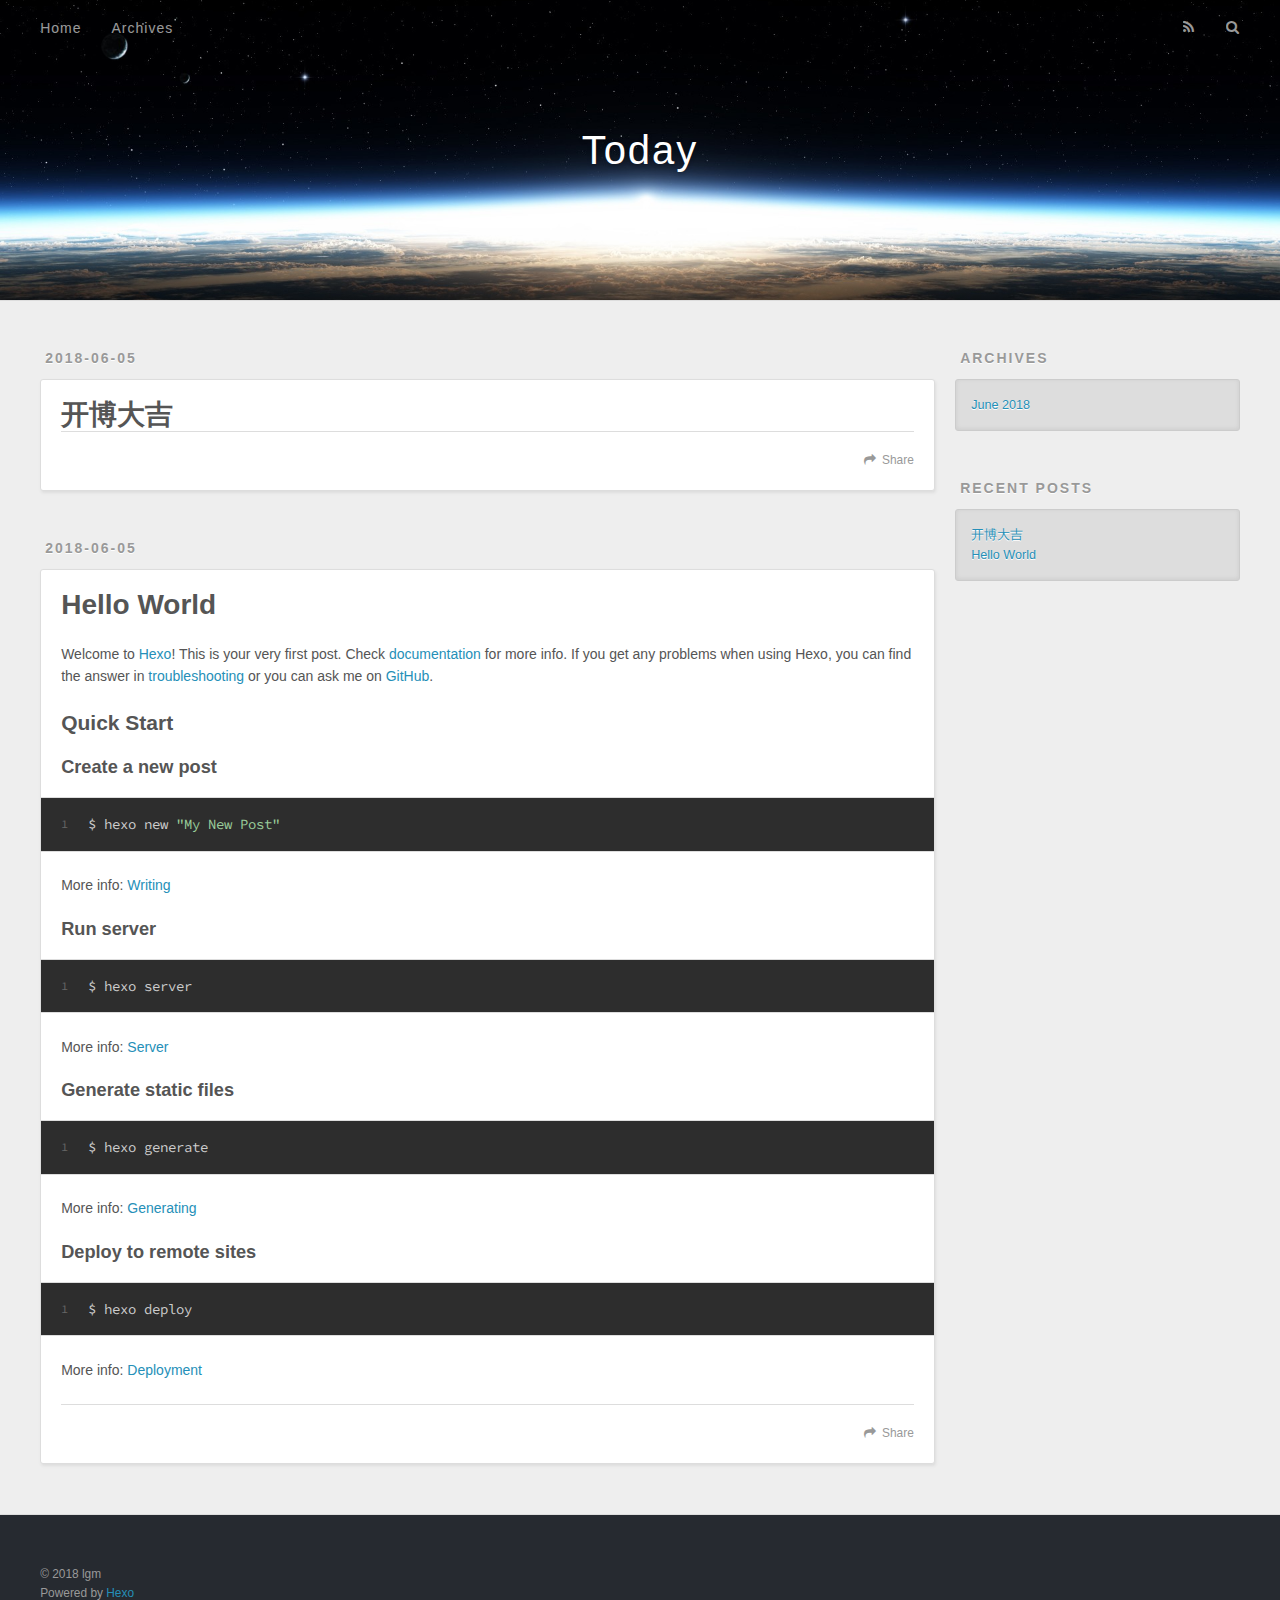
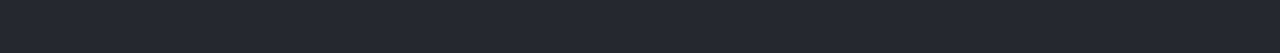
==== index.html @ ba2c7bdc "Site updated: 2018-06-05 23:21:56" ====
<!DOCTYPE html>
<html>
<head>
  <meta charset="utf-8">
  

  
  <title>Today</title>
  <meta name="viewport" content="width=device-width, initial-scale=1, maximum-scale=1">
  <meta property="og:type" content="website">
<meta property="og:title" content="Today">
<meta property="og:url" content="http://yoursite.com/index.html">
<meta property="og:site_name" content="Today">
<meta property="og:locale" content="default">
<meta name="twitter:card" content="summary">
<meta name="twitter:title" content="Today">
  
    <link rel="alternate" href="/atom.xml" title="Today" type="application/atom+xml">
  
  
    <link rel="icon" href="/favicon.png">
  
  
    <link href="//fonts.googleapis.com/css?family=Source+Code+Pro" rel="stylesheet" type="text/css">
  
  <link rel="stylesheet" href="/css/style.css">
</head>

<body>
  <div id="container">
    <div id="wrap">
      <header id="header">
  <div id="banner"></div>
  <div id="header-outer" class="outer">
    <div id="header-title" class="inner">
      <h1 id="logo-wrap">
        <a href="/" id="logo">Today</a>
      </h1>
      
    </div>
    <div id="header-inner" class="inner">
      <nav id="main-nav">
        <a id="main-nav-toggle" class="nav-icon"></a>
        
          <a class="main-nav-link" href="/">Home</a>
        
          <a class="main-nav-link" href="/archives">Archives</a>
        
      </nav>
      <nav id="sub-nav">
        
          <a id="nav-rss-link" class="nav-icon" href="/atom.xml" title="RSS Feed"></a>
        
        <a id="nav-search-btn" class="nav-icon" title="Search"></a>
      </nav>
      <div id="search-form-wrap">
        <form action="//google.com/search" method="get" accept-charset="UTF-8" class="search-form"><input type="search" name="q" class="search-form-input" placeholder="Search"><button type="submit" class="search-form-submit">&#xF002;</button><input type="hidden" name="sitesearch" value="http://yoursite.com"></form>
      </div>
    </div>
  </div>
</header>
      <div class="outer">
        <section id="main">
  
    <article id="post-开博大吉" class="article article-type-post" itemscope itemprop="blogPost">
  <div class="article-meta">
    <a href="/2018/06/05/开博大吉/" class="article-date">
  <time datetime="2018-06-05T15:09:59.000Z" itemprop="datePublished">2018-06-05</time>
</a>
    
  </div>
  <div class="article-inner">
    
    
      <header class="article-header">
        
  
    <h1 itemprop="name">
      <a class="article-title" href="/2018/06/05/开博大吉/">开博大吉</a>
    </h1>
  

      </header>
    
    <div class="article-entry" itemprop="articleBody">
      
        
      
    </div>
    <footer class="article-footer">
      <a data-url="http://yoursite.com/2018/06/05/开博大吉/" data-id="cji1u1bgz000101phk2rmtwyj" class="article-share-link">Share</a>
      
      
    </footer>
  </div>
  
</article>


  
    <article id="post-hello-world" class="article article-type-post" itemscope itemprop="blogPost">
  <div class="article-meta">
    <a href="/2018/06/05/hello-world/" class="article-date">
  <time datetime="2018-06-05T15:08:17.290Z" itemprop="datePublished">2018-06-05</time>
</a>
    
  </div>
  <div class="article-inner">
    
    
      <header class="article-header">
        
  
    <h1 itemprop="name">
      <a class="article-title" href="/2018/06/05/hello-world/">Hello World</a>
    </h1>
  

      </header>
    
    <div class="article-entry" itemprop="articleBody">
      
        <p>Welcome to <a href="https://hexo.io/" target="_blank" rel="noopener">Hexo</a>! This is your very first post. Check <a href="https://hexo.io/docs/" target="_blank" rel="noopener">documentation</a> for more info. If you get any problems when using Hexo, you can find the answer in <a href="https://hexo.io/docs/troubleshooting.html" target="_blank" rel="noopener">troubleshooting</a> or you can ask me on <a href="https://github.com/hexojs/hexo/issues" target="_blank" rel="noopener">GitHub</a>.</p>
<h2 id="Quick-Start"><a href="#Quick-Start" class="headerlink" title="Quick Start"></a>Quick Start</h2><h3 id="Create-a-new-post"><a href="#Create-a-new-post" class="headerlink" title="Create a new post"></a>Create a new post</h3><figure class="highlight bash"><table><tr><td class="gutter"><pre><span class="line">1</span><br></pre></td><td class="code"><pre><span class="line">$ hexo new <span class="string">"My New Post"</span></span><br></pre></td></tr></table></figure>
<p>More info: <a href="https://hexo.io/docs/writing.html" target="_blank" rel="noopener">Writing</a></p>
<h3 id="Run-server"><a href="#Run-server" class="headerlink" title="Run server"></a>Run server</h3><figure class="highlight bash"><table><tr><td class="gutter"><pre><span class="line">1</span><br></pre></td><td class="code"><pre><span class="line">$ hexo server</span><br></pre></td></tr></table></figure>
<p>More info: <a href="https://hexo.io/docs/server.html" target="_blank" rel="noopener">Server</a></p>
<h3 id="Generate-static-files"><a href="#Generate-static-files" class="headerlink" title="Generate static files"></a>Generate static files</h3><figure class="highlight bash"><table><tr><td class="gutter"><pre><span class="line">1</span><br></pre></td><td class="code"><pre><span class="line">$ hexo generate</span><br></pre></td></tr></table></figure>
<p>More info: <a href="https://hexo.io/docs/generating.html" target="_blank" rel="noopener">Generating</a></p>
<h3 id="Deploy-to-remote-sites"><a href="#Deploy-to-remote-sites" class="headerlink" title="Deploy to remote sites"></a>Deploy to remote sites</h3><figure class="highlight bash"><table><tr><td class="gutter"><pre><span class="line">1</span><br></pre></td><td class="code"><pre><span class="line">$ hexo deploy</span><br></pre></td></tr></table></figure>
<p>More info: <a href="https://hexo.io/docs/deployment.html" target="_blank" rel="noopener">Deployment</a></p>

      
    </div>
    <footer class="article-footer">
      <a data-url="http://yoursite.com/2018/06/05/hello-world/" data-id="cji1u1bgw000001phtycb3fxf" class="article-share-link">Share</a>
      
      
    </footer>
  </div>
  
</article>


  


</section>
        
          <aside id="sidebar">
  
    

  
    

  
    
  
    
  <div class="widget-wrap">
    <h3 class="widget-title">Archives</h3>
    <div class="widget">
      <ul class="archive-list"><li class="archive-list-item"><a class="archive-list-link" href="/archives/2018/06/">June 2018</a></li></ul>
    </div>
  </div>


  
    
  <div class="widget-wrap">
    <h3 class="widget-title">Recent Posts</h3>
    <div class="widget">
      <ul>
        
          <li>
            <a href="/2018/06/05/开博大吉/">开博大吉</a>
          </li>
        
          <li>
            <a href="/2018/06/05/hello-world/">Hello World</a>
          </li>
        
      </ul>
    </div>
  </div>

  
</aside>
        
      </div>
      <footer id="footer">
  
  <div class="outer">
    <div id="footer-info" class="inner">
      &copy; 2018 lgm<br>
      Powered by <a href="http://hexo.io/" target="_blank">Hexo</a>
    </div>
  </div>
</footer>
    </div>
    <nav id="mobile-nav">
  
    <a href="/" class="mobile-nav-link">Home</a>
  
    <a href="/archives" class="mobile-nav-link">Archives</a>
  
</nav>
    

<script src="//ajax.googleapis.com/ajax/libs/jquery/2.0.3/jquery.min.js"></script>


  <link rel="stylesheet" href="/fancybox/jquery.fancybox.css">
  <script src="/fancybox/jquery.fancybox.pack.js"></script>


<script src="/js/script.js"></script>



  </div>
</body>
</html>
---- css/style.css ----
body {
  width: 100%;
}
body:before,
body:after {
  content: "";
  display: table;
}
body:after {
  clear: both;
}
html,
body,
div,
span,
applet,
object,
iframe,
h1,
h2,
h3,
h4,
h5,
h6,
p,
blockquote,
pre,
a,
abbr,
acronym,
address,
big,
cite,
code,
del,
dfn,
em,
img,
ins,
kbd,
q,
s,
samp,
small,
strike,
strong,
sub,
sup,
tt,
var,
dl,
dt,
dd,
ol,
ul,
li,
fieldset,
form,
label,
legend,
table,
caption,
tbody,
tfoot,
thead,
tr,
th,
td {
  margin: 0;
  padding: 0;
  border: 0;
  outline: 0;
  font-weight: inherit;
  font-style: inherit;
  font-family: inherit;
  font-size: 100%;
  vertical-align: baseline;
}
body {
  line-height: 1;
  color: #000;
  background: #fff;
}
ol,
ul {
  list-style: none;
}
table {
  border-collapse: separate;
  border-spacing: 0;
  vertical-align: middle;
}
caption,
th,
td {
  text-align: left;
  font-weight: normal;
  vertical-align: middle;
}
a img {
  border: none;
}
input,
button {
  margin: 0;
  padding: 0;
}
input::-moz-focus-inner,
button::-moz-focus-inner {
  border: 0;
  padding: 0;
}
@font-face {
  font-family: FontAwesome;
  font-style: normal;
  font-weight: normal;
  src: url("fonts/fontawesome-webfont.eot?v=#4.0.3");
  src: url("fonts/fontawesome-webfont.eot?#iefix&v=#4.0.3") format("embedded-opentype"), url("fonts/fontawesome-webfont.woff?v=#4.0.3") format("woff"), url("fonts/fontawesome-webfont.ttf?v=#4.0.3") format("truetype"), url("fonts/fontawesome-webfont.svg#fontawesomeregular?v=#4.0.3") format("svg");
}
html,
body,
#container {
  height: 100%;
}
body {
  background: #eee;
  font: 14px -apple-system, BlinkMacSystemFont, "Segoe UI", "Roboto", "Oxygen", "Ubuntu", "Cantarell", "Fira Sans", "Droid Sans", "Helvetica Neue", sans-serif;
  -webkit-text-size-adjust: 100%;
}
.outer {
  max-width: 1220px;
  margin: 0 auto;
  padding: 0 20px;
}
.outer:before,
.outer:after {
  content: "";
  display: table;
}
.outer:after {
  clear: both;
}
.inner {
  display: inline;
  float: left;
  width: 98.33333333333333%;
  margin: 0 0.833333333333333%;
}
.left,
.alignleft {
  float: left;
}
.right,
.alignright {
  float: right;
}
.clear {
  clear: both;
}
#container {
  position: relative;
}
.mobile-nav-on {
  overflow: hidden;
}
#wrap {
  height: 100%;
  width: 100%;
  position: absolute;
  top: 0;
  left: 0;
  -webkit-transition: 0.2s ease-out;
  -moz-transition: 0.2s ease-out;
  -ms-transition: 0.2s ease-out;
  transition: 0.2s ease-out;
  z-index: 1;
  background: #eee;
}
.mobile-nav-on #wrap {
  left: 280px;
}
@media screen and (min-width: 768px) {
  #main {
    display: inline;
    float: left;
    width: 73.33333333333333%;
    margin: 0 0.833333333333333%;
  }
}
.article-date,
.article-category-link,
.archive-year,
.widget-title {
  text-decoration: none;
  text-transform: uppercase;
  letter-spacing: 2px;
  color: #999;
  margin-bottom: 1em;
  margin-left: 5px;
  line-height: 1em;
  text-shadow: 0 1px #fff;
  font-weight: bold;
}
.article-inner,
.archive-article-inner {
  background: #fff;
  -webkit-box-shadow: 1px 2px 3px #ddd;
  box-shadow: 1px 2px 3px #ddd;
  border: 1px solid #ddd;
  border-radius: 3px;
}
.article-entry h1,
.widget h1 {
  font-size: 2em;
}
.article-entry h2,
.widget h2 {
  font-size: 1.5em;
}
.article-entry h3,
.widget h3 {
  font-size: 1.3em;
}
.article-entry h4,
.widget h4 {
  font-size: 1.2em;
}
.article-entry h5,
.widget h5 {
  font-size: 1em;
}
.article-entry h6,
.widget h6 {
  font-size: 1em;
  color: #999;
}
.article-entry hr,
.widget hr {
  border: 1px dashed #ddd;
}
.article-entry strong,
.widget strong {
  font-weight: bold;
}
.article-entry em,
.widget em,
.article-entry cite,
.widget cite {
  font-style: italic;
}
.article-entry sup,
.widget sup,
.article-entry sub,
.widget sub {
  font-size: 0.75em;
  line-height: 0;
  position: relative;
  vertical-align: baseline;
}
.article-entry sup,
.widget sup {
  top: -0.5em;
}
.article-entry sub,
.widget sub {
  bottom: -0.2em;
}
.article-entry small,
.widget small {
  font-size: 0.85em;
}
.article-entry acronym,
.widget acronym,
.article-entry abbr,
.widget abbr {
  border-bottom: 1px dotted;
}
.article-entry ul,
.widget ul,
.article-entry ol,
.widget ol,
.article-entry dl,
.widget dl {
  margin: 0 20px;
  line-height: 1.6em;
}
.article-entry ul ul,
.widget ul ul,
.article-entry ol ul,
.widget ol ul,
.article-entry ul ol,
.widget ul ol,
.article-entry ol ol,
.widget ol ol {
  margin-top: 0;
  margin-bottom: 0;
}
.article-entry ul,
.widget ul {
  list-style: disc;
}
.article-entry ol,
.widget ol {
  list-style: decimal;
}
.article-entry dt,
.widget dt {
  font-weight: bold;
}
#header {
  height: 300px;
  position: relative;
  border-bottom: 1px solid #ddd;
}
#header:before,
#header:after {
  content: "";
  position: absolute;
  left: 0;
  right: 0;
  height: 40px;
}
#header:before {
  top: 0;
  background: -webkit-linear-gradient(rgba(0,0,0,0.2), transparent);
  background: -moz-linear-gradient(rgba(0,0,0,0.2), transparent);
  background: -ms-linear-gradient(rgba(0,0,0,0.2), transparent);
  background: linear-gradient(rgba(0,0,0,0.2), transparent);
}
#header:after {
  bottom: 0;
  background: -webkit-linear-gradient(transparent, rgba(0,0,0,0.2));
  background: -moz-linear-gradient(transparent, rgba(0,0,0,0.2));
  background: -ms-linear-gradient(transparent, rgba(0,0,0,0.2));
  background: linear-gradient(transparent, rgba(0,0,0,0.2));
}
#header-outer {
  height: 100%;
  position: relative;
}
#header-inner {
  position: relative;
  overflow: hidden;
}
#banner {
  position: absolute;
  top: 0;
  left: 0;
  width: 100%;
  height: 100%;
  background: url("images/banner.jpg") center #000;
  -webkit-background-size: cover;
  -moz-background-size: cover;
  background-size: cover;
  z-index: -1;
}
#header-title {
  text-align: center;
  height: 40px;
  position: absolute;
  top: 50%;
  left: 0;
  margin-top: -20px;
}
#logo,
#subtitle {
  text-decoration: none;
  color: #fff;
  font-weight: 300;
  text-shadow: 0 1px 4px rgba(0,0,0,0.3);
}
#logo {
  font-size: 40px;
  line-height: 40px;
  letter-spacing: 2px;
}
#subtitle {
  font-size: 16px;
  line-height: 16px;
  letter-spacing: 1px;
}
#subtitle-wrap {
  margin-top: 16px;
}
#main-nav {
  float: left;
  margin-left: -15px;
}
.nav-icon,
.main-nav-link {
  float: left;
  color: #fff;
  opacity: 0.6;
  text-decoration: none;
  text-shadow: 0 1px rgba(0,0,0,0.2);
  -webkit-transition: opacity 0.2s;
  -moz-transition: opacity 0.2s;
  -ms-transition: opacity 0.2s;
  transition: opacity 0.2s;
  display: block;
  padding: 20px 15px;
}
.nav-icon:hover,
.main-nav-link:hover {
  opacity: 1;
}
.nav-icon {
  font-family: FontAwesome;
  text-align: center;
  font-size: 14px;
  width: 14px;
  height: 14px;
  padding: 20px 15px;
  position: relative;
  cursor: pointer;
}
.main-nav-link {
  font-weight: 300;
  letter-spacing: 1px;
}
@media screen and (max-width: 479px) {
  .main-nav-link {
    display: none;
  }
}
#main-nav-toggle {
  display: none;
}
#main-nav-toggle:before {
  content: "\f0c9";
}
@media screen and (max-width: 479px) {
  #main-nav-toggle {
    display: block;
  }
}
#sub-nav {
  float: right;
  margin-right: -15px;
}
#nav-rss-link:before {
  content: "\f09e";
}
#nav-search-btn:before {
  content: "\f002";
}
#search-form-wrap {
  position: absolute;
  top: 15px;
  width: 150px;
  height: 30px;
  right: -150px;
  opacity: 0;
  -webkit-transition: 0.2s ease-out;
  -moz-transition: 0.2s ease-out;
  -ms-transition: 0.2s ease-out;
  transition: 0.2s ease-out;
}
#search-form-wrap.on {
  opacity: 1;
  right: 0;
}
@media screen and (max-width: 479px) {
  #search-form-wrap {
    width: 100%;
    right: -100%;
  }
}
.search-form {
  position: absolute;
  top: 0;
  left: 0;
  right: 0;
  background: #fff;
  padding: 5px 15px;
  border-radius: 15px;
  -webkit-box-shadow: 0 0 10px rgba(0,0,0,0.3);
  box-shadow: 0 0 10px rgba(0,0,0,0.3);
}
.search-form-input {
  border: none;
  background: none;
  color: #555;
  width: 100%;
  font: 13px -apple-system, BlinkMacSystemFont, "Segoe UI", "Roboto", "Oxygen", "Ubuntu", "Cantarell", "Fira Sans", "Droid Sans", "Helvetica Neue", sans-serif;
  outline: none;
}
.search-form-input::-webkit-search-results-decoration,
.search-form-input::-webkit-search-cancel-button {
  -webkit-appearance: none;
}
.search-form-submit {
  position: absolute;
  top: 50%;
  right: 10px;
  margin-top: -7px;
  font: 13px FontAwesome;
  border: none;
  background: none;
  color: #bbb;
  cursor: pointer;
}
.search-form-submit:hover,
.search-form-submit:focus {
  color: #777;
}
.article {
  margin: 50px 0;
}
.article-inner {
  overflow: hidden;
}
.article-meta:before,
.article-meta:after {
  content: "";
  display: table;
}
.article-meta:after {
  clear: both;
}
.article-date {
  float: left;
}
.article-category {
  float: left;
  line-height: 1em;
  color: #ccc;
  text-shadow: 0 1px #fff;
  margin-left: 8px;
}
.article-category:before {
  content: "\2022";
}
.article-category-link {
  margin: 0 12px 1em;
}
.article-header {
  padding: 20px 20px 0;
}
.article-title {
  text-decoration: none;
  font-size: 2em;
  font-weight: bold;
  color: #555;
  line-height: 1.1em;
  -webkit-transition: color 0.2s;
  -moz-transition: color 0.2s;
  -ms-transition: color 0.2s;
  transition: color 0.2s;
}
a.article-title:hover {
  color: #258fb8;
}
.article-entry {
  color: #555;
  padding: 0 20px;
}
.article-entry:before,
.article-entry:after {
  content: "";
  display: table;
}
.article-entry:after {
  clear: both;
}
.article-entry p,
.article-entry table {
  line-height: 1.6em;
  margin: 1.6em 0;
}
.article-entry h1,
.article-entry h2,
.article-entry h3,
.article-entry h4,
.article-entry h5,
.article-entry h6 {
  font-weight: bold;
}
.article-entry h1,
.article-entry h2,
.article-entry h3,
.article-entry h4,
.article-entry h5,
.article-entry h6 {
  line-height: 1.1em;
  margin: 1.1em 0;
}
.article-entry a {
  color: #258fb8;
  text-decoration: none;
}
.article-entry a:hover {
  text-decoration: underline;
}
.article-entry ul,
.article-entry ol,
.article-entry dl {
  margin-top: 1.6em;
  margin-bottom: 1.6em;
}
.article-entry img,
.article-entry video {
  max-width: 100%;
  height: auto;
  display: block;
  margin: auto;
}
.article-entry iframe {
  border: none;
}
.article-entry table {
  width: 100%;
  border-collapse: collapse;
  border-spacing: 0;
}
.article-entry th {
  font-weight: bold;
  border-bottom: 3px solid #ddd;
  padding-bottom: 0.5em;
}
.article-entry td {
  border-bottom: 1px solid #ddd;
  padding: 10px 0;
}
.article-entry blockquote {
  font-family: Georgia, "Times New Roman", serif;
  font-size: 1.4em;
  margin: 1.6em 20px;
  text-align: center;
}
.article-entry blockquote footer {
  font-size: 14px;
  margin: 1.6em 0;
  font-family: -apple-system, BlinkMacSystemFont, "Segoe UI", "Roboto", "Oxygen", "Ubuntu", "Cantarell", "Fira Sans", "Droid Sans", "Helvetica Neue", sans-serif;
}
.article-entry blockquote footer cite:before {
  content: "—";
  padding: 0 0.5em;
}
.article-entry .pullquote {
  text-align: left;
  width: 45%;
  margin: 0;
}
.article-entry .pullquote.left {
  margin-left: 0.5em;
  margin-right: 1em;
}
.article-entry .pullquote.right {
  margin-right: 0.5em;
  margin-left: 1em;
}
.article-entry .caption {
  color: #999;
  display: block;
  font-size: 0.9em;
  margin-top: 0.5em;
  position: relative;
  text-align: center;
}
.article-entry .video-container {
  position: relative;
  padding-top: 56.25%;
  height: 0;
  overflow: hidden;
}
.article-entry .video-container iframe,
.article-entry .video-container object,
.article-entry .video-container embed {
  position: absolute;
  top: 0;
  left: 0;
  width: 100%;
  height: 100%;
  margin-top: 0;
}
.article-more-link a {
  display: inline-block;
  line-height: 1em;
  padding: 6px 15px;
  border-radius: 15px;
  background: #eee;
  color: #999;
  text-shadow: 0 1px #fff;
  text-decoration: none;
}
.article-more-link a:hover {
  background: #258fb8;
  color: #fff;
  text-decoration: none;
  text-shadow: 0 1px #1e7293;
}
.article-footer {
  font-size: 0.85em;
  line-height: 1.6em;
  border-top: 1px solid #ddd;
  padding-top: 1.6em;
  margin: 0 20px 20px;
}
.article-footer:before,
.article-footer:after {
  content: "";
  display: table;
}
.article-footer:after {
  clear: both;
}
.article-footer a {
  color: #999;
  text-decoration: none;
}
.article-footer a:hover {
  color: #555;
}
.article-tag-list-item {
  float: left;
  margin-right: 10px;
}
.article-tag-list-link:before {
  content: "#";
}
.article-comment-link {
  float: right;
}
.article-comment-link:before {
  content: "\f075";
  font-family: FontAwesome;
  padding-right: 8px;
}
.article-share-link {
  cursor: pointer;
  float: right;
  margin-left: 20px;
}
.article-share-link:before {
  content: "\f064";
  font-family: FontAwesome;
  padding-right: 6px;
}
#article-nav {
  position: relative;
}
#article-nav:before,
#article-nav:after {
  content: "";
  display: table;
}
#article-nav:after {
  clear: both;
}
@media screen and (min-width: 768px) {
  #article-nav {
    margin: 50px 0;
  }
  #article-nav:before {
    width: 8px;
    height: 8px;
    position: absolute;
    top: 50%;
    left: 50%;
    margin-top: -4px;
    margin-left: -4px;
    content: "";
    border-radius: 50%;
    background: #ddd;
    -webkit-box-shadow: 0 1px 2px #fff;
    box-shadow: 0 1px 2px #fff;
  }
}
.article-nav-link-wrap {
  text-decoration: none;
  text-shadow: 0 1px #fff;
  color: #999;
  -webkit-box-sizing: border-box;
  -moz-box-sizing: border-box;
  box-sizing: border-box;
  margin-top: 50px;
  text-align: center;
  display: block;
}
.article-nav-link-wrap:hover {
  color: #555;
}
@media screen and (min-width: 768px) {
  .article-nav-link-wrap {
    width: 50%;
    margin-top: 0;
  }
}
@media screen and (min-width: 768px) {
  #article-nav-newer {
    float: left;
    text-align: right;
    padding-right: 20px;
  }
}
@media screen and (min-width: 768px) {
  #article-nav-older {
    float: right;
    text-align: left;
    padding-left: 20px;
  }
}
.article-nav-caption {
  text-transform: uppercase;
  letter-spacing: 2px;
  color: #ddd;
  line-height: 1em;
  font-weight: bold;
}
#article-nav-newer .article-nav-caption {
  margin-right: -2px;
}
.article-nav-title {
  font-size: 0.85em;
  line-height: 1.6em;
  margin-top: 0.5em;
}
.article-share-box {
  position: absolute;
  display: none;
  background: #fff;
  -webkit-box-shadow: 1px 2px 10px rgba(0,0,0,0.2);
  box-shadow: 1px 2px 10px rgba(0,0,0,0.2);
  border-radius: 3px;
  margin-left: -145px;
  overflow: hidden;
  z-index: 1;
}
.article-share-box.on {
  display: block;
}
.article-share-input {
  width: 100%;
  background: none;
  -webkit-box-sizing: border-box;
  -moz-box-sizing: border-box;
  box-sizing: border-box;
  font: 14px -apple-system, BlinkMacSystemFont, "Segoe UI", "Roboto", "Oxygen", "Ubuntu", "Cantarell", "Fira Sans", "Droid Sans", "Helvetica Neue", sans-serif;
  padding: 0 15px;
  color: #555;
  outline: none;
  border: 1px solid #ddd;
  border-radius: 3px 3px 0 0;
  height: 36px;
  line-height: 36px;
}
.article-share-links {
  background: #eee;
}
.article-share-links:before,
.article-share-links:after {
  content: "";
  display: table;
}
.article-share-links:after {
  clear: both;
}
.article-share-twitter,
.article-share-facebook,
.article-share-pinterest,
.article-share-google {
  width: 50px;
  height: 36px;
  display: block;
  float: left;
  position: relative;
  color: #999;
  text-shadow: 0 1px #fff;
}
.article-share-twitter:before,
.article-share-facebook:before,
.article-share-pinterest:before,
.article-share-google:before {
  font-size: 20px;
  font-family: FontAwesome;
  width: 20px;
  height: 20px;
  position: absolute;
  top: 50%;
  left: 50%;
  margin-top: -10px;
  margin-left: -10px;
  text-align: center;
}
.article-share-twitter:hover,
.article-share-facebook:hover,
.article-share-pinterest:hover,
.article-share-google:hover {
  color: #fff;
}
.article-share-twitter:before {
  content: "\f099";
}
.article-share-twitter:hover {
  background: #00aced;
  text-shadow: 0 1px #008abe;
}
.article-share-facebook:before {
  content: "\f09a";
}
.article-share-facebook:hover {
  background: #3b5998;
  text-shadow: 0 1px #2f477a;
}
.article-share-pinterest:before {
  content: "\f0d2";
}
.article-share-pinterest:hover {
  background: #cb2027;
  text-shadow: 0 1px #a21a1f;
}
.article-share-google:before {
  content: "\f0d5";
}
.article-share-google:hover {
  background: #dd4b39;
  text-shadow: 0 1px #be3221;
}
.article-gallery {
  background: #000;
  position: relative;
}
.article-gallery-photos {
  position: relative;
  overflow: hidden;
}
.article-gallery-img {
  display: none;
  max-width: 100%;
}
.article-gallery-img:first-child {
  display: block;
}
.article-gallery-img.loaded {
  position: absolute;
  display: block;
}
.article-gallery-img img {
  display: block;
  max-width: 100%;
  margin: 0 auto;
}
#comments {
  background: #fff;
  -webkit-box-shadow: 1px 2px 3px #ddd;
  box-shadow: 1px 2px 3px #ddd;
  padding: 20px;
  border: 1px solid #ddd;
  border-radius: 3px;
  margin: 50px 0;
}
#comments a {
  color: #258fb8;
}
.archives-wrap {
  margin: 50px 0;
}
.archives:before,
.archives:after {
  content: "";
  display: table;
}
.archives:after {
  clear: both;
}
.archive-year-wrap {
  margin-bottom: 1em;
}
.archives {
  -webkit-column-gap: 10px;
  -moz-column-gap: 10px;
  column-gap: 10px;
}
@media screen and (min-width: 480px) and (max-width: 767px) {
  .archives {
    -webkit-column-count: 2;
    -moz-column-count: 2;
    column-count: 2;
  }
}
@media screen and (min-width: 768px) {
  .archives {
    -webkit-column-count: 3;
    -moz-column-count: 3;
    column-count: 3;
  }
}
.archive-article {
  -webkit-column-break-inside: avoid;
  page-break-inside: avoid;
  overflow: hidden;
  break-inside: avoid-column;
}
.archive-article-inner {
  padding: 10px;
  margin-bottom: 15px;
}
.archive-article-title {
  text-decoration: none;
  font-weight: bold;
  color: #555;
  -webkit-transition: color 0.2s;
  -moz-transition: color 0.2s;
  -ms-transition: color 0.2s;
  transition: color 0.2s;
  line-height: 1.6em;
}
.archive-article-title:hover {
  color: #258fb8;
}
.archive-article-footer {
  margin-top: 1em;
}
.archive-article-date {
  color: #999;
  text-decoration: none;
  font-size: 0.85em;
  line-height: 1em;
  margin-bottom: 0.5em;
  display: block;
}
#page-nav {
  margin: 50px auto;
  background: #fff;
  -webkit-box-shadow: 1px 2px 3px #ddd;
  box-shadow: 1px 2px 3px #ddd;
  border: 1px solid #ddd;
  border-radius: 3px;
  text-align: center;
  color: #999;
  overflow: hidden;
}
#page-nav:before,
#page-nav:after {
  content: "";
  display: table;
}
#page-nav:after {
  clear: both;
}
#page-nav a,
#page-nav span {
  padding: 10px 20px;
  line-height: 1;
  height: 2ex;
}
#page-nav a {
  color: #999;
  text-decoration: none;
}
#page-nav a:hover {
  background: #999;
  color: #fff;
}
#page-nav .prev {
  float: left;
}
#page-nav .next {
  float: right;
}
#page-nav .page-number {
  display: inline-block;
}
@media screen and (max-width: 479px) {
  #page-nav .page-number {
    display: none;
  }
}
#page-nav .current {
  color: #555;
  font-weight: bold;
}
#page-nav .space {
  color: #ddd;
}
#footer {
  background: #262a30;
  padding: 50px 0;
  border-top: 1px solid #ddd;
  color: #999;
}
#footer a {
  color: #258fb8;
  text-decoration: none;
}
#footer a:hover {
  text-decoration: underline;
}
#footer-info {
  line-height: 1.6em;
  font-size: 0.85em;
}
.article-entry pre,
.article-entry .highlight {
  background: #2d2d2d;
  margin: 0 -20px;
  padding: 15px 20px;
  border-style: solid;
  border-color: #ddd;
  border-width: 1px 0;
  overflow: auto;
  color: #ccc;
  line-height: 22.400000000000002px;
}
.article-entry .highlight .gutter pre,
.article-entry .gist .gist-file .gist-data .line-numbers {
  color: #666;
  font-size: 0.85em;
}
.article-entry pre,
.article-entry code {
  font-family: "Source Code Pro", Consolas, Monaco, Menlo, Consolas, monospace;
}
.article-entry code {
  background: #eee;
  text-shadow: 0 1px #fff;
  padding: 0 0.3em;
}
.article-entry pre code {
  background: none;
  text-shadow: none;
  padding: 0;
}
.article-entry .highlight pre {
  border: none;
  margin: 0;
  padding: 0;
}
.article-entry .highlight table {
  margin: 0;
  width: auto;
}
.article-entry .highlight td {
  border: none;
  padding: 0;
}
.article-entry .highlight figcaption {
  font-size: 0.85em;
  color: #999;
  line-height: 1em;
  margin-bottom: 1em;
}
.article-entry .highlight figcaption:before,
.article-entry .highlight figcaption:after {
  content: "";
  display: table;
}
.article-entry .highlight figcaption:after {
  clear: both;
}
.article-entry .highlight figcaption a {
  float: right;
}
.article-entry .highlight .gutter pre {
  text-align: right;
  padding-right: 20px;
}
.article-entry .highlight .line {
  height: 22.400000000000002px;
}
.article-entry .highlight .line.marked {
  background: #515151;
}
.article-entry .gist {
  margin: 0 -20px;
  border-style: solid;
  border-color: #ddd;
  border-width: 1px 0;
  background: #2d2d2d;
  padding: 15px 20px 15px 0;
}
.article-entry .gist .gist-file {
  border: none;
  font-family: "Source Code Pro", Consolas, Monaco, Menlo, Consolas, monospace;
  margin: 0;
}
.article-entry .gist .gist-file .gist-data {
  background: none;
  border: none;
}
.article-entry .gist .gist-file .gist-data .line-numbers {
  background: none;
  border: none;
  padding: 0 20px 0 0;
}
.article-entry .gist .gist-file .gist-data .line-data {
  padding: 0 !important;
}
.article-entry .gist .gist-file .highlight {
  margin: 0;
  padding: 0;
  border: none;
}
.article-entry .gist .gist-file .gist-meta {
  background: #2d2d2d;
  color: #999;
  font: 0.85em -apple-system, BlinkMacSystemFont, "Segoe UI", "Roboto", "Oxygen", "Ubuntu", "Cantarell", "Fira Sans", "Droid Sans", "Helvetica Neue", sans-serif;
  text-shadow: 0 0;
  padding: 0;
  margin-top: 1em;
  margin-left: 20px;
}
.article-entry .gist .gist-file .gist-meta a {
  color: #258fb8;
  font-weight: normal;
}
.article-entry .gist .gist-file .gist-meta a:hover {
  text-decoration: underline;
}
pre .comment,
pre .title {
  color: #999;
}
pre .variable,
pre .attribute,
pre .tag,
pre .regexp,
pre .ruby .constant,
pre .xml .tag .title,
pre .xml .pi,
pre .xml .doctype,
pre .html .doctype,
pre .css .id,
pre .css .class,
pre .css .pseudo {
  color: #f2777a;
}
pre .number,
pre .preprocessor,
pre .built_in,
pre .literal,
pre .params,
pre .constant {
  color: #f99157;
}
pre .class,
pre .ruby .class .title,
pre .css .rules .attribute {
  color: #9c9;
}
pre .string,
pre .value,
pre .inheritance,
pre .header,
pre .ruby .symbol,
pre .xml .cdata {
  color: #9c9;
}
pre .css .hexcolor {
  color: #6cc;
}
pre .function,
pre .python .decorator,
pre .python .title,
pre .ruby .function .title,
pre .ruby .title .keyword,
pre .perl .sub,
pre .javascript .title,
pre .coffeescript .title {
  color: #69c;
}
pre .keyword,
pre .javascript .function {
  color: #c9c;
}
@media screen and (max-width: 479px) {
  #mobile-nav {
    position: absolute;
    top: 0;
    left: 0;
    width: 280px;
    height: 100%;
    background: #191919;
    border-right: 1px solid #fff;
  }
}
@media screen and (max-width: 479px) {
  .mobile-nav-link {
    display: block;
    color: #999;
    text-decoration: none;
    padding: 15px 20px;
    font-weight: bold;
  }
  .mobile-nav-link:hover {
    color: #fff;
  }
}
@media screen and (min-width: 768px) {
  #sidebar {
    display: inline;
    float: left;
    width: 23.333333333333332%;
    margin: 0 0.833333333333333%;
  }
}
.widget-wrap {
  margin: 50px 0;
}
.widget {
  color: #777;
  text-shadow: 0 1px #fff;
  background: #ddd;
  -webkit-box-shadow: 0 -1px 4px #ccc inset;
  box-shadow: 0 -1px 4px #ccc inset;
  border: 1px solid #ccc;
  padding: 15px;
  border-radius: 3px;
}
.widget a {
  color: #258fb8;
  text-decoration: none;
}
.widget a:hover {
  text-decoration: underline;
}
.widget ul ul,
.widget ol ul,
.widget dl ul,
.widget ul ol,
.widget ol ol,
.widget dl ol,
.widget ul dl,
.widget ol dl,
.widget dl dl {
  margin-left: 15px;
  list-style: disc;
}
.widget {
  line-height: 1.6em;
  word-wrap: break-word;
  font-size: 0.9em;
}
.widget ul,
.widget ol {
  list-style: none;
  margin: 0;
}
.widget ul ul,
.widget ol ul,
.widget ul ol,
.widget ol ol {
  margin: 0 20px;
}
.widget ul ul,
.widget ol ul {
  list-style: disc;
}
.widget ul ol,
.widget ol ol {
  list-style: decimal;
}
.category-list-count,
.tag-list-count,
.archive-list-count {
  padding-left: 5px;
  color: #999;
  font-size: 0.85em;
}
.category-list-count:before,
.tag-list-count:before,
.archive-list-count:before {
  content: "(";
}
.category-list-count:after,
.tag-list-count:after,
.archive-list-count:after {
  content: ")";
}
.tagcloud a {
  margin-right: 5px;
  display: inline-block;
}
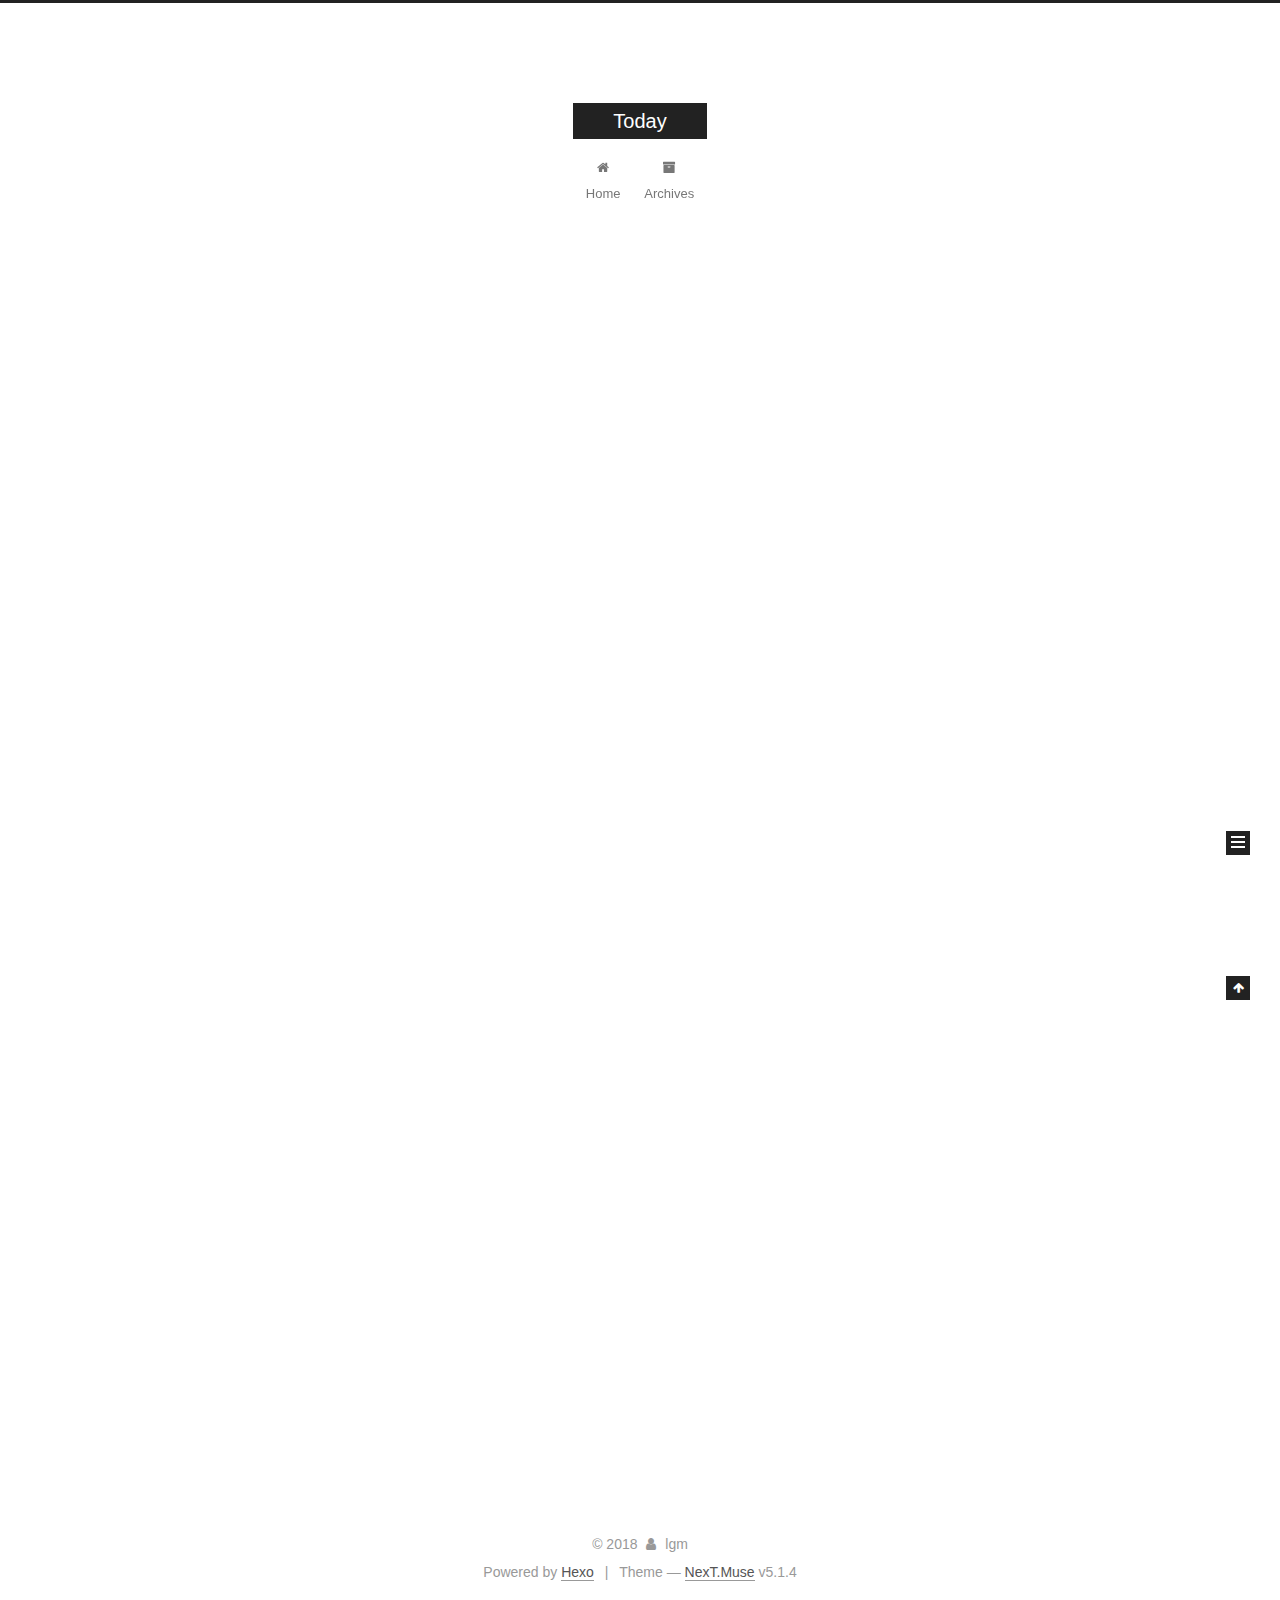
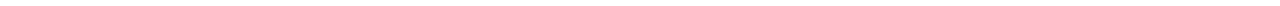
==== commit 97853a2d: "Site updated: 2018-06-05 23:30:31" ====
--- a/index.html
+++ b/index.html
@@ -1,126 +1,425 @@
 <!DOCTYPE html>
-<html>
+
+
+
+  
+
+
+<html class="theme-next muse use-motion" lang="">
 <head>
-  <meta charset="utf-8">
-  
-
-  
-  <title>Today</title>
-  <meta name="viewport" content="width=device-width, initial-scale=1, maximum-scale=1">
-  <meta property="og:type" content="website">
+  <meta charset="UTF-8"/>
+<meta http-equiv="X-UA-Compatible" content="IE=edge" />
+<meta name="viewport" content="width=device-width, initial-scale=1, maximum-scale=1"/>
+<meta name="theme-color" content="#222">
+
+
+
+
+
+
+
+
+
+<meta http-equiv="Cache-Control" content="no-transform" />
+<meta http-equiv="Cache-Control" content="no-siteapp" />
+
+
+
+
+
+
+
+
+
+
+
+
+
+
+
+
+  
+  
+  <link href="/lib/fancybox/source/jquery.fancybox.css?v=2.1.5" rel="stylesheet" type="text/css" />
+
+
+
+
+
+
+
+<link href="/lib/font-awesome/css/font-awesome.min.css?v=4.6.2" rel="stylesheet" type="text/css" />
+
+<link href="/css/main.css?v=5.1.4" rel="stylesheet" type="text/css" />
+
+
+  <link rel="apple-touch-icon" sizes="180x180" href="/images/apple-touch-icon-next.png?v=5.1.4">
+
+
+  <link rel="icon" type="image/png" sizes="32x32" href="/images/favicon-32x32-next.png?v=5.1.4">
+
+
+  <link rel="icon" type="image/png" sizes="16x16" href="/images/favicon-16x16-next.png?v=5.1.4">
+
+
+  <link rel="mask-icon" href="/images/logo.svg?v=5.1.4" color="#222">
+
+
+
+
+
+  <meta name="keywords" content="Hexo, NexT" />
+
+
+
+
+
+
+
+
+
+
+<meta property="og:type" content="website">
 <meta property="og:title" content="Today">
 <meta property="og:url" content="http://yoursite.com/index.html">
 <meta property="og:site_name" content="Today">
 <meta property="og:locale" content="default">
 <meta name="twitter:card" content="summary">
 <meta name="twitter:title" content="Today">
-  
-    <link rel="alternate" href="/atom.xml" title="Today" type="application/atom+xml">
-  
-  
-    <link rel="icon" href="/favicon.png">
-  
-  
-    <link href="//fonts.googleapis.com/css?family=Source+Code+Pro" rel="stylesheet" type="text/css">
-  
-  <link rel="stylesheet" href="/css/style.css">
+
+
+
+<script type="text/javascript" id="hexo.configurations">
+  var NexT = window.NexT || {};
+  var CONFIG = {
+    root: '/',
+    scheme: 'Muse',
+    version: '5.1.4',
+    sidebar: {"position":"left","display":"post","offset":12,"b2t":false,"scrollpercent":false,"onmobile":false},
+    fancybox: true,
+    tabs: true,
+    motion: {"enable":true,"async":false,"transition":{"post_block":"fadeIn","post_header":"slideDownIn","post_body":"slideDownIn","coll_header":"slideLeftIn","sidebar":"slideUpIn"}},
+    duoshuo: {
+      userId: '0',
+      author: 'Author'
+    },
+    algolia: {
+      applicationID: '',
+      apiKey: '',
+      indexName: '',
+      hits: {"per_page":10},
+      labels: {"input_placeholder":"Search for Posts","hits_empty":"We didn't find any results for the search: ${query}","hits_stats":"${hits} results found in ${time} ms"}
+    }
+  };
+</script>
+
+
+
+  <link rel="canonical" href="http://yoursite.com/"/>
+
+
+
+
+
+  <title>Today</title>
+  
+
+
+
+
+
+
+
+
 </head>
 
-<body>
-  <div id="container">
-    <div id="wrap">
-      <header id="header">
-  <div id="banner"></div>
-  <div id="header-outer" class="outer">
-    <div id="header-title" class="inner">
-      <h1 id="logo-wrap">
-        <a href="/" id="logo">Today</a>
-      </h1>
-      
+<body itemscope itemtype="http://schema.org/WebPage" lang="default">
+
+  
+  
+    
+  
+
+  <div class="container sidebar-position-left 
+  page-home">
+    <div class="headband"></div>
+
+    <header id="header" class="header" itemscope itemtype="http://schema.org/WPHeader">
+      <div class="header-inner"><div class="site-brand-wrapper">
+  <div class="site-meta ">
+    
+
+    <div class="custom-logo-site-title">
+      <a href="/"  class="brand" rel="start">
+        <span class="logo-line-before"><i></i></span>
+        <span class="site-title">Today</span>
+        <span class="logo-line-after"><i></i></span>
+      </a>
     </div>
-    <div id="header-inner" class="inner">
-      <nav id="main-nav">
-        <a id="main-nav-toggle" class="nav-icon"></a>
-        
-          <a class="main-nav-link" href="/">Home</a>
-        
-          <a class="main-nav-link" href="/archives">Archives</a>
-        
-      </nav>
-      <nav id="sub-nav">
-        
-          <a id="nav-rss-link" class="nav-icon" href="/atom.xml" title="RSS Feed"></a>
-        
-        <a id="nav-search-btn" class="nav-icon" title="Search"></a>
-      </nav>
-      <div id="search-form-wrap">
-        <form action="//google.com/search" method="get" accept-charset="UTF-8" class="search-form"><input type="search" name="q" class="search-form-input" placeholder="Search"><button type="submit" class="search-form-submit">&#xF002;</button><input type="hidden" name="sitesearch" value="http://yoursite.com"></form>
-      </div>
+      
+        <p class="site-subtitle"></p>
+      
+  </div>
+
+  <div class="site-nav-toggle">
+    <button>
+      <span class="btn-bar"></span>
+      <span class="btn-bar"></span>
+      <span class="btn-bar"></span>
+    </button>
+  </div>
+</div>
+
+<nav class="site-nav">
+  
+
+  
+    <ul id="menu" class="menu">
+      
+        
+        <li class="menu-item menu-item-home">
+          <a href="/" rel="section">
+            
+              <i class="menu-item-icon fa fa-fw fa-home"></i> <br />
+            
+            Home
+          </a>
+        </li>
+      
+        
+        <li class="menu-item menu-item-archives">
+          <a href="/archives/" rel="section">
+            
+              <i class="menu-item-icon fa fa-fw fa-archive"></i> <br />
+            
+            Archives
+          </a>
+        </li>
+      
+
+      
+    </ul>
+  
+
+  
+</nav>
+
+
+
+ </div>
+    </header>
+
+    <main id="main" class="main">
+      <div class="main-inner">
+        <div class="content-wrap">
+          <div id="content" class="content">
+            
+  <section id="posts" class="posts-expand">
+    
+      
+
+  
+
+  
+  
+  
+
+  <article class="post post-type-normal" itemscope itemtype="http://schema.org/Article">
+  
+  
+  
+  <div class="post-block">
+    <link itemprop="mainEntityOfPage" href="http://yoursite.com/2018/06/05/开博大吉/">
+
+    <span hidden itemprop="author" itemscope itemtype="http://schema.org/Person">
+      <meta itemprop="name" content="lgm">
+      <meta itemprop="description" content="">
+      <meta itemprop="image" content="/images/avatar.gif">
+    </span>
+
+    <span hidden itemprop="publisher" itemscope itemtype="http://schema.org/Organization">
+      <meta itemprop="name" content="Today">
+    </span>
+
+    
+      <header class="post-header">
+
+        
+        
+          <h1 class="post-title" itemprop="name headline">
+                
+                <a class="post-title-link" href="/2018/06/05/开博大吉/" itemprop="url">开博大吉</a></h1>
+        
+
+        <div class="post-meta">
+          <span class="post-time">
+            
+              <span class="post-meta-item-icon">
+                <i class="fa fa-calendar-o"></i>
+              </span>
+              
+                <span class="post-meta-item-text">Posted on</span>
+              
+              <time title="Post created" itemprop="dateCreated datePublished" datetime="2018-06-05T23:09:59+08:00">
+                2018-06-05
+              </time>
+            
+
+            
+
+            
+          </span>
+
+          
+
+          
+            
+          
+
+          
+          
+
+          
+
+          
+
+          
+
+        </div>
+      </header>
+    
+
+    
+    
+    
+    <div class="post-body" itemprop="articleBody">
+
+      
+      
+
+      
+        
+          
+            
+          
+        
+      
     </div>
-  </div>
-</header>
-      <div class="outer">
-        <section id="main">
-  
-    <article id="post-开博大吉" class="article article-type-post" itemscope itemprop="blogPost">
-  <div class="article-meta">
-    <a href="/2018/06/05/开博大吉/" class="article-date">
-  <time datetime="2018-06-05T15:09:59.000Z" itemprop="datePublished">2018-06-05</time>
-</a>
-    
-  </div>
-  <div class="article-inner">
-    
-    
-      <header class="article-header">
-        
-  
-    <h1 itemprop="name">
-      <a class="article-title" href="/2018/06/05/开博大吉/">开博大吉</a>
-    </h1>
-  
-
-      </header>
-    
-    <div class="article-entry" itemprop="articleBody">
-      
-        
-      
-    </div>
-    <footer class="article-footer">
-      <a data-url="http://yoursite.com/2018/06/05/开博大吉/" data-id="cji1u1bgz000101phk2rmtwyj" class="article-share-link">Share</a>
-      
+    
+    
+    
+
+    
+
+    
+
+    
+
+    <footer class="post-footer">
+      
+
+      
+
+      
+
+      
+      
+        <div class="post-eof"></div>
       
     </footer>
   </div>
   
-</article>
-
-
-  
-    <article id="post-hello-world" class="article article-type-post" itemscope itemprop="blogPost">
-  <div class="article-meta">
-    <a href="/2018/06/05/hello-world/" class="article-date">
-  <time datetime="2018-06-05T15:08:17.290Z" itemprop="datePublished">2018-06-05</time>
-</a>
-    
-  </div>
-  <div class="article-inner">
-    
-    
-      <header class="article-header">
-        
-  
-    <h1 itemprop="name">
-      <a class="article-title" href="/2018/06/05/hello-world/">Hello World</a>
-    </h1>
-  
-
+  
+  
+  </article>
+
+
+    
+      
+
+  
+
+  
+  
+  
+
+  <article class="post post-type-normal" itemscope itemtype="http://schema.org/Article">
+  
+  
+  
+  <div class="post-block">
+    <link itemprop="mainEntityOfPage" href="http://yoursite.com/2018/06/05/hello-world/">
+
+    <span hidden itemprop="author" itemscope itemtype="http://schema.org/Person">
+      <meta itemprop="name" content="lgm">
+      <meta itemprop="description" content="">
+      <meta itemprop="image" content="/images/avatar.gif">
+    </span>
+
+    <span hidden itemprop="publisher" itemscope itemtype="http://schema.org/Organization">
+      <meta itemprop="name" content="Today">
+    </span>
+
+    
+      <header class="post-header">
+
+        
+        
+          <h1 class="post-title" itemprop="name headline">
+                
+                <a class="post-title-link" href="/2018/06/05/hello-world/" itemprop="url">Hello World</a></h1>
+        
+
+        <div class="post-meta">
+          <span class="post-time">
+            
+              <span class="post-meta-item-icon">
+                <i class="fa fa-calendar-o"></i>
+              </span>
+              
+                <span class="post-meta-item-text">Posted on</span>
+              
+              <time title="Post created" itemprop="dateCreated datePublished" datetime="2018-06-05T23:08:17+08:00">
+                2018-06-05
+              </time>
+            
+
+            
+
+            
+          </span>
+
+          
+
+          
+            
+          
+
+          
+          
+
+          
+
+          
+
+          
+
+        </div>
       </header>
     
-    <div class="article-entry" itemprop="articleBody">
-      
-        <p>Welcome to <a href="https://hexo.io/" target="_blank" rel="noopener">Hexo</a>! This is your very first post. Check <a href="https://hexo.io/docs/" target="_blank" rel="noopener">documentation</a> for more info. If you get any problems when using Hexo, you can find the answer in <a href="https://hexo.io/docs/troubleshooting.html" target="_blank" rel="noopener">troubleshooting</a> or you can ask me on <a href="https://github.com/hexojs/hexo/issues" target="_blank" rel="noopener">GitHub</a>.</p>
+
+    
+    
+    
+    <div class="post-body" itemprop="articleBody">
+
+      
+      
+
+      
+        
+          
+            <p>Welcome to <a href="https://hexo.io/" target="_blank" rel="noopener">Hexo</a>! This is your very first post. Check <a href="https://hexo.io/docs/" target="_blank" rel="noopener">documentation</a> for more info. If you get any problems when using Hexo, you can find the answer in <a href="https://hexo.io/docs/troubleshooting.html" target="_blank" rel="noopener">troubleshooting</a> or you can ask me on <a href="https://github.com/hexojs/hexo/issues" target="_blank" rel="noopener">GitHub</a>.</p>
 <h2 id="Quick-Start"><a href="#Quick-Start" class="headerlink" title="Quick Start"></a>Quick Start</h2><h3 id="Create-a-new-post"><a href="#Create-a-new-post" class="headerlink" title="Create a new post"></a>Create a new post</h3><figure class="highlight bash"><table><tr><td class="gutter"><pre><span class="line">1</span><br></pre></td><td class="code"><pre><span class="line">$ hexo new <span class="string">"My New Post"</span></span><br></pre></td></tr></table></figure>
 <p>More info: <a href="https://hexo.io/docs/writing.html" target="_blank" rel="noopener">Writing</a></p>
 <h3 id="Run-server"><a href="#Run-server" class="headerlink" title="Run server"></a>Run server</h3><figure class="highlight bash"><table><tr><td class="gutter"><pre><span class="line">1</span><br></pre></td><td class="code"><pre><span class="line">$ hexo server</span><br></pre></td></tr></table></figure>
@@ -130,95 +429,307 @@
 <h3 id="Deploy-to-remote-sites"><a href="#Deploy-to-remote-sites" class="headerlink" title="Deploy to remote sites"></a>Deploy to remote sites</h3><figure class="highlight bash"><table><tr><td class="gutter"><pre><span class="line">1</span><br></pre></td><td class="code"><pre><span class="line">$ hexo deploy</span><br></pre></td></tr></table></figure>
 <p>More info: <a href="https://hexo.io/docs/deployment.html" target="_blank" rel="noopener">Deployment</a></p>
 
+          
+        
       
     </div>
-    <footer class="article-footer">
-      <a data-url="http://yoursite.com/2018/06/05/hello-world/" data-id="cji1u1bgw000001phtycb3fxf" class="article-share-link">Share</a>
-      
+    
+    
+    
+
+    
+
+    
+
+    
+
+    <footer class="post-footer">
+      
+
+      
+
+      
+
+      
+      
+        <div class="post-eof"></div>
       
     </footer>
   </div>
   
-</article>
-
-
-  
-
-
-</section>
-        
-          <aside id="sidebar">
-  
-    
-
-  
-    
-
-  
-    
-  
-    
-  <div class="widget-wrap">
-    <h3 class="widget-title">Archives</h3>
-    <div class="widget">
-      <ul class="archive-list"><li class="archive-list-item"><a class="archive-list-link" href="/archives/2018/06/">June 2018</a></li></ul>
+  
+  
+  </article>
+
+
+    
+  </section>
+
+  
+
+
+          </div>
+          
+
+
+          
+
+        </div>
+        
+          
+  
+  <div class="sidebar-toggle">
+    <div class="sidebar-toggle-line-wrap">
+      <span class="sidebar-toggle-line sidebar-toggle-line-first"></span>
+      <span class="sidebar-toggle-line sidebar-toggle-line-middle"></span>
+      <span class="sidebar-toggle-line sidebar-toggle-line-last"></span>
     </div>
   </div>
 
-
-  
-    
-  <div class="widget-wrap">
-    <h3 class="widget-title">Recent Posts</h3>
-    <div class="widget">
-      <ul>
-        
-          <li>
-            <a href="/2018/06/05/开博大吉/">开博大吉</a>
-          </li>
-        
-          <li>
-            <a href="/2018/06/05/hello-world/">Hello World</a>
-          </li>
-        
-      </ul>
+  <aside id="sidebar" class="sidebar">
+    
+    <div class="sidebar-inner">
+
+      
+
+      
+
+      <section class="site-overview-wrap sidebar-panel sidebar-panel-active">
+        <div class="site-overview">
+          <div class="site-author motion-element" itemprop="author" itemscope itemtype="http://schema.org/Person">
+            
+              <p class="site-author-name" itemprop="name">lgm</p>
+              <p class="site-description motion-element" itemprop="description"></p>
+          </div>
+
+          <nav class="site-state motion-element">
+
+            
+              <div class="site-state-item site-state-posts">
+              
+                <a href="/archives/">
+              
+                  <span class="site-state-item-count">2</span>
+                  <span class="site-state-item-name">posts</span>
+                </a>
+              </div>
+            
+
+            
+
+            
+
+          </nav>
+
+          
+
+          
+
+          
+          
+
+          
+          
+
+          
+
+        </div>
+      </section>
+
+      
+
+      
+
     </div>
+  </aside>
+
+
+        
+      </div>
+    </main>
+
+    <footer id="footer" class="footer">
+      <div class="footer-inner">
+        <div class="copyright">&copy; <span itemprop="copyrightYear">2018</span>
+  <span class="with-love">
+    <i class="fa fa-user"></i>
+  </span>
+  <span class="author" itemprop="copyrightHolder">lgm</span>
+
+  
+</div>
+
+
+  <div class="powered-by">Powered by <a class="theme-link" target="_blank" href="https://hexo.io">Hexo</a></div>
+
+
+
+  <span class="post-meta-divider">|</span>
+
+
+
+  <div class="theme-info">Theme &mdash; <a class="theme-link" target="_blank" href="https://github.com/iissnan/hexo-theme-next">NexT.Muse</a> v5.1.4</div>
+
+
+
+
+        
+
+
+
+
+
+
+
+        
+      </div>
+    </footer>
+
+    
+      <div class="back-to-top">
+        <i class="fa fa-arrow-up"></i>
+        
+      </div>
+    
+
+    
+
   </div>
 
   
-</aside>
-        
-      </div>
-      <footer id="footer">
-  
-  <div class="outer">
-    <div id="footer-info" class="inner">
-      &copy; 2018 lgm<br>
-      Powered by <a href="http://hexo.io/" target="_blank">Hexo</a>
-    </div>
-  </div>
-</footer>
-    </div>
-    <nav id="mobile-nav">
-  
-    <a href="/" class="mobile-nav-link">Home</a>
-  
-    <a href="/archives" class="mobile-nav-link">Archives</a>
-  
-</nav>
-    
-
-<script src="//ajax.googleapis.com/ajax/libs/jquery/2.0.3/jquery.min.js"></script>
-
-
-  <link rel="stylesheet" href="/fancybox/jquery.fancybox.css">
-  <script src="/fancybox/jquery.fancybox.pack.js"></script>
-
-
-<script src="/js/script.js"></script>
-
-
-
-  </div>
+
+<script type="text/javascript">
+  if (Object.prototype.toString.call(window.Promise) !== '[object Function]') {
+    window.Promise = null;
+  }
+</script>
+
+
+
+
+
+
+
+
+
+  
+
+
+
+
+
+
+
+
+
+
+
+
+  
+  
+    <script type="text/javascript" src="/lib/jquery/index.js?v=2.1.3"></script>
+  
+
+  
+  
+    <script type="text/javascript" src="/lib/fastclick/lib/fastclick.min.js?v=1.0.6"></script>
+  
+
+  
+  
+    <script type="text/javascript" src="/lib/jquery_lazyload/jquery.lazyload.js?v=1.9.7"></script>
+  
+
+  
+  
+    <script type="text/javascript" src="/lib/velocity/velocity.min.js?v=1.2.1"></script>
+  
+
+  
+  
+    <script type="text/javascript" src="/lib/velocity/velocity.ui.min.js?v=1.2.1"></script>
+  
+
+  
+  
+    <script type="text/javascript" src="/lib/fancybox/source/jquery.fancybox.pack.js?v=2.1.5"></script>
+  
+
+
+  
+
+
+  <script type="text/javascript" src="/js/src/utils.js?v=5.1.4"></script>
+
+  <script type="text/javascript" src="/js/src/motion.js?v=5.1.4"></script>
+
+
+
+  
+  
+
+  
+
+  
+
+
+  <script type="text/javascript" src="/js/src/bootstrap.js?v=5.1.4"></script>
+
+
+
+  
+
+
+  
+
+
+
+
+	
+
+
+
+
+
+  
+
+
+
+
+
+  
+
+
+
+
+
+
+
+
+
+
+
+
+  
+
+
+
+
+
+  
+
+  
+
+  
+
+  
+  
+
+  
+
+  
+
+  
+
 </body>
-</html>+</html>
--- a/css/main.css
+++ b/css/main.css
@@ -0,0 +1,2662 @@
+/* normalize.css v3.0.2 | MIT License | git.io/normalize */
+html {
+  font-family: sans-serif; /* 1 */
+  -ms-text-size-adjust: 100%; /* 2 */
+  -webkit-text-size-adjust: 100%; /* 2 */
+}
+body {
+  margin: 0;
+}
+article,
+aside,
+details,
+figcaption,
+figure,
+footer,
+header,
+hgroup,
+main,
+menu,
+nav,
+section,
+summary {
+  display: block;
+}
+audio,
+canvas,
+progress,
+video {
+  display: inline-block; /* 1 */
+  vertical-align: baseline; /* 2 */
+}
+audio:not([controls]) {
+  display: none;
+  height: 0;
+}
+[hidden],
+template {
+  display: none;
+}
+a {
+  background-color: transparent;
+}
+a:active,
+a:hover {
+  outline: 0;
+}
+abbr[title] {
+  border-bottom: 1px dotted;
+}
+b,
+strong {
+  font-weight: bold;
+}
+dfn {
+  font-style: italic;
+}
+h1 {
+  font-size: 2em;
+  margin: 0.67em 0;
+}
+mark {
+  background: #ff0;
+  color: #000;
+}
+small {
+  font-size: 80%;
+}
+sub,
+sup {
+  font-size: 75%;
+  line-height: 0;
+  position: relative;
+  vertical-align: baseline;
+}
+sup {
+  top: -0.5em;
+}
+sub {
+  bottom: -0.25em;
+}
+img {
+  border: 0;
+}
+svg:not(:root) {
+  overflow: hidden;
+}
+figure {
+  margin: 1em 40px;
+}
+hr {
+  -moz-box-sizing: content-box;
+  box-sizing: content-box;
+  height: 0;
+}
+pre {
+  overflow: auto;
+}
+code,
+kbd,
+pre,
+samp {
+  font-family: monospace, monospace;
+  font-size: 1em;
+}
+button,
+input,
+optgroup,
+select,
+textarea {
+  color: inherit; /* 1 */
+  font: inherit; /* 2 */
+  margin: 0; /* 3 */
+}
+button {
+  overflow: visible;
+}
+button,
+select {
+  text-transform: none;
+}
+button,
+html input[type="button"],
+input[type="reset"],
+input[type="submit"] {
+  -webkit-appearance: button; /* 2 */
+  cursor: pointer; /* 3 */
+}
+button[disabled],
+html input[disabled] {
+  cursor: default;
+}
+button::-moz-focus-inner,
+input::-moz-focus-inner {
+  border: 0;
+  padding: 0;
+}
+input {
+  line-height: normal;
+}
+input[type="checkbox"],
+input[type="radio"] {
+  box-sizing: border-box; /* 1 */
+  padding: 0; /* 2 */
+}
+input[type="number"]::-webkit-inner-spin-button,
+input[type="number"]::-webkit-outer-spin-button {
+  height: auto;
+}
+input[type="search"] {
+  -webkit-appearance: textfield; /* 1 */
+  -moz-box-sizing: content-box;
+  -webkit-box-sizing: content-box; /* 2 */
+  box-sizing: content-box;
+}
+input[type="search"]::-webkit-search-cancel-button,
+input[type="search"]::-webkit-search-decoration {
+  -webkit-appearance: none;
+}
+fieldset {
+  border: 1px solid #c0c0c0;
+  margin: 0 2px;
+  padding: 0.35em 0.625em 0.75em;
+}
+legend {
+  border: 0; /* 1 */
+  padding: 0; /* 2 */
+}
+textarea {
+  overflow: auto;
+}
+optgroup {
+  font-weight: bold;
+}
+table {
+  border-collapse: collapse;
+  border-spacing: 0;
+}
+td,
+th {
+  padding: 0;
+}
+::selection {
+  background: #262a30;
+  color: #fff;
+}
+body {
+  position: relative;
+  font-family: 'Lato', "PingFang SC", "Microsoft YaHei", sans-serif;
+  font-size: 14px;
+  line-height: 2;
+  color: #555;
+  background: #fff;
+}
+@media (max-width: 767px) {
+  body {
+    padding-right: 0 !important;
+  }
+}
+@media (min-width: 768px) and (max-width: 991px) {
+  body {
+    padding-right: 0 !important;
+  }
+}
+@media (min-width: 1600px) {
+  body {
+    font-size: 16px;
+  }
+}
+h1,
+h2,
+h3,
+h4,
+h5,
+h6 {
+  margin: 0;
+  padding: 0;
+  font-weight: bold;
+  line-height: 1.5;
+  font-family: 'Lato', "PingFang SC", "Microsoft YaHei", sans-serif;
+}
+h2,
+h3,
+h4,
+h5,
+h6 {
+  margin: 20px 0 15px;
+}
+h1 {
+  font-size: 22px;
+}
+@media (max-width: 767px) {
+  h1 {
+    font-size: 18px;
+  }
+}
+h2 {
+  font-size: 20px;
+}
+@media (max-width: 767px) {
+  h2 {
+    font-size: 16px;
+  }
+}
+h3 {
+  font-size: 18px;
+}
+@media (max-width: 767px) {
+  h3 {
+    font-size: 14px;
+  }
+}
+h4 {
+  font-size: 16px;
+}
+@media (max-width: 767px) {
+  h4 {
+    font-size: 12px;
+  }
+}
+h5 {
+  font-size: 14px;
+}
+@media (max-width: 767px) {
+  h5 {
+    font-size: 10px;
+  }
+}
+h6 {
+  font-size: 12px;
+}
+@media (max-width: 767px) {
+  h6 {
+    font-size: 8px;
+  }
+}
+p {
+  margin: 0 0 20px 0;
+}
+a {
+  color: #555;
+  text-decoration: none;
+  outline: none;
+  border-bottom: 1px solid #999;
+  word-wrap: break-word;
+}
+a:hover {
+  color: #222;
+  border-bottom-color: #222;
+}
+blockquote {
+  margin: 0;
+  padding: 0;
+}
+img {
+  display: block;
+  margin: auto;
+  max-width: 100%;
+  height: auto;
+}
+hr {
+  margin: 40px 0;
+  height: 3px;
+  border: none;
+  background-color: #ddd;
+  background-image: repeating-linear-gradient(-45deg, #fff, #fff 4px, transparent 4px, transparent 8px);
+}
+blockquote {
+  padding: 0 15px;
+  color: #666;
+  border-left: 4px solid #ddd;
+}
+blockquote cite::before {
+  content: "-";
+  padding: 0 5px;
+}
+dt {
+  font-weight: 700;
+}
+dd {
+  margin: 0;
+  padding: 0;
+}
+kbd {
+  border: 1px solid #ccc;
+  border-radius: 0.2em;
+  box-shadow: 0.1em 0.1em 0.2em rgba(0,0,0,0.1);
+  background-color: #f9f9f9;
+  font-family: inherit;
+  background-image: -webkit-linear-gradient(top, #eee, #fff, #eee);
+  padding: 0.1em 0.3em;
+  white-space: nowrap;
+}
+.text-left {
+  text-align: left;
+}
+.text-center {
+  text-align: center;
+}
+.text-right {
+  text-align: right;
+}
+.text-justify {
+  text-align: justify;
+}
+.text-nowrap {
+  white-space: nowrap;
+}
+.text-lowercase {
+  text-transform: lowercase;
+}
+.text-uppercase {
+  text-transform: uppercase;
+}
+.text-capitalize {
+  text-transform: capitalize;
+}
+.center-block {
+  display: block;
+  margin-left: auto;
+  margin-right: auto;
+}
+.clearfix:before,
+.clearfix:after {
+  content: " ";
+  display: table;
+}
+.clearfix:after {
+  clear: both;
+}
+.pullquote {
+  width: 45%;
+}
+.pullquote.left {
+  float: left;
+  margin-left: 5px;
+  margin-right: 10px;
+}
+.pullquote.right {
+  float: right;
+  margin-left: 10px;
+  margin-right: 5px;
+}
+.affix.affix.affix {
+  position: fixed;
+}
+.translation {
+  margin-top: -20px;
+  font-size: 14px;
+  color: #999;
+}
+.scrollbar-measure {
+  width: 100px;
+  height: 100px;
+  overflow: scroll;
+  position: absolute;
+  top: -9999px;
+}
+.use-motion .motion-element {
+  opacity: 0;
+}
+table {
+  margin: 20px 0;
+  width: 100%;
+  border-collapse: collapse;
+  border-spacing: 0;
+  border: 1px solid #ddd;
+  font-size: 14px;
+  table-layout: fixed;
+  word-wrap: break-all;
+}
+table>tbody>tr:nth-of-type(odd) {
+  background-color: #f9f9f9;
+}
+table>tbody>tr:hover {
+  background-color: #f5f5f5;
+}
+caption,
+th,
+td {
+  padding: 8px;
+  text-align: left;
+  vertical-align: middle;
+  font-weight: normal;
+}
+th,
+td {
+  border-bottom: 3px solid #ddd;
+  border-right: 1px solid #eee;
+}
+th {
+  padding-bottom: 10px;
+  font-weight: 700;
+}
+td {
+  border-bottom-width: 1px;
+}
+html,
+body {
+  height: 100%;
+}
+.container {
+  position: relative;
+  min-height: 100%;
+}
+.header-inner {
+  margin: 0 auto;
+  padding: 100px 0 70px;
+  width: 700px;
+}
+@media (min-width: 1600px) {
+  .container .header-inner {
+    width: 900px;
+  }
+}
+.main {
+  padding-bottom: 150px;
+}
+.main-inner {
+  margin: 0 auto;
+  width: 700px;
+}
+@media (min-width: 1600px) {
+  .container .main-inner {
+    width: 900px;
+  }
+}
+.footer {
+  position: absolute;
+  left: 0;
+  bottom: 0;
+  width: 100%;
+  min-height: 50px;
+}
+.footer-inner {
+  box-sizing: border-box;
+  margin: 20px auto;
+  width: 700px;
+}
+@media (min-width: 1600px) {
+  .container .footer-inner {
+    width: 900px;
+  }
+}
+pre,
+.highlight {
+  overflow: auto;
+  margin: 20px 0;
+  padding: 0;
+  font-size: 13px;
+  color: #4d4d4c;
+  background: #f7f7f7;
+  line-height: 1.6;
+}
+pre,
+code {
+  font-family: consolas, Menlo, "PingFang SC", "Microsoft YaHei", monospace;
+}
+code {
+  padding: 2px 4px;
+  word-wrap: break-word;
+  color: #555;
+  background: #eee;
+  border-radius: 3px;
+  font-size: 13px;
+}
+pre {
+  padding: 10px;
+}
+pre code {
+  padding: 0;
+  color: #4d4d4c;
+  background: none;
+  text-shadow: none;
+}
+.highlight {
+  border-radius: 1px;
+}
+.highlight pre {
+  border: none;
+  margin: 0;
+  padding: 10px 0;
+}
+.highlight table {
+  margin: 0;
+  width: auto;
+  border: none;
+}
+.highlight td {
+  border: none;
+  padding: 0;
+}
+.highlight figcaption {
+  font-size: 1em;
+  color: #4d4d4c;
+  line-height: 1em;
+  margin-bottom: 1em;
+}
+.highlight figcaption:before,
+.highlight figcaption:after {
+  content: " ";
+  display: table;
+}
+.highlight figcaption:after {
+  clear: both;
+}
+.highlight figcaption a {
+  float: right;
+  color: #4d4d4c;
+}
+.highlight figcaption a:hover {
+  border-bottom-color: #4d4d4c;
+}
+.highlight .gutter pre {
+  padding-left: 10px;
+  padding-right: 10px;
+  color: #869194;
+  text-align: right;
+  background-color: #eff2f3;
+}
+.highlight .code pre {
+  width: 100%;
+  padding-left: 10px;
+  padding-right: 10px;
+  background-color: #f7f7f7;
+}
+.highlight .line {
+  height: 20px;
+}
+.gutter {
+  -webkit-user-select: none;
+  -moz-user-select: none;
+  -ms-user-select: none;
+  user-select: none;
+}
+.gist table {
+  width: auto;
+}
+.gist table td {
+  border: none;
+}
+pre .deletion {
+  background: #fdd;
+}
+pre .addition {
+  background: #dfd;
+}
+pre .meta {
+  color: #8959a8;
+}
+pre .comment {
+  color: #8e908c;
+}
+pre .variable,
+pre .attribute,
+pre .tag,
+pre .regexp,
+pre .ruby .constant,
+pre .xml .tag .title,
+pre .xml .pi,
+pre .xml .doctype,
+pre .html .doctype,
+pre .css .id,
+pre .css .class,
+pre .css .pseudo {
+  color: #c82829;
+}
+pre .number,
+pre .preprocessor,
+pre .built_in,
+pre .literal,
+pre .params,
+pre .constant,
+pre .command {
+  color: #f5871f;
+}
+pre .ruby .class .title,
+pre .css .rules .attribute,
+pre .string,
+pre .value,
+pre .inheritance,
+pre .header,
+pre .ruby .symbol,
+pre .xml .cdata,
+pre .special,
+pre .number,
+pre .formula {
+  color: #718c00;
+}
+pre .title,
+pre .css .hexcolor {
+  color: #3e999f;
+}
+pre .function,
+pre .python .decorator,
+pre .python .title,
+pre .ruby .function .title,
+pre .ruby .title .keyword,
+pre .perl .sub,
+pre .javascript .title,
+pre .coffeescript .title {
+  color: #4271ae;
+}
+pre .keyword,
+pre .javascript .function {
+  color: #8959a8;
+}
+.full-image.full-image.full-image.full-image {
+  border: none;
+  max-width: 100%;
+  width: auto;
+  margin: 20px auto 25px;
+}
+@media (min-width: 992px) {
+  .full-image.full-image.full-image.full-image {
+    max-width: none;
+    width: 110%;
+    margin: 25px -5%;
+  }
+}
+.blockquote-center,
+.page-home .post-type-quote blockquote,
+.page-post-detail .post-type-quote blockquote {
+  position: relative;
+  margin: 40px 0;
+  padding: 0;
+  border-left: none;
+  text-align: center;
+}
+.blockquote-center::before,
+.page-home .post-type-quote blockquote::before,
+.page-post-detail .post-type-quote blockquote::before,
+.blockquote-center::after,
+.page-home .post-type-quote blockquote::after,
+.page-post-detail .post-type-quote blockquote::after {
+  position: absolute;
+  content: ' ';
+  display: block;
+  width: 100%;
+  height: 24px;
+  opacity: 0.2;
+  background-repeat: no-repeat;
+  background-position: 0 -6px;
+  background-size: 22px 22px;
+}
+.blockquote-center::before,
+.page-home .post-type-quote blockquote::before,
+.page-post-detail .post-type-quote blockquote::before {
+  top: -20px;
+  background-image: url("../images/quote-l.svg");
+  border-top: 1px solid #ccc;
+}
+.blockquote-center::after,
+.page-home .post-type-quote blockquote::after,
+.page-post-detail .post-type-quote blockquote::after {
+  bottom: -20px;
+  background-image: url("../images/quote-r.svg");
+  border-bottom: 1px solid #ccc;
+  background-position: 100% 8px;
+}
+.blockquote-center p,
+.page-home .post-type-quote blockquote p,
+.page-post-detail .post-type-quote blockquote p,
+.blockquote-center div,
+.page-home .post-type-quote blockquote div,
+.page-post-detail .post-type-quote blockquote div {
+  text-align: center;
+}
+.post .post-body .group-picture img {
+  box-sizing: border-box;
+  padding: 0 3px;
+  border: none;
+}
+.post .group-picture-row {
+  overflow: hidden;
+  margin-top: 6px;
+}
+.post .group-picture-row:first-child {
+  margin-top: 0;
+}
+.post .group-picture-column {
+  float: left;
+}
+.page-post-detail .post-body .group-picture-column {
+  float: none;
+  margin-top: 10px;
+  width: auto !important;
+}
+.page-post-detail .post-body .group-picture-column img {
+  margin: 0 auto;
+}
+.page-archive .group-picture-container {
+  overflow: hidden;
+}
+.page-archive .group-picture-row {
+  float: left;
+}
+.page-archive .group-picture-row:first-child {
+  margin-top: 6px;
+}
+.page-archive .group-picture-column {
+  max-width: 150px;
+  max-height: 150px;
+}
+.post-body .note {
+  position: relative;
+  padding: 15px;
+  margin-bottom: 20px;
+  border: 1px solid #eee;
+  border-left-width: 5px;
+  border-radius: 3px;
+}
+.post-body .note h2,
+.post-body .note h3,
+.post-body .note h4,
+.post-body .note h5,
+.post-body .note h6 {
+  margin-top: 0;
+  margin-bottom: 0;
+  border-bottom: initial;
+  padding-top: 0 !important;
+}
+.post-body .note p:first-child,
+.post-body .note ul:first-child,
+.post-body .note ol:first-child,
+.post-body .note table:first-child,
+.post-body .note pre:first-child,
+.post-body .note blockquote:first-child {
+  margin-top: 0;
+}
+.post-body .note p:last-child,
+.post-body .note ul:last-child,
+.post-body .note ol:last-child,
+.post-body .note table:last-child,
+.post-body .note pre:last-child,
+.post-body .note blockquote:last-child {
+  margin-bottom: 0;
+}
+.post-body .note.default {
+  border-left-color: #777;
+}
+.post-body .note.default h2,
+.post-body .note.default h3,
+.post-body .note.default h4,
+.post-body .note.default h5,
+.post-body .note.default h6 {
+  color: #777;
+}
+.post-body .note.primary {
+  border-left-color: #6f42c1;
+}
+.post-body .note.primary h2,
+.post-body .note.primary h3,
+.post-body .note.primary h4,
+.post-body .note.primary h5,
+.post-body .note.primary h6 {
+  color: #6f42c1;
+}
+.post-body .note.info {
+  border-left-color: #428bca;
+}
+.post-body .note.info h2,
+.post-body .note.info h3,
+.post-body .note.info h4,
+.post-body .note.info h5,
+.post-body .note.info h6 {
+  color: #428bca;
+}
+.post-body .note.success {
+  border-left-color: #5cb85c;
+}
+.post-body .note.success h2,
+.post-body .note.success h3,
+.post-body .note.success h4,
+.post-body .note.success h5,
+.post-body .note.success h6 {
+  color: #5cb85c;
+}
+.post-body .note.warning {
+  border-left-color: #f0ad4e;
+}
+.post-body .note.warning h2,
+.post-body .note.warning h3,
+.post-body .note.warning h4,
+.post-body .note.warning h5,
+.post-body .note.warning h6 {
+  color: #f0ad4e;
+}
+.post-body .note.danger {
+  border-left-color: #d9534f;
+}
+.post-body .note.danger h2,
+.post-body .note.danger h3,
+.post-body .note.danger h4,
+.post-body .note.danger h5,
+.post-body .note.danger h6 {
+  color: #d9534f;
+}
+.post-body .label {
+  display: inline;
+  padding: 0 2px;
+  white-space: nowrap;
+}
+.post-body .label.default {
+  background-color: #f0f0f0;
+}
+.post-body .label.primary {
+  background-color: #efe6f7;
+}
+.post-body .label.info {
+  background-color: #e5f2f8;
+}
+.post-body .label.success {
+  background-color: #e7f4e9;
+}
+.post-body .label.warning {
+  background-color: #fcf6e1;
+}
+.post-body .label.danger {
+  background-color: #fae8eb;
+}
+.post-body .tabs {
+  position: relative;
+  display: block;
+  margin-bottom: 20px;
+  padding-top: 10px;
+}
+.post-body .tabs ul.nav-tabs {
+  margin: 0;
+  padding: 0;
+  display: flex;
+  margin-bottom: -1px;
+}
+@media (max-width: 413px) {
+  .post-body .tabs ul.nav-tabs {
+    display: block;
+    margin-bottom: 5px;
+  }
+}
+.post-body .tabs ul.nav-tabs li.tab {
+  list-style-type: none !important;
+  margin: 0 0.25em 0 0;
+  border-top: 3px solid transparent;
+  border-left: 1px solid transparent;
+  border-right: 1px solid transparent;
+}
+@media (max-width: 413px) {
+  .post-body .tabs ul.nav-tabs li.tab {
+    margin: initial;
+    border-top: 1px solid transparent;
+    border-left: 3px solid transparent;
+    border-right: 1px solid transparent;
+    border-bottom: 1px solid transparent;
+  }
+}
+.post-body .tabs ul.nav-tabs li.tab a {
+  outline: 0;
+  border-bottom: initial;
+  display: block;
+  line-height: 1.8em;
+  padding: 0.25em 0.75em;
+  transition-duration: 0.2s;
+  transition-timing-function: ease-out;
+  transition-delay: 0s;
+}
+.post-body .tabs ul.nav-tabs li.tab a i {
+  width: 1.285714285714286em;
+}
+.post-body .tabs ul.nav-tabs li.tab.active {
+  border-top: 3px solid #fc6423;
+  border-left: 1px solid #ddd;
+  border-right: 1px solid #ddd;
+  background-color: #fff;
+}
+@media (max-width: 413px) {
+  .post-body .tabs ul.nav-tabs li.tab.active {
+    border-top: 1px solid #ddd;
+    border-left: 3px solid #fc6423;
+    border-right: 1px solid #ddd;
+    border-bottom: 1px solid #ddd;
+  }
+}
+.post-body .tabs ul.nav-tabs li.tab.active a {
+  cursor: default;
+  color: #555;
+}
+.post-body .tabs .tab-content {
+  background-color: #fff;
+}
+.post-body .tabs .tab-content .tab-pane {
+  border: 1px solid #ddd;
+  padding: 20px 20px 0 20px;
+}
+.post-body .tabs .tab-content .tab-pane:not(.active) {
+  display: none !important;
+}
+.post-body .tabs .tab-content .tab-pane.active {
+  display: block !important;
+}
+.btn {
+  display: inline-block;
+  padding: 0 20px;
+  font-size: 14px;
+  color: #fff;
+  background: #222;
+  border: 2px solid #222;
+  text-decoration: none;
+  border-radius: 0;
+  transition-property: background-color;
+  transition-duration: 0.2s;
+  transition-timing-function: ease-in-out;
+  transition-delay: 0s;
+  line-height: 2;
+}
+.btn:hover {
+  border-color: #222;
+  color: #222;
+  background: #fff;
+}
+.btn +.btn {
+  margin: 0 0 8px 8px;
+}
+.btn .fa-fw {
+  width: 1.285714285714286em;
+  text-align: left;
+}
+.btn-bar {
+  display: block;
+  width: 22px;
+  height: 2px;
+  background: #555;
+  border-radius: 1px;
+}
+.btn-bar+.btn-bar {
+  margin-top: 4px;
+}
+.pagination {
+  margin: 120px 0 40px;
+  text-align: center;
+  border-top: 1px solid #eee;
+}
+.page-number-basic,
+.pagination .prev,
+.pagination .next,
+.pagination .page-number,
+.pagination .space {
+  display: inline-block;
+  position: relative;
+  top: -1px;
+  margin: 0 10px;
+  padding: 0 11px;
+}
+@media (max-width: 767px) {
+  .page-number-basic,
+  .pagination .prev,
+  .pagination .next,
+  .pagination .page-number,
+  .pagination .space {
+    margin: 0 5px;
+  }
+}
+.pagination .prev,
+.pagination .next,
+.pagination .page-number {
+  border-bottom: 0;
+  border-top: 1px solid #eee;
+  transition-property: border-color;
+  transition-duration: 0.2s;
+  transition-timing-function: ease-in-out;
+  transition-delay: 0s;
+}
+.pagination .prev:hover,
+.pagination .next:hover,
+.pagination .page-number:hover {
+  border-top-color: #222;
+}
+.pagination .space {
+  padding: 0;
+  margin: 0;
+}
+.pagination .prev {
+  margin-left: 0;
+}
+.pagination .next {
+  margin-right: 0;
+}
+.pagination .page-number.current {
+  color: #fff;
+  background: #ccc;
+  border-top-color: #ccc;
+}
+@media (max-width: 767px) {
+  .pagination {
+    border-top: none;
+  }
+  .pagination .prev,
+  .pagination .next,
+  .pagination .page-number {
+    margin-bottom: 10px;
+    border-top: 0;
+    border-bottom: 1px solid #eee;
+    padding: 0 10px;
+  }
+  .pagination .prev:hover,
+  .pagination .next:hover,
+  .pagination .page-number:hover {
+    border-bottom-color: #222;
+  }
+}
+.comments {
+  margin: 60px 20px 0;
+}
+.tag-cloud {
+  text-align: center;
+}
+.tag-cloud a {
+  display: inline-block;
+  margin: 10px;
+}
+.back-to-top {
+  box-sizing: border-box;
+  position: fixed;
+  bottom: -100px;
+  right: 30px;
+  z-index: 1050;
+  padding: 0 6px;
+  width: 24px;
+  background: #222;
+  font-size: 12px;
+  opacity: 1;
+  color: #fff;
+  cursor: pointer;
+  text-align: center;
+  -webkit-transform: translateZ(0);
+  transition-property: bottom;
+  transition-duration: 0.2s;
+  transition-timing-function: ease-in-out;
+  transition-delay: 0s;
+}
+@media (min-width: 768px) and (max-width: 991px) {
+  .back-to-top {
+    display: none !important;
+  }
+}
+@media (max-width: 767px) {
+  .back-to-top {
+    display: none !important;
+  }
+}
+.back-to-top.back-to-top-on {
+  bottom: 19px;
+}
+.header {
+  background: transparent;
+}
+.header-inner {
+  position: relative;
+}
+.headband {
+  height: 3px;
+  background: #222;
+}
+.site-meta {
+  margin: 0;
+  text-align: center;
+}
+@media (max-width: 767px) {
+  .site-meta {
+    text-align: center;
+  }
+}
+.brand {
+  position: relative;
+  display: inline-block;
+  padding: 0 40px;
+  color: #fff;
+  background: #222;
+  border-bottom: none;
+}
+.brand:hover {
+  color: #fff;
+}
+.logo {
+  display: inline-block;
+  margin-right: 5px;
+  line-height: 36px;
+  vertical-align: top;
+}
+.site-title {
+  display: inline-block;
+  vertical-align: top;
+  line-height: 36px;
+  font-size: 20px;
+  font-weight: normal;
+  font-family: 'Lato', "PingFang SC", "Microsoft YaHei", sans-serif;
+}
+.site-subtitle {
+  margin-top: 10px;
+  font-size: 13px;
+  color: #999;
+}
+.use-motion .brand {
+  opacity: 0;
+}
+.use-motion .logo,
+.use-motion .site-title,
+.use-motion .site-subtitle {
+  opacity: 0;
+  position: relative;
+  top: -10px;
+}
+.site-nav-toggle {
+  display: none;
+  position: absolute;
+  top: 10px;
+  left: 10px;
+}
+@media (max-width: 767px) {
+  .site-nav-toggle {
+    display: block;
+  }
+}
+.site-nav-toggle button {
+  margin-top: 2px;
+  padding: 9px 10px;
+  background: transparent;
+  border: none;
+}
+@media (max-width: 767px) {
+  .site-nav {
+    display: none;
+    margin: 0 -10px;
+    padding: 0 10px;
+    clear: both;
+    border-top: 1px solid #ddd;
+  }
+}
+@media (min-width: 768px) and (max-width: 991px) {
+  .site-nav {
+    display: block !important;
+  }
+}
+@media (min-width: 992px) {
+  .site-nav {
+    display: block !important;
+  }
+}
+.menu {
+  margin-top: 20px;
+  padding-left: 0;
+  text-align: center;
+}
+.menu .menu-item {
+  display: inline-block;
+  margin: 0 10px;
+  list-style: none;
+}
+@media screen and (max-width: 767px) {
+  .menu .menu-item {
+    margin-top: 10px;
+  }
+}
+.menu .menu-item a {
+  display: block;
+  font-size: 13px;
+  line-height: inherit;
+  border-bottom: 1px solid transparent;
+  transition-property: border-color;
+  transition-duration: 0.2s;
+  transition-timing-function: ease-in-out;
+  transition-delay: 0s;
+}
+.menu .menu-item a:hover {
+  border-bottom-color: #222;
+}
+.menu .menu-item .fa {
+  margin-right: 5px;
+}
+.use-motion .menu-item {
+  opacity: 0;
+}
+.post-body {
+  font-family: 'Lato', "PingFang SC", "Microsoft YaHei", sans-serif;
+}
+@media (max-width: 767px) {
+  .post-body {
+    word-break: break-word;
+  }
+}
+.post-body .fancybox img {
+  display: block !important;
+  margin: 0 auto;
+  cursor: pointer;
+  cursor: zoom-in;
+  cursor: -webkit-zoom-in;
+}
+.post-body .image-caption,
+.post-body .figure .caption {
+  margin: -20px auto 15px;
+  text-align: center;
+  font-size: 14px;
+  color: #999;
+  font-weight: bold;
+  line-height: 1;
+}
+.post-sticky-flag {
+  display: inline-block;
+  font-size: 16px;
+  -ms-transform: rotate(30deg);
+  -webkit-transform: rotate(30deg);
+  -moz-transform: rotate(30deg);
+  -ms-transform: rotate(30deg);
+  -o-transform: rotate(30deg);
+  transform: rotate(30deg);
+}
+.use-motion .post-block,
+.use-motion .pagination,
+.use-motion .comments {
+  opacity: 0;
+}
+.use-motion .post-header {
+  opacity: 0;
+}
+.use-motion .post-body {
+  opacity: 0;
+}
+.use-motion .collection-title {
+  opacity: 0;
+}
+.posts-expand {
+  padding-top: 40px;
+}
+@media (max-width: 767px) {
+  .posts-expand {
+    margin: 0 20px;
+  }
+  .post-body pre .gutter pre {
+    padding-right: 10px;
+  }
+  .post-body .highlight {
+    margin-left: 0px;
+    margin-right: 0px;
+    padding: 0;
+  }
+  .post-body .highlight .gutter pre {
+    padding-right: 10px;
+  }
+}
+@media (min-width: 992px) {
+  .posts-expand .post-body {
+    text-align: justify;
+  }
+}
+.posts-expand .post-body h2,
+.posts-expand .post-body h3,
+.posts-expand .post-body h4,
+.posts-expand .post-body h5,
+.posts-expand .post-body h6 {
+  padding-top: 10px;
+}
+.posts-expand .post-body h2 .header-anchor,
+.posts-expand .post-body h3 .header-anchor,
+.posts-expand .post-body h4 .header-anchor,
+.posts-expand .post-body h5 .header-anchor,
+.posts-expand .post-body h6 .header-anchor {
+  float: right;
+  margin-left: 10px;
+  color: #ccc;
+  border-bottom-style: none;
+  visibility: hidden;
+}
+.posts-expand .post-body h2 .header-anchor:hover,
+.posts-expand .post-body h3 .header-anchor:hover,
+.posts-expand .post-body h4 .header-anchor:hover,
+.posts-expand .post-body h5 .header-anchor:hover,
+.posts-expand .post-body h6 .header-anchor:hover {
+  color: inherit;
+}
+.posts-expand .post-body h2:hover .header-anchor,
+.posts-expand .post-body h3:hover .header-anchor,
+.posts-expand .post-body h4:hover .header-anchor,
+.posts-expand .post-body h5:hover .header-anchor,
+.posts-expand .post-body h6:hover .header-anchor {
+  visibility: visible;
+}
+.posts-expand .post-body ul li {
+  list-style: circle;
+}
+.posts-expand .post-body img {
+  box-sizing: border-box;
+  margin: auto;
+  padding: 3px;
+  border: 1px solid #ddd;
+}
+.posts-expand .post-body .fancybox img {
+  margin: 0 auto 25px;
+}
+@media (max-width: 767px) {
+  .posts-collapse {
+    margin: 0 20px;
+  }
+  .posts-collapse .post-title,
+  .posts-collapse .post-meta {
+    display: block;
+    width: auto;
+    text-align: left;
+  }
+}
+.posts-collapse {
+  position: relative;
+  z-index: 1010;
+  margin-left: 55px;
+}
+.posts-collapse::after {
+  content: " ";
+  position: absolute;
+  top: 20px;
+  left: 0;
+  margin-left: -2px;
+  width: 4px;
+  height: 100%;
+  background: #f5f5f5;
+  z-index: -1;
+}
+@media (max-width: 767px) {
+  .posts-collapse {
+    margin: 0 20px;
+  }
+}
+.posts-collapse .collection-title {
+  position: relative;
+  margin: 60px 0;
+}
+.posts-collapse .collection-title h1,
+.posts-collapse .collection-title h2 {
+  margin-left: 20px;
+}
+.posts-collapse .collection-title small {
+  color: #bbb;
+  margin-left: 5px;
+}
+.posts-collapse .collection-title::before {
+  content: " ";
+  position: absolute;
+  left: 0;
+  top: 50%;
+  margin-left: -4px;
+  margin-top: -4px;
+  width: 8px;
+  height: 8px;
+  background: #bbb;
+  border-radius: 50%;
+}
+.posts-collapse .post {
+  margin: 30px 0;
+}
+.posts-collapse .post-header {
+  position: relative;
+  transition-duration: 0.2s;
+  transition-timing-function: ease-in-out;
+  transition-delay: 0s;
+  transition-property: border;
+  border-bottom: 1px dashed #ccc;
+}
+.posts-collapse .post-header::before {
+  content: " ";
+  position: absolute;
+  left: 0;
+  top: 12px;
+  width: 6px;
+  height: 6px;
+  margin-left: -4px;
+  background: #bbb;
+  border-radius: 50%;
+  border: 1px solid #fff;
+  transition-duration: 0.2s;
+  transition-timing-function: ease-in-out;
+  transition-delay: 0s;
+  transition-property: background;
+}
+.posts-collapse .post-header:hover {
+  border-bottom-color: #666;
+}
+.posts-collapse .post-header:hover::before {
+  background: #222;
+}
+.posts-collapse .post-meta {
+  position: absolute;
+  font-size: 12px;
+  left: 20px;
+  top: 5px;
+}
+.posts-collapse .post-comments-count {
+  display: none;
+}
+.posts-collapse .post-title {
+  margin-left: 60px;
+  font-size: 16px;
+  font-weight: normal;
+  line-height: inherit;
+}
+.posts-collapse .post-title::after {
+  margin-left: 3px;
+  opacity: 0.6;
+}
+.posts-collapse .post-title a {
+  color: #666;
+  border-bottom: none;
+}
+.page-home .post-type-quote .post-header,
+.page-post-detail .post-type-quote .post-header,
+.page-home .post-type-quote .post-tags,
+.page-post-detail .post-type-quote .post-tags {
+  display: none;
+}
+.posts-expand .post-title {
+  text-align: center;
+  word-break: break-word;
+  font-weight: 400;
+}
+.posts-expand .post-title-link {
+  display: inline-block;
+  position: relative;
+  color: #555;
+  border-bottom: none;
+  line-height: 1.2;
+  vertical-align: top;
+}
+.posts-expand .post-title-link::before {
+  content: "";
+  position: absolute;
+  width: 100%;
+  height: 2px;
+  bottom: 0;
+  left: 0;
+  background-color: #000;
+  visibility: hidden;
+  -webkit-transform: scaleX(0);
+  -moz-transform: scaleX(0);
+  -ms-transform: scaleX(0);
+  -o-transform: scaleX(0);
+  transform: scaleX(0);
+  transition-duration: 0.2s;
+  transition-timing-function: ease-in-out;
+  transition-delay: 0s;
+}
+.posts-expand .post-title-link:hover::before {
+  visibility: visible;
+  -webkit-transform: scaleX(1);
+  -moz-transform: scaleX(1);
+  -ms-transform: scaleX(1);
+  -o-transform: scaleX(1);
+  transform: scaleX(1);
+}
+.posts-expand .post-title-link .fa {
+  font-size: 16px;
+}
+.posts-expand .post-meta {
+  margin: 3px 0 60px 0;
+  color: #999;
+  font-family: 'Lato', "PingFang SC", "Microsoft YaHei", sans-serif;
+  font-size: 12px;
+  text-align: center;
+}
+.posts-expand .post-meta .post-category-list {
+  display: inline-block;
+  margin: 0;
+  padding: 3px;
+}
+.posts-expand .post-meta .post-category-list-link {
+  color: #999;
+}
+.posts-expand .post-meta .post-description {
+  font-size: 14px;
+  margin-top: 2px;
+}
+.post-meta-divider {
+  margin: 0 0.5em;
+}
+.post-meta-item-icon {
+  margin-right: 3px;
+}
+@media (min-width: 768px) and (max-width: 991px) {
+  .post-meta-item-icon {
+    display: inline-block;
+  }
+}
+@media (max-width: 767px) {
+  .post-meta-item-icon {
+    display: inline-block;
+  }
+}
+@media (min-width: 768px) and (max-width: 991px) {
+  .post-meta-item-text {
+    display: none;
+  }
+}
+@media (max-width: 767px) {
+  .post-meta-item-text {
+    display: none;
+  }
+}
+@media (max-width: 767px) {
+  .posts-expand .post-comments-count {
+    display: none;
+  }
+}
+.post-button {
+  margin-top: 40px;
+}
+.posts-expand .post-tags {
+  margin-top: 40px;
+  text-align: center;
+}
+.posts-expand .post-tags a {
+  display: inline-block;
+  margin-right: 10px;
+  font-size: 13px;
+}
+.post-nav {
+  display: table;
+  margin-top: 15px;
+  width: 100%;
+  border-top: 1px solid #eee;
+}
+.post-nav-divider {
+  display: table-cell;
+  width: 10%;
+}
+.post-nav-item {
+  display: table-cell;
+  padding: 10px 0 0 0;
+  width: 45%;
+  vertical-align: top;
+}
+.post-nav-item a {
+  position: relative;
+  display: block;
+  line-height: 25px;
+  font-size: 14px;
+  color: #555;
+  border-bottom: none;
+}
+.post-nav-item a:hover {
+  color: #222;
+  border-bottom: none;
+}
+.post-nav-item a:active {
+  top: 2px;
+}
+.post-nav-item .fa {
+  position: absolute;
+  top: 8px;
+  left: 0;
+  font-size: 12px;
+}
+.post-nav-next a {
+  padding-left: 15px;
+}
+.post-nav-prev {
+  text-align: right;
+}
+.post-nav-prev a {
+  padding-right: 15px;
+}
+.post-nav-prev .fa {
+  right: 0;
+  left: auto;
+}
+.posts-expand .post-eof {
+  display: block;
+  margin: 80px auto 60px;
+  width: 8%;
+  height: 1px;
+  background: #ccc;
+  text-align: center;
+}
+.post:last-child .post-eof.post-eof.post-eof {
+  display: none;
+}
+.post-gallery {
+  display: table;
+  table-layout: fixed;
+  width: 100%;
+  border-collapse: separate;
+}
+.post-gallery-row {
+  display: table-row;
+}
+.post-gallery .post-gallery-img {
+  display: table-cell;
+  text-align: center;
+  vertical-align: middle;
+  border: none;
+}
+.post-gallery .post-gallery-img img {
+  max-width: 100%;
+  max-height: 100%;
+  border: none;
+}
+.fancybox-close,
+.fancybox-close:hover {
+  border: none;
+}
+.rtl.post-body p,
+.rtl.post-body a,
+.rtl.post-body h1,
+.rtl.post-body h2,
+.rtl.post-body h3,
+.rtl.post-body h4,
+.rtl.post-body h5,
+.rtl.post-body h6,
+.rtl.post-body li,
+.rtl.post-body ul,
+.rtl.post-body ol {
+  direction: rtl;
+  font-family: UKIJ Ekran;
+}
+.rtl.post-title {
+  font-family: UKIJ Ekran;
+}
+.sidebar {
+  position: fixed;
+  right: 0;
+  top: 0;
+  bottom: 0;
+  width: 0;
+  z-index: 1040;
+  box-shadow: inset 0 2px 6px #000;
+  background: #222;
+  -webkit-transform: translateZ(0);
+}
+.sidebar a {
+  color: #999;
+  border-bottom-color: #555;
+}
+.sidebar a:hover {
+  color: #eee;
+}
+@media (min-width: 768px) and (max-width: 991px) {
+  .sidebar {
+    display: none !important;
+  }
+}
+@media (max-width: 767px) {
+  .sidebar {
+    display: none !important;
+  }
+}
+.sidebar-inner {
+  position: relative;
+  padding: 20px 10px;
+  color: #999;
+  text-align: center;
+}
+.site-overview-wrap {
+  overflow: hidden;
+}
+.site-overview {
+  overflow-y: auto;
+  overflow-x: hidden;
+}
+.sidebar-toggle {
+  position: fixed;
+  right: 30px;
+  bottom: 45px;
+  width: 14px;
+  height: 14px;
+  padding: 5px;
+  background: #222;
+  line-height: 0;
+  z-index: 1050;
+  cursor: pointer;
+  -webkit-transform: translateZ(0);
+}
+@media (min-width: 768px) and (max-width: 991px) {
+  .sidebar-toggle {
+    display: none !important;
+  }
+}
+@media (max-width: 767px) {
+  .sidebar-toggle {
+    display: none !important;
+  }
+}
+.sidebar-toggle-line {
+  position: relative;
+  display: inline-block;
+  vertical-align: top;
+  height: 2px;
+  width: 100%;
+  background: #fff;
+  margin-top: 3px;
+}
+.sidebar-toggle-line:first-child {
+  margin-top: 0;
+}
+.site-author-image {
+  display: block;
+  margin: 0 auto;
+  padding: 2px;
+  max-width: 96px;
+  height: auto;
+  border: 2px solid #333;
+}
+.site-author-name {
+  margin: 5px 0 0;
+  text-align: center;
+  color: #f5f5f5;
+  font-weight: normal;
+}
+.site-description {
+  margin-top: 5px;
+  text-align: center;
+  font-size: 14px;
+  color: #999;
+}
+.site-state {
+  overflow: hidden;
+  line-height: 1.4;
+  white-space: nowrap;
+  text-align: center;
+}
+.site-state-item {
+  display: inline-block;
+  padding: 0 15px;
+  border-left: 1px solid #333;
+}
+.site-state-item:first-child {
+  border-left: none;
+}
+.site-state-item a {
+  border-bottom: none;
+}
+.site-state-item-count {
+  display: block;
+  text-align: center;
+  color: inherit;
+  font-weight: 600;
+  font-size: 18px;
+}
+.site-state-item-name {
+  font-size: 13px;
+  color: inherit;
+}
+.feed-link {
+  margin-top: 20px;
+}
+.feed-link a {
+  display: inline-block;
+  padding: 0 15px;
+  color: #fc6423;
+  border: 1px solid #fc6423;
+  border-radius: 4px;
+}
+.feed-link a i {
+  color: #fc6423;
+  font-size: 14px;
+}
+.feed-link a:hover {
+  color: #fff;
+  background: #fc6423;
+}
+.feed-link a:hover i {
+  color: #fff;
+}
+.links-of-author {
+  margin-top: 20px;
+}
+.links-of-author a {
+  display: inline-block;
+  vertical-align: middle;
+  margin-right: 10px;
+  margin-bottom: 10px;
+  border-bottom-color: #555;
+  font-size: 13px;
+}
+.links-of-author a:before {
+  display: inline-block;
+  vertical-align: middle;
+  margin-right: 3px;
+  content: " ";
+  width: 4px;
+  height: 4px;
+  border-radius: 50%;
+  background: #ffe7ec;
+}
+.links-of-blogroll {
+  font-size: 13px;
+}
+.links-of-blogroll-title {
+  margin-top: 20px;
+  font-size: 14px;
+  font-weight: 600;
+}
+.links-of-blogroll-list {
+  margin: 0;
+  padding: 0;
+  list-style: none;
+}
+.links-of-blogroll-item {
+  padding: 2px 10px;
+}
+.links-of-blogroll-item a {
+  max-width: 280px;
+  box-sizing: border-box;
+  display: inline-block;
+  overflow: hidden;
+  white-space: nowrap;
+  text-overflow: ellipsis;
+}
+.sidebar-nav {
+  margin: 0 0 20px;
+  padding-left: 0;
+}
+.sidebar-nav li {
+  display: inline-block;
+  cursor: pointer;
+  border-bottom: 1px solid transparent;
+  font-size: 14px;
+  color: #555;
+}
+.sidebar-nav li:hover {
+  color: #f5f5f5;
+}
+.page-post-detail .sidebar-nav-toc {
+  padding: 0 5px;
+}
+.page-post-detail .sidebar-nav-overview {
+  margin-left: 10px;
+}
+.sidebar-nav .sidebar-nav-active {
+  color: #87daff;
+  border-bottom-color: #87daff;
+}
+.sidebar-nav .sidebar-nav-active:hover {
+  color: #87daff;
+}
+.sidebar-panel {
+  display: none;
+}
+.sidebar-panel-active {
+  display: block;
+}
+.post-toc-empty {
+  font-size: 14px;
+  color: #666;
+}
+.post-toc-wrap {
+  overflow: hidden;
+}
+.post-toc {
+  overflow: auto;
+}
+.post-toc ol {
+  margin: 0;
+  padding: 0 2px 5px 10px;
+  text-align: left;
+  list-style: none;
+  font-size: 14px;
+}
+.post-toc ol > ol {
+  padding-left: 0;
+}
+.post-toc ol a {
+  transition-duration: 0.2s;
+  transition-timing-function: ease-in-out;
+  transition-delay: 0s;
+  transition-property: all;
+  color: #999;
+  border-bottom-color: #555;
+}
+.post-toc ol a:hover {
+  color: #ccc;
+  border-bottom-color: #ccc;
+}
+.post-toc .nav-item {
+  overflow: hidden;
+  text-overflow: ellipsis;
+  text-align: justify;
+  white-space: nowrap;
+  line-height: 1.8;
+}
+.post-toc .nav .nav-child {
+  display: none;
+}
+.post-toc .nav .active > .nav-child {
+  display: block;
+}
+.post-toc .nav .active-current > .nav-child {
+  display: block;
+}
+.post-toc .nav .active-current > .nav-child > .nav-item {
+  display: block;
+}
+.post-toc .nav .active > a {
+  color: #87daff;
+  border-bottom-color: #87daff;
+}
+.post-toc .nav .active-current > a {
+  color: #87daff;
+}
+.post-toc .nav .active-current > a:hover {
+  color: #87daff;
+}
+.footer {
+  font-size: 14px;
+  color: #999;
+}
+.footer img {
+  border: none;
+}
+.footer-inner {
+  text-align: center;
+}
+.with-love {
+  display: inline-block;
+  margin: 0 5px;
+}
+.powered-by,
+.theme-info {
+  display: inline-block;
+}
+.cc-license {
+  margin-top: 10px;
+  text-align: center;
+}
+.cc-license .cc-opacity {
+  opacity: 0.7;
+  border-bottom: none;
+}
+.cc-license .cc-opacity:hover {
+  opacity: 0.9;
+}
+.cc-license img {
+  display: inline-block;
+}
+.theme-next #ds-thread #ds-reset {
+  color: #555;
+}
+.theme-next #ds-thread #ds-reset .ds-replybox {
+  margin-bottom: 30px;
+}
+.theme-next #ds-thread #ds-reset .ds-replybox .ds-avatar,
+.theme-next #ds-reset .ds-avatar img {
+  box-shadow: none;
+}
+.theme-next #ds-thread #ds-reset .ds-textarea-wrapper {
+  border-color: #c7d4e1;
+  background: none;
+  border-top-right-radius: 3px;
+  border-top-left-radius: 3px;
+}
+.theme-next #ds-thread #ds-reset .ds-textarea-wrapper textarea {
+  height: 60px;
+}
+.theme-next #ds-reset .ds-rounded-top {
+  border-radius: 0;
+}
+.theme-next #ds-thread #ds-reset .ds-post-toolbar {
+  box-sizing: border-box;
+  border: 1px solid #c7d4e1;
+  background: #f6f8fa;
+}
+.theme-next #ds-thread #ds-reset .ds-post-options {
+  height: 40px;
+  border: none;
+  background: none;
+}
+.theme-next #ds-thread #ds-reset .ds-toolbar-buttons {
+  top: 11px;
+}
+.theme-next #ds-thread #ds-reset .ds-sync {
+  top: 5px;
+}
+.theme-next #ds-thread #ds-reset .ds-post-button {
+  top: 4px;
+  right: 5px;
+  width: 90px;
+  height: 30px;
+  border: 1px solid #c5ced7;
+  border-radius: 3px;
+  background-image: linear-gradient(#fbfbfc, #f5f7f9);
+  color: #60676d;
+}
+.theme-next #ds-thread #ds-reset .ds-post-button:hover {
+  background-position: 0 -30px;
+  color: #60676d;
+}
+.theme-next #ds-thread #ds-reset .ds-comments-info {
+  padding: 10px 0;
+}
+.theme-next #ds-thread #ds-reset .ds-sort {
+  display: none;
+}
+.theme-next #ds-thread #ds-reset li.ds-tab a.ds-current {
+  border: none;
+  background: #f6f8fa;
+  color: #60676d;
+}
+.theme-next #ds-thread #ds-reset li.ds-tab a.ds-current:hover {
+  background-color: #e9f0f7;
+  color: #60676d;
+}
+.theme-next #ds-thread #ds-reset li.ds-tab a {
+  border-radius: 2px;
+  padding: 5px;
+}
+.theme-next #ds-thread #ds-reset .ds-login-buttons p {
+  color: #999;
+  line-height: 36px;
+}
+.theme-next #ds-thread #ds-reset .ds-login-buttons .ds-service-list li {
+  height: 28px;
+}
+.theme-next #ds-thread #ds-reset .ds-service-list a {
+  background: none;
+  padding: 5px;
+  border: 1px solid;
+  border-radius: 3px;
+  text-align: center;
+}
+.theme-next #ds-thread #ds-reset .ds-service-list a:hover {
+  color: #fff;
+  background: #666;
+}
+.theme-next #ds-thread #ds-reset .ds-service-list .ds-weibo {
+  color: #fc9b00;
+  border-color: #fc9b00;
+}
+.theme-next #ds-thread #ds-reset .ds-service-list .ds-weibo:hover {
+  background: #fc9b00;
+}
+.theme-next #ds-thread #ds-reset .ds-service-list .ds-qq {
+  color: #60a3ec;
+  border-color: #60a3ec;
+}
+.theme-next #ds-thread #ds-reset .ds-service-list .ds-qq:hover {
+  background: #60a3ec;
+}
+.theme-next #ds-thread #ds-reset .ds-service-list .ds-renren {
+  color: #2e7ac4;
+  border-color: #2e7ac4;
+}
+.theme-next #ds-thread #ds-reset .ds-service-list .ds-renren:hover {
+  background: #2e7ac4;
+}
+.theme-next #ds-thread #ds-reset .ds-service-list .ds-douban {
+  color: #37994c;
+  border-color: #37994c;
+}
+.theme-next #ds-thread #ds-reset .ds-service-list .ds-douban:hover {
+  background: #37994c;
+}
+.theme-next #ds-thread #ds-reset .ds-service-list .ds-kaixin {
+  color: #fef20d;
+  border-color: #fef20d;
+}
+.theme-next #ds-thread #ds-reset .ds-service-list .ds-kaixin:hover {
+  background: #fef20d;
+}
+.theme-next #ds-thread #ds-reset .ds-service-list .ds-netease {
+  color: #f00;
+  border-color: #f00;
+}
+.theme-next #ds-thread #ds-reset .ds-service-list .ds-netease:hover {
+  background: #f00;
+}
+.theme-next #ds-thread #ds-reset .ds-service-list .ds-sohu {
+  color: #ffcb05;
+  border-color: #ffcb05;
+}
+.theme-next #ds-thread #ds-reset .ds-service-list .ds-sohu:hover {
+  background: #ffcb05;
+}
+.theme-next #ds-thread #ds-reset .ds-service-list .ds-baidu {
+  color: #2831e0;
+  border-color: #2831e0;
+}
+.theme-next #ds-thread #ds-reset .ds-service-list .ds-baidu:hover {
+  background: #2831e0;
+}
+.theme-next #ds-thread #ds-reset .ds-service-list .ds-google {
+  color: #166bec;
+  border-color: #166bec;
+}
+.theme-next #ds-thread #ds-reset .ds-service-list .ds-google:hover {
+  background: #166bec;
+}
+.theme-next #ds-thread #ds-reset .ds-service-list .ds-weixin {
+  color: #00ce0d;
+  border-color: #00ce0d;
+}
+.theme-next #ds-thread #ds-reset .ds-service-list .ds-weixin:hover {
+  background: #00ce0d;
+}
+.theme-next #ds-thread #ds-reset .ds-service-list .ds-more-services {
+  border: none;
+}
+.theme-next #ds-thread #ds-reset .ds-service-list .ds-more-services:hover {
+  background: none;
+}
+.theme-next #ds-reset .duoshuo-ua-admin {
+  display: inline-block;
+  color: #f00;
+}
+.theme-next #ds-reset .duoshuo-ua-platform,
+.theme-next #ds-reset .duoshuo-ua-browser {
+  color: #ccc;
+}
+.theme-next #ds-reset .duoshuo-ua-platform .fa,
+.theme-next #ds-reset .duoshuo-ua-browser .fa {
+  display: inline-block;
+  margin-right: 3px;
+}
+.theme-next #ds-reset .duoshuo-ua-separator {
+  display: inline-block;
+  margin-left: 5px;
+}
+.theme-next .this_ua {
+  background-color: #ccc !important;
+  border-radius: 4px;
+  padding: 0 5px !important;
+  margin: 1px 1px !important;
+  border: 1px solid #bbb !important;
+  color: #fff;
+  display: inline-block !important;
+}
+.theme-next .this_ua.admin {
+  background-color: #d9534f !important;
+  border-color: #d9534f !important;
+}
+.theme-next .this_ua.platform.iOS,
+.theme-next .this_ua.platform.Mac,
+.theme-next .this_ua.platform.Windows {
+  background-color: #39b3d7 !important;
+  border-color: #46b8da !important;
+}
+.theme-next .this_ua.platform.Linux {
+  background-color: #3a3a3a !important;
+  border-color: #1f1f1f !important;
+}
+.theme-next .this_ua.platform.Android {
+  background-color: #00c47d !important;
+  border-color: #01b171 !important;
+}
+.theme-next .this_ua.browser.Mobile,
+.theme-next .this_ua.browser.Chrome {
+  background-color: #5cb85c !important;
+  border-color: #4cae4c !important;
+}
+.theme-next .this_ua.browser.Firefox {
+  background-color: #f0ad4e !important;
+  border-color: #eea236 !important;
+}
+.theme-next .this_ua.browser.Maxthon,
+.theme-next .this_ua.browser.IE {
+  background-color: #428bca !important;
+  border-color: #357ebd !important;
+}
+.theme-next .this_ua.browser.baidu,
+.theme-next .this_ua.browser.UCBrowser,
+.theme-next .this_ua.browser.Opera {
+  background-color: #d9534f !important;
+  border-color: #d43f3a !important;
+}
+.theme-next .this_ua.browser.Android,
+.theme-next .this_ua.browser.QQBrowser {
+  background-color: #78ace9 !important;
+  border-color: #4cae4c !important;
+}
+.post-spread {
+  margin-top: 20px;
+  text-align: center;
+}
+.jiathis_style {
+  display: inline-block;
+}
+.jiathis_style a {
+  border: none;
+}
+.fa {
+  font-family: FontAwesome !important;
+}
+.post-spread {
+  margin-top: 20px;
+  text-align: center;
+}
+.bdshare-slide-button-box a {
+  border: none;
+}
+.bdsharebuttonbox {
+  display: inline-block;
+}
+.bdsharebuttonbox a {
+  border: none;
+}
+.local-search-pop-overlay {
+  position: fixed;
+  width: 100%;
+  height: 100%;
+  top: 0;
+  left: 0;
+  z-index: 2080;
+  background-color: rgba(0,0,0,0.3);
+}
+.local-search-popup {
+  display: none;
+  position: fixed;
+  top: 10%;
+  left: 50%;
+  margin-left: -350px;
+  width: 700px;
+  height: 80%;
+  padding: 0;
+  background: #fff;
+  color: #333;
+  z-index: 9999;
+  border-radius: 5px;
+}
+@media (max-width: 767px) {
+  .local-search-popup {
+    padding: 0;
+    top: 0;
+    left: 0;
+    margin: 0;
+    width: 100%;
+    height: 100%;
+    border-radius: 0;
+  }
+}
+.local-search-popup ul.search-result-list {
+  padding: 0;
+  margin: 0 5px;
+}
+.local-search-popup p.search-result {
+  border-bottom: 1px dashed #ccc;
+  padding: 5px 0;
+}
+.local-search-popup a.search-result-title {
+  font-weight: bold;
+  font-size: 16px;
+}
+.local-search-popup .search-keyword {
+  border-bottom: 1px dashed #f00;
+  font-weight: bold;
+  color: #f00;
+}
+.local-search-popup .local-search-header {
+  padding: 5px;
+  height: 36px;
+  background: #f5f5f5;
+  border-top-left-radius: 5px;
+  border-top-right-radius: 5px;
+}
+.local-search-popup #local-search-result {
+  overflow: auto;
+  position: relative;
+  padding: 5px 25px;
+  height: calc(100% - 55px);
+}
+.local-search-popup .local-search-input-wrapper {
+  display: inline-block;
+  width: calc(100% - 90px);
+  height: 36px;
+  line-height: 36px;
+  padding: 0 5px;
+}
+.local-search-popup .local-search-input-wrapper input {
+  padding: 8px 0;
+  height: 20px;
+  display: block;
+  width: 100%;
+  outline: none;
+  border: none;
+  background: transparent;
+  vertical-align: middle;
+}
+.local-search-popup .search-icon,
+.local-search-popup .popup-btn-close {
+  display: inline-block;
+  font-size: 18px;
+  color: #999;
+  height: 36px;
+  width: 18px;
+  padding-left: 10px;
+  padding-right: 10px;
+}
+.local-search-popup .search-icon {
+  float: left;
+}
+.local-search-popup .popup-btn-close {
+  border-left: 1px solid #eee;
+  float: right;
+  cursor: pointer;
+}
+.local-search-popup #no-result {
+  position: absolute;
+  left: 50%;
+  top: 50%;
+  -webkit-transform: translate(-50%, -50%);
+  -webkit-transform: translate(-50%, -50%);
+  -moz-transform: translate(-50%, -50%);
+  -ms-transform: translate(-50%, -50%);
+  -o-transform: translate(-50%, -50%);
+  transform: translate(-50%, -50%);
+  color: #ccc;
+}
+.site-uv,
+.site-pv,
+.page-pv {
+  display: inline-block;
+}
+.site-uv .busuanzi-value,
+.site-pv .busuanzi-value,
+.page-pv .busuanzi-value {
+  margin: 0 5px;
+}
+.site-uv {
+  margin-right: 10px;
+}
+.site-uv::after {
+  content: "|";
+  padding-left: 10px;
+}
+.page-archive .archive-page-counter {
+  position: relative;
+  top: 3px;
+  left: 20px;
+}
+@media (max-width: 767px) {
+  .page-archive .archive-page-counter {
+    top: 5px;
+  }
+}
+.page-archive .posts-collapse .archive-move-on {
+  position: absolute;
+  top: 11px;
+  left: 0;
+  margin-left: -6px;
+  width: 10px;
+  height: 10px;
+  opacity: 0.5;
+  background: #555;
+  border: 1px solid #fff;
+  border-radius: 50%;
+}
+.category-all-page .category-all-title {
+  text-align: center;
+}
+.category-all-page .category-all {
+  margin-top: 20px;
+}
+.category-all-page .category-list {
+  margin: 0;
+  padding: 0;
+  list-style: none;
+}
+.category-all-page .category-list-item {
+  margin: 5px 10px;
+}
+.category-all-page .category-list-count {
+  color: #bbb;
+}
+.category-all-page .category-list-count:before {
+  display: inline;
+  content: " (";
+}
+.category-all-page .category-list-count:after {
+  display: inline;
+  content: ") ";
+}
+.category-all-page .category-list-child {
+  padding-left: 10px;
+}
+#schedule ul#event-list {
+  padding-left: 30px;
+}
+#schedule ul#event-list hr {
+  margin: 20px 0 45px 0 !important;
+  background: #222;
+}
+#schedule ul#event-list hr:after {
+  display: inline-block;
+  content: 'NOW';
+  background: #222;
+  color: #fff;
+  font-weight: bold;
+  text-align: right;
+  padding: 0 5px;
+}
+#schedule ul#event-list li.event {
+  margin: 20px 0px;
+  background: #f9f9f9;
+  padding-left: 10px;
+  min-height: 40px;
+}
+#schedule ul#event-list li.event h2.event-summary {
+  margin: 0;
+  padding-bottom: 3px;
+}
+#schedule ul#event-list li.event h2.event-summary:before {
+  display: inline-block;
+  font-family: FontAwesome;
+  font-size: 8px;
+  content: '\f111';
+  vertical-align: middle;
+  margin-right: 25px;
+  color: #bbb;
+}
+#schedule ul#event-list li.event span.event-relative-time {
+  display: inline-block;
+  font-size: 12px;
+  font-weight: 400;
+  padding-left: 12px;
+  color: #bbb;
+}
+#schedule ul#event-list li.event span.event-details {
+  display: block;
+  color: #bbb;
+  margin-left: 56px;
+  padding-top: 3px;
+  padding-bottom: 6px;
+  text-indent: -24px;
+  line-height: 18px;
+}
+#schedule ul#event-list li.event span.event-details:before {
+  text-indent: 0;
+  display: inline-block;
+  width: 14px;
+  font-family: FontAwesome;
+  text-align: center;
+  margin-right: 9px;
+  color: #bbb;
+}
+#schedule ul#event-list li.event span.event-details.event-location:before {
+  content: '\f041';
+}
+#schedule ul#event-list li.event span.event-details.event-duration:before {
+  content: '\f017';
+}
+#schedule ul#event-list li.event-past {
+  background: #fcfcfc;
+}
+#schedule ul#event-list li.event-past > * {
+  opacity: 0.6;
+}
+#schedule ul#event-list li.event-past h2.event-summary {
+  color: #bbb;
+}
+#schedule ul#event-list li.event-past h2.event-summary:before {
+  color: #dfdfdf;
+}
+#schedule ul#event-list li.event-now {
+  background: #222;
+  color: #fff;
+  padding: 15px 0 15px 10px;
+}
+#schedule ul#event-list li.event-now h2.event-summary:before {
+  -webkit-transform: scale(1.2);
+  -moz-transform: scale(1.2);
+  -ms-transform: scale(1.2);
+  -o-transform: scale(1.2);
+  transform: scale(1.2);
+  color: #fff;
+  animation: dot-flash 1s alternate infinite ease-in-out;
+}
+#schedule ul#event-list li.event-now * {
+  color: #fff !important;
+}
+@-moz-keyframes dot-flash {
+  from {
+    opacity: 1;
+    -webkit-transform: scale(1.1);
+    -moz-transform: scale(1.1);
+    -ms-transform: scale(1.1);
+    -o-transform: scale(1.1);
+    transform: scale(1.1);
+  }
+  to {
+    opacity: 0;
+    -webkit-transform: scale(1);
+    -moz-transform: scale(1);
+    -ms-transform: scale(1);
+    -o-transform: scale(1);
+    transform: scale(1);
+  }
+}
+@-webkit-keyframes dot-flash {
+  from {
+    opacity: 1;
+    -webkit-transform: scale(1.1);
+    -moz-transform: scale(1.1);
+    -ms-transform: scale(1.1);
+    -o-transform: scale(1.1);
+    transform: scale(1.1);
+  }
+  to {
+    opacity: 0;
+    -webkit-transform: scale(1);
+    -moz-transform: scale(1);
+    -ms-transform: scale(1);
+    -o-transform: scale(1);
+    transform: scale(1);
+  }
+}
+@-o-keyframes dot-flash {
+  from {
+    opacity: 1;
+    -webkit-transform: scale(1.1);
+    -moz-transform: scale(1.1);
+    -ms-transform: scale(1.1);
+    -o-transform: scale(1.1);
+    transform: scale(1.1);
+  }
+  to {
+    opacity: 0;
+    -webkit-transform: scale(1);
+    -moz-transform: scale(1);
+    -ms-transform: scale(1);
+    -o-transform: scale(1);
+    transform: scale(1);
+  }
+}
+@keyframes dot-flash {
+  from {
+    opacity: 1;
+    -webkit-transform: scale(1.1);
+    -moz-transform: scale(1.1);
+    -ms-transform: scale(1.1);
+    -o-transform: scale(1.1);
+    transform: scale(1.1);
+  }
+  to {
+    opacity: 0;
+    -webkit-transform: scale(1);
+    -moz-transform: scale(1);
+    -ms-transform: scale(1);
+    -o-transform: scale(1);
+    transform: scale(1);
+  }
+}
+.page-post-detail .sidebar-toggle-line {
+  background: #87daff;
+}
+.page-post-detail .comments {
+  overflow: hidden;
+}
+@media (max-width: 767px) {
+  .header-inner,
+  .container .main-inner,
+  .footer-inner {
+    width: auto;
+  }
+}
+embed {
+  display: block;
+  margin: 0px auto 25px auto;
+}
+.custom-logo .site-meta-headline {
+  text-align: center;
+}
+.custom-logo .brand {
+  background: none;
+}
+.custom-logo .site-title {
+  margin: 10px auto 0;
+  font-size: 24px;
+  color: #222;
+}
+.custom-logo .site-title a {
+  border: none;
+}
+.custom-logo-image {
+  margin: 0 auto;
+  padding: 5px;
+  max-width: 150px;
+  background: #fff;
+}
+@media (max-width: 767px) {
+  .site-nav {
+    position: absolute;
+    left: 0;
+    top: 52px;
+    margin: 0;
+    width: 100%;
+    padding: 0;
+    background: #fff;
+    border-bottom: 1px solid #ddd;
+    z-index: 1030;
+  }
+}
+@media (max-width: 767px) {
+  .menu {
+    text-align: left;
+  }
+}
+@media (max-width: 767px) {
+  .menu .menu-item {
+    display: block;
+    margin: 0 10px;
+    vertical-align: top;
+  }
+}
+@media (max-width: 767px) {
+  .menu .menu-item br {
+    display: none;
+  }
+}
+@media (max-width: 767px) {
+  .menu .menu-item a {
+    padding: 5px 10px;
+  }
+}
+.menu .menu-item .fa {
+  margin-right: 0;
+}
+.site-search form {
+  display: none;
+}
+.links-of-blogroll-inline .links-of-blogroll-item {
+  display: inline-block;
+}
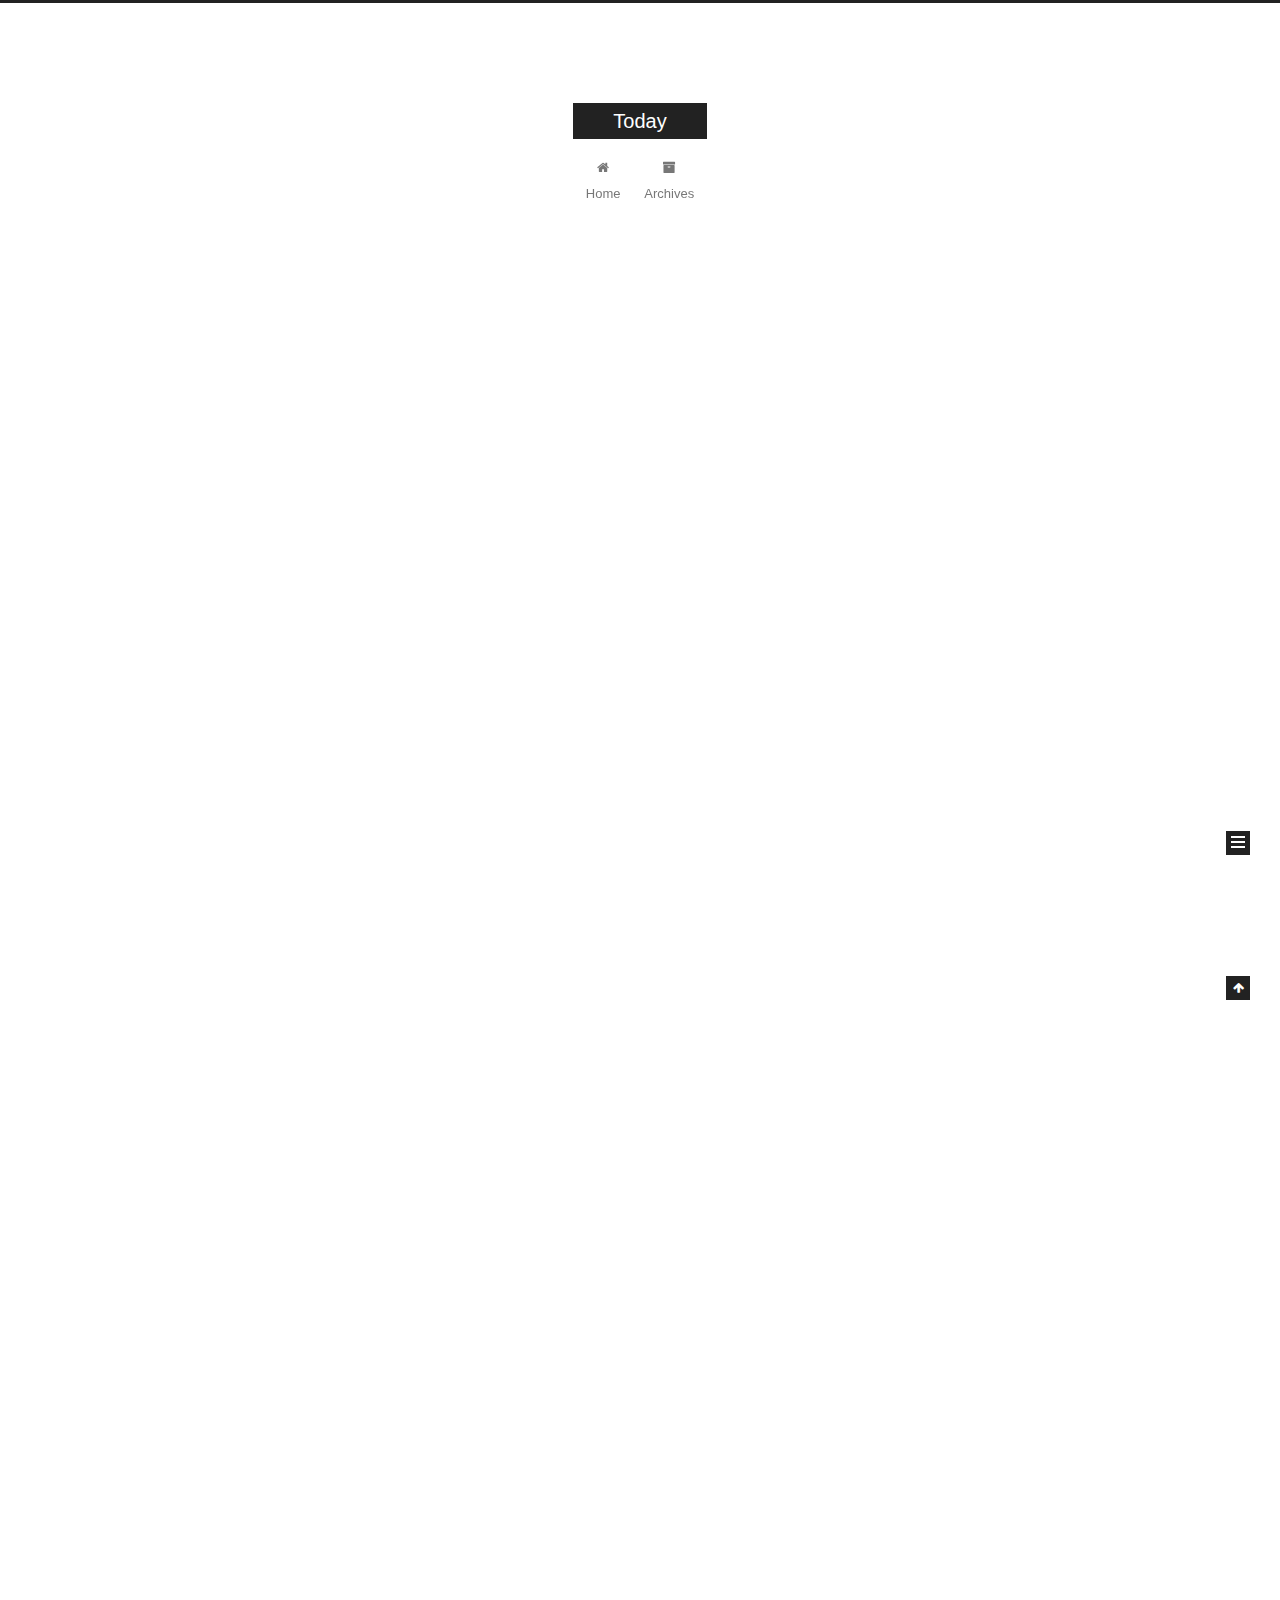
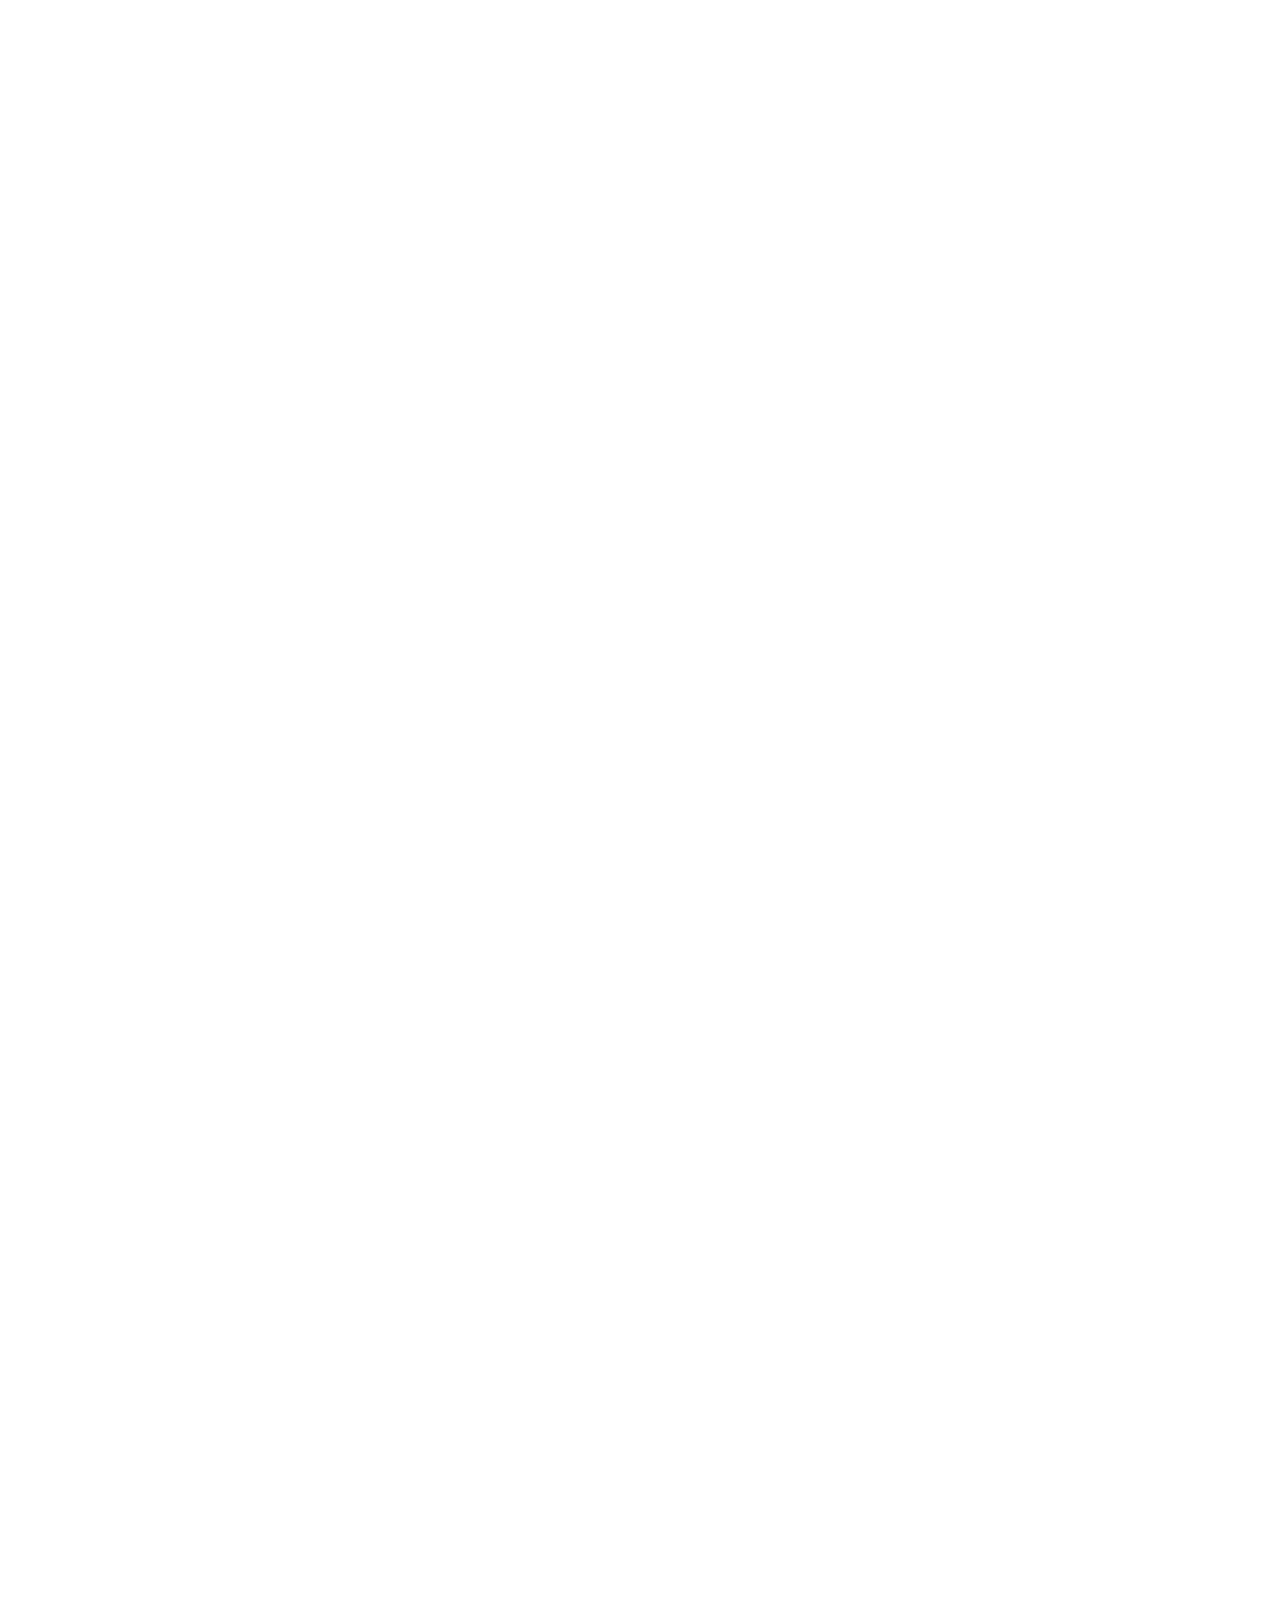
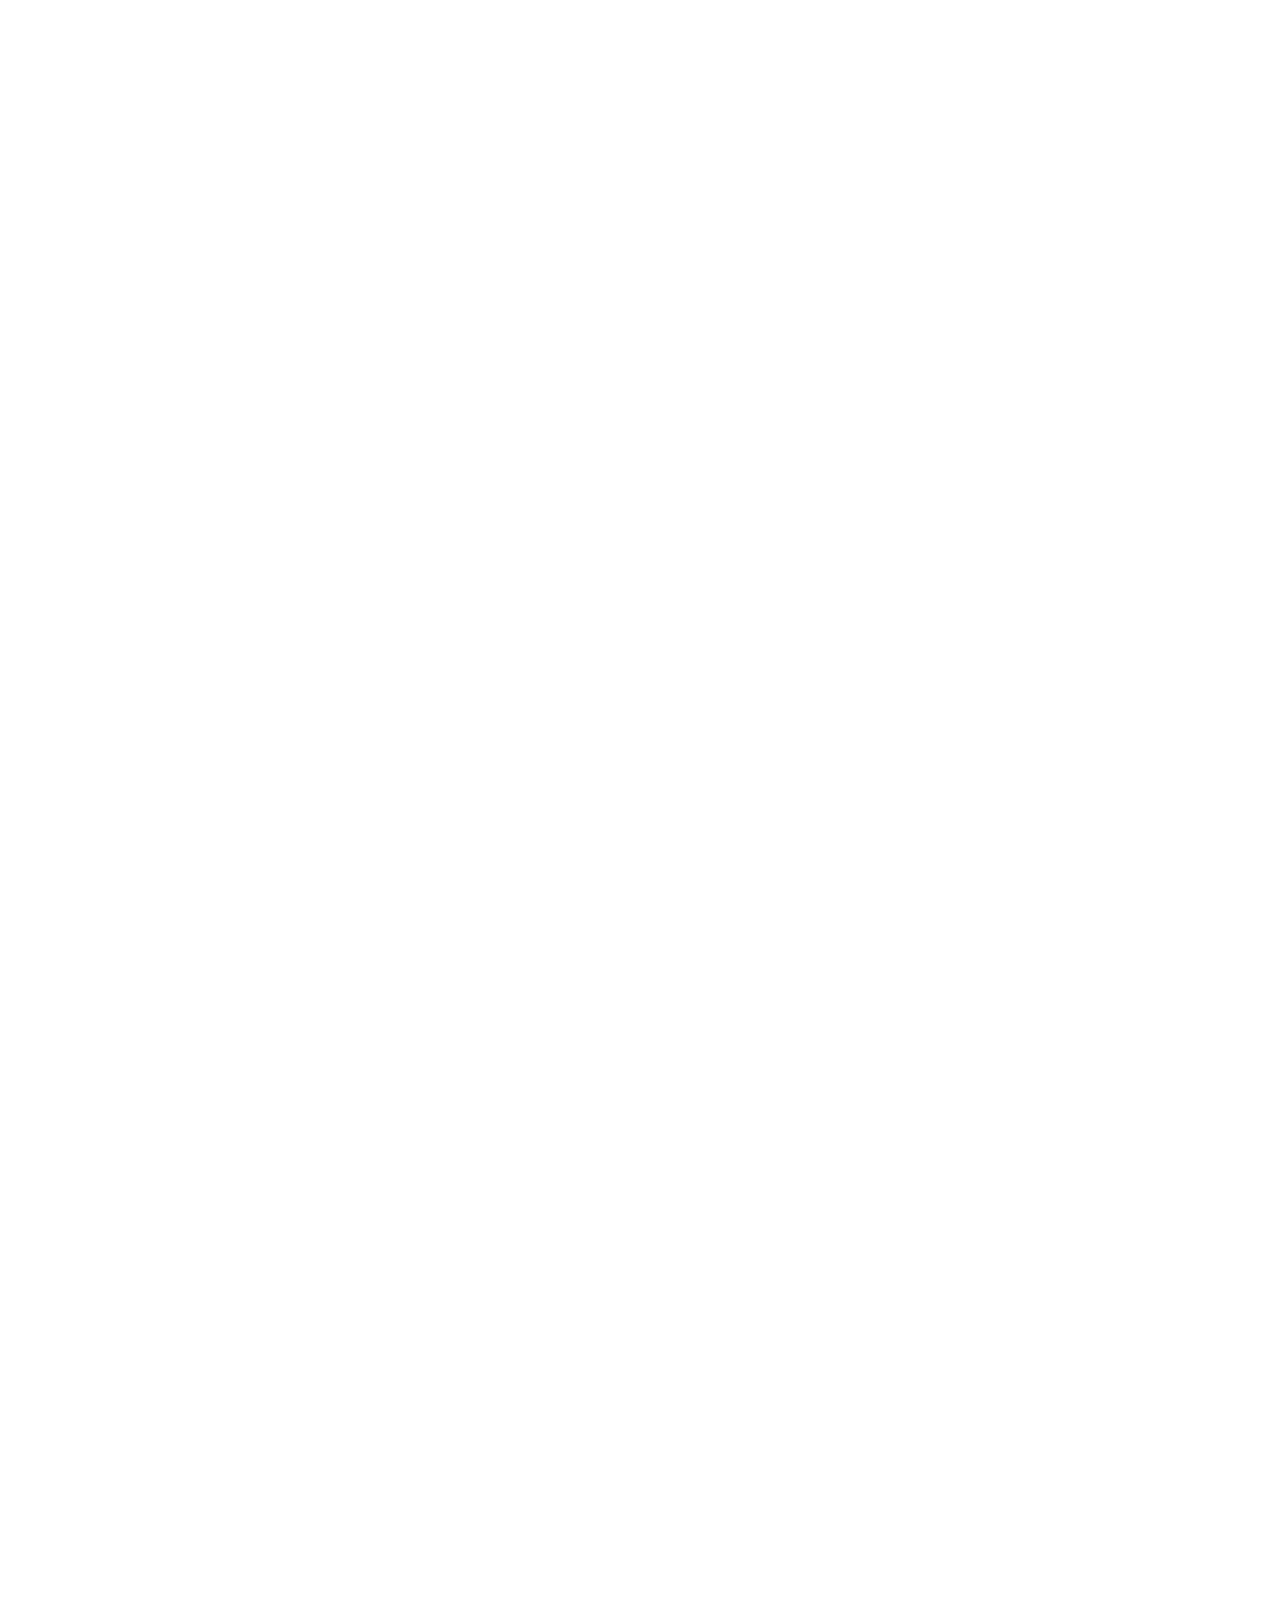
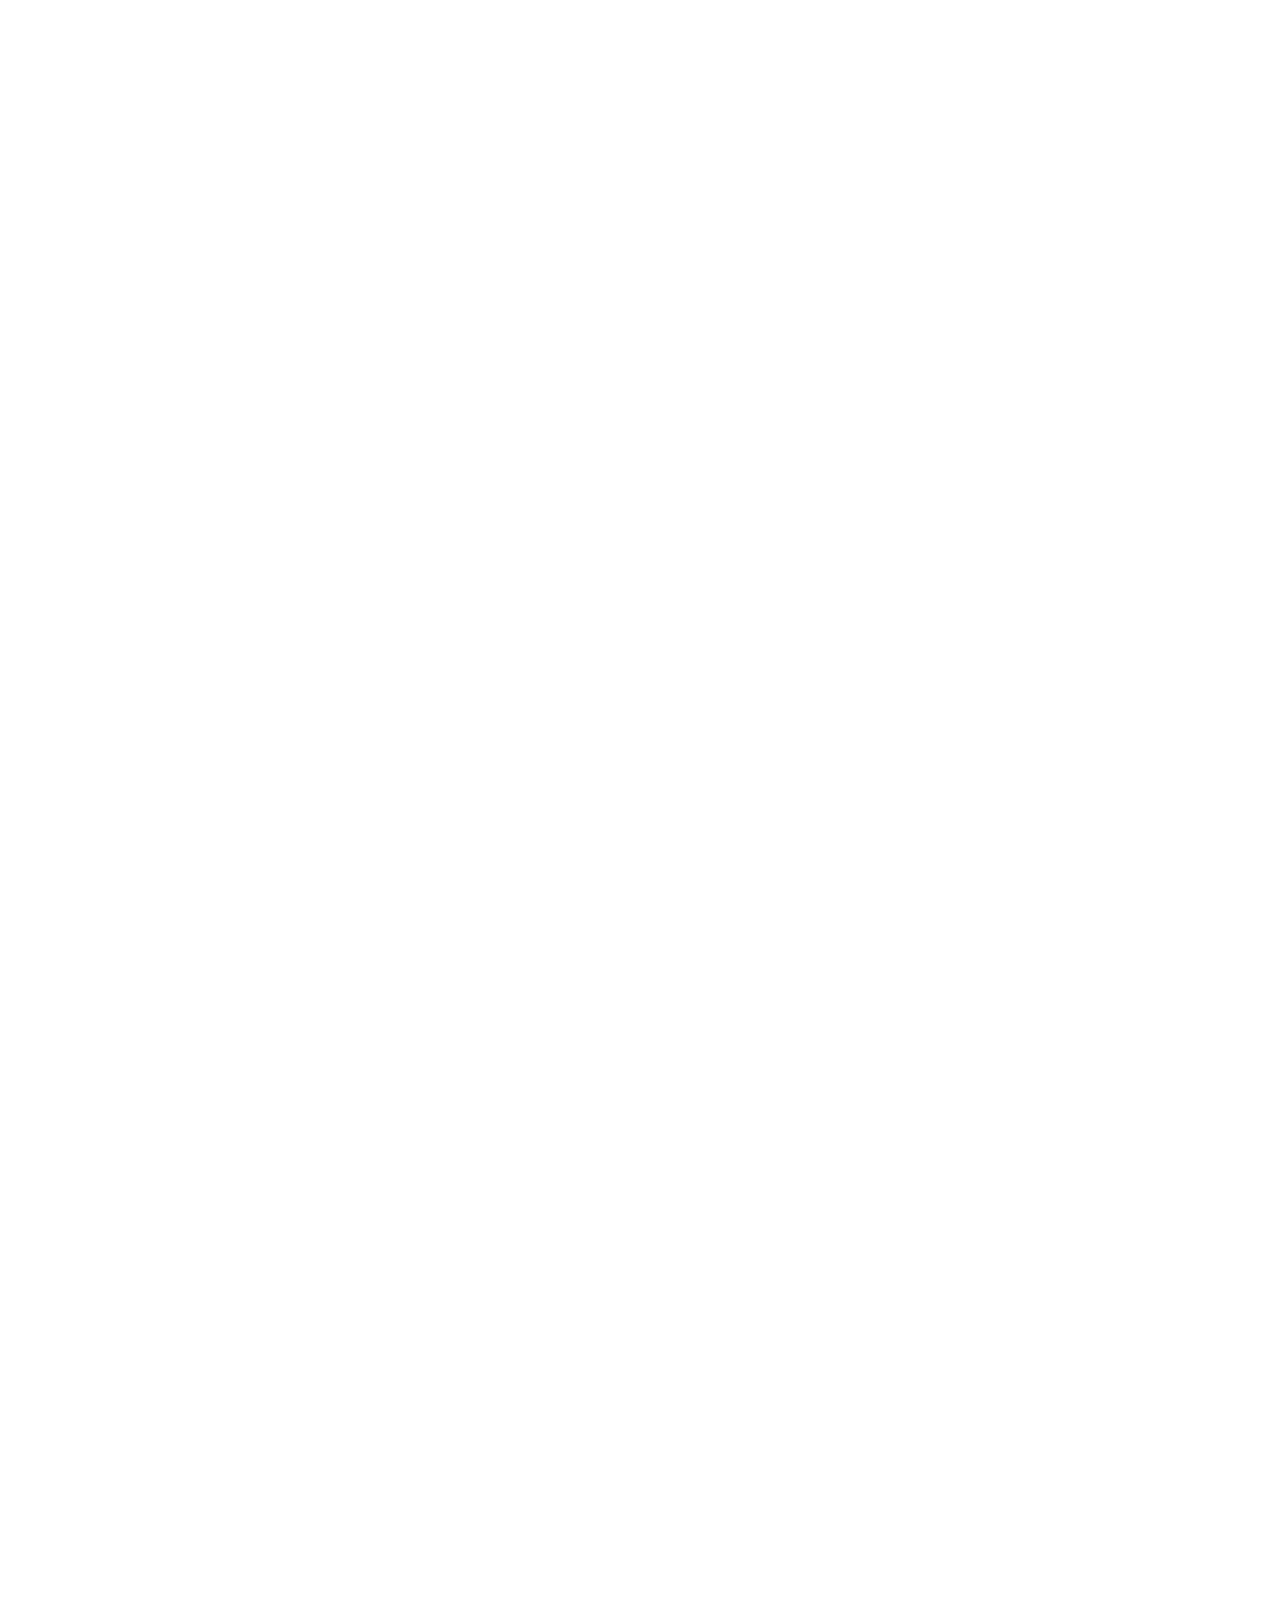
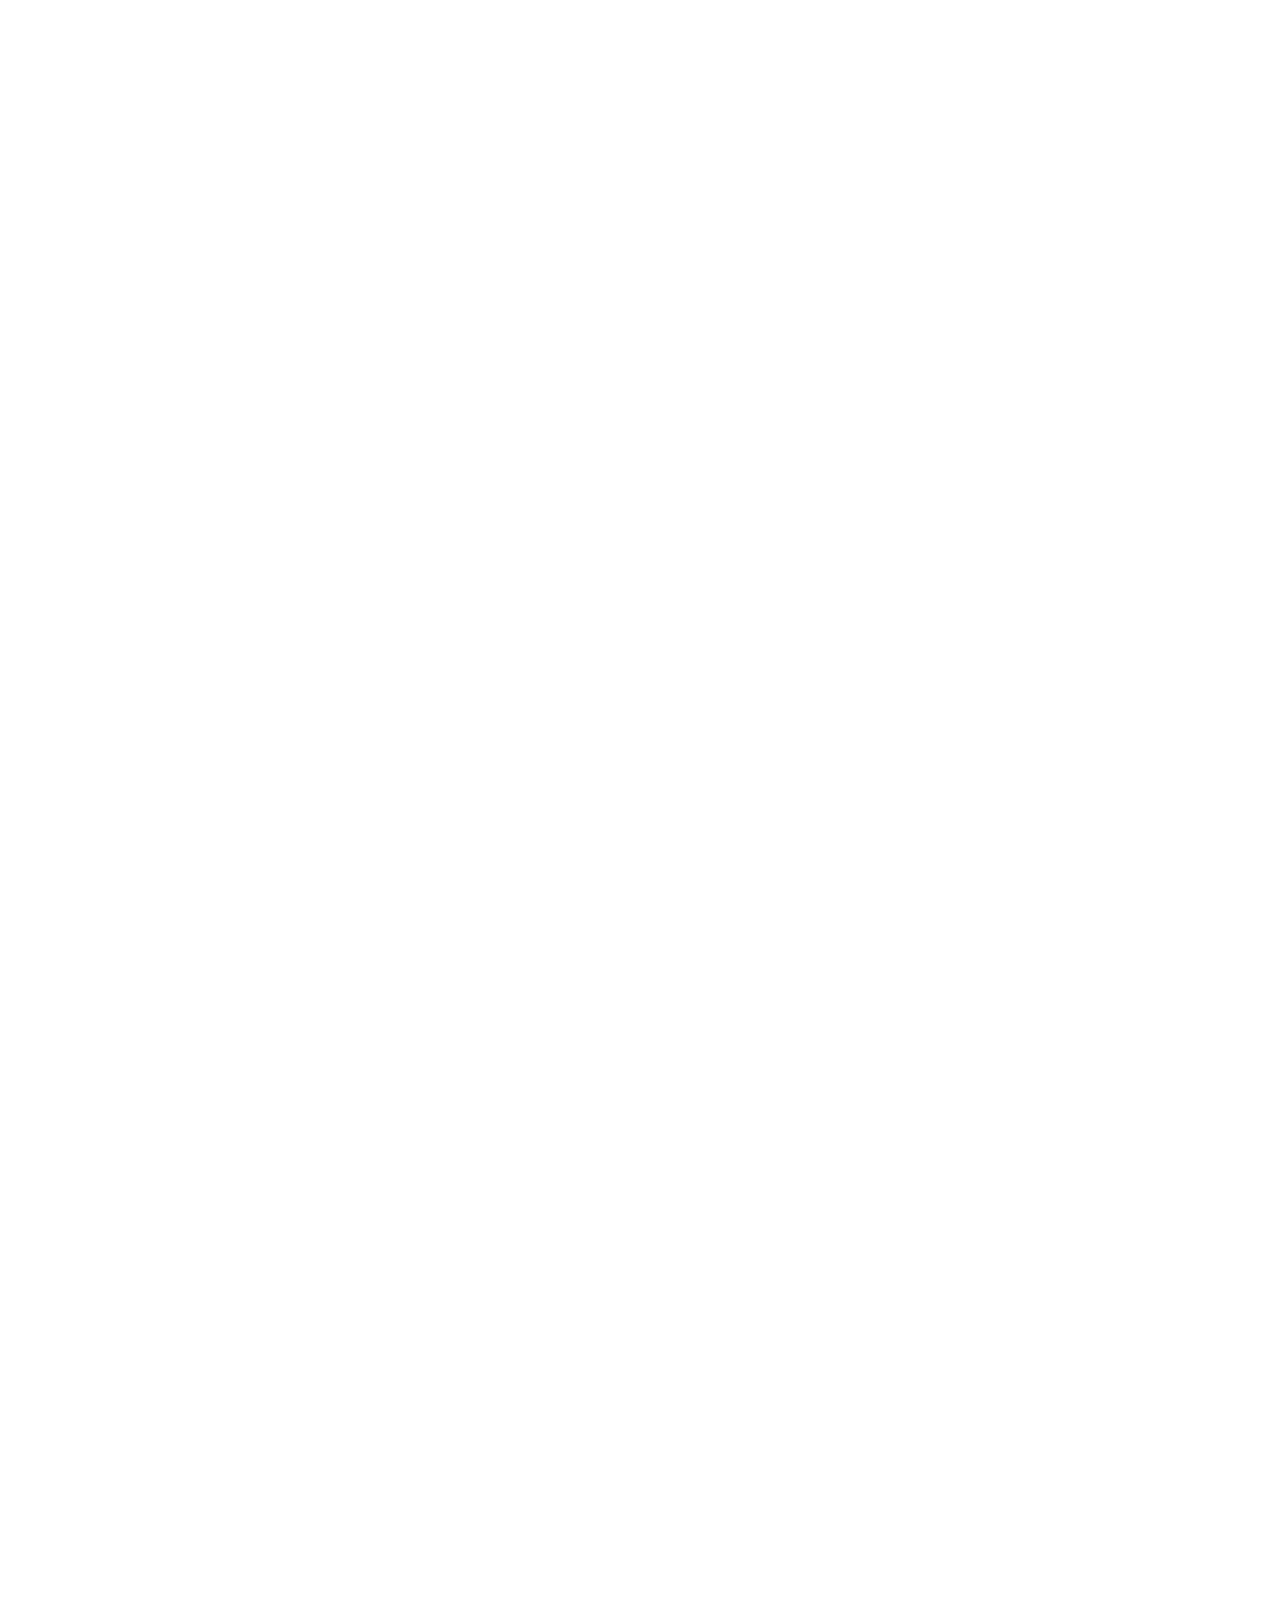
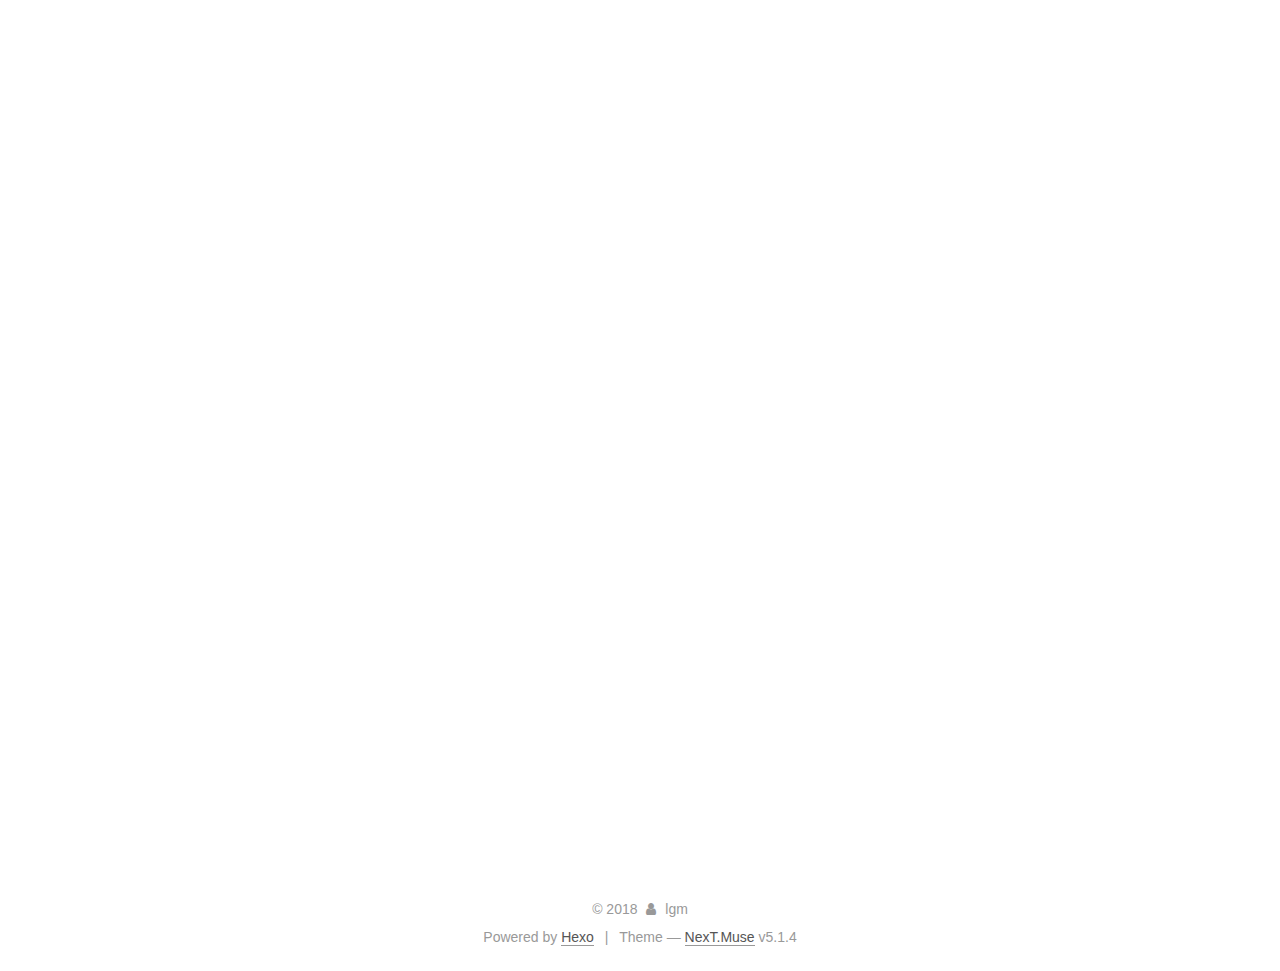
==== commit 47c478d6: "Site updated: 2018-06-07 10:00:28" ====
--- a/index.html
+++ b/index.html
@@ -229,6 +229,377 @@
   
   
   <div class="post-block">
+    <link itemprop="mainEntityOfPage" href="http://yoursite.com/2018/06/07/关于HTTP的请求和响应/">
+
+    <span hidden itemprop="author" itemscope itemtype="http://schema.org/Person">
+      <meta itemprop="name" content="lgm">
+      <meta itemprop="description" content="">
+      <meta itemprop="image" content="/images/avatar.gif">
+    </span>
+
+    <span hidden itemprop="publisher" itemscope itemtype="http://schema.org/Organization">
+      <meta itemprop="name" content="Today">
+    </span>
+
+    
+      <header class="post-header">
+
+        
+        
+          <h1 class="post-title" itemprop="name headline">
+                
+                <a class="post-title-link" href="/2018/06/07/关于HTTP的请求和响应/" itemprop="url">关于HTTP的请求和响应</a></h1>
+        
+
+        <div class="post-meta">
+          <span class="post-time">
+            
+              <span class="post-meta-item-icon">
+                <i class="fa fa-calendar-o"></i>
+              </span>
+              
+                <span class="post-meta-item-text">Posted on</span>
+              
+              <time title="Post created" itemprop="dateCreated datePublished" datetime="2018-06-07T09:56:32+08:00">
+                2018-06-07
+              </time>
+            
+
+            
+
+            
+          </span>
+
+          
+
+          
+            
+          
+
+          
+          
+
+          
+
+          
+
+          
+
+        </div>
+      </header>
+    
+
+    
+    
+    
+    <div class="post-body" itemprop="articleBody">
+
+      
+      
+
+      
+        
+          
+            <h2 id="一、-HTTP的请求"><a href="#一、-HTTP的请求" class="headerlink" title="一、 HTTP的请求"></a>一、 HTTP的请求</h2><h2 id="请求的格式"><a href="#请求的格式" class="headerlink" title="请求的格式"></a>请求的格式</h2><ol>
+<li>动词 路径 协议/版本</li>
+<li><p>Key1: value1<br>Key2: value2<br>Key3: value3<br>Content-Type: application/x-www-form-urlencoded<br>Host: <a href="http://www.baidu.com" target="_blank" rel="noopener">www.baidu.com</a><br>User-Agent: curl/7.54.0</p>
+</li>
+<li><p>回车</p>
+</li>
+<li>要上传的数据</li>
+</ol>
+<hr>
+<ul>
+<li>请求最多包含四部分，最少包含三部分。（也就是说第四部分可以为空）</li>
+<li>第三部分永远都是一个回车（\n）</li>
+<li>动词有 GET POST PUT PATCH DELETE HEAD OPTIONS 等</li>
+<li>这里的路径包括「查询参数」，但不包括「锚点」</li>
+<li>如果你没有写路径，那么路径默认为 /</li>
+<li>第 2 部分中的 Content-Type 标注了第 4 部分的格式</li>
+<li>第一部分叫请求行，第二部分叫首部行，第三部分叫空行，第四部分叫做实体主体</li>
+</ul>
+<h2 id="使用Chrome开发者工具查看-HTTP-请求内容"><a href="#使用Chrome开发者工具查看-HTTP-请求内容" class="headerlink" title="使用Chrome开发者工具查看 HTTP 请求内容"></a>使用Chrome开发者工具查看 HTTP 请求内容</h2><ol>
+<li>右键检查，打开 Network</li>
+<li>地址栏输入网址</li>
+<li>在 Network 点击，查看 request，点击「view source」</li>
+<li>可以看到请求的前三部分</li>
+<li>如果有请求的第四部分，那么在 FormData 或 Payload 里面可以看到</li>
+</ol>
+<h2 id="二、HTTP的响应"><a href="#二、HTTP的响应" class="headerlink" title="二、HTTP的响应"></a>二、HTTP的响应</h2><h2 id="响应的格式"><a href="#响应的格式" class="headerlink" title="响应的格式"></a>响应的格式</h2><ol>
+<li>协议/版本号 状态码 状态解释</li>
+<li><p>Key1: value1<br>Key2: value2<br>Content-Length: 17931<br>Content-Type: text/html</p>
+</li>
+<li><p>回车</p>
+</li>
+<li>要下载的内容</li>
+</ol>
+<hr>
+<ul>
+<li>GET 请求和 POST 请求对应的响应可以一样，也可以不一样</li>
+<li>响应的第四部分可以很长很长很长</li>
+<li>状态码要背，是服务器对浏览器说的话<br>1xx 不常用<br>2xx 表示成功<br>3xx 表示不存在<br>4xx 表示请求错误<br>5xx 表示服务器错误</li>
+<li>状态解释没什么用</li>
+<li>第 2 部分中的 Content-Type 标注了第 4 部分的格式</li>
+<li>第 2 部分中的 Content-Type 遵循 MIME 规范</li>
+<li>第一部分叫状态行，第二部分叫首部行，第三部分叫空行，第四部分叫实体体</li>
+</ul>
+<h2 id="使用Chrome开发者工具查看-HTTP-响应内容"><a href="#使用Chrome开发者工具查看-HTTP-响应内容" class="headerlink" title="使用Chrome开发者工具查看 HTTP 响应内容"></a>使用Chrome开发者工具查看 HTTP 响应内容</h2><ul>
+<li>右键检查，打开 Network</li>
+<li>输入网址</li>
+<li>选中第一个响应</li>
+<li>查看 Response Headers，点击「view source」</li>
+<li>你会看到响应的前两部分</li>
+<li>查看 Response 或者 Preview，你会看到响应的第 4 部分</li>
+</ul>
+<h2 id="三、使用-curl-命令查看请求响应"><a href="#三、使用-curl-命令查看请求响应" class="headerlink" title="三、使用 curl 命令查看请求响应"></a>三、使用 curl 命令查看请求响应</h2><p>curl命令是一个功能强大的网络工具，它能够通过http、ftp等方式下载文件，也能够上传文件，但按传统，习惯称url为下载工具。类似的工具还有wget。</p>
+<h2 id="语法"><a href="#语法" class="headerlink" title="语法"></a>语法</h2><figure class="highlight plain"><table><tr><td class="gutter"><pre><span class="line">1</span><br></pre></td><td class="code"><pre><span class="line"># curl [option] [url]</span><br></pre></td></tr></table></figure>
+<h2 id="参数"><a href="#参数" class="headerlink" title="参数"></a>参数</h2><p>curl的参数很多，这里只是常见的几种<br><figure class="highlight plain"><table><tr><td class="gutter"><pre><span class="line">1</span><br><span class="line">2</span><br><span class="line">3</span><br><span class="line">4</span><br><span class="line">5</span><br><span class="line">6</span><br><span class="line">7</span><br><span class="line">8</span><br><span class="line">9</span><br><span class="line">10</span><br><span class="line">11</span><br><span class="line">12</span><br><span class="line">13</span><br><span class="line">14</span><br><span class="line">15</span><br><span class="line">16</span><br><span class="line">17</span><br><span class="line">18</span><br><span class="line">19</span><br><span class="line">20</span><br><span class="line">21</span><br><span class="line">22</span><br><span class="line">23</span><br></pre></td><td class="code"><pre><span class="line">-v/--verbose 小写的v参数，用于打印更多信息，包括发送的请求信息，这在调试脚本是特别有用。</span><br><span class="line"></span><br><span class="line">-m/--max-time &lt;seconds&gt; 指定处理的最大时长</span><br><span class="line"></span><br><span class="line">-H/--header &lt;header&gt; 指定请求头参数</span><br><span class="line"></span><br><span class="line">-s/--slient 减少输出的信息，比如进度</span><br><span class="line"></span><br><span class="line">--connect-timeout &lt;seconds&gt; 指定尝试连接的最大时长</span><br><span class="line"></span><br><span class="line">-x/--proxy &lt;proxyhost[:port]&gt; 指定代理服务器地址和端口，端口默认为1080</span><br><span class="line"></span><br><span class="line">-T/--upload-file &lt;file&gt; 指定上传文件路径</span><br><span class="line"></span><br><span class="line">-o/--output &lt;file&gt; 指定输出文件名称</span><br><span class="line"></span><br><span class="line">-d/--data/--data-ascii &lt;data&gt; 指定POST的内容</span><br><span class="line"></span><br><span class="line">--retry &lt;num&gt; 指定重试次数</span><br><span class="line"></span><br><span class="line">-e/--referer &lt;URL&gt; 指定引用地址</span><br><span class="line"></span><br><span class="line">-I/--head 仅返回头部信息，使用HEAD请求</span><br></pre></td></tr></table></figure></p>
+<h2 id="实例"><a href="#实例" class="headerlink" title="实例"></a>实例</h2><p>试一下返回结果吧<br><figure class="highlight plain"><table><tr><td class="gutter"><pre><span class="line">1</span><br></pre></td><td class="code"><pre><span class="line">curl -X POST -d &quot;1234567890&quot; -s -v -H &quot;xxx: xxx&quot; -- &quot;https://www.baidu.com&quot;</span><br></pre></td></tr></table></figure></p>
+
+          
+        
+      
+    </div>
+    
+    
+    
+
+    
+
+    
+
+    
+
+    <footer class="post-footer">
+      
+
+      
+
+      
+
+      
+      
+        <div class="post-eof"></div>
+      
+    </footer>
+  </div>
+  
+  
+  
+  </article>
+
+
+    
+      
+
+  
+
+  
+  
+  
+
+  <article class="post post-type-normal" itemscope itemtype="http://schema.org/Article">
+  
+  
+  
+  <div class="post-block">
+    <link itemprop="mainEntityOfPage" href="http://yoursite.com/2018/06/06/简单命令行的使用（一）/">
+
+    <span hidden itemprop="author" itemscope itemtype="http://schema.org/Person">
+      <meta itemprop="name" content="lgm">
+      <meta itemprop="description" content="">
+      <meta itemprop="image" content="/images/avatar.gif">
+    </span>
+
+    <span hidden itemprop="publisher" itemscope itemtype="http://schema.org/Organization">
+      <meta itemprop="name" content="Today">
+    </span>
+
+    
+      <header class="post-header">
+
+        
+        
+          <h1 class="post-title" itemprop="name headline">
+                
+                <a class="post-title-link" href="/2018/06/06/简单命令行的使用（一）/" itemprop="url">简单命令行的使用（一）</a></h1>
+        
+
+        <div class="post-meta">
+          <span class="post-time">
+            
+              <span class="post-meta-item-icon">
+                <i class="fa fa-calendar-o"></i>
+              </span>
+              
+                <span class="post-meta-item-text">Posted on</span>
+              
+              <time title="Post created" itemprop="dateCreated datePublished" datetime="2018-06-06T00:00:29+08:00">
+                2018-06-06
+              </time>
+            
+
+            
+
+            
+          </span>
+
+          
+
+          
+            
+          
+
+          
+          
+
+          
+
+          
+
+          
+
+        </div>
+      </header>
+    
+
+    
+    
+    
+    <div class="post-body" itemprop="articleBody">
+
+      
+      
+
+      
+        
+          
+            <h1 id="ls-命令"><a href="#ls-命令" class="headerlink" title="ls 命令"></a>ls 命令</h1><p> ls命令用于显示指定工作目录下之内容（列出目前工作目录所含之文件及子目录)。</p>
+<h2 id="语法"><a href="#语法" class="headerlink" title="语法"></a>语法</h2><figure class="highlight plain"><table><tr><td class="gutter"><pre><span class="line">1</span><br></pre></td><td class="code"><pre><span class="line">ls [-alrtAFR] [name...]</span><br></pre></td></tr></table></figure>
+<p>参数</p>
+<ul>
+<li>-a 显示所有文件及目录 (ls内定将文件名或目录名称开头为”.”的视为隐藏档，不会列出)</li>
+<li>-l 除文件名称外，亦将文件型态、权限、拥有者、文件大小等资讯详细列出</li>
+<li>-r 将文件以相反次序显示(原定依英文字母次序)</li>
+<li>-t 将文件依建立时间之先后次序列出</li>
+<li>-A 同 -a ，但不列出 “.” (目前目录) 及 “..” (父目录)</li>
+<li>-F 在列出的文件名称后加一符号；例如可执行档则加 “*”, 目录则加 “/“</li>
+<li>-R 若目录下有文件，则以下之文件亦皆依序列出</li>
+</ul>
+<h2 id="实例"><a href="#实例" class="headerlink" title="实例"></a>实例</h2><p>列出根目录()下的所有目录：</p>
+<figure class="highlight plain"><table><tr><td class="gutter"><pre><span class="line">1</span><br><span class="line">2</span><br><span class="line">3</span><br><span class="line">4</span><br></pre></td><td class="code"><pre><span class="line"># ls /</span><br><span class="line">bin               dev   lib         media  net   root     srv  upload  www</span><br><span class="line">boot              etc   lib64       misc   opt   sbin     sys  usr</span><br><span class="line">home  lost+found  mnt    proc  selinux  tmp  var</span><br></pre></td></tr></table></figure>
+<h1 id="cat命令"><a href="#cat命令" class="headerlink" title="cat命令"></a>cat命令</h1><p>cat 命令用于连接文件并打印到标准输出设备上</p>
+<h2 id="语法-1"><a href="#语法-1" class="headerlink" title="语法"></a>语法</h2><figure class="highlight plain"><table><tr><td class="gutter"><pre><span class="line">1</span><br></pre></td><td class="code"><pre><span class="line">cat [-AbeEnstTuv] [--help] [--version] fileName</span><br></pre></td></tr></table></figure>
+<p>参数</p>
+<ul>
+<li>-n 或 –number：由 1 开始对所有输出的行数编号。</li>
+<li>-b 或 –number-nonblank：和 -n 相似，只不过对于空白行不编号。</li>
+<li>-s 或 –squeeze-blank：当遇到有连续两行以上的空白行，就代换为一行的空白行。</li>
+<li>-v 或 –show-nonprinting：使用 ^ 和 M- 符号，除了 LFD 和 TAB 之外。</li>
+<li>-E 或 –show-ends : 在每行结束处显示 $。</li>
+<li>-T 或 –show-tabs: 将 TAB 字符显示为 ^I。</li>
+<li>-e : 等价于 -vE</li>
+<li>-A, –show-all：等价于 -vET。</li>
+<li>-e：等价于”-vE”选项；</li>
+<li>-t：等价于”-vT”选项；</li>
+</ul>
+<h2 id="实例-1"><a href="#实例-1" class="headerlink" title="实例"></a>实例</h2><p>把 textfile1 的文档内容加上行号后输入 textfile2 这个文档里：</p>
+<figure class="highlight plain"><table><tr><td class="gutter"><pre><span class="line">1</span><br></pre></td><td class="code"><pre><span class="line">cat -n textfile1 &gt; textfile2</span><br></pre></td></tr></table></figure>
+<p>把 textfile1 和 textfile2 的文档内容加上行号（空白行不加）之后将内容附加到 textfile3 文档里：</p>
+<figure class="highlight plain"><table><tr><td class="gutter"><pre><span class="line">1</span><br></pre></td><td class="code"><pre><span class="line">cat -b textfile1 textfile2 &gt;&gt; textfile3</span><br></pre></td></tr></table></figure>
+<p>清空 /etc/test.txt 文档内容：</p>
+<figure class="highlight plain"><table><tr><td class="gutter"><pre><span class="line">1</span><br></pre></td><td class="code"><pre><span class="line">cat /dev/null &gt; /etc/test.txt</span><br></pre></td></tr></table></figure>
+<p>cat 也可以用来制作镜像文件。例如要制作软盘的镜像文件，将软盘放好后输入：</p>
+<figure class="highlight plain"><table><tr><td class="gutter"><pre><span class="line">1</span><br></pre></td><td class="code"><pre><span class="line">cat /dev/fd0 &gt; OUTFILE</span><br></pre></td></tr></table></figure>
+<p>相反的，如果想把 image file 写到软盘，输入：</p>
+<figure class="highlight plain"><table><tr><td class="gutter"><pre><span class="line">1</span><br></pre></td><td class="code"><pre><span class="line">cat IMG_FILE &gt; /dev/fd0</span><br></pre></td></tr></table></figure>
+<h1 id="mv命令"><a href="#mv命令" class="headerlink" title="mv命令"></a>mv命令</h1><p>mv命令用来为文件或目录改名、或将文件或目录移入其它位置。</p>
+<h2 id="语法-2"><a href="#语法-2" class="headerlink" title="语法"></a>语法</h2><figure class="highlight plain"><table><tr><td class="gutter"><pre><span class="line">1</span><br><span class="line">2</span><br></pre></td><td class="code"><pre><span class="line">mv [options] source dest</span><br><span class="line">mv [options] source... directory</span><br></pre></td></tr></table></figure>
+<p>参数</p>
+<ul>
+<li>-i: 若指定目录已有同名文件，则先询问是否覆盖旧文件;</li>
+<li>-f: 在mv操作要覆盖某已有的目标文件时不给任何指示;</li>
+</ul>
+<h2 id="实例-2"><a href="#实例-2" class="headerlink" title="实例"></a>实例</h2><p>将文件 aaa 更名为 bbb :</p>
+<figure class="highlight plain"><table><tr><td class="gutter"><pre><span class="line">1</span><br></pre></td><td class="code"><pre><span class="line">mv aaa bbb</span><br></pre></td></tr></table></figure>
+<p>将info目录放入logs目录中。注意，如果logs目录不存在，则该命令将info改名为logs。</p>
+<figure class="highlight plain"><table><tr><td class="gutter"><pre><span class="line">1</span><br></pre></td><td class="code"><pre><span class="line">mv info/ logs</span><br></pre></td></tr></table></figure>
+<p>再如将/usr/student下的所有文件和目录移到当前目录下，命令行为：</p>
+<figure class="highlight plain"><table><tr><td class="gutter"><pre><span class="line">1</span><br></pre></td><td class="code"><pre><span class="line">$ mv /usr/student/*  .</span><br></pre></td></tr></table></figure>
+<h1 id="touch命令"><a href="#touch命令" class="headerlink" title="touch命令"></a>touch命令</h1><p>touch命令用于修改文件或者目录的时间属性，包括存取时间和更改时间。若文件不存在，系统会建立一个新的文件。ls -l 可以显示档案的时间记录。</p>
+<h2 id="语法-3"><a href="#语法-3" class="headerlink" title="语法"></a>语法</h2><figure class="highlight plain"><table><tr><td class="gutter"><pre><span class="line">1</span><br></pre></td><td class="code"><pre><span class="line">touch [-acfm][-d&lt;日期时间&gt;][-r&lt;参考文件或目录&gt;] [-t&lt;日期时间&gt;][--help][--version][文件或目录…]</span><br></pre></td></tr></table></figure>
+<p>参数</p>
+<ul>
+<li>-a 改变档案的读取时间记录。</li>
+<li>-m 改变档案的修改时间记录</li>
+<li>-c 假如目的档案不存在，不会建立新的档案。与 –no-create 的效果一样。</li>
+<li>-f 不使用，是为了与其他 unix 系统的相容性而保留。</li>
+<li>-r 使用参考档的时间记录，与 –file 的效果一样。</li>
+<li>-d 设定时间与日期，可以使用各种不同的格式。</li>
+<li>-t 设定档案的时间记录，格式与 date 指令相同。</li>
+<li>–no-create 不会建立新档案。</li>
+<li>–help 列出指令格式。</li>
+<li>–version 列出版本讯息。</li>
+</ul>
+<h2 id="实例-3"><a href="#实例-3" class="headerlink" title="实例"></a>实例</h2><p>使用指令”touch”修改文件”testfile”的时间属性为当前系统时间，输入如下命令：</p>
+<figure class="highlight plain"><table><tr><td class="gutter"><pre><span class="line">1</span><br></pre></td><td class="code"><pre><span class="line">$ touch testfile                #修改文件的时间属性</span><br></pre></td></tr></table></figure>
+<p>首先，使用ls命令查看testfile文件的属性，如下所示：</p>
+<figure class="highlight plain"><table><tr><td class="gutter"><pre><span class="line">1</span><br><span class="line">2</span><br><span class="line">3</span><br></pre></td><td class="code"><pre><span class="line">$ ls -l testfile                #查看文件的时间属性  </span><br><span class="line">#原来文件的修改时间为16:09  </span><br><span class="line">-rw-r--r-- 1 hdd hdd 55 2011-08-22 16:09 testfile</span><br></pre></td></tr></table></figure>
+<p>执行指令”touch”修改文件属性以后，并再次查看该文件的时间属性，如下所示：</p>
+<figure class="highlight plain"><table><tr><td class="gutter"><pre><span class="line">1</span><br><span class="line">2</span><br><span class="line">3</span><br><span class="line">4</span><br></pre></td><td class="code"><pre><span class="line">$ touch testfile                #修改文件时间属性为当前系统时间  </span><br><span class="line">$ ls -l testfile                #查看文件的时间属性  </span><br><span class="line">#修改后文件的时间属性为当前系统时间  </span><br><span class="line">-rw-r--r-- 1 hdd hdd 55 2011-08-22 19:53 testfile</span><br></pre></td></tr></table></figure>
+<p>使用指令”touch”时，如果指定的文件不存在，则将创建一个新的空白文件。例如，在当前目录下，使用该指令创建一个空白文件”file”，输入如下命令：</p>
+<figure class="highlight plain"><table><tr><td class="gutter"><pre><span class="line">1</span><br></pre></td><td class="code"><pre><span class="line">$ touch file            #创建一个名为“file”的新的空白文件</span><br></pre></td></tr></table></figure>
+<h1 id="资源"><a href="#资源" class="headerlink" title="资源"></a>资源</h1><ul>
+<li>命令行释义：<a href="https://explainshell.com/explain?cmd=ls+-lrt" target="_blank" rel="noopener">https://explainshell.com/explain?cmd=ls+-lrt</a><br>打开网址输入需要查询的命令，按下回车，就会得出详细说明</li>
+</ul>
+
+          
+        
+      
+    </div>
+    
+    
+    
+
+    
+
+    
+
+    
+
+    <footer class="post-footer">
+      
+
+      
+
+      
+
+      
+      
+        <div class="post-eof"></div>
+      
+    </footer>
+  </div>
+  
+  
+  
+  </article>
+
+
+    
+      
+
+  
+
+  
+  
+  
+
+  <article class="post post-type-normal" itemscope itemtype="http://schema.org/Article">
+  
+  
+  
+  <div class="post-block">
     <link itemprop="mainEntityOfPage" href="http://yoursite.com/2018/06/05/开博大吉/">
 
     <span hidden itemprop="author" itemscope itemtype="http://schema.org/Person">
@@ -509,7 +880,7 @@
               
                 <a href="/archives/">
               
-                  <span class="site-state-item-count">2</span>
+                  <span class="site-state-item-count">4</span>
                   <span class="site-state-item-name">posts</span>
                 </a>
               </div>
--- a/css/main.css
+++ b/css/main.css
@@ -1822,7 +1822,7 @@
   width: 4px;
   height: 4px;
   border-radius: 50%;
-  background: #ffe7ec;
+  background: #1f211a;
 }
 .links-of-blogroll {
   font-size: 13px;
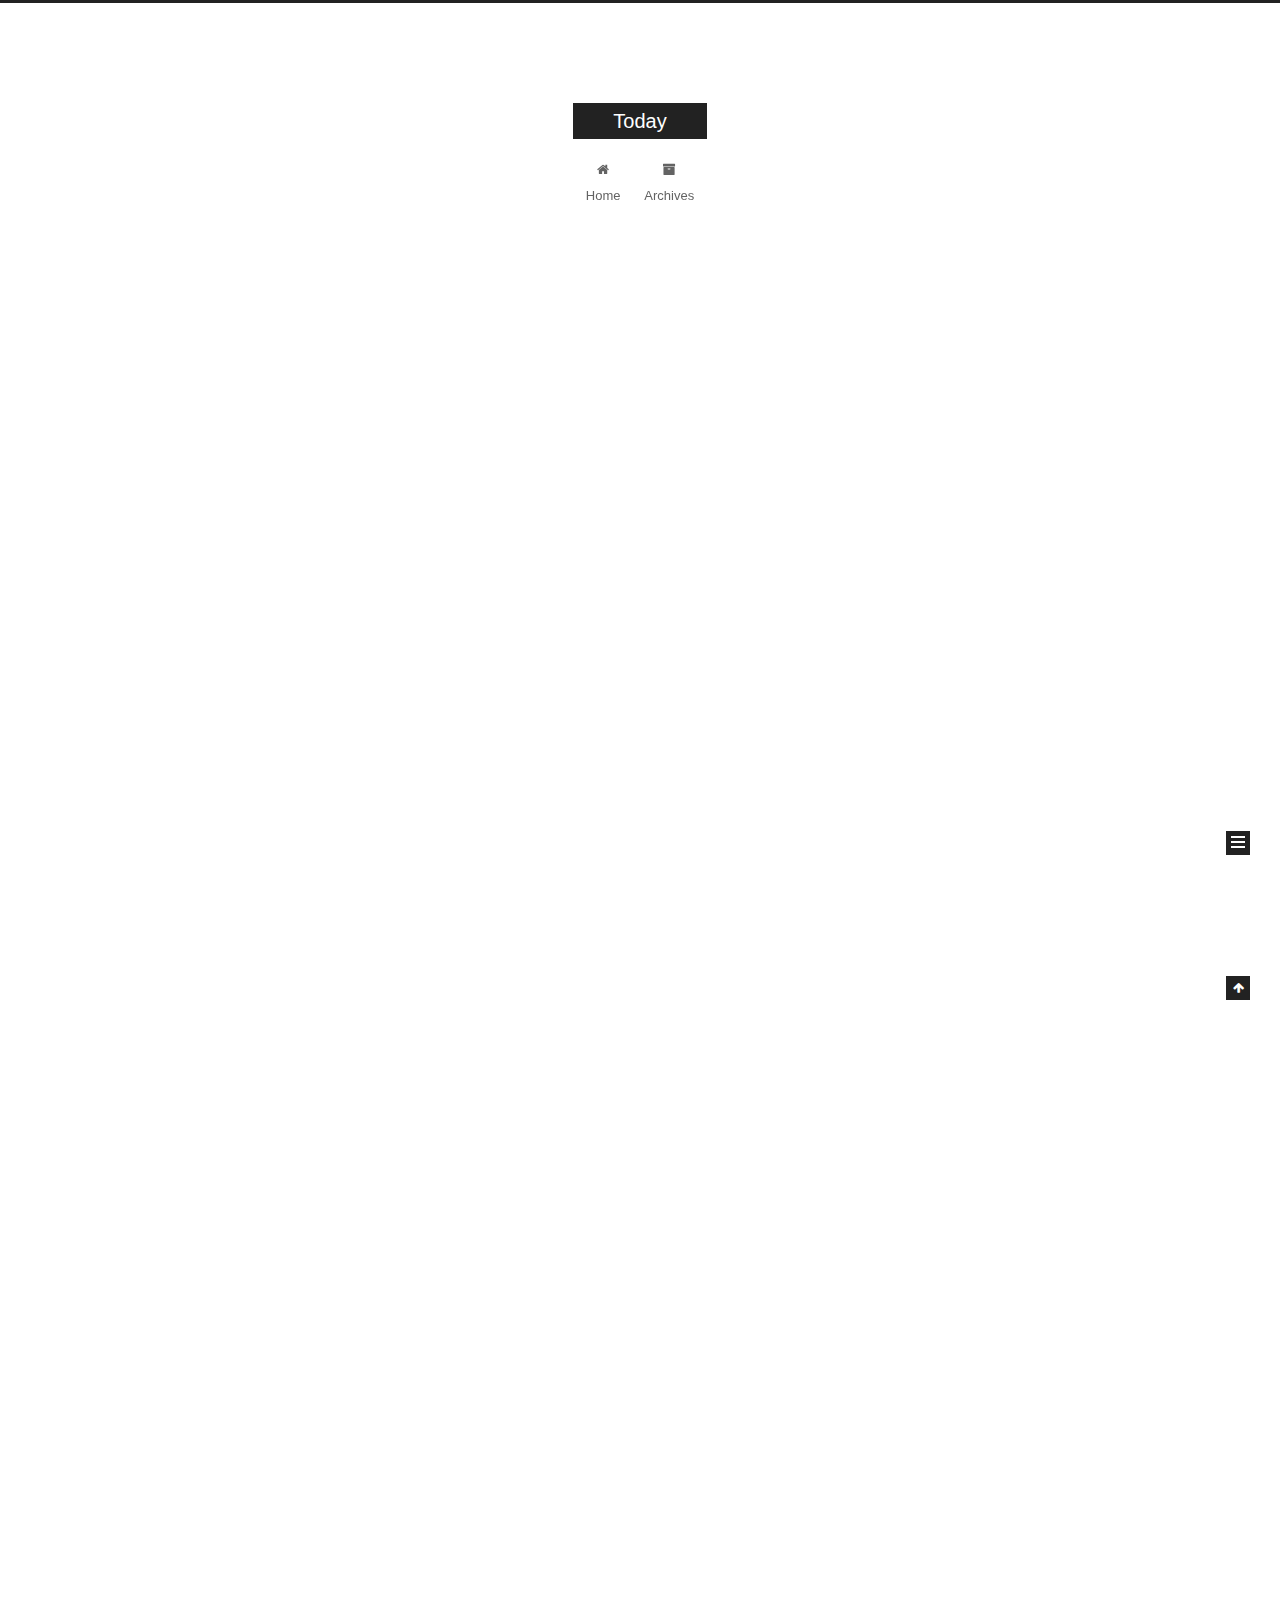
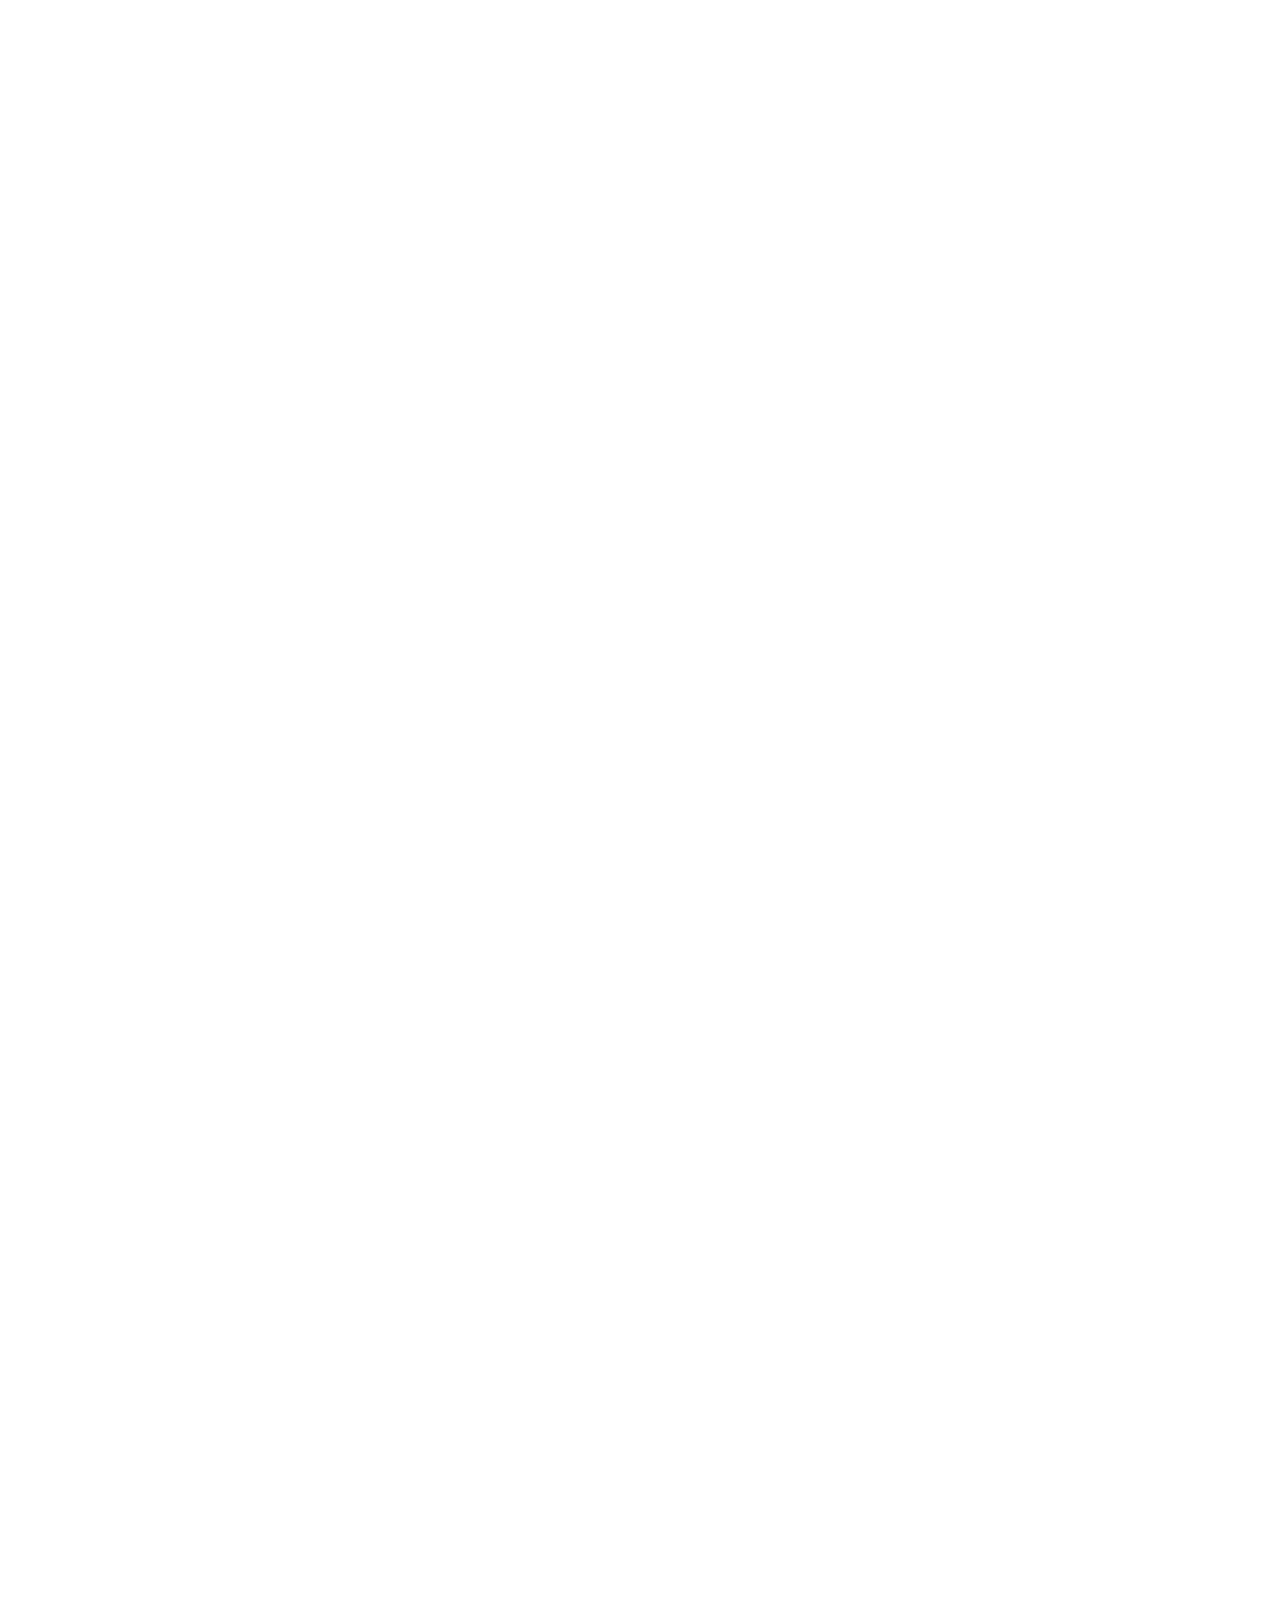
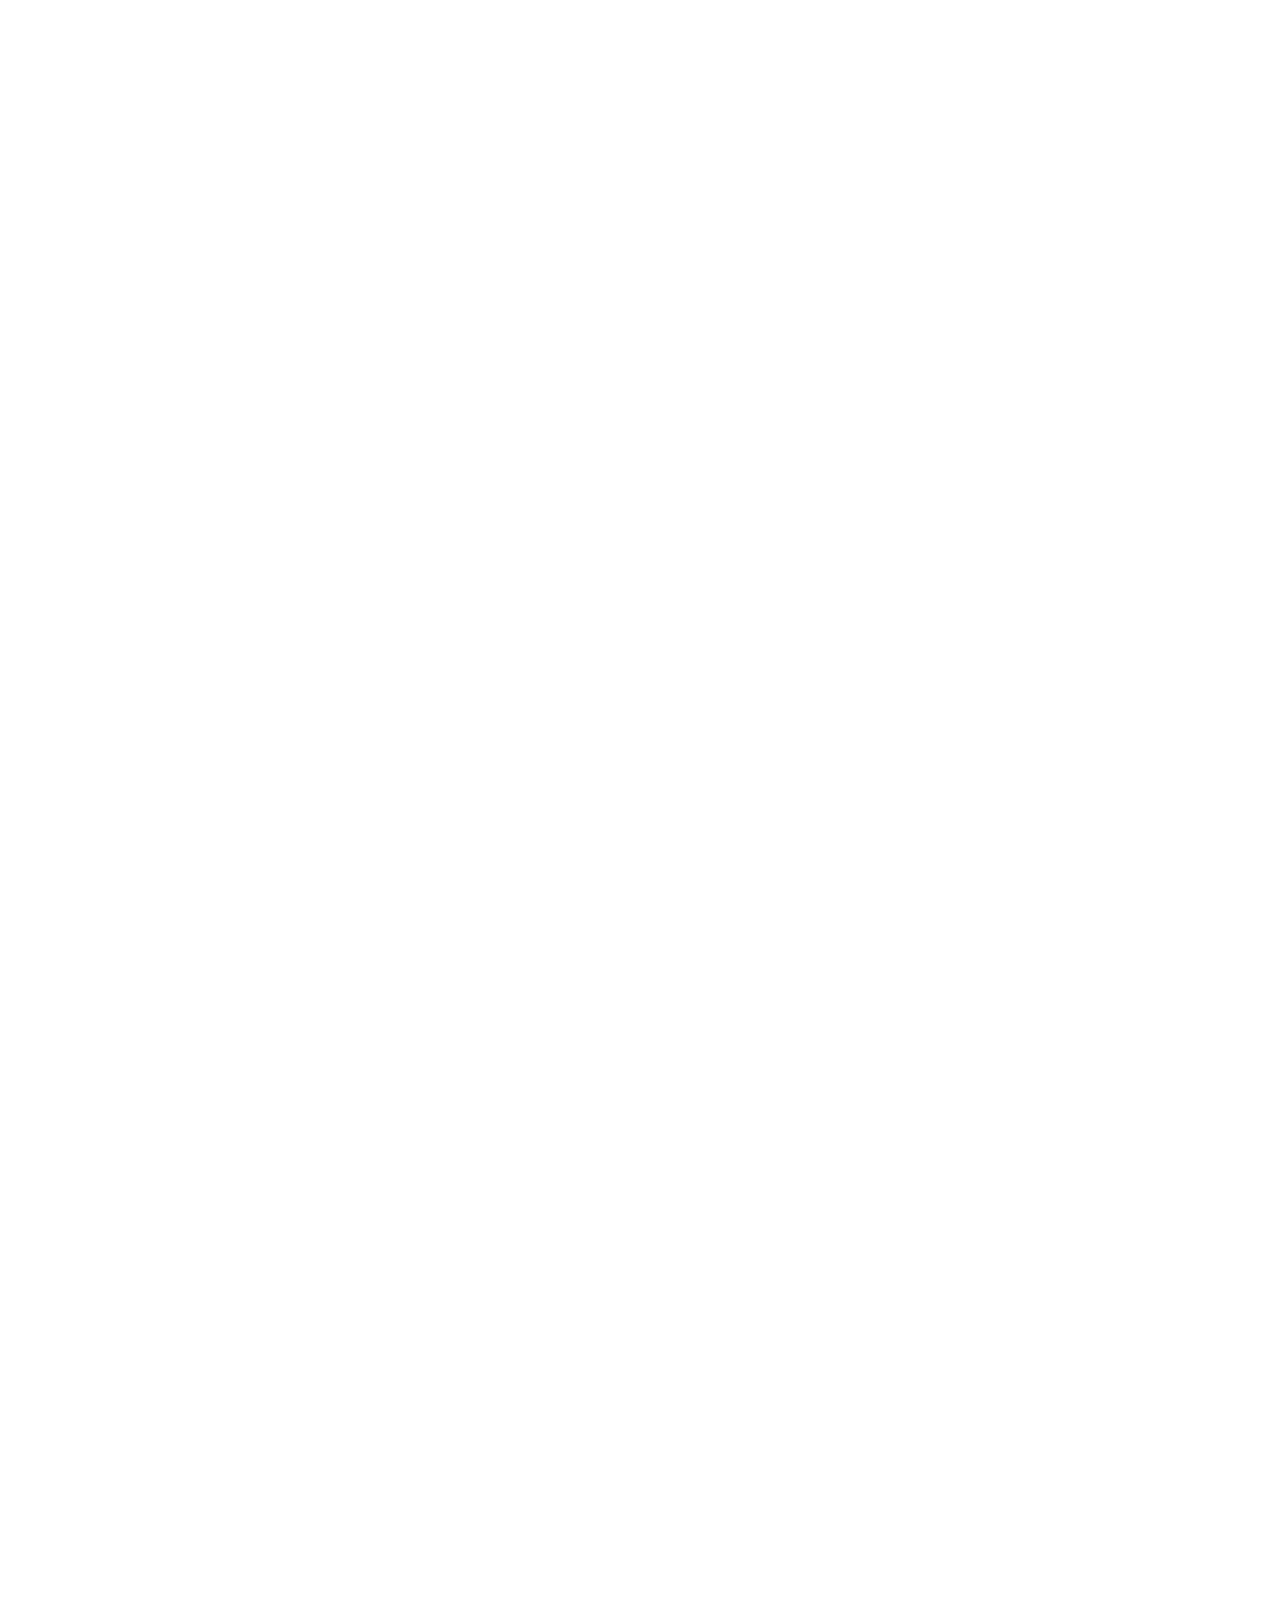
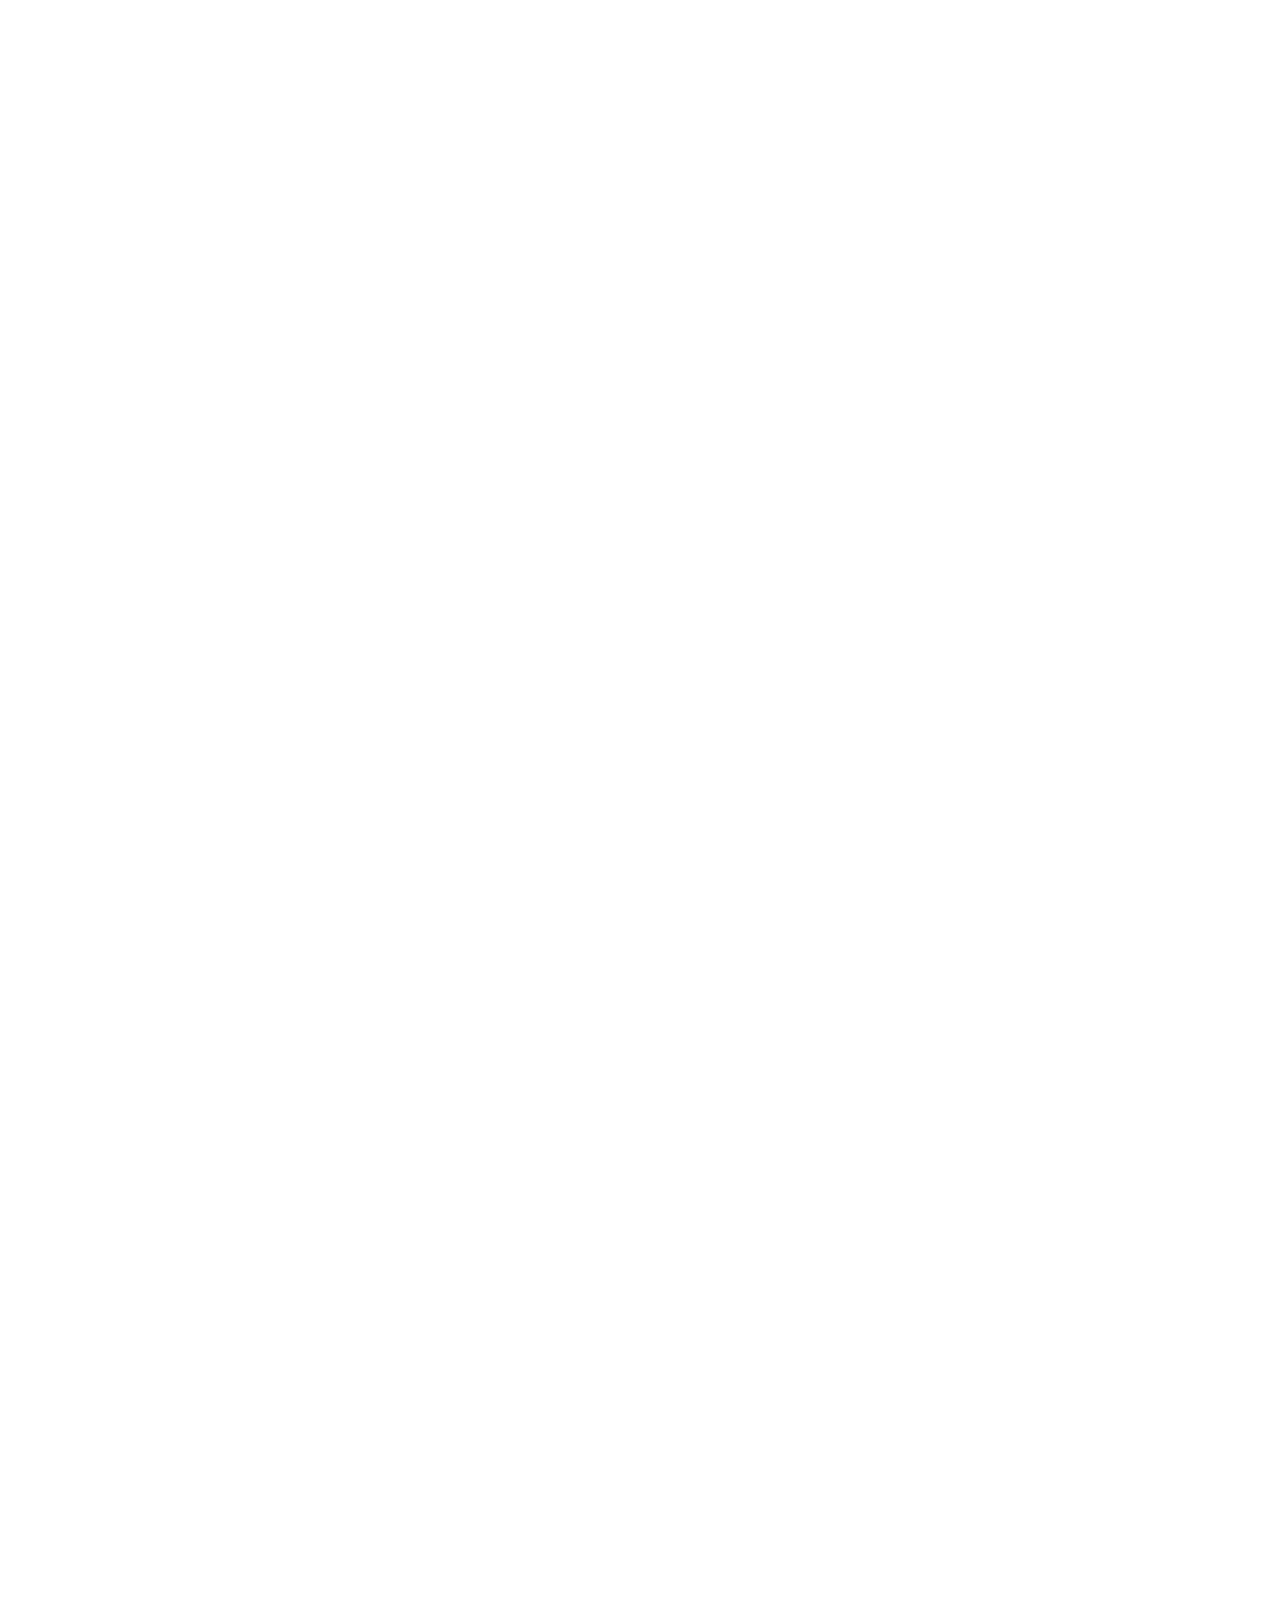
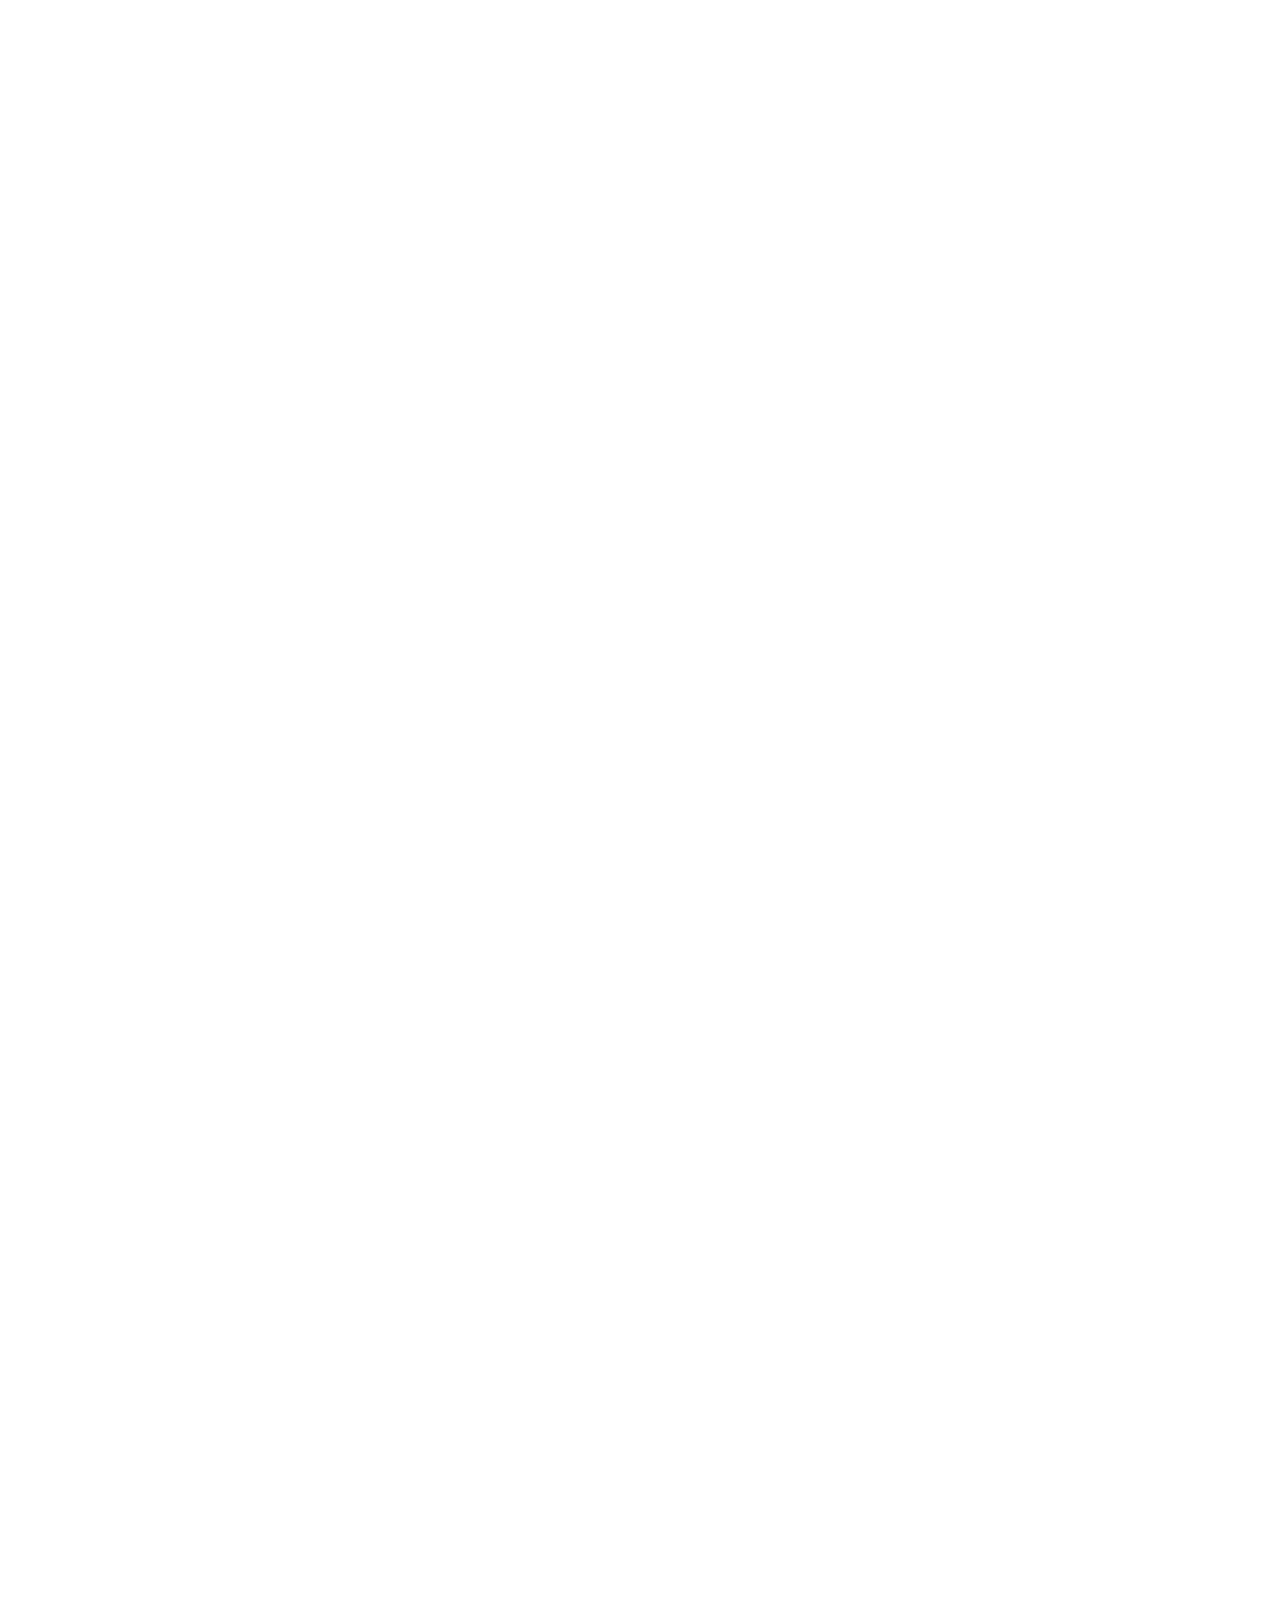
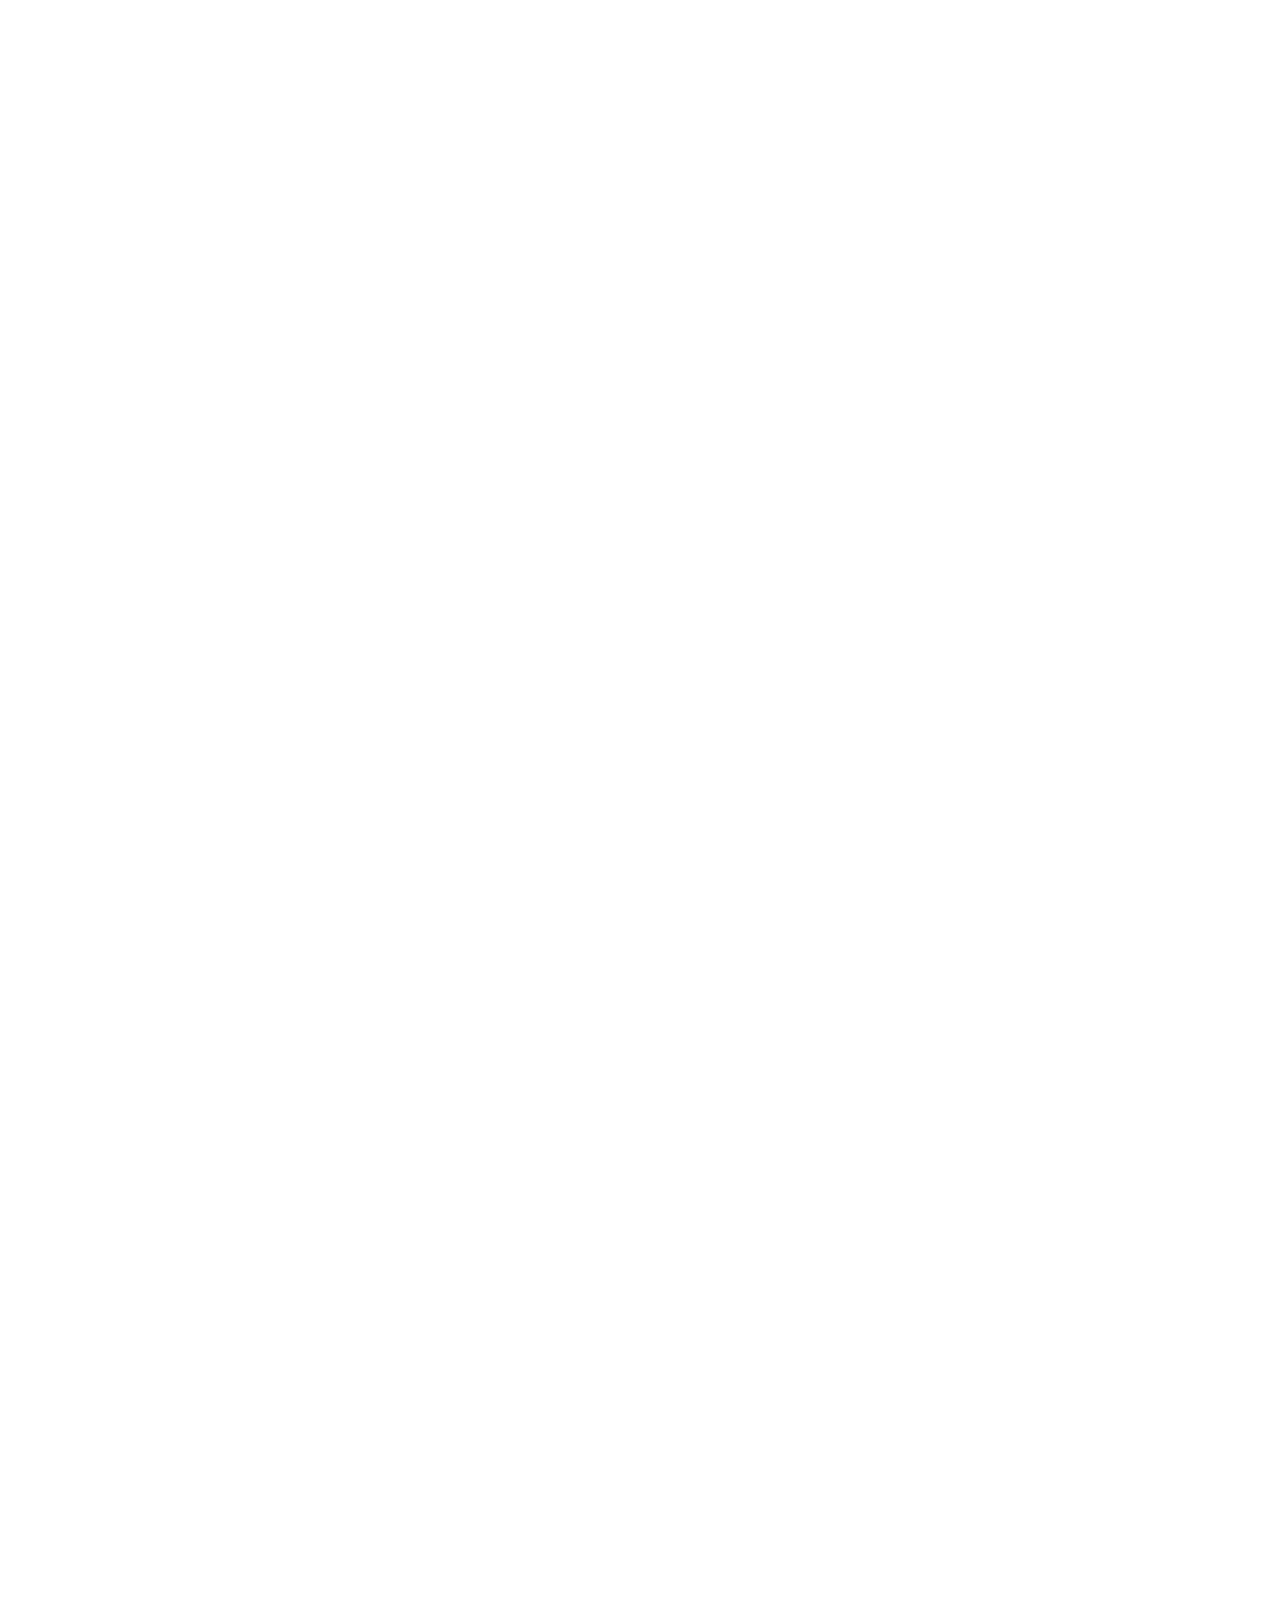
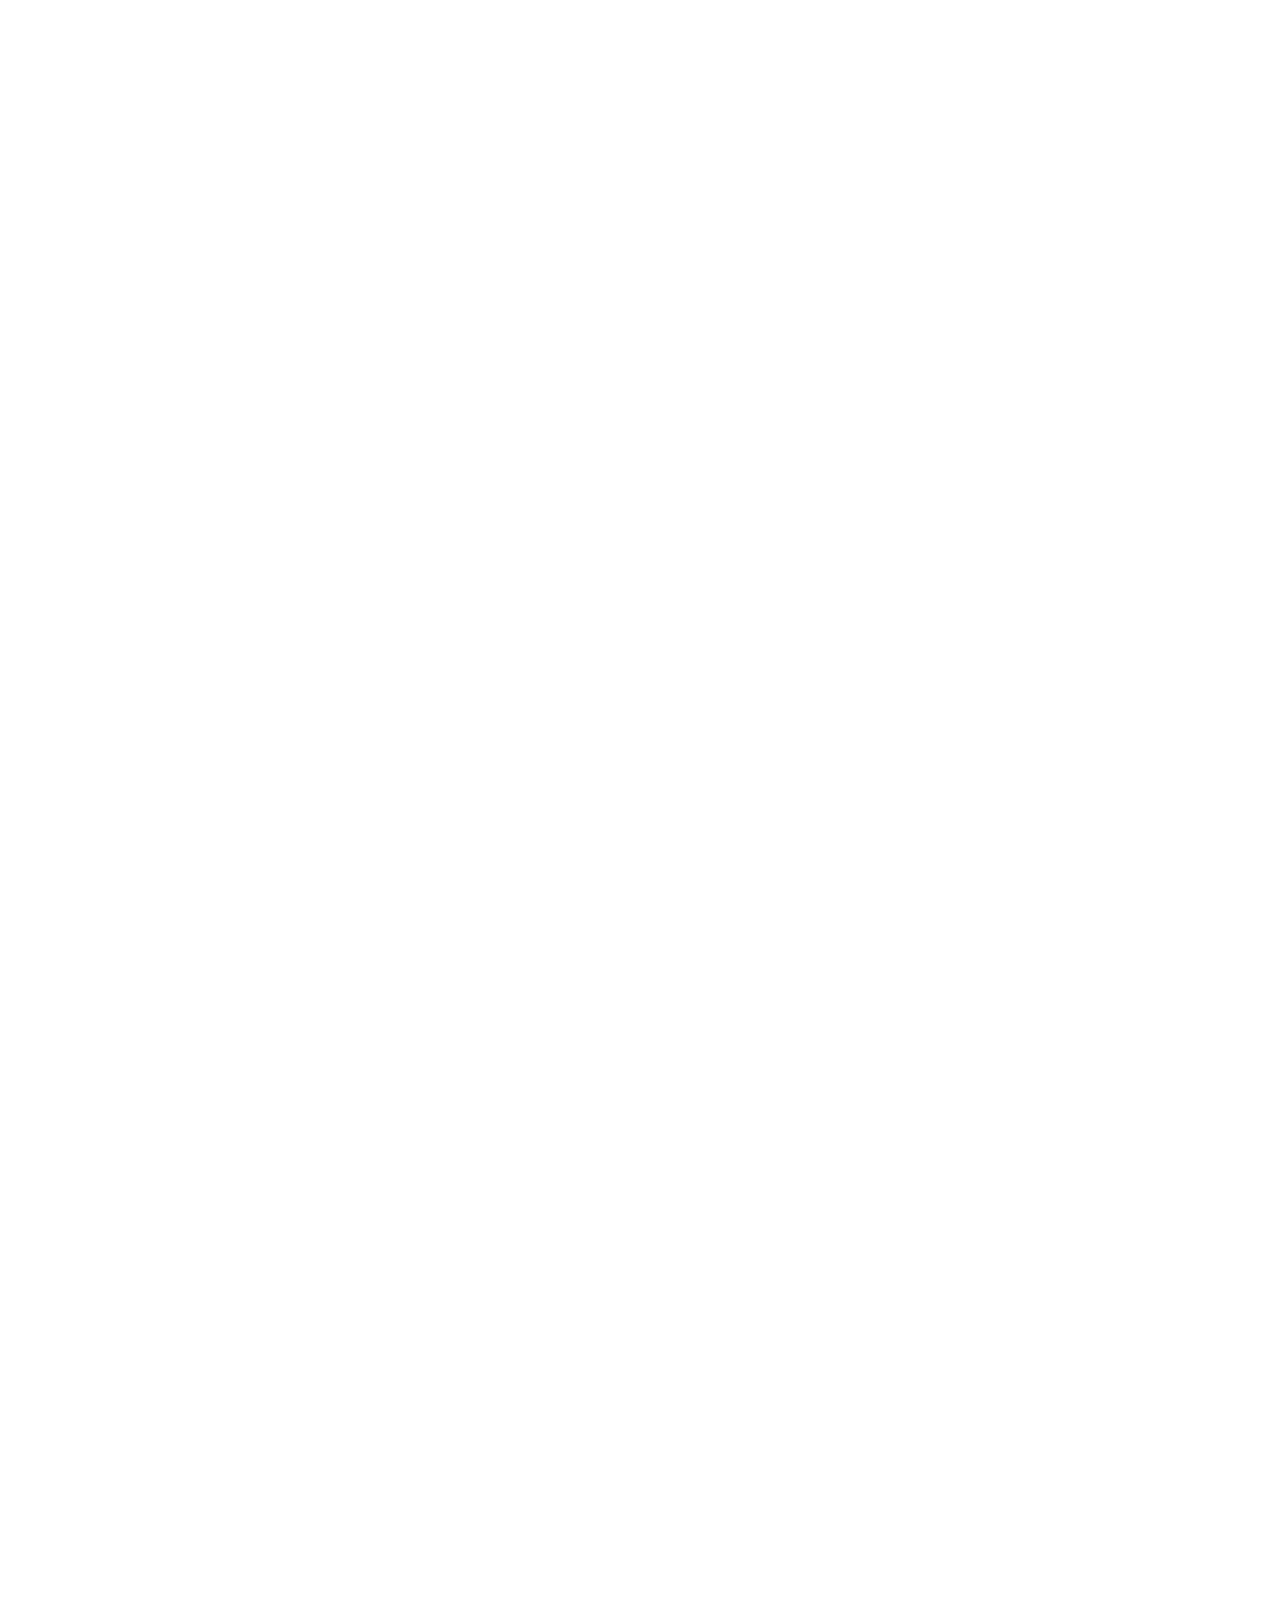
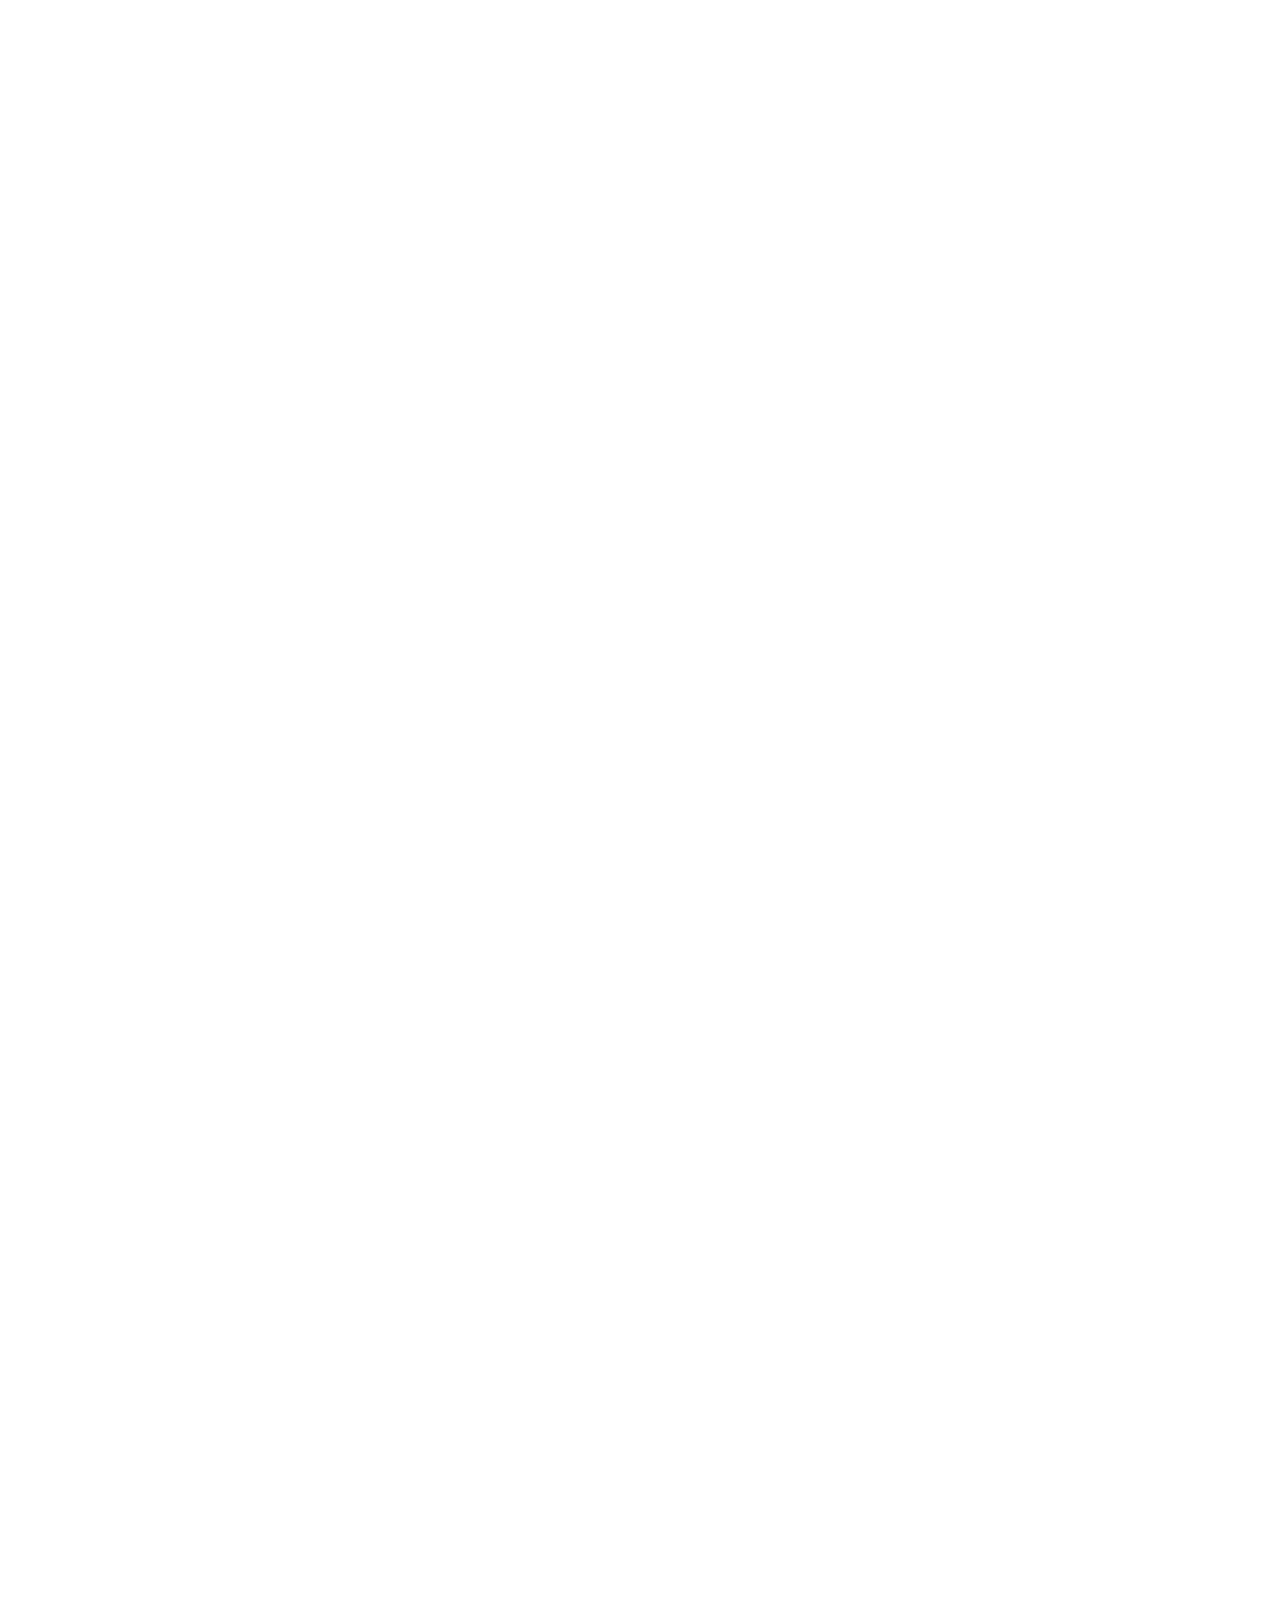
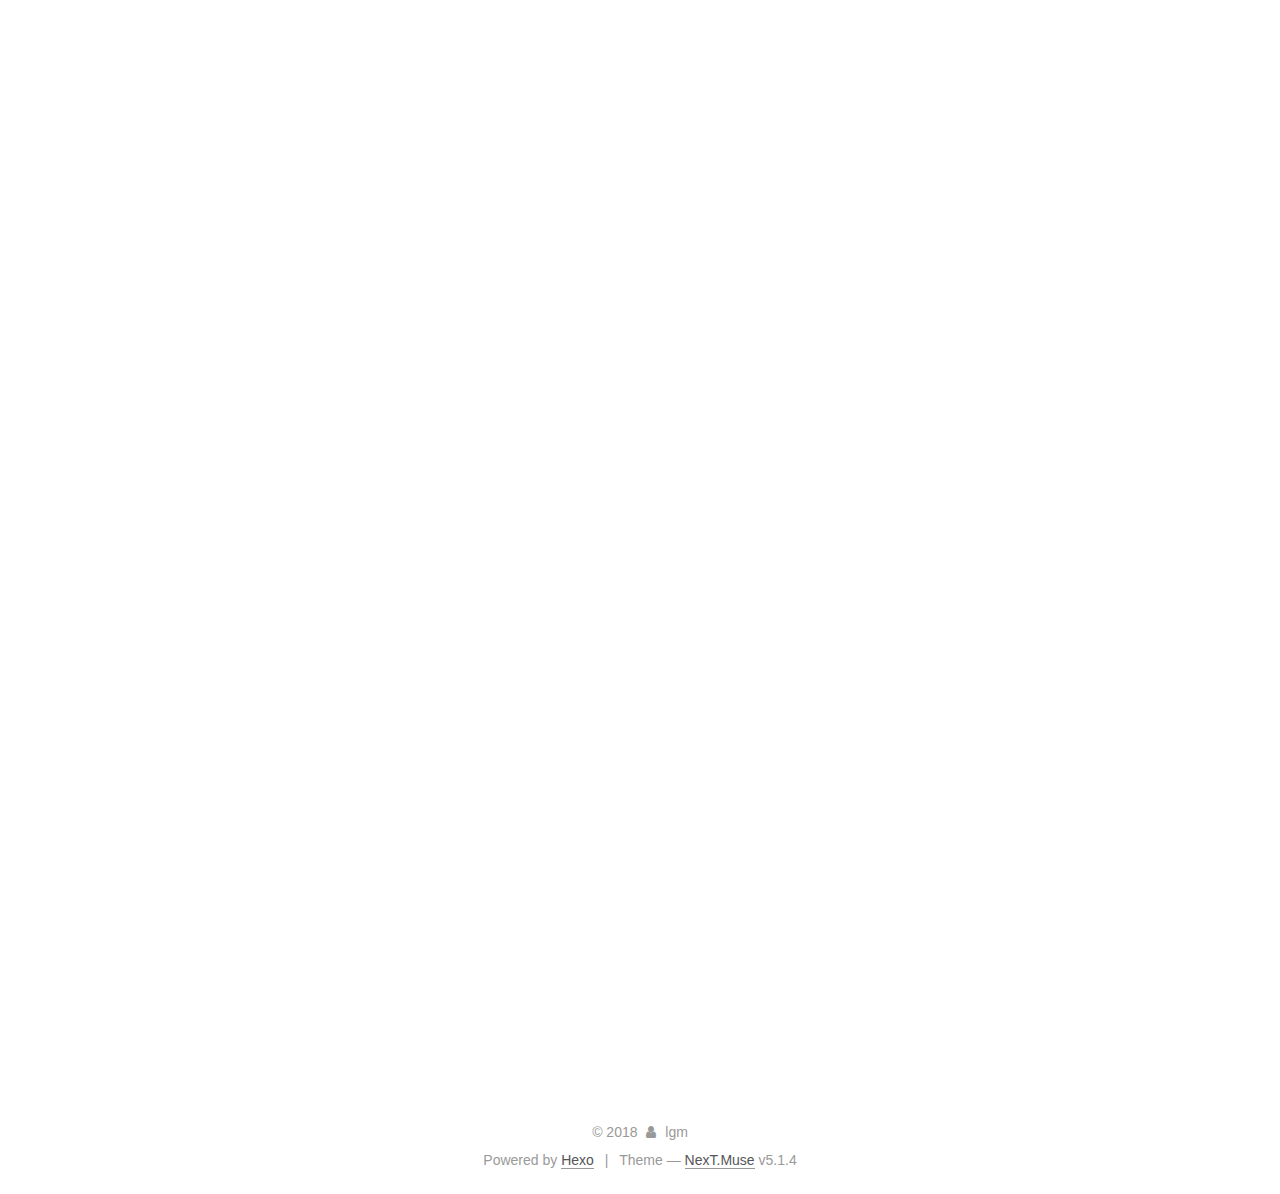
==== commit 1ba0f356: "Site updated: 2018-06-09 14:24:59" ====
--- a/index.html
+++ b/index.html
@@ -215,6 +215,172 @@
           <div id="content" class="content">
             
   <section id="posts" class="posts-expand">
+    
+      
+
+  
+
+  
+  
+  
+
+  <article class="post post-type-normal" itemscope itemtype="http://schema.org/Article">
+  
+  
+  
+  <div class="post-block">
+    <link itemprop="mainEntityOfPage" href="http://yoursite.com/2018/06/09/HTML常用标签的使用/">
+
+    <span hidden itemprop="author" itemscope itemtype="http://schema.org/Person">
+      <meta itemprop="name" content="lgm">
+      <meta itemprop="description" content="">
+      <meta itemprop="image" content="/images/avatar.gif">
+    </span>
+
+    <span hidden itemprop="publisher" itemscope itemtype="http://schema.org/Organization">
+      <meta itemprop="name" content="Today">
+    </span>
+
+    
+      <header class="post-header">
+
+        
+        
+          <h1 class="post-title" itemprop="name headline">
+                
+                <a class="post-title-link" href="/2018/06/09/HTML常用标签的使用/" itemprop="url">HTML常用标签的使用</a></h1>
+        
+
+        <div class="post-meta">
+          <span class="post-time">
+            
+              <span class="post-meta-item-icon">
+                <i class="fa fa-calendar-o"></i>
+              </span>
+              
+                <span class="post-meta-item-text">Posted on</span>
+              
+              <time title="Post created" itemprop="dateCreated datePublished" datetime="2018-06-09T14:22:52+08:00">
+                2018-06-09
+              </time>
+            
+
+            
+
+            
+          </span>
+
+          
+
+          
+            
+          
+
+          
+          
+
+          
+
+          
+
+          
+
+        </div>
+      </header>
+    
+
+    
+    
+    
+    <div class="post-body" itemprop="articleBody">
+
+      
+      
+
+      
+        
+          
+            <h2 id="一、常见标签详解"><a href="#一、常见标签详解" class="headerlink" title="一、常见标签详解"></a>一、常见标签详解</h2><h1 id="1、-标签"><a href="#1、-标签" class="headerlink" title="1、\标签"></a>1、\<iframe>标签</iframe></h1><p>HTML内联框架元素 <iframe> 表示嵌套的浏览上下文，有效地将另一个HTML页面嵌入到当前页面中。在HTML 4.01中，文档可能包含头部和正文，或头部和框架集，但不能包含正文和框架集。但是，<iframe>可以在正常的文档主体中使用。每个浏览上下文都有自己的会话历史记录和活动文档。包含嵌入内容的浏览上下文称为父浏览上下文。顶级浏览上下文（没有父级）通常是浏览器窗口。</iframe></iframe></p>
+<h2 id="属性"><a href="#属性" class="headerlink" title="属性"></a>属性</h2><p>只详细说明几个重要的属性</p>
+<ul>
+<li><strong>frameborder</strong> 取值为1时（默认值），告诉浏览器在当前iframe与其他iframe之间绘制边框，取0时则无需绘制此边框。</li>
+<li><strong>name</strong> 嵌入的浏览上下文（框架）的名称。该名称可以用作\<a>标签，<form>标签的target属性值，或<input> 标签和 <button>标签的formtaget属性值。</button></form></a></li>
+<li><strong>height</strong> 以CSS像素格式HTML5，或像素格式HTML 4.01，或百分比格式指定frame的高度。</li>
+<li><strong>width</strong> 以CSS像素格式HTML5，或以像素格式HTML 4.01，或以百分比格式指定frame的宽度。</li>
+<li><strong>src</strong> 嵌套页面的URL地址。使用遵守同源策略的  ‘about:blank’ 来嵌套空白页。</li>
+</ul>
+<h1 id="2、-标签"><a href="#2、-标签" class="headerlink" title="2、\标签"></a>2、\<a>标签</a></h1><p>HTML \<a> 元素  (或锚元素) 可以创建一个到其他网页、文件、同一页面内的位置、电子邮件地址或任何其他URL的超链接。</a></p>
+<h2 id="属性-1"><a href="#属性-1" class="headerlink" title="属性"></a>属性</h2><ul>
+<li><strong>download</strong> 此属性指示浏览器下载URL而不是导航到URL，因此将提示用户将其保存为本地文件。</li>
+<li><strong>href</strong> 这是一个必需属性为锚定义一个超文本链接来源。这表示链接目标的URL或URL片段。URL片段是由一个hash符号（＃），它指定一个内部目标在当前文档中的位置（ID）开头的名字。URL不限于网页（HTTP）的文件。URL可能使用浏览器所支持的任何协议。例如，文件，FTP，大多数用户代理mailto工作。PS:<em>可以使用 href=”#top” 或者 href=”#” 链接返回到页面顶部。</em>除此之外href可以接：<br>1、无协议的写法，如：//qq.com<br>2、链接到本页某个部分#xxx 也可以是查询语句?name=xxx 或者相对路径./xxx.html<br>3、伪协议javascript:alert(1); 点击不跳转不刷新javascript:;</li>
+<li><strong>target</strong> 该属性指定在何处显示链接的资源。 取值为标签（tab），窗口（window），或框架（iframe）等浏览上下文的名称或其他关键词。以下关键字具有特殊的意义:<br>_self: 当前页面加载。此值是默认的，如果没有指定属性的话。<br>_blank: 新窗口打开。<br>_parent: 加载响应到当前框架的父框架。如果没有parent框架或者浏览上下文，此选项的行为方式相同_self。（嵌套一层iframe标签，在上层打开）<br>_top: 加载响应进入顶层浏览（即，浏览上下文，它是当前的一个的祖先，并且没有parent）。如果没有parent框架或者浏览上下文，此选项的行为方式相同_self。（嵌套多层iframe标签，最顶层打开）</li>
+</ul>
+<h1 id="3、标签"><a href="#3、标签" class="headerlink" title="3、标签"></a>3、<form>标签</form></h1><p>HTML <form> 元素 表示了文档中的一个区域，这个区域包含有交互控制元件，用来向web服务器提交信息。</form></p>
+<h2 id="属性-2"><a href="#属性-2" class="headerlink" title="属性"></a>属性</h2><ul>
+<li><strong>action</strong> 一个处理这个form信息的程序所在的URL。这个值可以被 <button> 或者 </button><input> 元素中的 formaction 属性重载（覆盖）。</li>
+<li><strong>method</strong> 浏览器使用这种 HTTP 方式来提交 form. 可能的值有:<br>1、post: 指的是 HTTP POST 方法 ; 表单数据会包含在表单体内然后发送给服务器.<br>2、get: 指的是 HTTP GET 方法; 表单数据会附加在 action 属性的URI中，并以 ‘?’ 作为分隔符, 然后这样得到的 URI 再发送给服务器. 当这样做（数据暴露在URI里面）没什么副作用，或者表单仅包含ASCII字符时，再使用这种方法吧。（如果是GET的话和a标签功能一样）<br>这个值可以被 <button> 或者 </button><input> 元素中的 formmethod 属性重载（覆盖）。</li>
+<li><strong>name</strong> 这个form的名字。在HTML4中，这个用法不被推荐(作为替代，应该使用id). HTML5中，一个文档中的多个form当中，name必须唯一而不仅仅是一个空字符串。</li>
+<li><strong>target</strong> 一个名字或者说关键字，用来指示在提交表单之后，在哪里显示收到的回复. 在 HTML 4 里, 这是一个用于 frame 的名字/关键字. 在 HTML5 里, 这是一个用于 browsing context 浏览器上下文  的名字/关键字 (举例来说, 标签页tab, 窗口window, or 或者行内 frame). 如下的关键字含有特别的含义:<br>1、_self: 在当前HTML4或HTML5文档页面重新加载返回值。这个是默认值。译注：也就是说如果这个文档在一个frame中的话，self是在当前frame（document）中重新加载的，而不是整个页面（window）。<br>2、_blank: 以新的HTML4或HTML5文档窗口加载返回值。<br>3、_parent: 在父级的frame中以HTML4或HTML5文档形式加载返回值，如果没有父级的frame，行为和_self一致。<br>4、_top: 如果是HTML 4文档: 清空当前文档，加载返回内容；HTML5: 在当前文档的最高级内加载返回值，如果没有父级，和_self的行为一致。<br>5、iframename: 返回值在指定frame中加载。</li>
+</ul>
+<h1 id="4、标签"><a href="#4、标签" class="headerlink" title="4、标签"></a>4、<input>标签</h1><p>HTML <input> 元素用于为基于Web的表单创建交互式控件，以便接受来自用户的数据。</p>
+<h2 id="属性-3"><a href="#属性-3" class="headerlink" title="属性"></a>属性</h2><p><input>标签的属性非常多，这里我只写几种常用的属性，更多可在MDN上查找</p>
+<ul>
+<li><strong>name</strong> 控件的名称，与表单数据一起提交。</li>
+<li><strong>value</strong> 控件的初始值. 此属性是可选的，除非type 属性是radio或checkbox。注意，当重新加载页面时，如果在重新加载之前更改了值，Gecko和IE将忽略HTML源代码中指定的值。</li>
+<li><strong>checked</strong> 如果该元素的type属性的值为radio或者checkbox,则该布尔属性的存在与否表明了该控件是否是默认选择状态.</li>
+<li><strong>disabled</strong> 这个布尔属性表示此表单控件不可用。 特别是在禁用的控件中， click 事件 将不会被分发 。 并且，禁用的控件的值在提交表单时也不会被提交。如果 type 属性为 hidden，此属性将被忽略。</li>
+<li><strong>type</strong> 控件类型的显示。如果这个属性没有指定，默认的类型是 text。可用的值包括：<br>这里只写出几个常用的类型，详细可以查看MDN<br>1、button：无缺省行为按钮。<br>2、checkbox： 复选框。必须使用 value 属性定义此控件被提交时的值。使用 checked 属性指示控件是否被选择。也可以使用 indeterminate 指示复选框在一种不确定状态（大多数平台上，显示为一条穿过复选框的水平线）。<br>3、password：一个值被遮盖的单行文本字段。使用 maxlength 指定可以输入的值的最大长度 。<br>4、radio：单选按钮。必须使用 value 属性定义此控件被提交时的值。使用checked 必须指示控件是否缺省被选择。在同一个”单选按钮组“中，所有单选按钮的 name 属性使用同一个值； 一个单选按钮组中是，同一时间只有一个单选按钮可以被选择。<br>5、submit：用于提交表单的按钮。<br>6、text：单行字段；换行会将自动从输入的值中移除。</li>
+</ul>
+<h1 id="5、标签"><a href="#5、标签" class="headerlink" title="5、标签"></a>5、<button>标签</button></h1><p>HTML <button> 元素表示一个可点击的按钮，可以用在表单或文档其它需要使用简单标准按钮的地方。 默认情况下，HTML按钮的显示样式接近于 user agent 所在的宿主系统平台（用户操作系统）的按钮， 但你可以使用 CSS 来改变按钮的样貌。</button></p>
+<h2 id="属性-4"><a href="#属性-4" class="headerlink" title="属性"></a>属性</h2><ul>
+<li><strong>name</strong> button的名称，与表单数据一起提交。</li>
+<li><strong>value</strong> button的初始值。它定义的值与表单数据的提交按钮相关联。当表单中的数据被提交时，这个值便以参数的形式被递送至服务器。</li>
+<li><strong>type</strong> button的类型。可选值：<br>1、submit:  此按钮提交表单数据给服务器。未指定时，此值为默认值，或者如果此属性动态变为空值或无效值。<br>2、reset:  此按钮重置所有组件为初始值。<br>3、button: 此按钮没有默认行为。它可以有与元素事件相关的客户端脚本，当事件出现时可触发。<br>4、menu: 此按钮打开一个由指定<menu>元素进行定义的弹出菜单。</menu></li>
+</ul>
+<h1 id="6、标签"><a href="#6、标签" class="headerlink" title="6、标签"></a>6、<table>标签</table></h1><p>HTML的 table 元素表示表格数据 — 即通过二维数据表表示的信息。</p>
+<h2 id="属性-5"><a href="#属性-5" class="headerlink" title="属性"></a>属性</h2><p>表格标签支持 全局属性。所有属性现在已经弃用（请使用CSS代替）。</p>
+<h2 id="相关"><a href="#相关" class="headerlink" title="相关"></a>相关</h2><ul>
+<li>其它表格相关的HTML元素: <caption>, <col>, <colgroup>, <tbody>, <td>, <tfoot>, <th>, <thead>, <tr>;</tr></thead></th></tfoot></td></tbody></colgroup></caption></li>
+<li>可能特别有用的关于设定表格元素样式的 CSS 属性：<br>width 控制表格的宽度；<br>border, border-style, border-color, border-width, border-collapse, border-spacing 控制 单元格边框，规则和框架方面；<br>margin 和padding 设定特定的单元格内容样式；<br>text-align 和vertical-align 定义文本和单元格内容的对齐方式。<h2 id="二、HTML标签注意事项"><a href="#二、HTML标签注意事项" class="headerlink" title="二、HTML标签注意事项"></a>二、HTML标签注意事项</h2></li>
+</ul>
+<h2 id="HTML标签是什么"><a href="#HTML标签是什么" class="headerlink" title="HTML标签是什么"></a>HTML标签是什么</h2><p>通过HTMl标签是可以清晰的看出网页的内部结构，简单的来说就是通过标签，我们可以来声明这是个什么东西，而不是用来决定这个东西是什么样子，例如：<strong>\<strong></strong>和<strong>\<b></b></strong>的默认CSS样式是一样的，为什么还要有两个标签,这是因为strong是一个逻辑状态，而bold是一个物理状态。逻辑状态分离内容和表现形式，使用逻辑状态允许你用各种不同的方式来表达。比如你想把文字渲染成红色，使用其它大小的字体、带有下划线或其他样式，而不是加粗的样式。必须要理解使用strong呈现出的表现形式不同于单纯的加粗。 因为bold是一个物理状态，他没有区分表现形式和内容。如果让bold做了加粗文本外的其它任何事情，都将会令人困惑而且也不符合逻辑。<br>很多人喜欢用<div>和<span>这样的无含义标签从头用到尾，这样是不对的，因为看起来会很费劲，都会要加上class，这样就会降低代码可读性，</span></div></strong></p>
+<h2 id="关于块级元素和内联元素的区别"><a href="#关于块级元素和内联元素的区别" class="headerlink" title="关于块级元素和内联元素的区别"></a>关于块级元素和内联元素的区别</h2><p>HTML标签是没有块级元素和内联元素的区别，什么时候才有？只有在CSS里面才有，例如，我们都以为<div>是块级元素，但如果是下面这样，还能说<div>是块级元素吗？</div></div></p>
+<figure class="highlight plain"><table><tr><td class="gutter"><pre><span class="line">1</span><br><span class="line">2</span><br><span class="line">3</span><br><span class="line">4</span><br><span class="line">5</span><br></pre></td><td class="code"><pre><span class="line">&lt;style&gt;</span><br><span class="line">  div&#123;</span><br><span class="line">    display: inline;</span><br><span class="line">  &#125;</span><br><span class="line">&lt;/style&gt;</span><br></pre></td></tr></table></figure>
+<p>现在<div>就是内联元素了，也就是说HTML无法控制一个元素是块级元素还是内联元素，也就是说HTML只是定义这是一个什么东西，而不是去管它是什么样子。</div></p>
+
+          
+        
+      
+    </div>
+    
+    
+    
+
+    
+
+    
+
+    
+
+    <footer class="post-footer">
+      
+
+      
+
+      
+
+      
+      
+        <div class="post-eof"></div>
+      
+    </footer>
+  </div>
+  
+  
+  
+  </article>
+
+
     
       
 
@@ -880,7 +1046,7 @@
               
                 <a href="/archives/">
               
-                  <span class="site-state-item-count">4</span>
+                  <span class="site-state-item-count">5</span>
                   <span class="site-state-item-name">posts</span>
                 </a>
               </div>
--- a/css/main.css
+++ b/css/main.css
@@ -1822,7 +1822,7 @@
   width: 4px;
   height: 4px;
   border-radius: 50%;
-  background: #1f211a;
+  background: #38ffe3;
 }
 .links-of-blogroll {
   font-size: 13px;
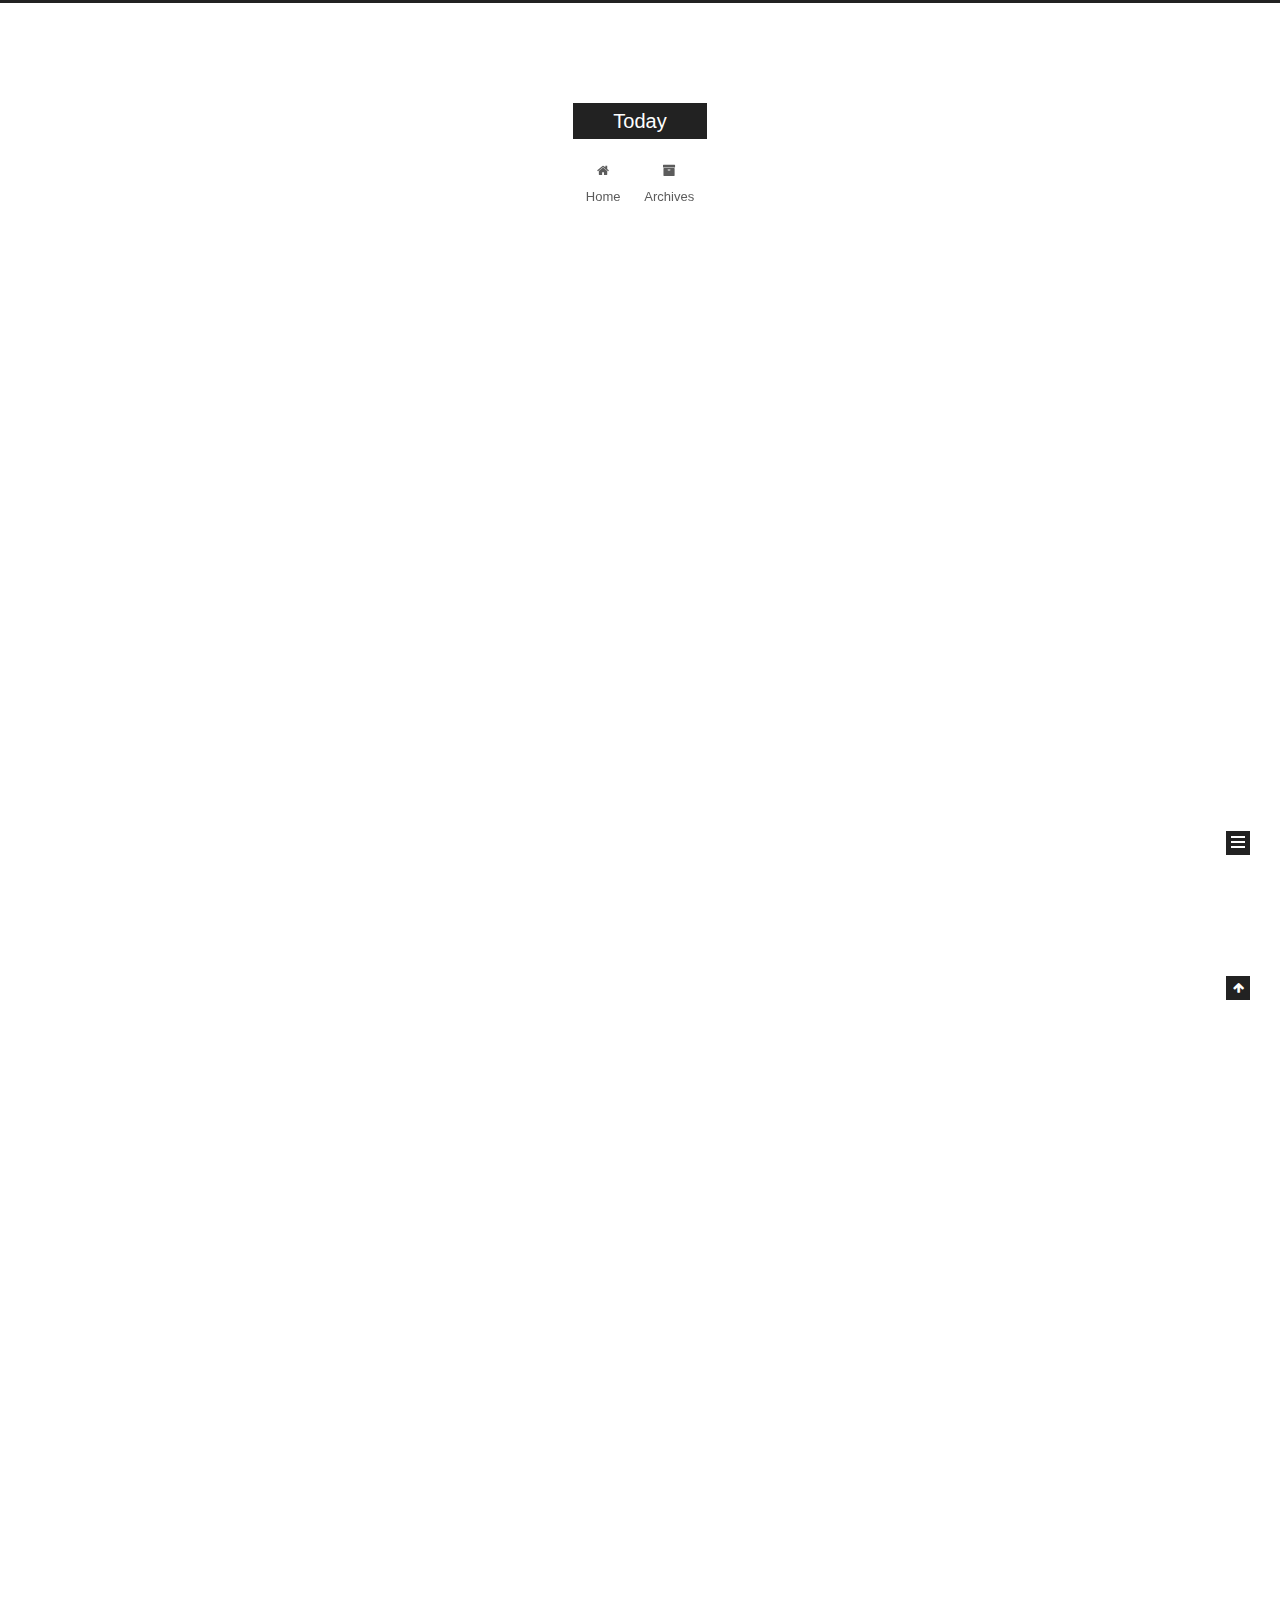
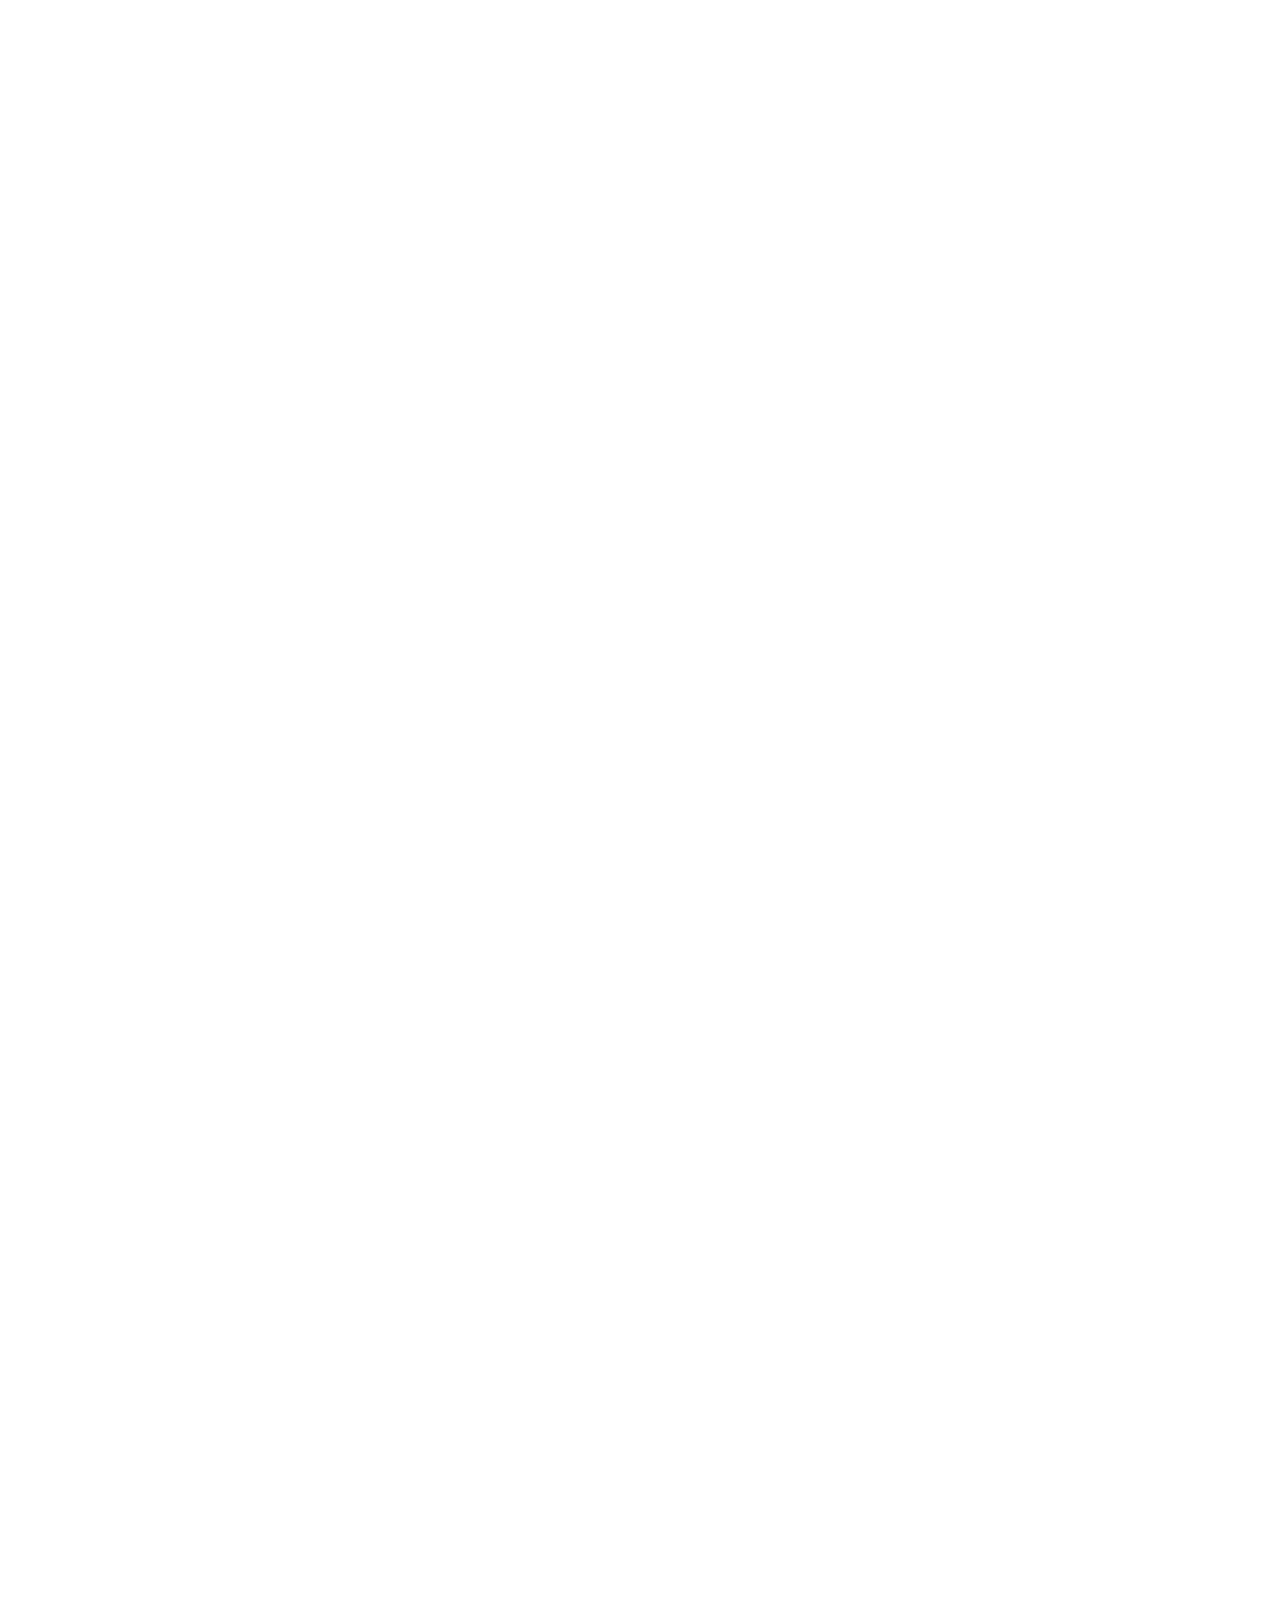
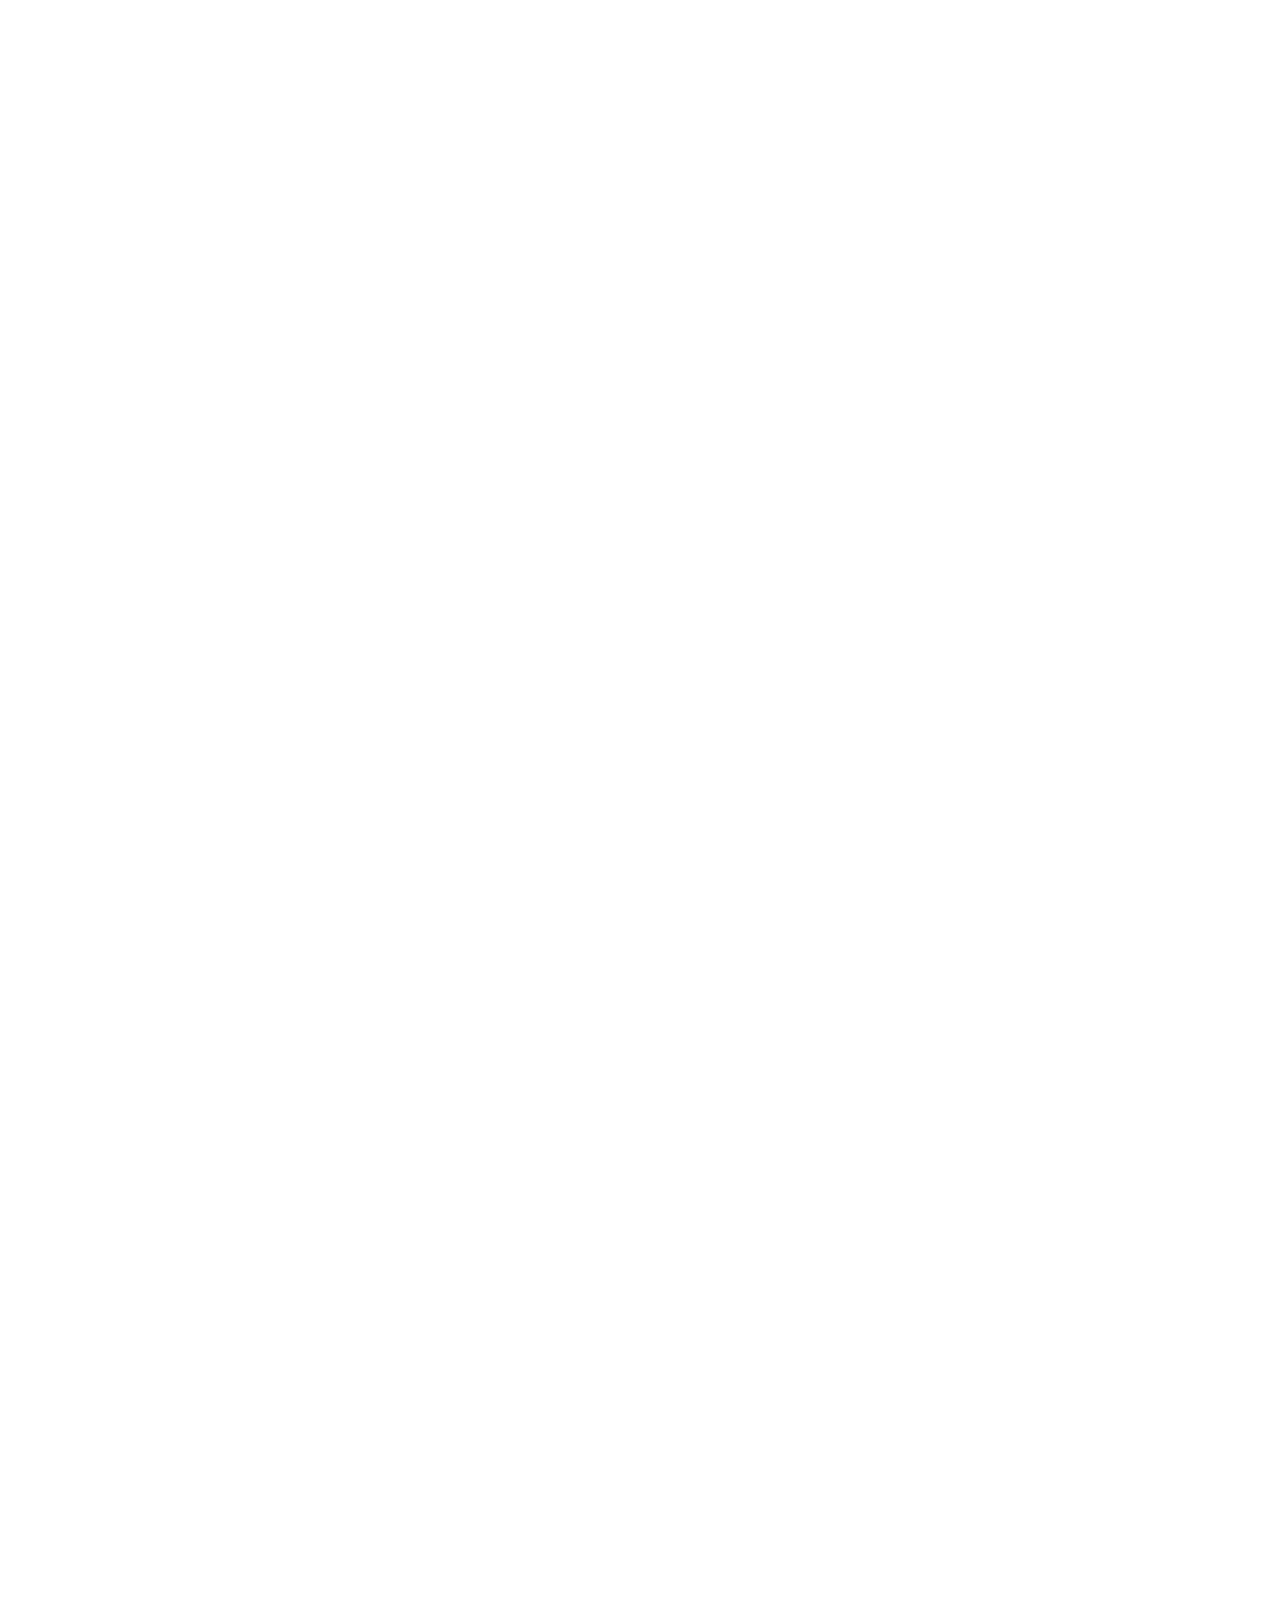
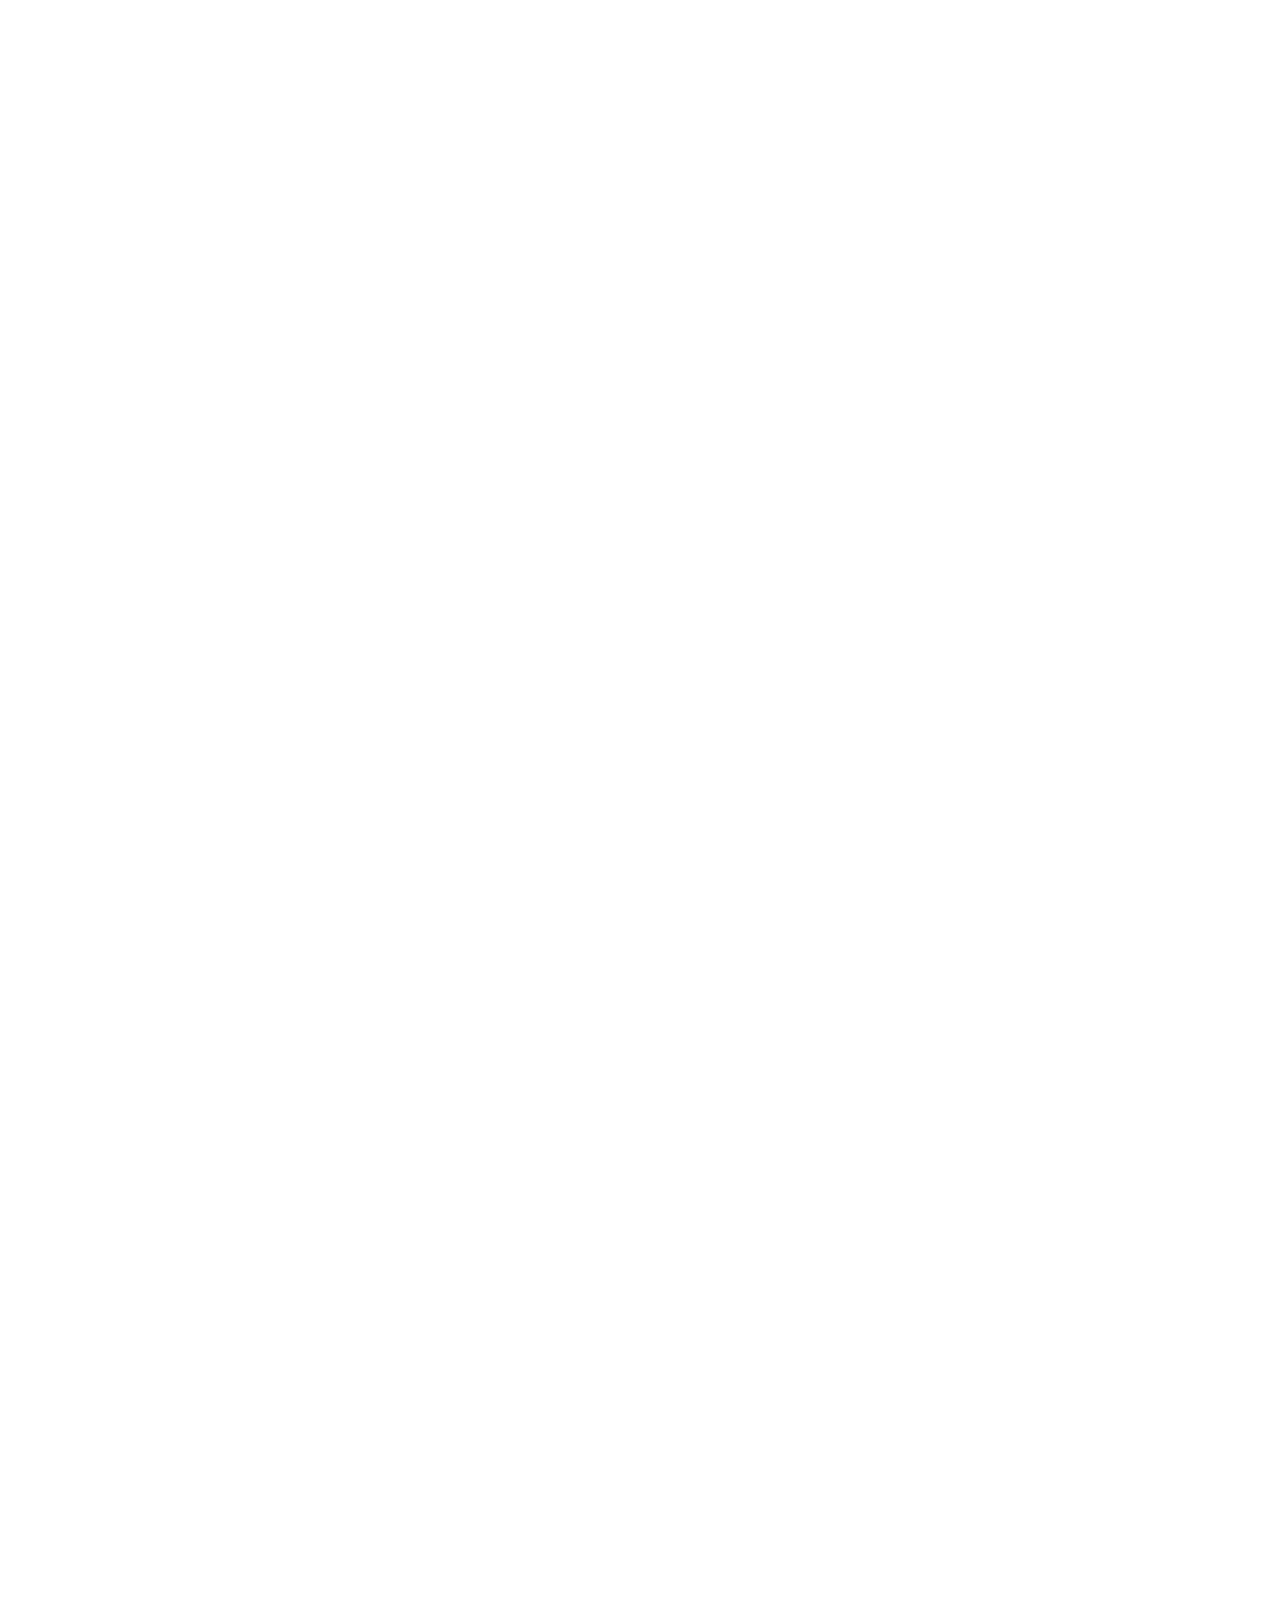
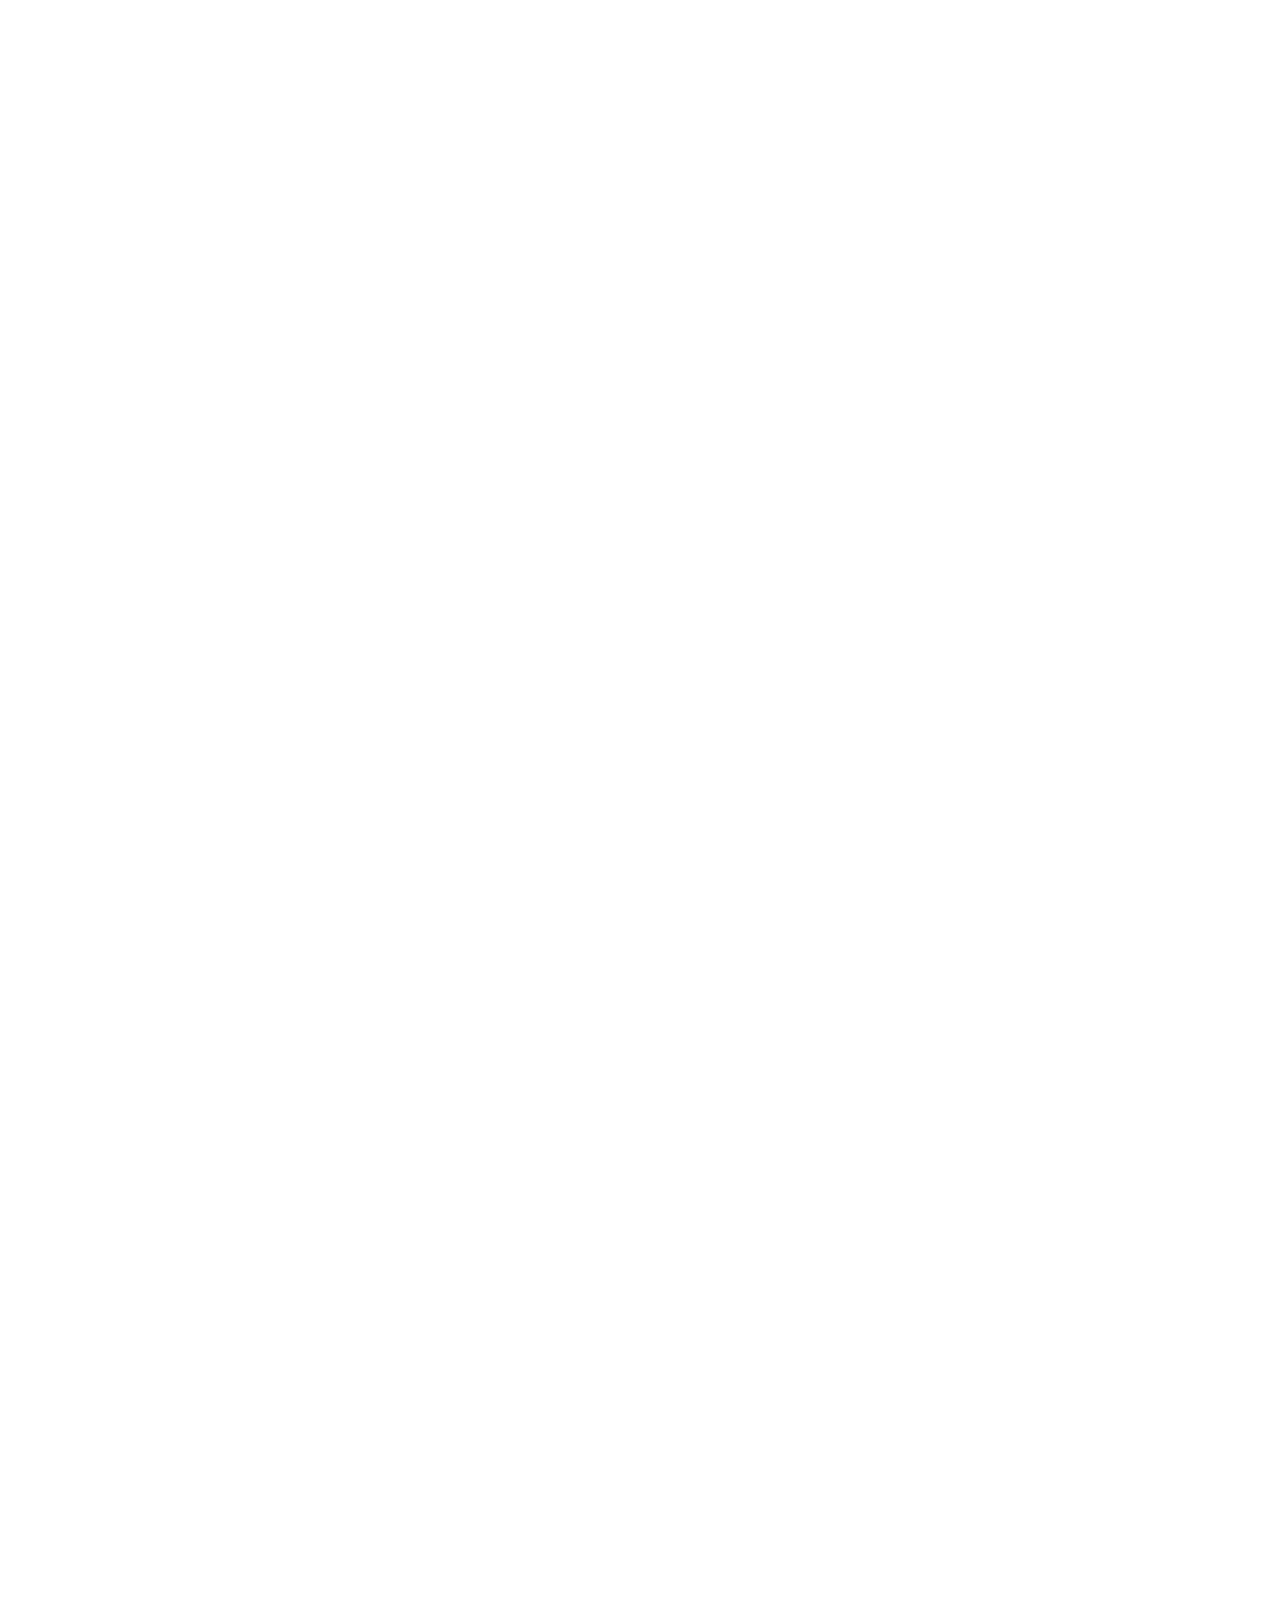
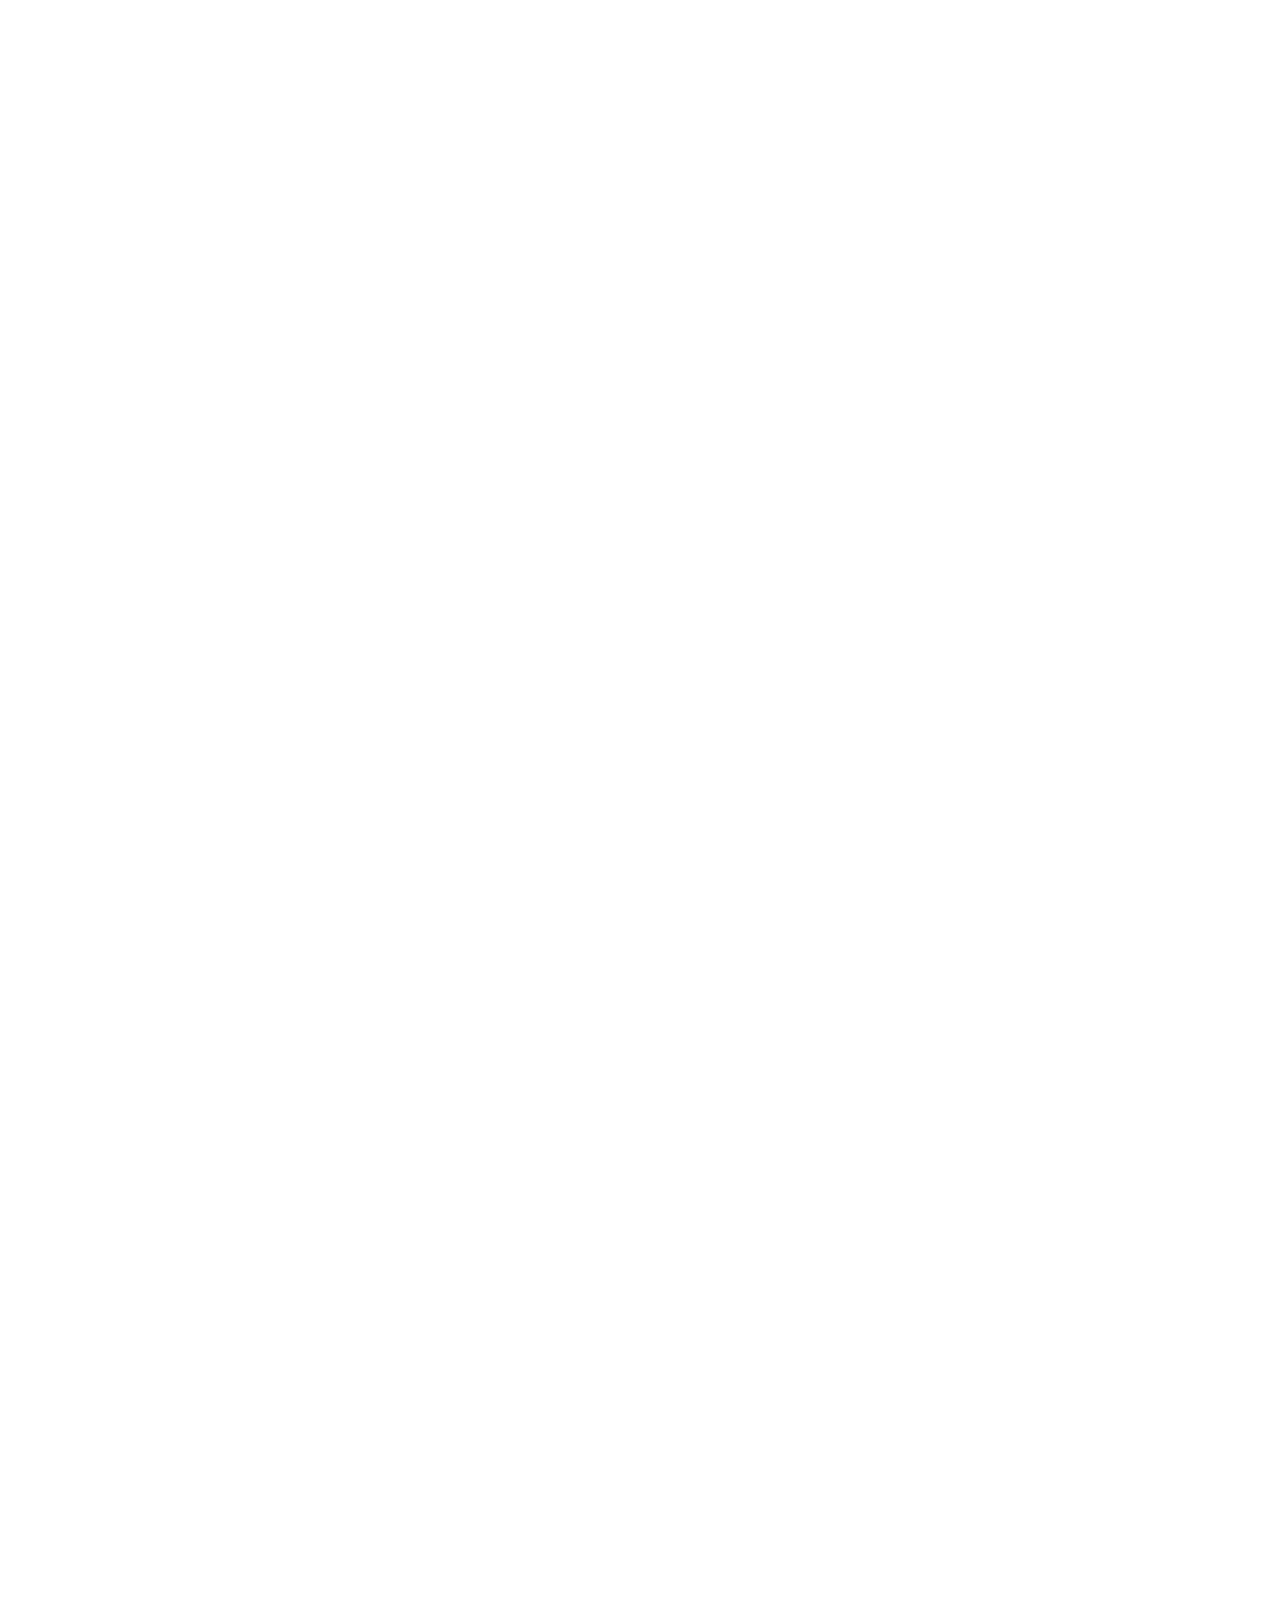
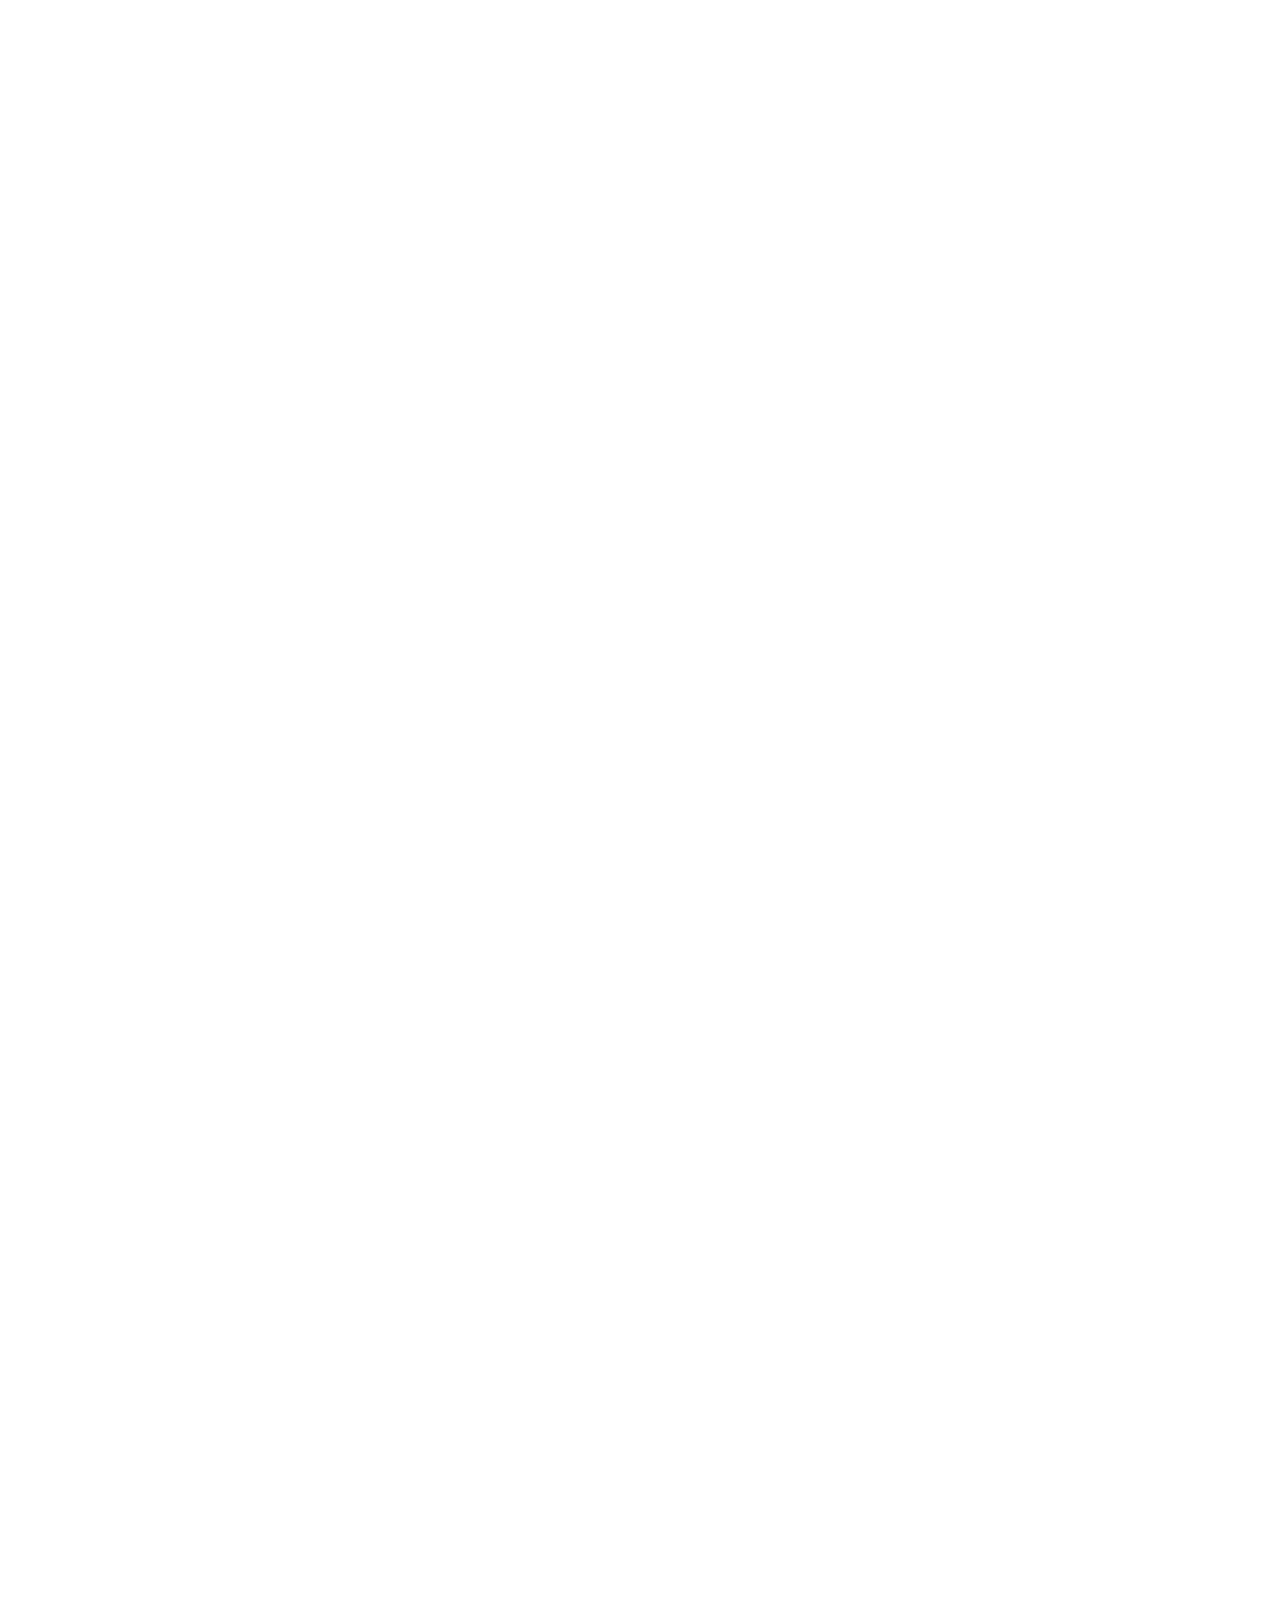
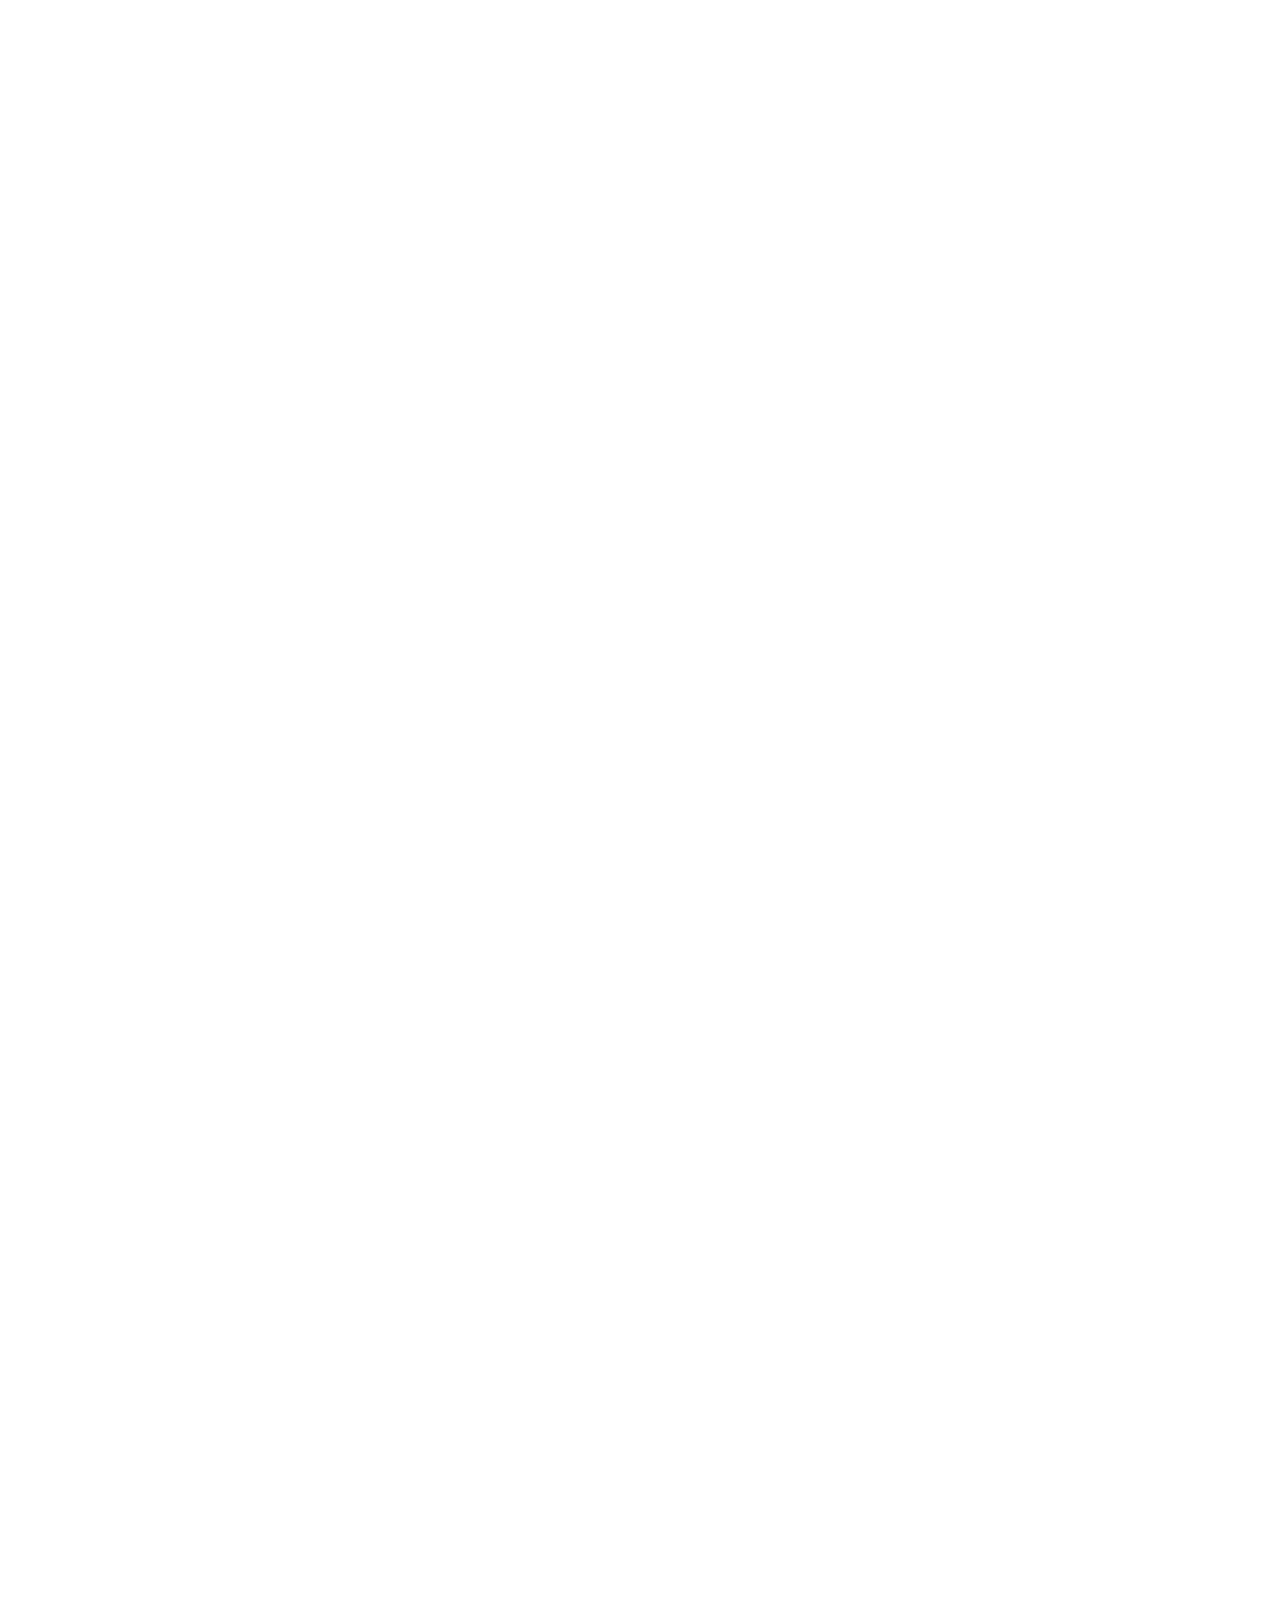
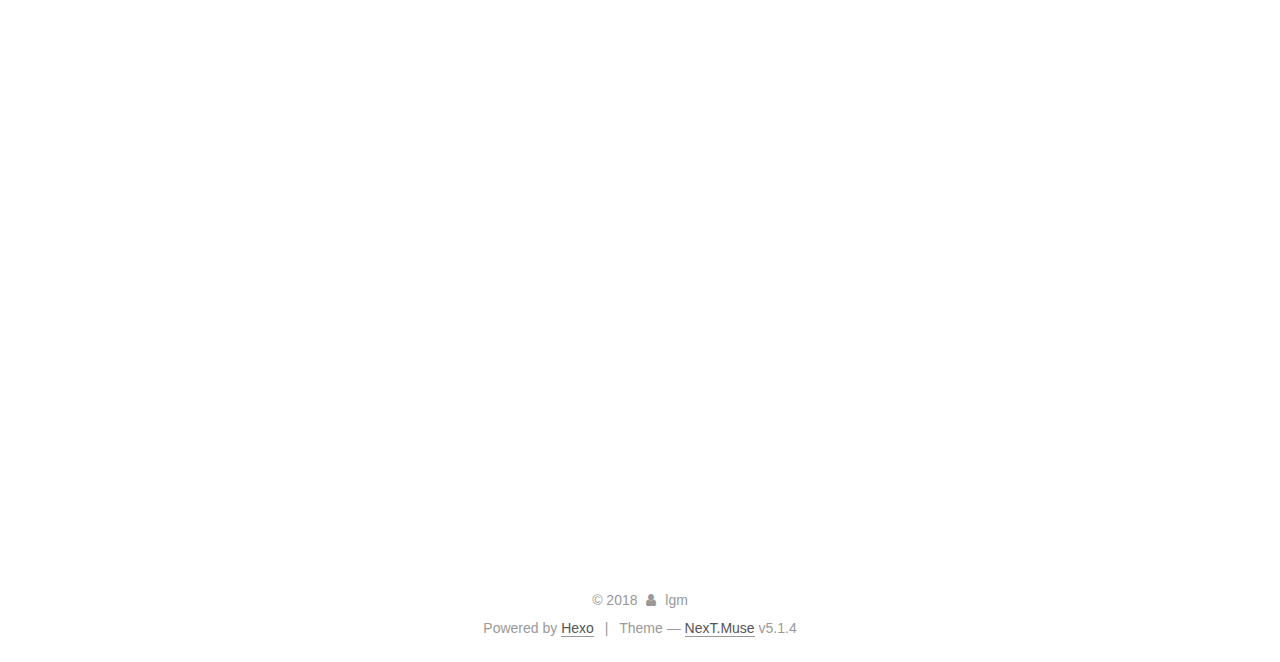
==== commit 71413e1e: "Site updated: 2018-06-09 14:44:26" ====
--- a/index.html
+++ b/index.html
@@ -300,30 +300,30 @@
       
         
           
-            <h2 id="一、常见标签详解"><a href="#一、常见标签详解" class="headerlink" title="一、常见标签详解"></a>一、常见标签详解</h2><h1 id="1、-标签"><a href="#1、-标签" class="headerlink" title="1、\标签"></a>1、\<iframe>标签</iframe></h1><p>HTML内联框架元素 <iframe> 表示嵌套的浏览上下文，有效地将另一个HTML页面嵌入到当前页面中。在HTML 4.01中，文档可能包含头部和正文，或头部和框架集，但不能包含正文和框架集。但是，<iframe>可以在正常的文档主体中使用。每个浏览上下文都有自己的会话历史记录和活动文档。包含嵌入内容的浏览上下文称为父浏览上下文。顶级浏览上下文（没有父级）通常是浏览器窗口。</iframe></iframe></p>
+            <h2 id="一、常见标签详解"><a href="#一、常见标签详解" class="headerlink" title="一、常见标签详解"></a>一、常见标签详解</h2><h1 id="1、-lt-iframe-标签"><a href="#1、-lt-iframe-标签" class="headerlink" title="1、&lt;iframe>标签"></a>1、&lt;iframe>标签</h1><p>HTML内联框架元素 &lt;iframe> 表示嵌套的浏览上下文，有效地将另一个HTML页面嵌入到当前页面中。在HTML 4.01中，文档可能包含头部和正文，或头部和框架集，但不能包含正文和框架集。但是，&lt;iframe>可以在正常的文档主体中使用。每个浏览上下文都有自己的会话历史记录和活动文档。包含嵌入内容的浏览上下文称为父浏览上下文。顶级浏览上下文（没有父级）通常是浏览器窗口。</p>
 <h2 id="属性"><a href="#属性" class="headerlink" title="属性"></a>属性</h2><p>只详细说明几个重要的属性</p>
 <ul>
 <li><strong>frameborder</strong> 取值为1时（默认值），告诉浏览器在当前iframe与其他iframe之间绘制边框，取0时则无需绘制此边框。</li>
-<li><strong>name</strong> 嵌入的浏览上下文（框架）的名称。该名称可以用作\<a>标签，<form>标签的target属性值，或<input> 标签和 <button>标签的formtaget属性值。</button></form></a></li>
+<li><strong>name</strong> 嵌入的浏览上下文（框架）的名称。该名称可以用作&lt;a>标签，&lt;form>标签的target属性值，或&lt;input> 标签和 &lt;button>标签的formtaget属性值。</li>
 <li><strong>height</strong> 以CSS像素格式HTML5，或像素格式HTML 4.01，或百分比格式指定frame的高度。</li>
 <li><strong>width</strong> 以CSS像素格式HTML5，或以像素格式HTML 4.01，或以百分比格式指定frame的宽度。</li>
 <li><strong>src</strong> 嵌套页面的URL地址。使用遵守同源策略的  ‘about:blank’ 来嵌套空白页。</li>
 </ul>
-<h1 id="2、-标签"><a href="#2、-标签" class="headerlink" title="2、\标签"></a>2、\<a>标签</a></h1><p>HTML \<a> 元素  (或锚元素) 可以创建一个到其他网页、文件、同一页面内的位置、电子邮件地址或任何其他URL的超链接。</a></p>
+<h1 id="2、-lt-a-标签"><a href="#2、-lt-a-标签" class="headerlink" title="2、&lt;a>标签"></a>2、&lt;a>标签</h1><p>HTML &lt;a> 元素  (或锚元素) 可以创建一个到其他网页、文件、同一页面内的位置、电子邮件地址或任何其他URL的超链接。</p>
 <h2 id="属性-1"><a href="#属性-1" class="headerlink" title="属性"></a>属性</h2><ul>
 <li><strong>download</strong> 此属性指示浏览器下载URL而不是导航到URL，因此将提示用户将其保存为本地文件。</li>
 <li><strong>href</strong> 这是一个必需属性为锚定义一个超文本链接来源。这表示链接目标的URL或URL片段。URL片段是由一个hash符号（＃），它指定一个内部目标在当前文档中的位置（ID）开头的名字。URL不限于网页（HTTP）的文件。URL可能使用浏览器所支持的任何协议。例如，文件，FTP，大多数用户代理mailto工作。PS:<em>可以使用 href=”#top” 或者 href=”#” 链接返回到页面顶部。</em>除此之外href可以接：<br>1、无协议的写法，如：//qq.com<br>2、链接到本页某个部分#xxx 也可以是查询语句?name=xxx 或者相对路径./xxx.html<br>3、伪协议javascript:alert(1); 点击不跳转不刷新javascript:;</li>
 <li><strong>target</strong> 该属性指定在何处显示链接的资源。 取值为标签（tab），窗口（window），或框架（iframe）等浏览上下文的名称或其他关键词。以下关键字具有特殊的意义:<br>_self: 当前页面加载。此值是默认的，如果没有指定属性的话。<br>_blank: 新窗口打开。<br>_parent: 加载响应到当前框架的父框架。如果没有parent框架或者浏览上下文，此选项的行为方式相同_self。（嵌套一层iframe标签，在上层打开）<br>_top: 加载响应进入顶层浏览（即，浏览上下文，它是当前的一个的祖先，并且没有parent）。如果没有parent框架或者浏览上下文，此选项的行为方式相同_self。（嵌套多层iframe标签，最顶层打开）</li>
 </ul>
-<h1 id="3、标签"><a href="#3、标签" class="headerlink" title="3、标签"></a>3、<form>标签</form></h1><p>HTML <form> 元素 表示了文档中的一个区域，这个区域包含有交互控制元件，用来向web服务器提交信息。</form></p>
+<h1 id="3、-lt-form-标签"><a href="#3、-lt-form-标签" class="headerlink" title="3、&lt;form>标签"></a>3、&lt;form>标签</h1><p>HTML &lt;form> 元素 表示了文档中的一个区域，这个区域包含有交互控制元件，用来向web服务器提交信息。</p>
 <h2 id="属性-2"><a href="#属性-2" class="headerlink" title="属性"></a>属性</h2><ul>
-<li><strong>action</strong> 一个处理这个form信息的程序所在的URL。这个值可以被 <button> 或者 </button><input> 元素中的 formaction 属性重载（覆盖）。</li>
-<li><strong>method</strong> 浏览器使用这种 HTTP 方式来提交 form. 可能的值有:<br>1、post: 指的是 HTTP POST 方法 ; 表单数据会包含在表单体内然后发送给服务器.<br>2、get: 指的是 HTTP GET 方法; 表单数据会附加在 action 属性的URI中，并以 ‘?’ 作为分隔符, 然后这样得到的 URI 再发送给服务器. 当这样做（数据暴露在URI里面）没什么副作用，或者表单仅包含ASCII字符时，再使用这种方法吧。（如果是GET的话和a标签功能一样）<br>这个值可以被 <button> 或者 </button><input> 元素中的 formmethod 属性重载（覆盖）。</li>
+<li><strong>action</strong> 一个处理这个form信息的程序所在的URL。这个值可以被 &lt;button> 或者 &lt;input> 元素中的 formaction 属性重载（覆盖）。</li>
+<li><strong>method</strong> 浏览器使用这种 HTTP 方式来提交 form. 可能的值有:<br>1、post: 指的是 HTTP POST 方法 ; 表单数据会包含在表单体内然后发送给服务器.<br>2、get: 指的是 HTTP GET 方法; 表单数据会附加在 action 属性的URI中，并以 ‘?’ 作为分隔符, 然后这样得到的 URI 再发送给服务器. 当这样做（数据暴露在URI里面）没什么副作用，或者表单仅包含ASCII字符时，再使用这种方法吧。（如果是GET的话和a标签功能一样）<br>这个值可以被 &lt;button> 或者 &lt;input> 元素中的 formmethod 属性重载（覆盖）。</li>
 <li><strong>name</strong> 这个form的名字。在HTML4中，这个用法不被推荐(作为替代，应该使用id). HTML5中，一个文档中的多个form当中，name必须唯一而不仅仅是一个空字符串。</li>
 <li><strong>target</strong> 一个名字或者说关键字，用来指示在提交表单之后，在哪里显示收到的回复. 在 HTML 4 里, 这是一个用于 frame 的名字/关键字. 在 HTML5 里, 这是一个用于 browsing context 浏览器上下文  的名字/关键字 (举例来说, 标签页tab, 窗口window, or 或者行内 frame). 如下的关键字含有特别的含义:<br>1、_self: 在当前HTML4或HTML5文档页面重新加载返回值。这个是默认值。译注：也就是说如果这个文档在一个frame中的话，self是在当前frame（document）中重新加载的，而不是整个页面（window）。<br>2、_blank: 以新的HTML4或HTML5文档窗口加载返回值。<br>3、_parent: 在父级的frame中以HTML4或HTML5文档形式加载返回值，如果没有父级的frame，行为和_self一致。<br>4、_top: 如果是HTML 4文档: 清空当前文档，加载返回内容；HTML5: 在当前文档的最高级内加载返回值，如果没有父级，和_self的行为一致。<br>5、iframename: 返回值在指定frame中加载。</li>
 </ul>
-<h1 id="4、标签"><a href="#4、标签" class="headerlink" title="4、标签"></a>4、<input>标签</h1><p>HTML <input> 元素用于为基于Web的表单创建交互式控件，以便接受来自用户的数据。</p>
-<h2 id="属性-3"><a href="#属性-3" class="headerlink" title="属性"></a>属性</h2><p><input>标签的属性非常多，这里我只写几种常用的属性，更多可在MDN上查找</p>
+<h1 id="4、-lt-input-标签"><a href="#4、-lt-input-标签" class="headerlink" title="4、&lt;input>标签"></a>4、&lt;input>标签</h1><p>HTML &lt;input> 元素用于为基于Web的表单创建交互式控件，以便接受来自用户的数据。</p>
+<h2 id="属性-3"><a href="#属性-3" class="headerlink" title="属性"></a>属性</h2><p>&lt;input>标签的属性非常多，这里我只写几种常用的属性，更多可在MDN上查找</p>
 <ul>
 <li><strong>name</strong> 控件的名称，与表单数据一起提交。</li>
 <li><strong>value</strong> 控件的初始值. 此属性是可选的，除非type 属性是radio或checkbox。注意，当重新加载页面时，如果在重新加载之前更改了值，Gecko和IE将忽略HTML源代码中指定的值。</li>
@@ -331,22 +331,22 @@
 <li><strong>disabled</strong> 这个布尔属性表示此表单控件不可用。 特别是在禁用的控件中， click 事件 将不会被分发 。 并且，禁用的控件的值在提交表单时也不会被提交。如果 type 属性为 hidden，此属性将被忽略。</li>
 <li><strong>type</strong> 控件类型的显示。如果这个属性没有指定，默认的类型是 text。可用的值包括：<br>这里只写出几个常用的类型，详细可以查看MDN<br>1、button：无缺省行为按钮。<br>2、checkbox： 复选框。必须使用 value 属性定义此控件被提交时的值。使用 checked 属性指示控件是否被选择。也可以使用 indeterminate 指示复选框在一种不确定状态（大多数平台上，显示为一条穿过复选框的水平线）。<br>3、password：一个值被遮盖的单行文本字段。使用 maxlength 指定可以输入的值的最大长度 。<br>4、radio：单选按钮。必须使用 value 属性定义此控件被提交时的值。使用checked 必须指示控件是否缺省被选择。在同一个”单选按钮组“中，所有单选按钮的 name 属性使用同一个值； 一个单选按钮组中是，同一时间只有一个单选按钮可以被选择。<br>5、submit：用于提交表单的按钮。<br>6、text：单行字段；换行会将自动从输入的值中移除。</li>
 </ul>
-<h1 id="5、标签"><a href="#5、标签" class="headerlink" title="5、标签"></a>5、<button>标签</button></h1><p>HTML <button> 元素表示一个可点击的按钮，可以用在表单或文档其它需要使用简单标准按钮的地方。 默认情况下，HTML按钮的显示样式接近于 user agent 所在的宿主系统平台（用户操作系统）的按钮， 但你可以使用 CSS 来改变按钮的样貌。</button></p>
+<h1 id="5、-lt-button-标签"><a href="#5、-lt-button-标签" class="headerlink" title="5、&lt;button>标签"></a>5、&lt;button>标签</h1><p>HTML &lt;button> 元素表示一个可点击的按钮，可以用在表单或文档其它需要使用简单标准按钮的地方。 默认情况下，HTML按钮的显示样式接近于 user agent 所在的宿主系统平台（用户操作系统）的按钮， 但你可以使用 CSS 来改变按钮的样貌。</p>
 <h2 id="属性-4"><a href="#属性-4" class="headerlink" title="属性"></a>属性</h2><ul>
 <li><strong>name</strong> button的名称，与表单数据一起提交。</li>
 <li><strong>value</strong> button的初始值。它定义的值与表单数据的提交按钮相关联。当表单中的数据被提交时，这个值便以参数的形式被递送至服务器。</li>
-<li><strong>type</strong> button的类型。可选值：<br>1、submit:  此按钮提交表单数据给服务器。未指定时，此值为默认值，或者如果此属性动态变为空值或无效值。<br>2、reset:  此按钮重置所有组件为初始值。<br>3、button: 此按钮没有默认行为。它可以有与元素事件相关的客户端脚本，当事件出现时可触发。<br>4、menu: 此按钮打开一个由指定<menu>元素进行定义的弹出菜单。</menu></li>
-</ul>
-<h1 id="6、标签"><a href="#6、标签" class="headerlink" title="6、标签"></a>6、<table>标签</table></h1><p>HTML的 table 元素表示表格数据 — 即通过二维数据表表示的信息。</p>
+<li><strong>type</strong> button的类型。可选值：<br>1、submit:  此按钮提交表单数据给服务器。未指定时，此值为默认值，或者如果此属性动态变为空值或无效值。<br>2、reset:  此按钮重置所有组件为初始值。<br>3、button: 此按钮没有默认行为。它可以有与元素事件相关的客户端脚本，当事件出现时可触发。<br>4、menu: 此按钮打开一个由指定&lt;menu>元素进行定义的弹出菜单。</li>
+</ul>
+<h1 id="6、-lt-table-标签"><a href="#6、-lt-table-标签" class="headerlink" title="6、&lt;table>标签"></a>6、&lt;table>标签</h1><p>HTML的 table 元素表示表格数据 — 即通过二维数据表表示的信息。</p>
 <h2 id="属性-5"><a href="#属性-5" class="headerlink" title="属性"></a>属性</h2><p>表格标签支持 全局属性。所有属性现在已经弃用（请使用CSS代替）。</p>
 <h2 id="相关"><a href="#相关" class="headerlink" title="相关"></a>相关</h2><ul>
-<li>其它表格相关的HTML元素: <caption>, <col>, <colgroup>, <tbody>, <td>, <tfoot>, <th>, <thead>, <tr>;</tr></thead></th></tfoot></td></tbody></colgroup></caption></li>
+<li>其它表格相关的HTML元素: &lt;caption>, &lt;col>, &lt;colgroup>, &lt;tbody>, &lt;td>, &lt;tfoot>, &lt;th>, &lt;thead>, &lt;tr>;</li>
 <li>可能特别有用的关于设定表格元素样式的 CSS 属性：<br>width 控制表格的宽度；<br>border, border-style, border-color, border-width, border-collapse, border-spacing 控制 单元格边框，规则和框架方面；<br>margin 和padding 设定特定的单元格内容样式；<br>text-align 和vertical-align 定义文本和单元格内容的对齐方式。<h2 id="二、HTML标签注意事项"><a href="#二、HTML标签注意事项" class="headerlink" title="二、HTML标签注意事项"></a>二、HTML标签注意事项</h2></li>
 </ul>
-<h2 id="HTML标签是什么"><a href="#HTML标签是什么" class="headerlink" title="HTML标签是什么"></a>HTML标签是什么</h2><p>通过HTMl标签是可以清晰的看出网页的内部结构，简单的来说就是通过标签，我们可以来声明这是个什么东西，而不是用来决定这个东西是什么样子，例如：<strong>\<strong></strong>和<strong>\<b></b></strong>的默认CSS样式是一样的，为什么还要有两个标签,这是因为strong是一个逻辑状态，而bold是一个物理状态。逻辑状态分离内容和表现形式，使用逻辑状态允许你用各种不同的方式来表达。比如你想把文字渲染成红色，使用其它大小的字体、带有下划线或其他样式，而不是加粗的样式。必须要理解使用strong呈现出的表现形式不同于单纯的加粗。 因为bold是一个物理状态，他没有区分表现形式和内容。如果让bold做了加粗文本外的其它任何事情，都将会令人困惑而且也不符合逻辑。<br>很多人喜欢用<div>和<span>这样的无含义标签从头用到尾，这样是不对的，因为看起来会很费劲，都会要加上class，这样就会降低代码可读性，</span></div></strong></p>
-<h2 id="关于块级元素和内联元素的区别"><a href="#关于块级元素和内联元素的区别" class="headerlink" title="关于块级元素和内联元素的区别"></a>关于块级元素和内联元素的区别</h2><p>HTML标签是没有块级元素和内联元素的区别，什么时候才有？只有在CSS里面才有，例如，我们都以为<div>是块级元素，但如果是下面这样，还能说<div>是块级元素吗？</div></div></p>
+<h2 id="HTML标签是什么"><a href="#HTML标签是什么" class="headerlink" title="HTML标签是什么"></a>HTML标签是什么</h2><p>通过HTMl标签是可以清晰的看出网页的内部结构，简单的来说就是通过标签，我们可以来声明这是个什么东西，而不是用来决定这个东西是什么样子，例如：<strong>&lt;strong></strong>和<strong>&lt;b></strong>的默认CSS样式是一样的，为什么还要有两个标签,这是因为strong是一个逻辑状态，而bold是一个物理状态。逻辑状态分离内容和表现形式，使用逻辑状态允许你用各种不同的方式来表达。比如你想把文字渲染成红色，使用其它大小的字体、带有下划线或其他样式，而不是加粗的样式。必须要理解使用strong呈现出的表现形式不同于单纯的加粗。 因为bold是一个物理状态，他没有区分表现形式和内容。如果让bold做了加粗文本外的其它任何事情，都将会令人困惑而且也不符合逻辑。<br>很多人喜欢用&lt;div>和&lt;span>这样的无含义标签从头用到尾，这样是不对的，因为看起来会很费劲，都会要加上class，这样就会降低代码可读性，</p>
+<h2 id="关于块级元素和内联元素的区别"><a href="#关于块级元素和内联元素的区别" class="headerlink" title="关于块级元素和内联元素的区别"></a>关于块级元素和内联元素的区别</h2><p>HTML标签是没有块级元素和内联元素的区别，什么时候才有？只有在CSS里面才有，例如，我们都以为&lt;div>是块级元素，但如果是下面这样，还能说&lt;div>是块级元素吗？</p>
 <figure class="highlight plain"><table><tr><td class="gutter"><pre><span class="line">1</span><br><span class="line">2</span><br><span class="line">3</span><br><span class="line">4</span><br><span class="line">5</span><br></pre></td><td class="code"><pre><span class="line">&lt;style&gt;</span><br><span class="line">  div&#123;</span><br><span class="line">    display: inline;</span><br><span class="line">  &#125;</span><br><span class="line">&lt;/style&gt;</span><br></pre></td></tr></table></figure>
-<p>现在<div>就是内联元素了，也就是说HTML无法控制一个元素是块级元素还是内联元素，也就是说HTML只是定义这是一个什么东西，而不是去管它是什么样子。</div></p>
+<p>现在&lt;div>就是内联元素了，也就是说HTML无法控制一个元素是块级元素还是内联元素，也就是说HTML只是定义这是一个什么东西，而不是去管它是什么样子。</p>
 
           
         
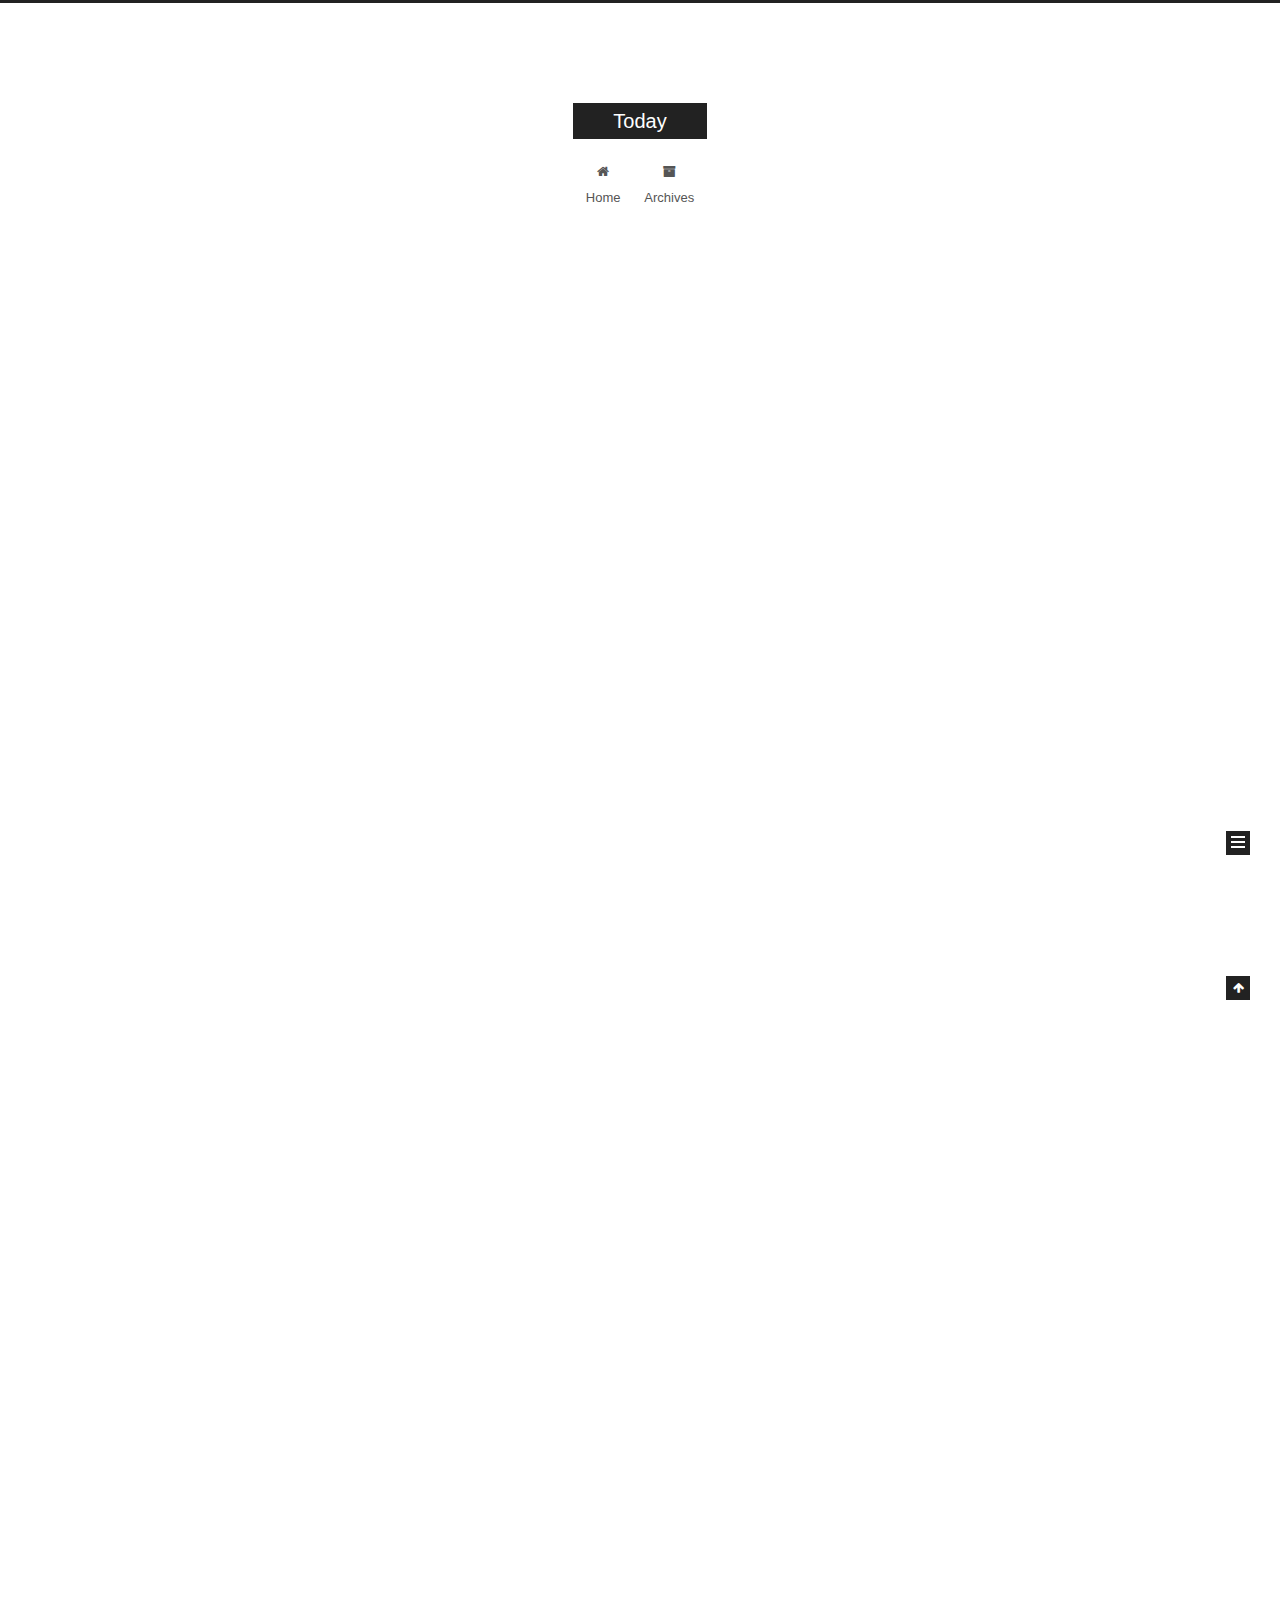
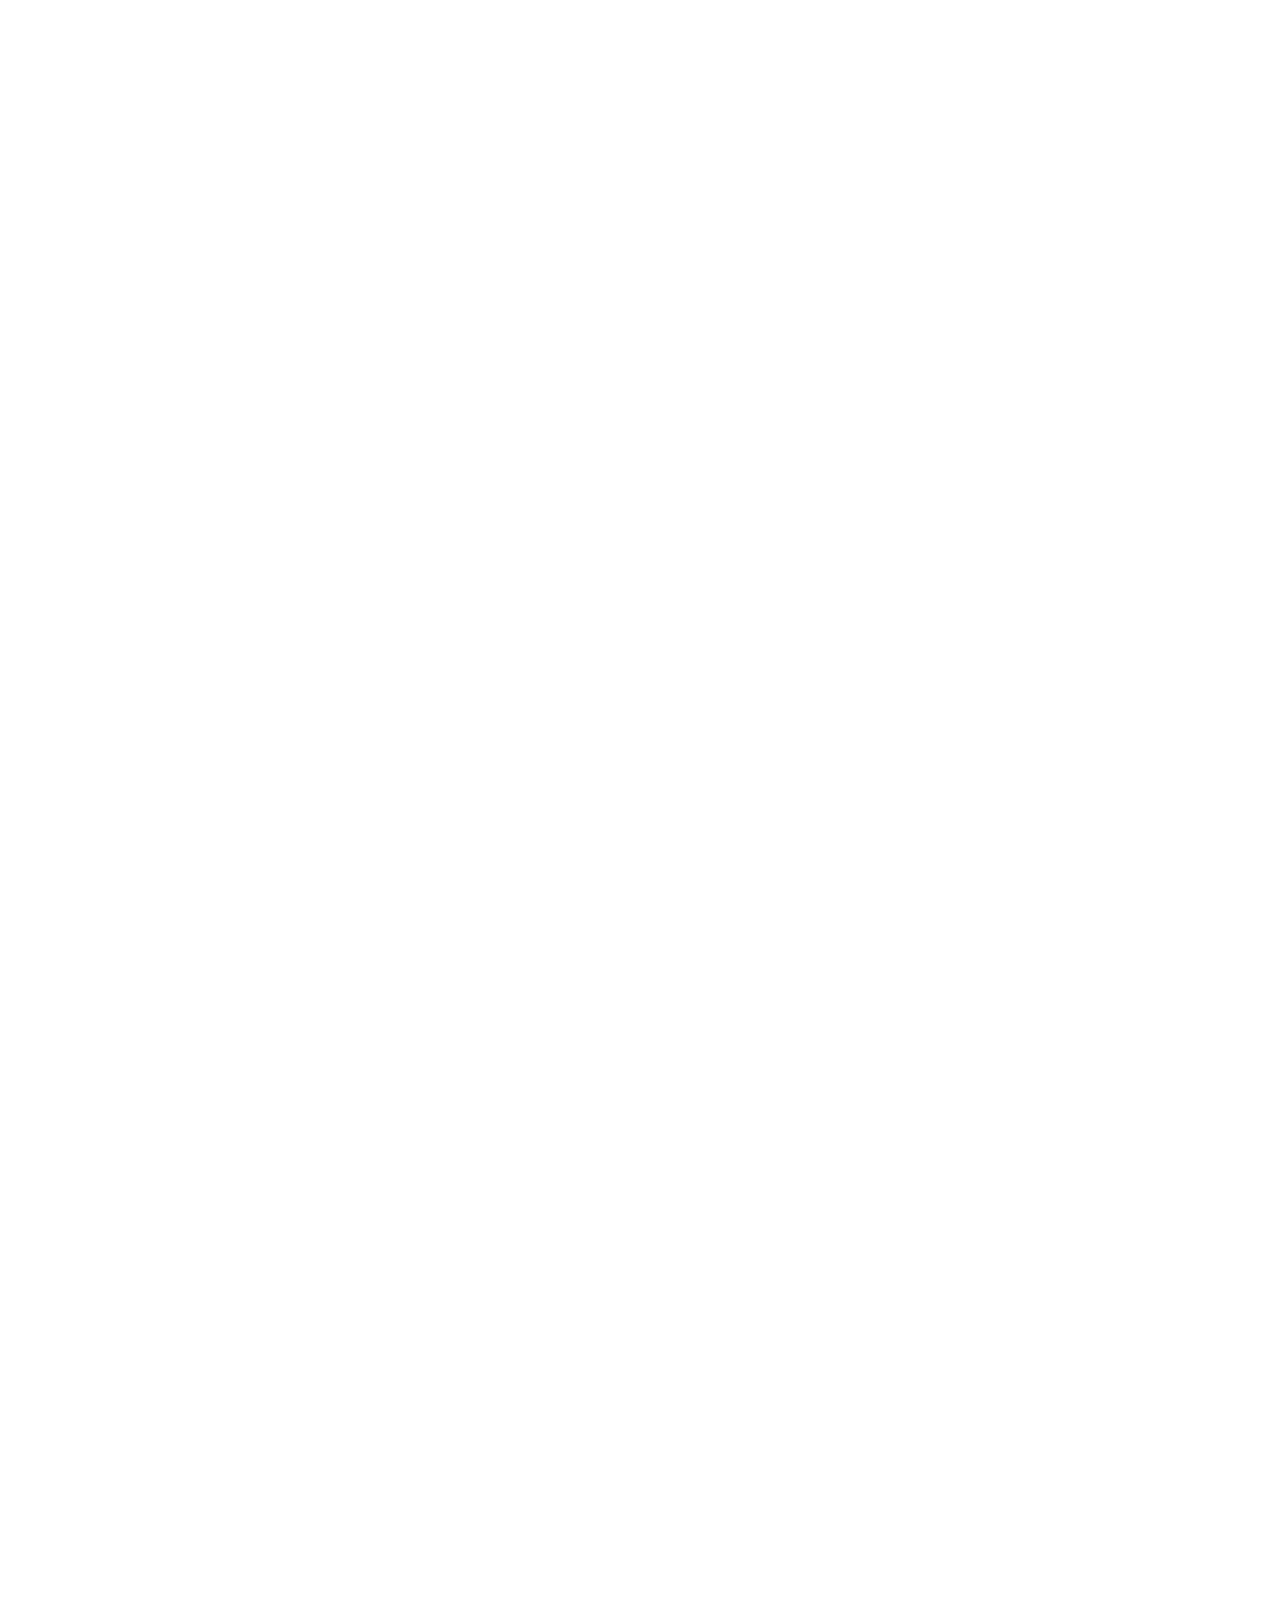
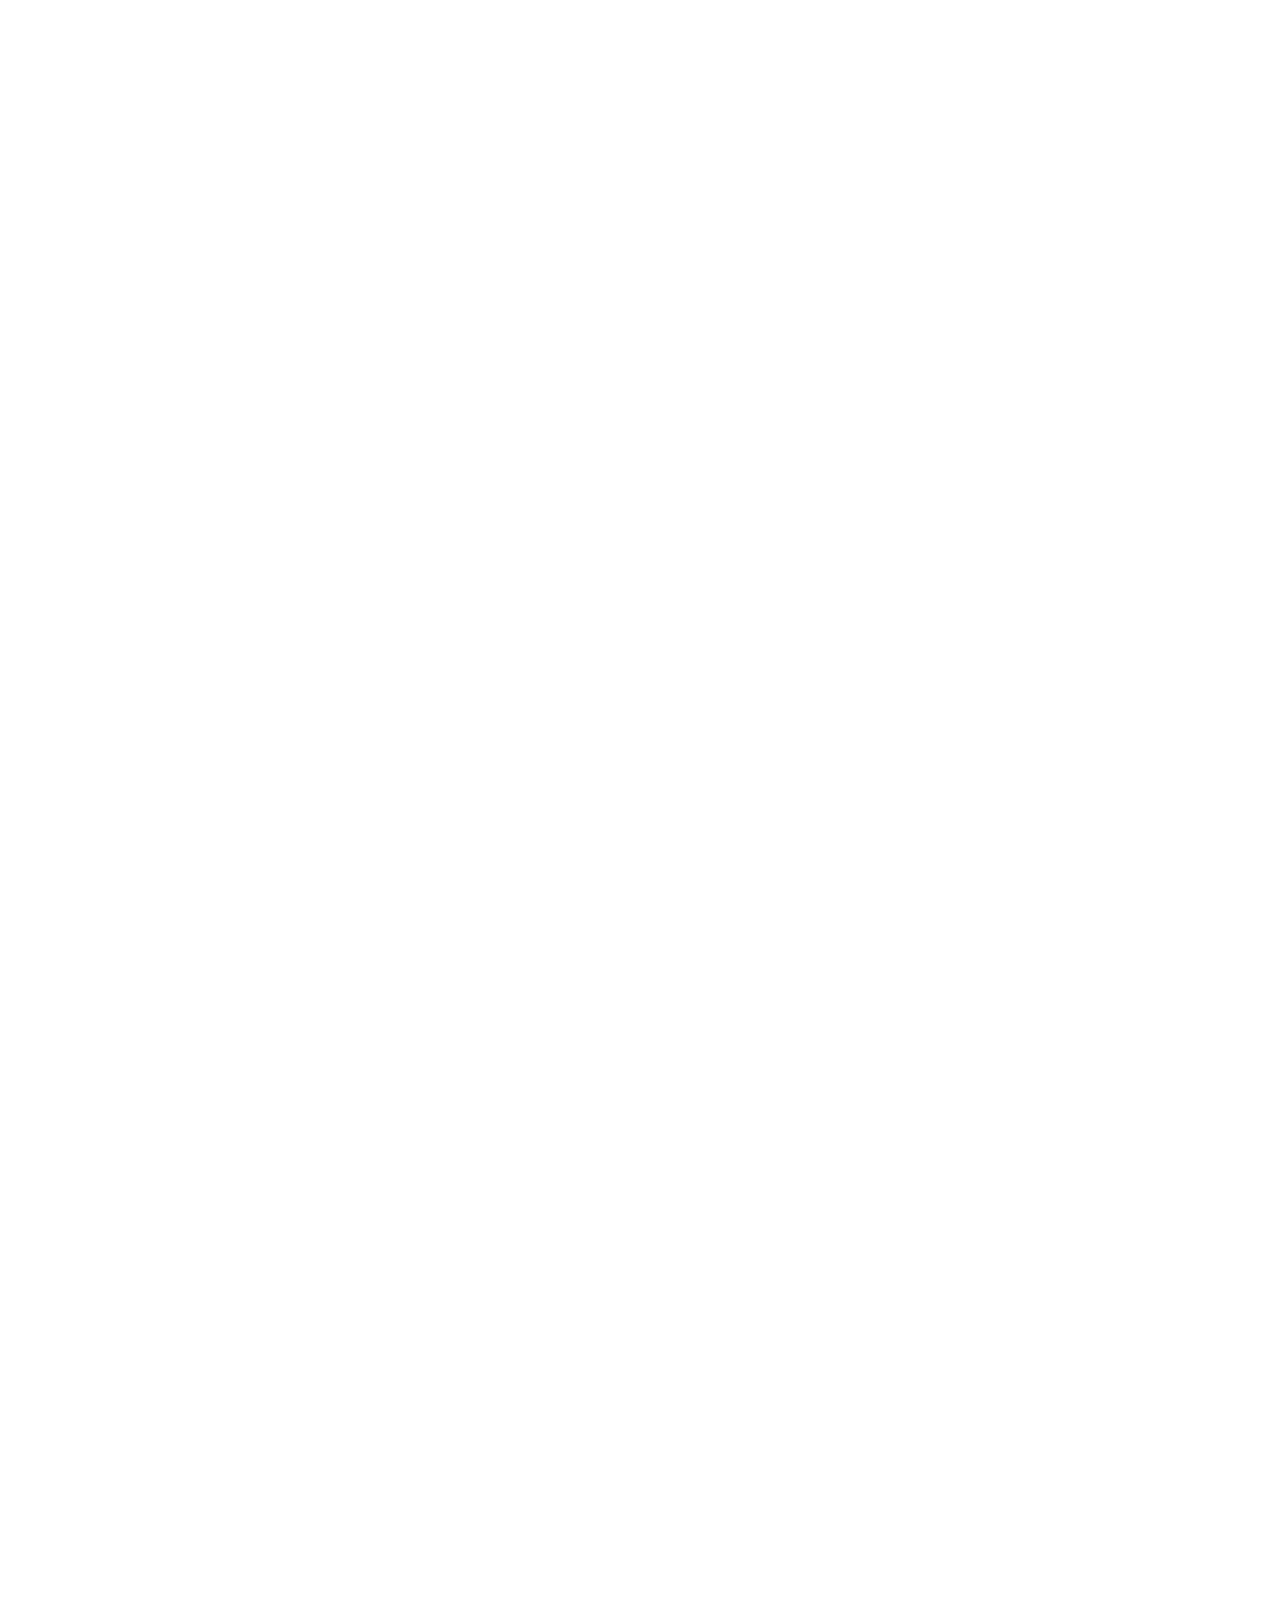
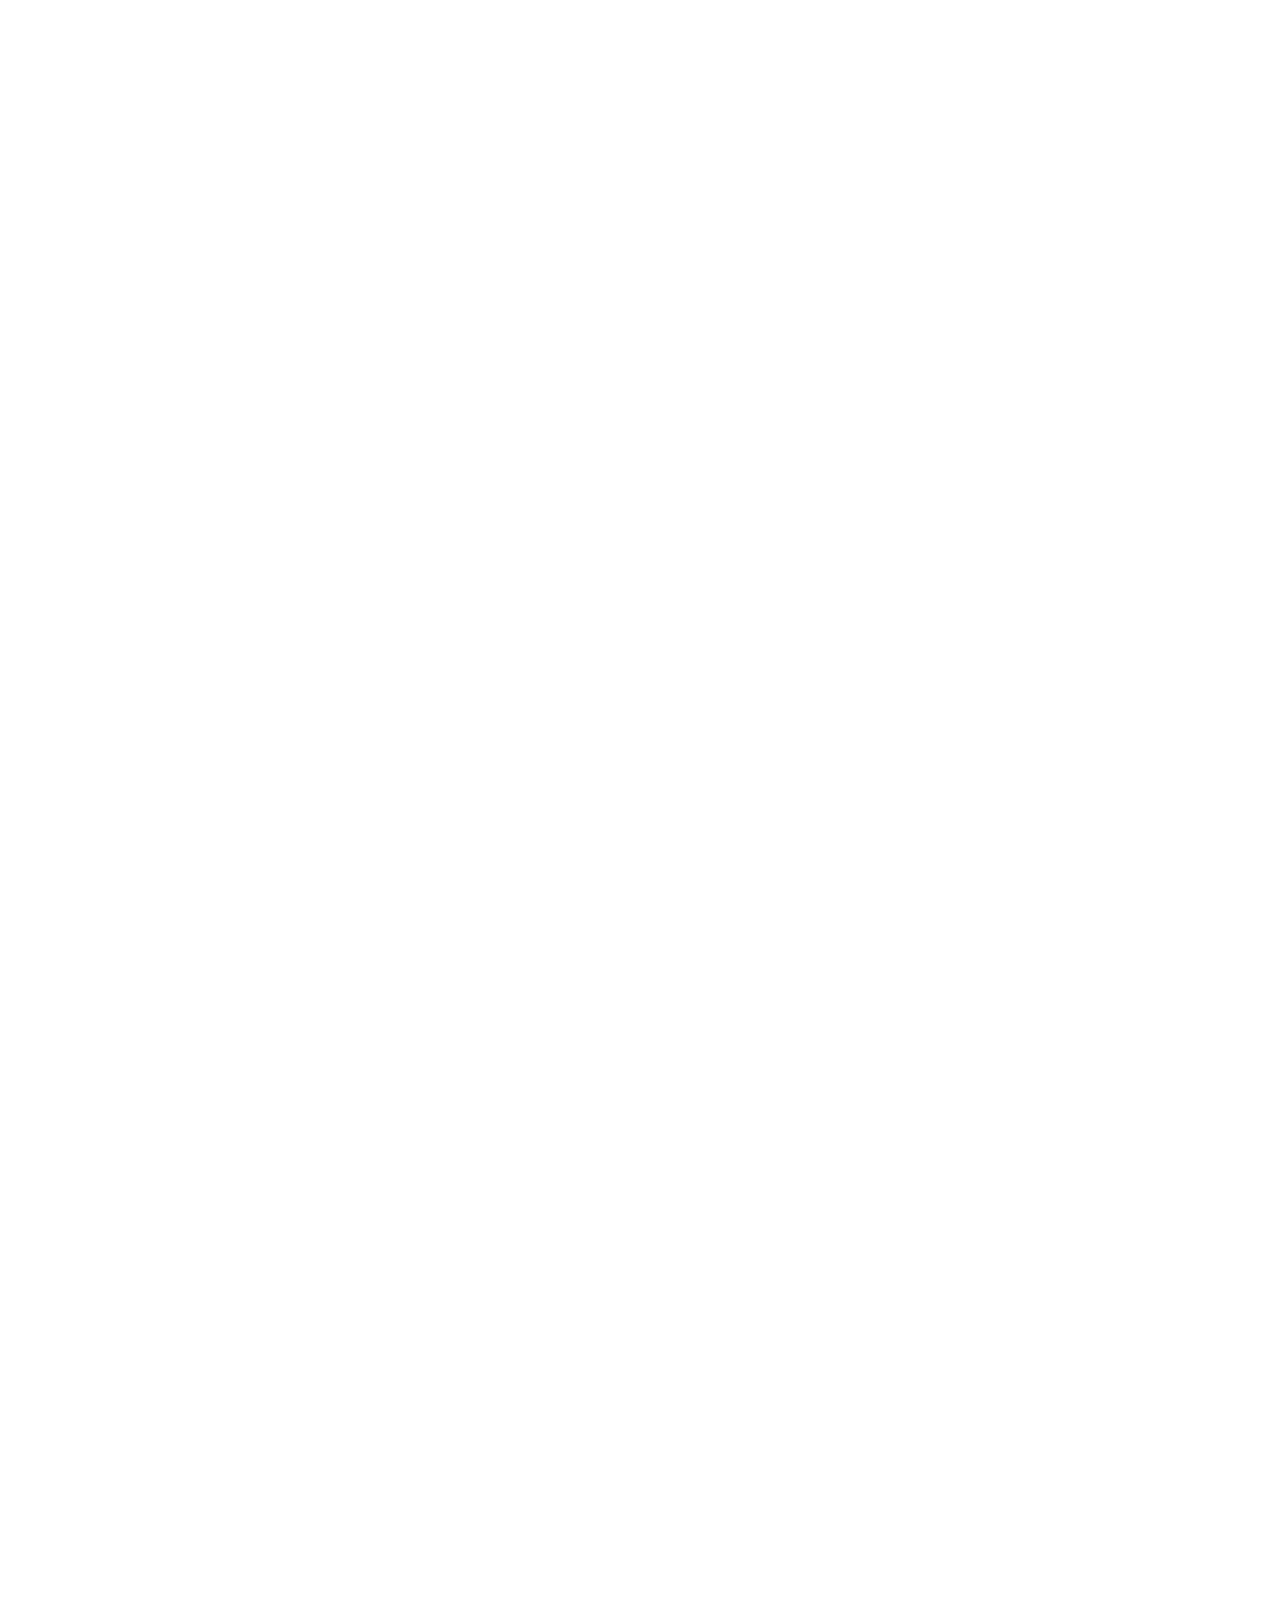
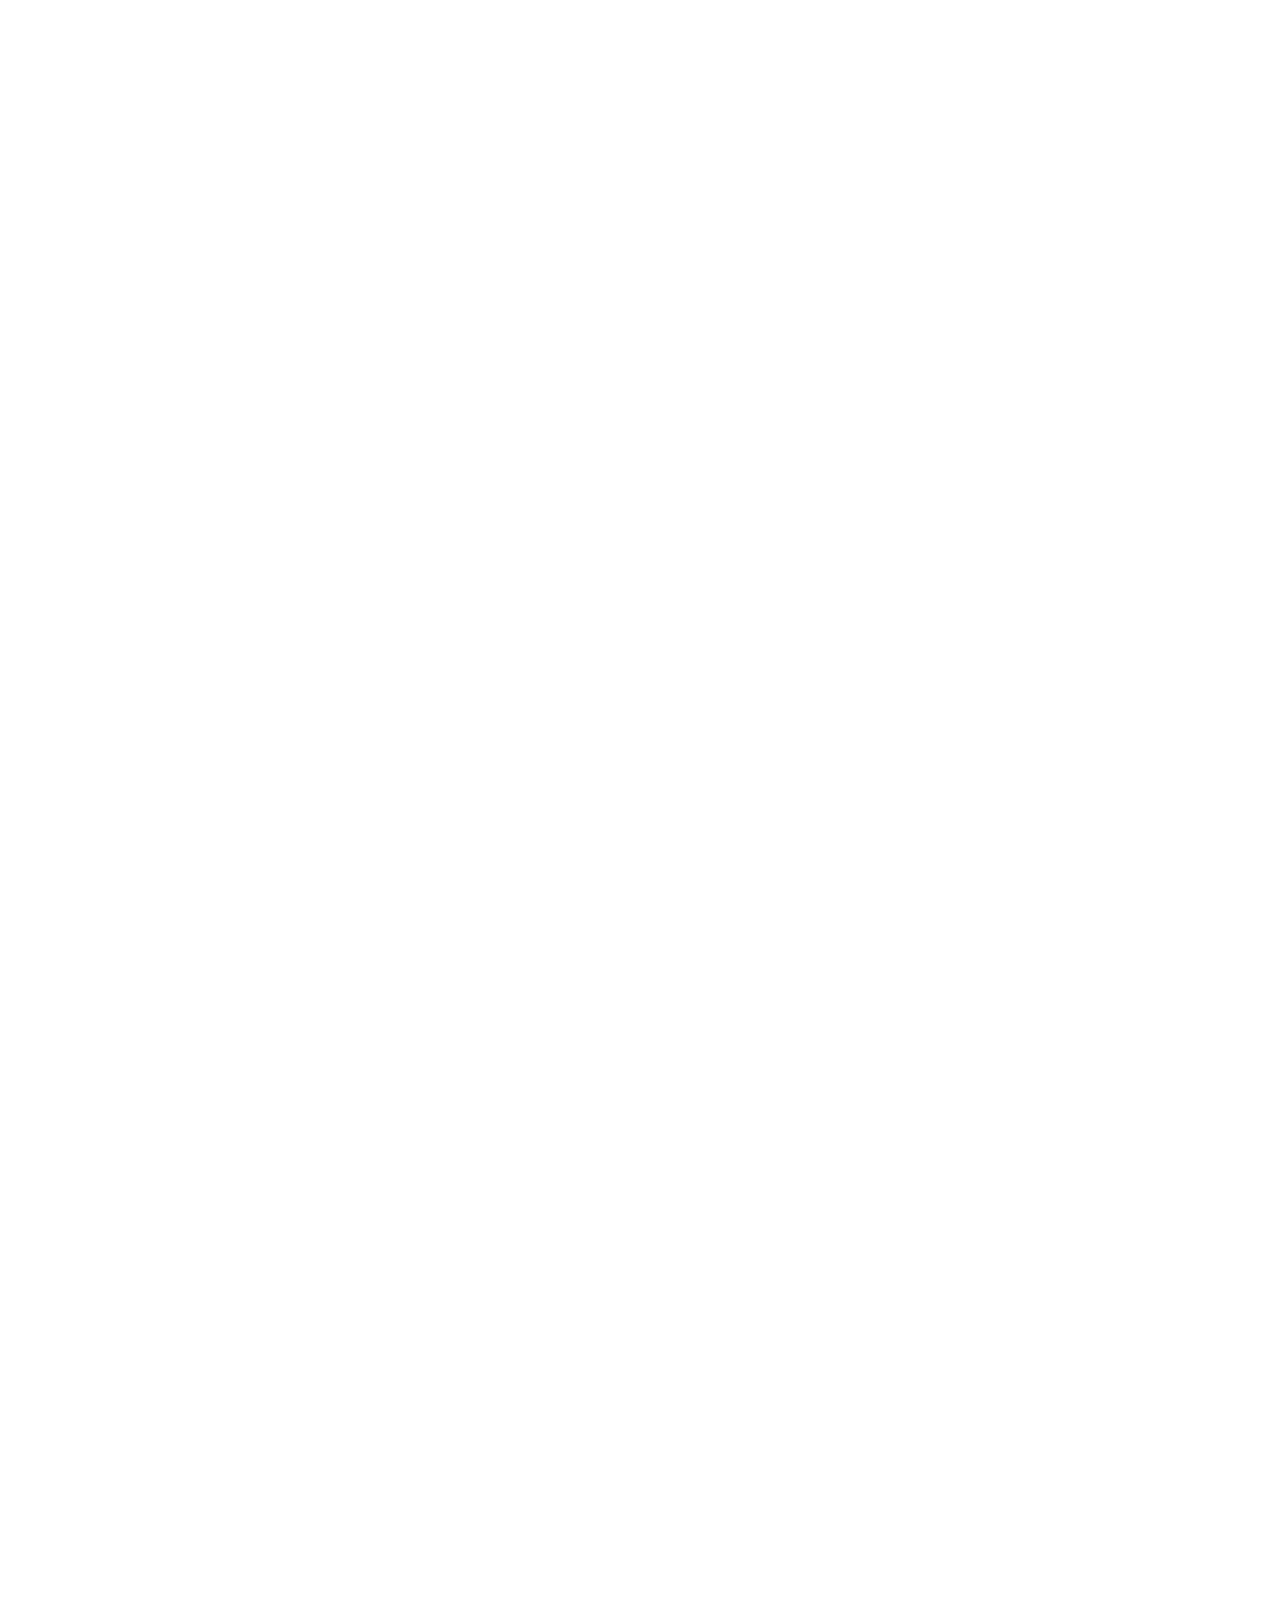
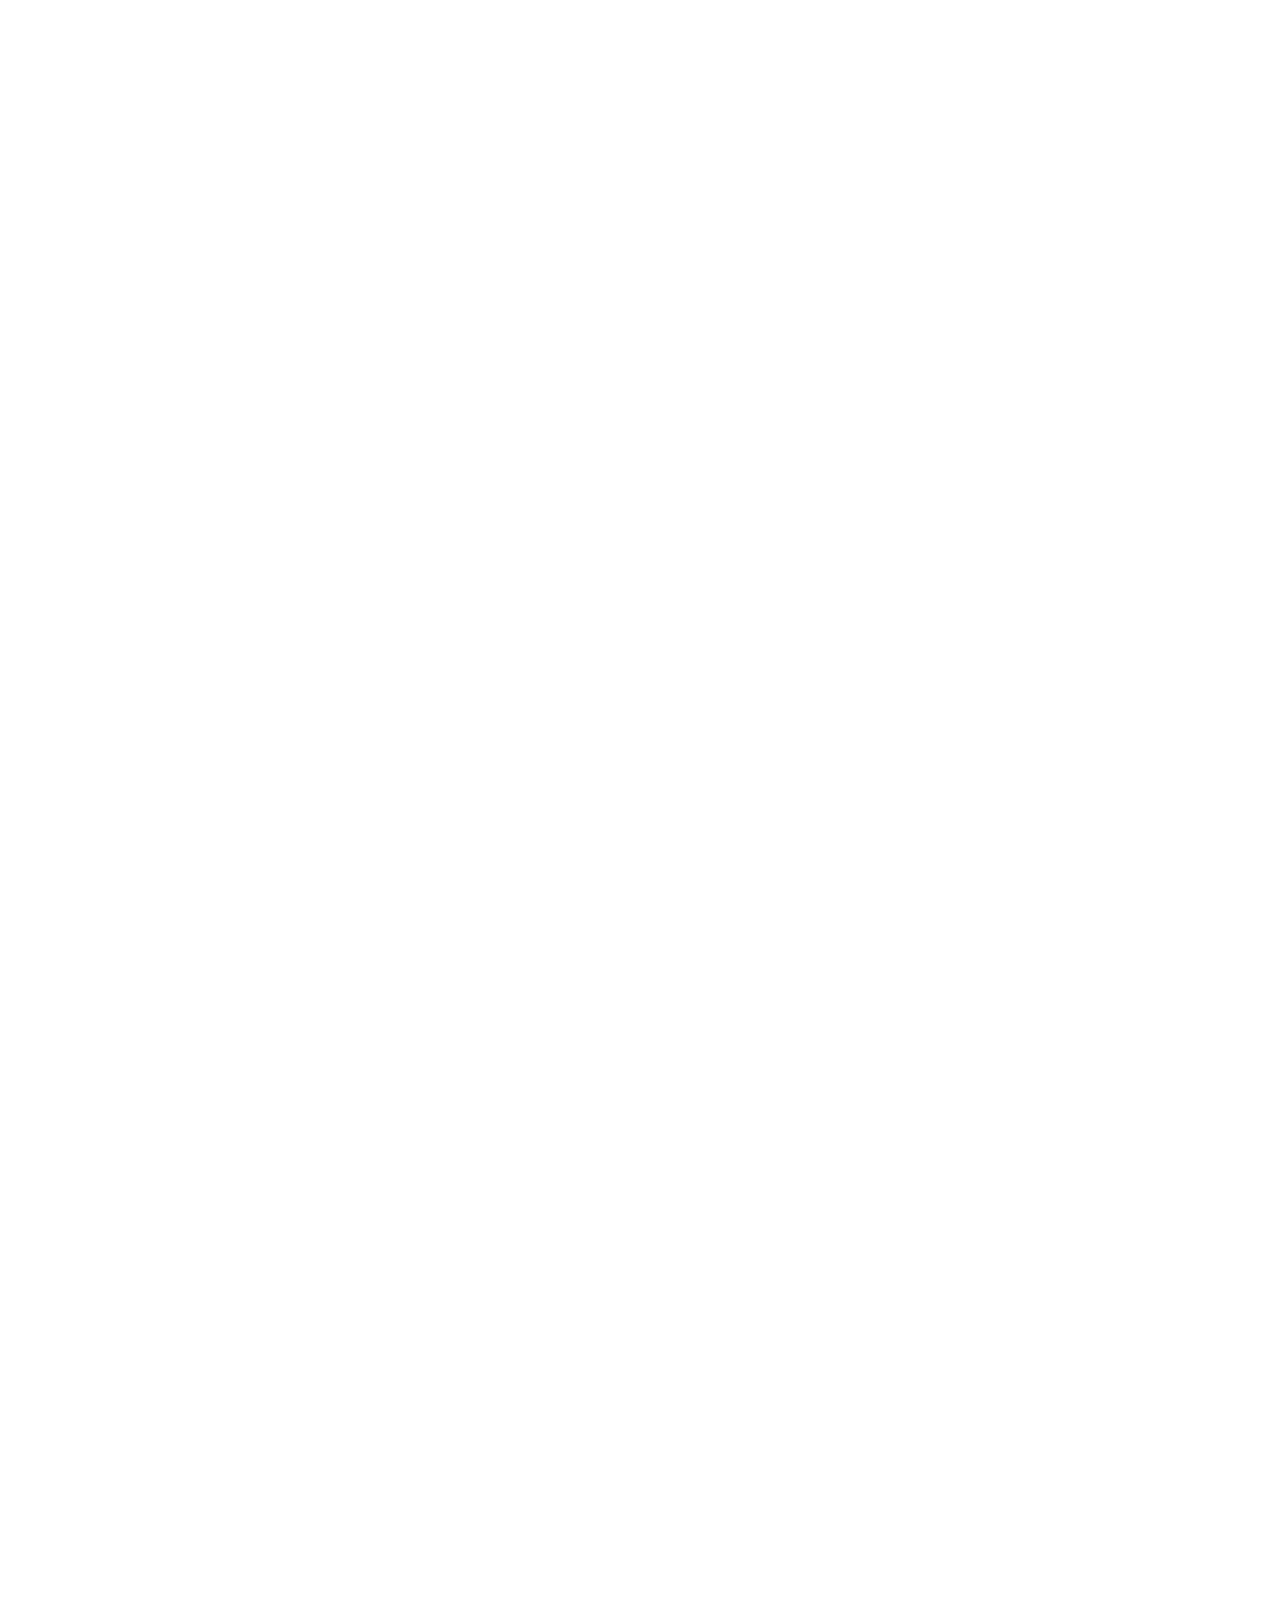
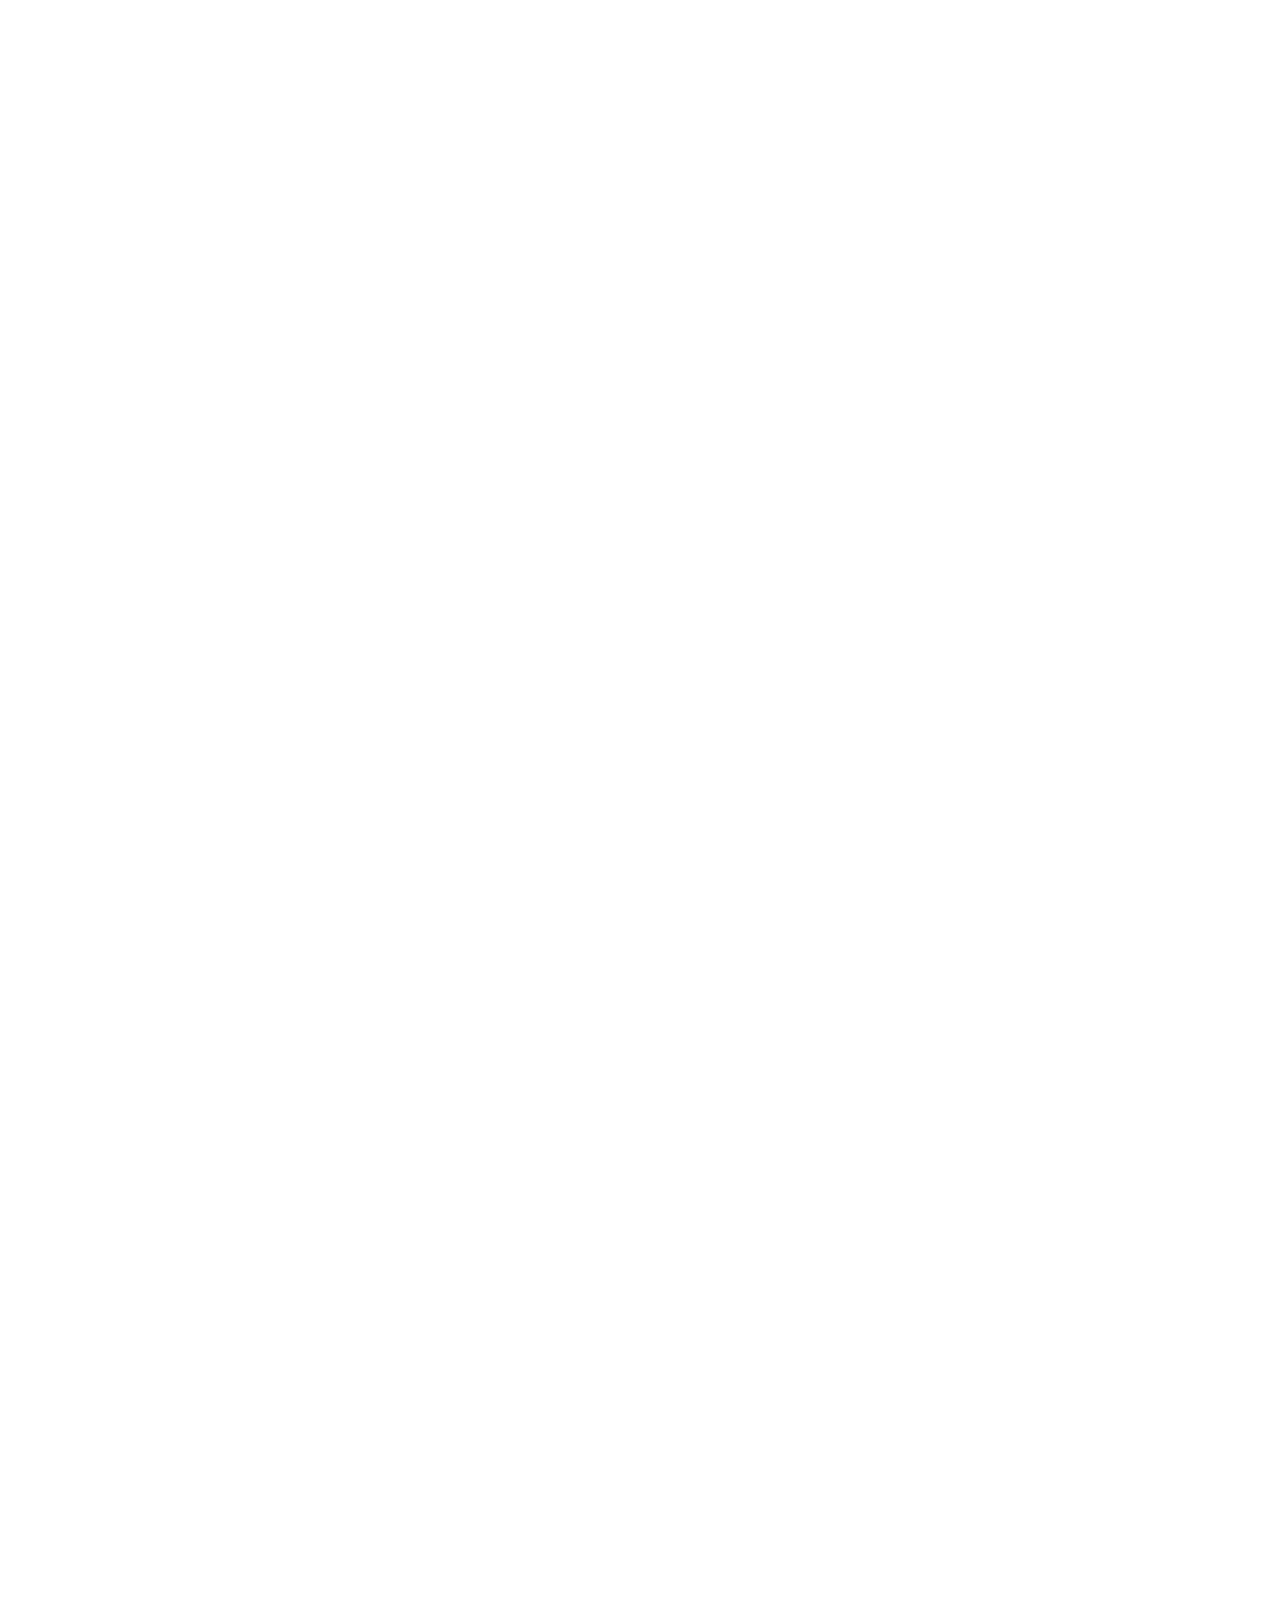
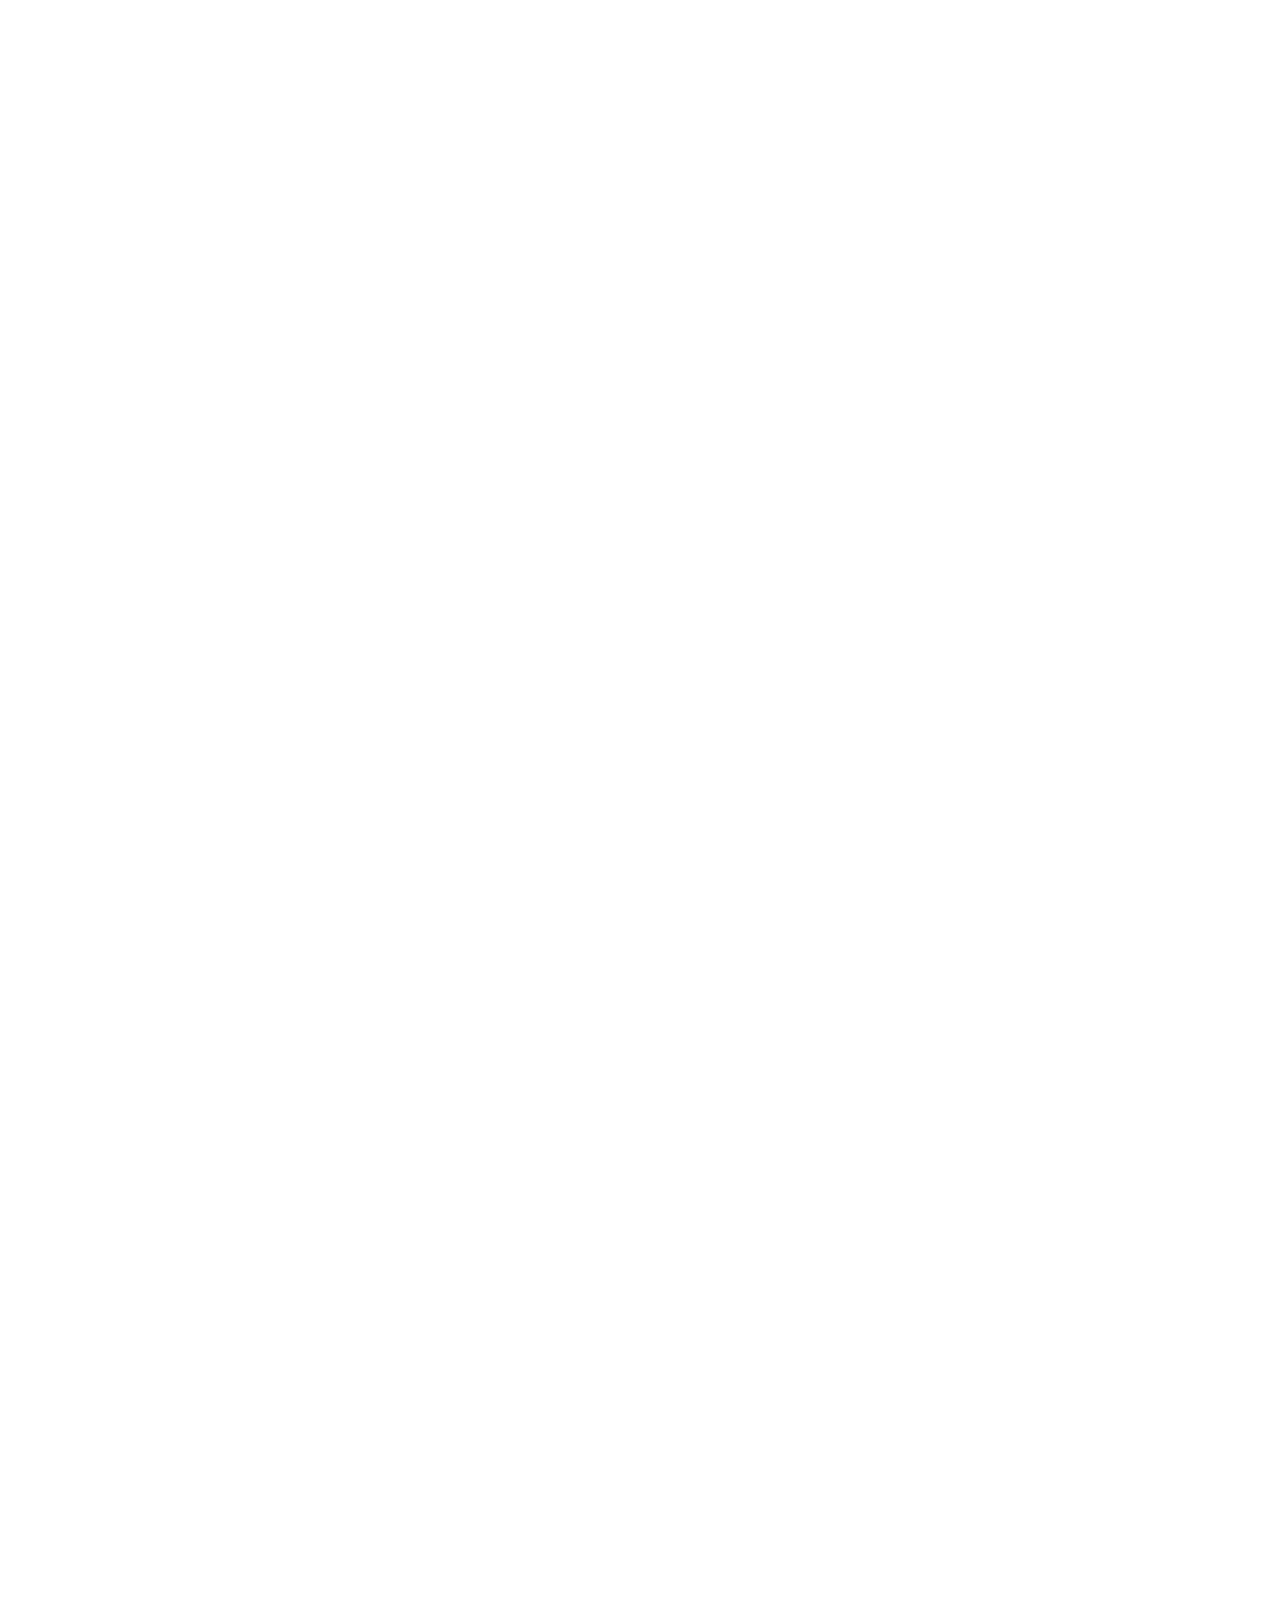
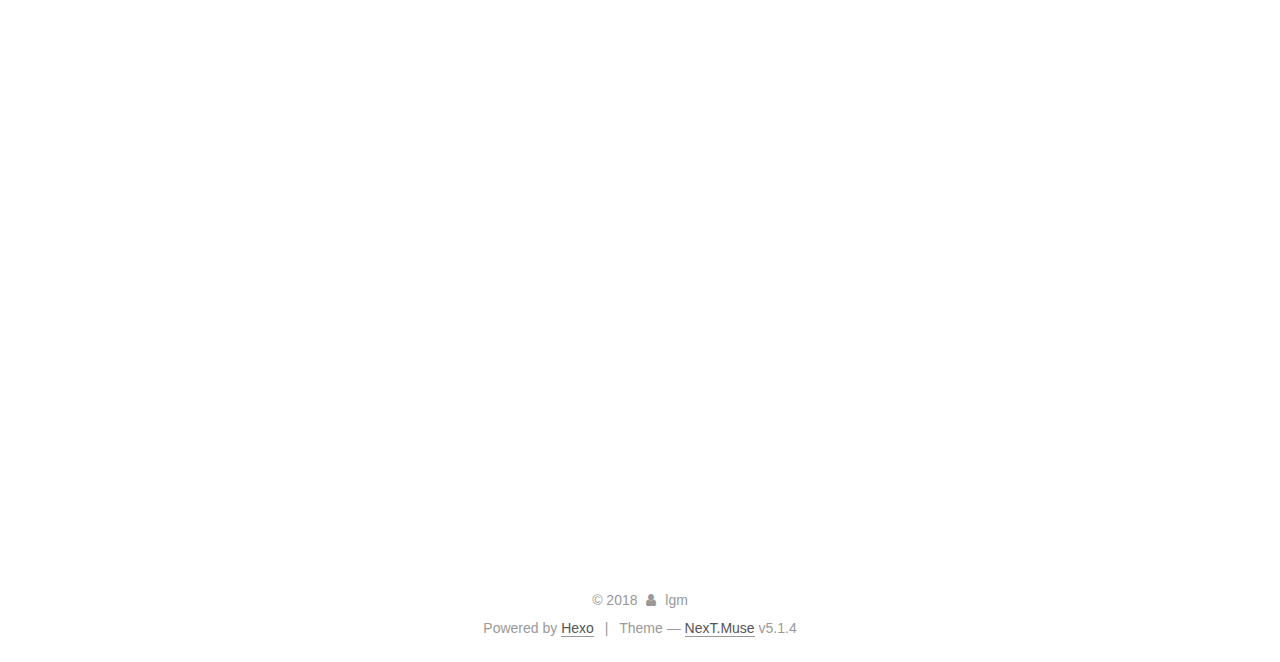
==== commit 582a1adb: "Site updated: 2018-06-09 14:48:47" ====
--- a/index.html
+++ b/index.html
@@ -341,9 +341,9 @@
 <h2 id="属性-5"><a href="#属性-5" class="headerlink" title="属性"></a>属性</h2><p>表格标签支持 全局属性。所有属性现在已经弃用（请使用CSS代替）。</p>
 <h2 id="相关"><a href="#相关" class="headerlink" title="相关"></a>相关</h2><ul>
 <li>其它表格相关的HTML元素: &lt;caption>, &lt;col>, &lt;colgroup>, &lt;tbody>, &lt;td>, &lt;tfoot>, &lt;th>, &lt;thead>, &lt;tr>;</li>
-<li>可能特别有用的关于设定表格元素样式的 CSS 属性：<br>width 控制表格的宽度；<br>border, border-style, border-color, border-width, border-collapse, border-spacing 控制 单元格边框，规则和框架方面；<br>margin 和padding 设定特定的单元格内容样式；<br>text-align 和vertical-align 定义文本和单元格内容的对齐方式。<h2 id="二、HTML标签注意事项"><a href="#二、HTML标签注意事项" class="headerlink" title="二、HTML标签注意事项"></a>二、HTML标签注意事项</h2></li>
-</ul>
-<h2 id="HTML标签是什么"><a href="#HTML标签是什么" class="headerlink" title="HTML标签是什么"></a>HTML标签是什么</h2><p>通过HTMl标签是可以清晰的看出网页的内部结构，简单的来说就是通过标签，我们可以来声明这是个什么东西，而不是用来决定这个东西是什么样子，例如：<strong>&lt;strong></strong>和<strong>&lt;b></strong>的默认CSS样式是一样的，为什么还要有两个标签,这是因为strong是一个逻辑状态，而bold是一个物理状态。逻辑状态分离内容和表现形式，使用逻辑状态允许你用各种不同的方式来表达。比如你想把文字渲染成红色，使用其它大小的字体、带有下划线或其他样式，而不是加粗的样式。必须要理解使用strong呈现出的表现形式不同于单纯的加粗。 因为bold是一个物理状态，他没有区分表现形式和内容。如果让bold做了加粗文本外的其它任何事情，都将会令人困惑而且也不符合逻辑。<br>很多人喜欢用&lt;div>和&lt;span>这样的无含义标签从头用到尾，这样是不对的，因为看起来会很费劲，都会要加上class，这样就会降低代码可读性，</p>
+<li>可能特别有用的关于设定表格元素样式的 CSS 属性：<br>width 控制表格的宽度；<br>border, border-style, border-color, border-width, border-collapse, border-spacing 控制 单元格边框，规则和框架方面；<br>margin 和padding 设定特定的单元格内容样式；<br>text-align 和vertical-align 定义文本和单元格内容的对齐方式。</li>
+</ul>
+<h2 id="二、HTML标签注意事项"><a href="#二、HTML标签注意事项" class="headerlink" title="二、HTML标签注意事项"></a>二、HTML标签注意事项</h2><h2 id="HTML标签是什么"><a href="#HTML标签是什么" class="headerlink" title="HTML标签是什么"></a>HTML标签是什么</h2><p>通过HTMl标签是可以清晰的看出网页的内部结构，简单的来说就是通过标签，我们可以来声明这是个什么东西，而不是用来决定这个东西是什么样子，例如：<strong>&lt;strong></strong>和<strong>&lt;b></strong>的默认CSS样式是一样的，为什么还要有两个标签,这是因为strong是一个逻辑状态，而bold是一个物理状态。逻辑状态分离内容和表现形式，使用逻辑状态允许你用各种不同的方式来表达。比如你想把文字渲染成红色，使用其它大小的字体、带有下划线或其他样式，而不是加粗的样式。必须要理解使用strong呈现出的表现形式不同于单纯的加粗。 因为bold是一个物理状态，他没有区分表现形式和内容。如果让bold做了加粗文本外的其它任何事情，都将会令人困惑而且也不符合逻辑。<br>很多人喜欢用&lt;div>和&lt;span>这样的无含义标签从头用到尾，这样是不对的，因为看起来会很费劲，都会要加上class，这样就会降低代码可读性，</p>
 <h2 id="关于块级元素和内联元素的区别"><a href="#关于块级元素和内联元素的区别" class="headerlink" title="关于块级元素和内联元素的区别"></a>关于块级元素和内联元素的区别</h2><p>HTML标签是没有块级元素和内联元素的区别，什么时候才有？只有在CSS里面才有，例如，我们都以为&lt;div>是块级元素，但如果是下面这样，还能说&lt;div>是块级元素吗？</p>
 <figure class="highlight plain"><table><tr><td class="gutter"><pre><span class="line">1</span><br><span class="line">2</span><br><span class="line">3</span><br><span class="line">4</span><br><span class="line">5</span><br></pre></td><td class="code"><pre><span class="line">&lt;style&gt;</span><br><span class="line">  div&#123;</span><br><span class="line">    display: inline;</span><br><span class="line">  &#125;</span><br><span class="line">&lt;/style&gt;</span><br></pre></td></tr></table></figure>
 <p>现在&lt;div>就是内联元素了，也就是说HTML无法控制一个元素是块级元素还是内联元素，也就是说HTML只是定义这是一个什么东西，而不是去管它是什么样子。</p>
--- a/css/main.css
+++ b/css/main.css
@@ -1822,7 +1822,7 @@
   width: 4px;
   height: 4px;
   border-radius: 50%;
-  background: #38ffe3;
+  background: #40ffab;
 }
 .links-of-blogroll {
   font-size: 13px;
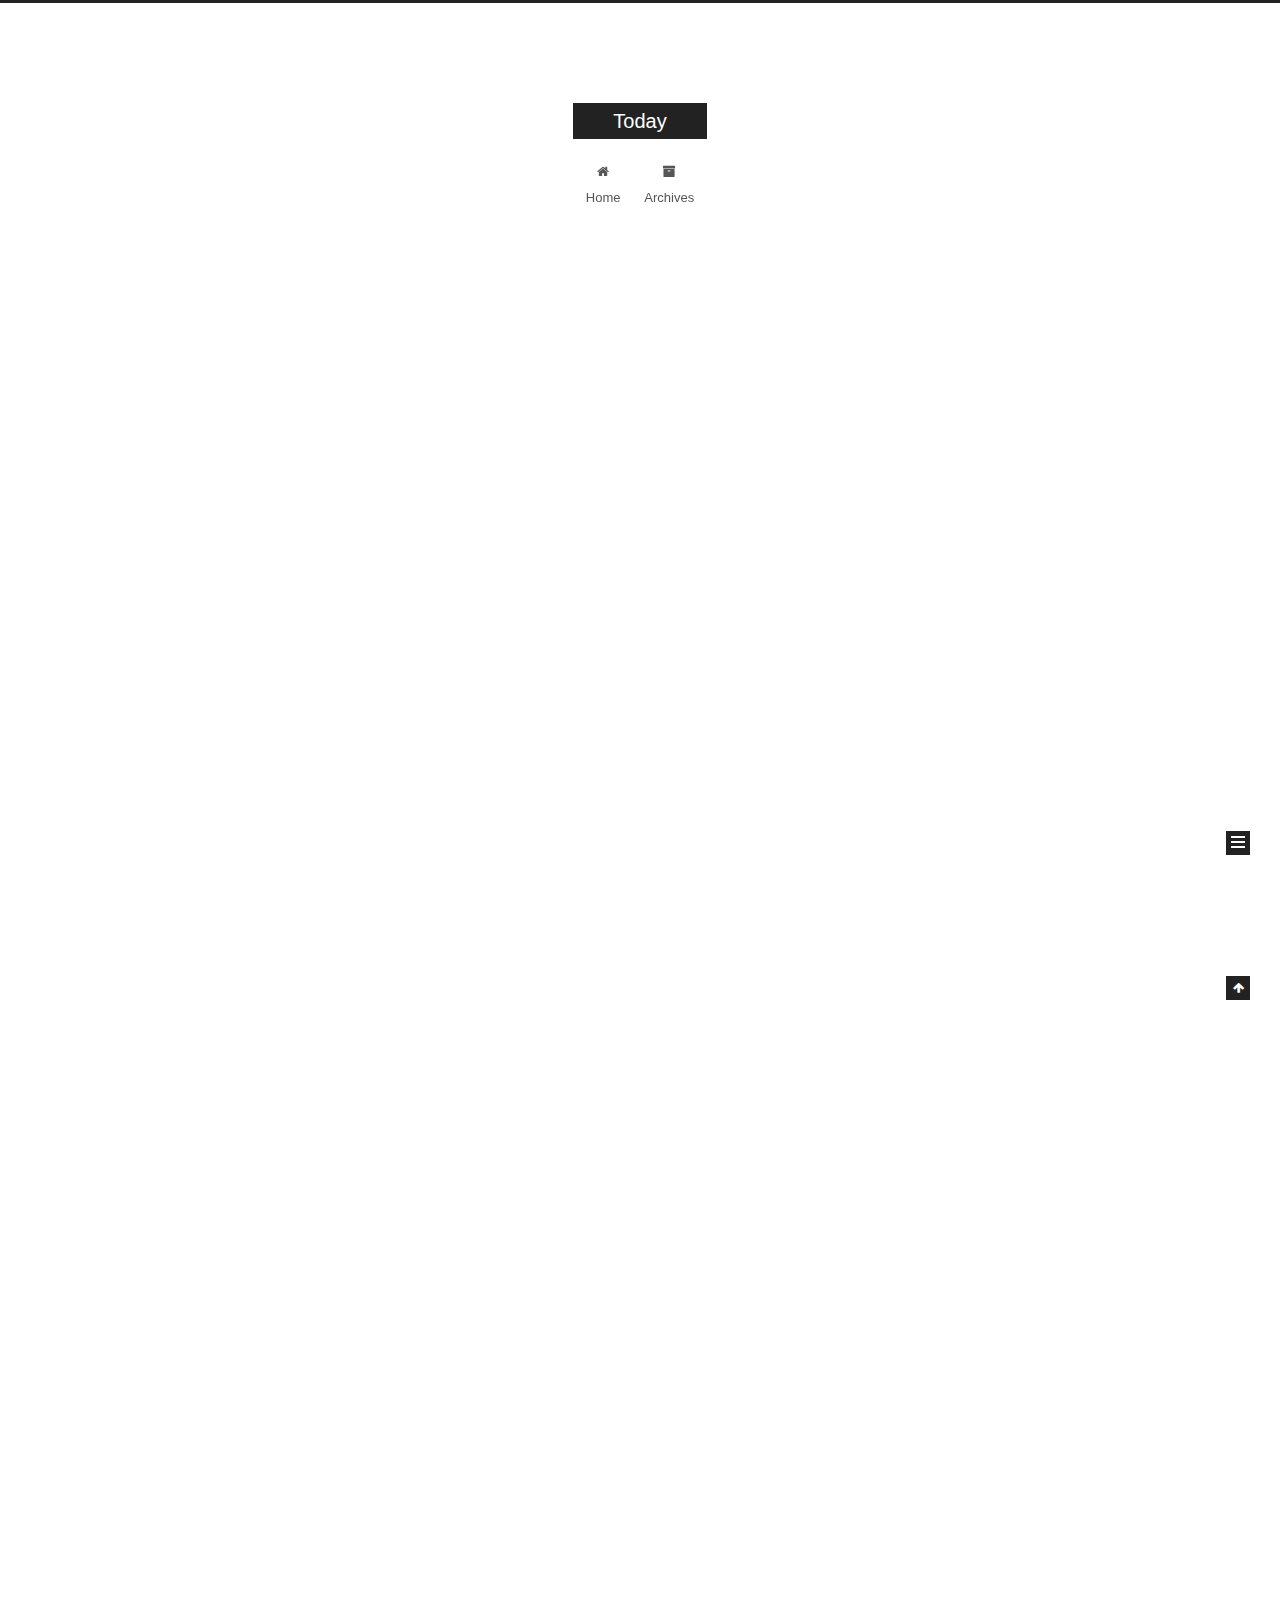
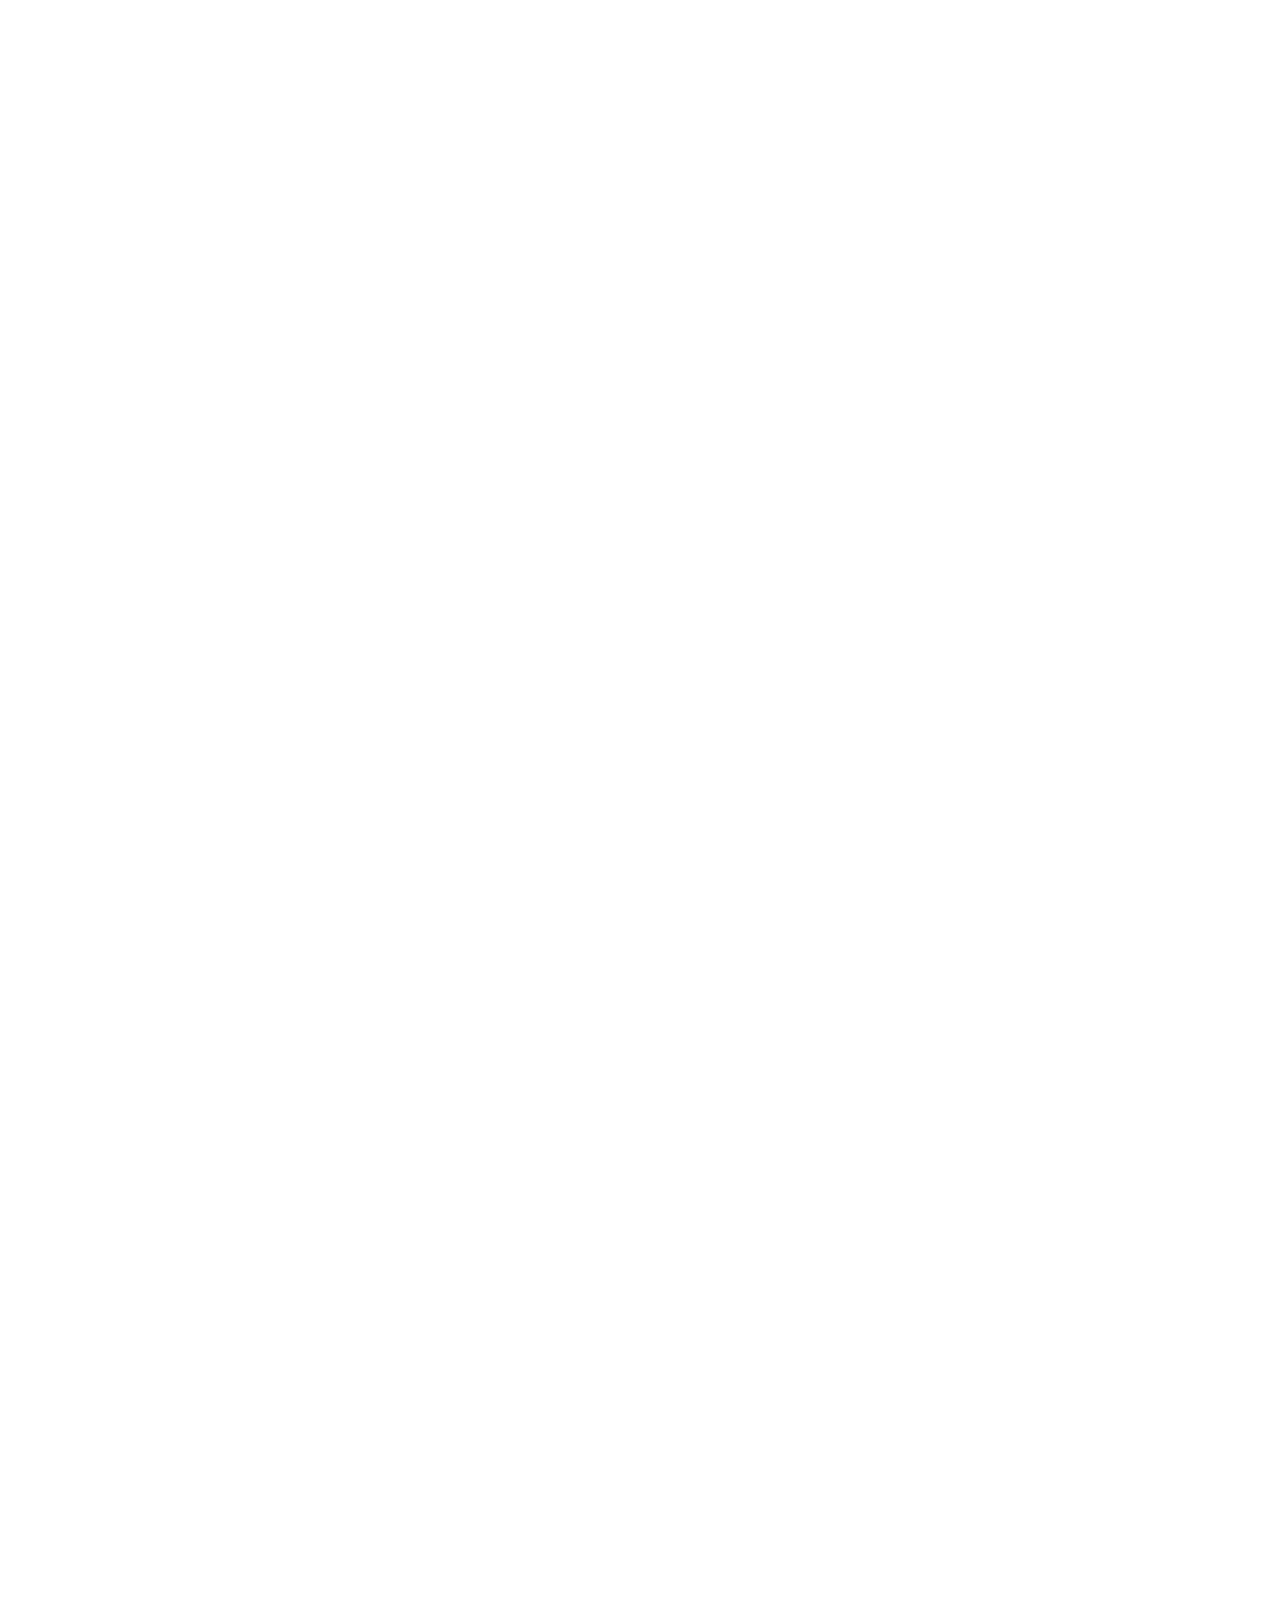
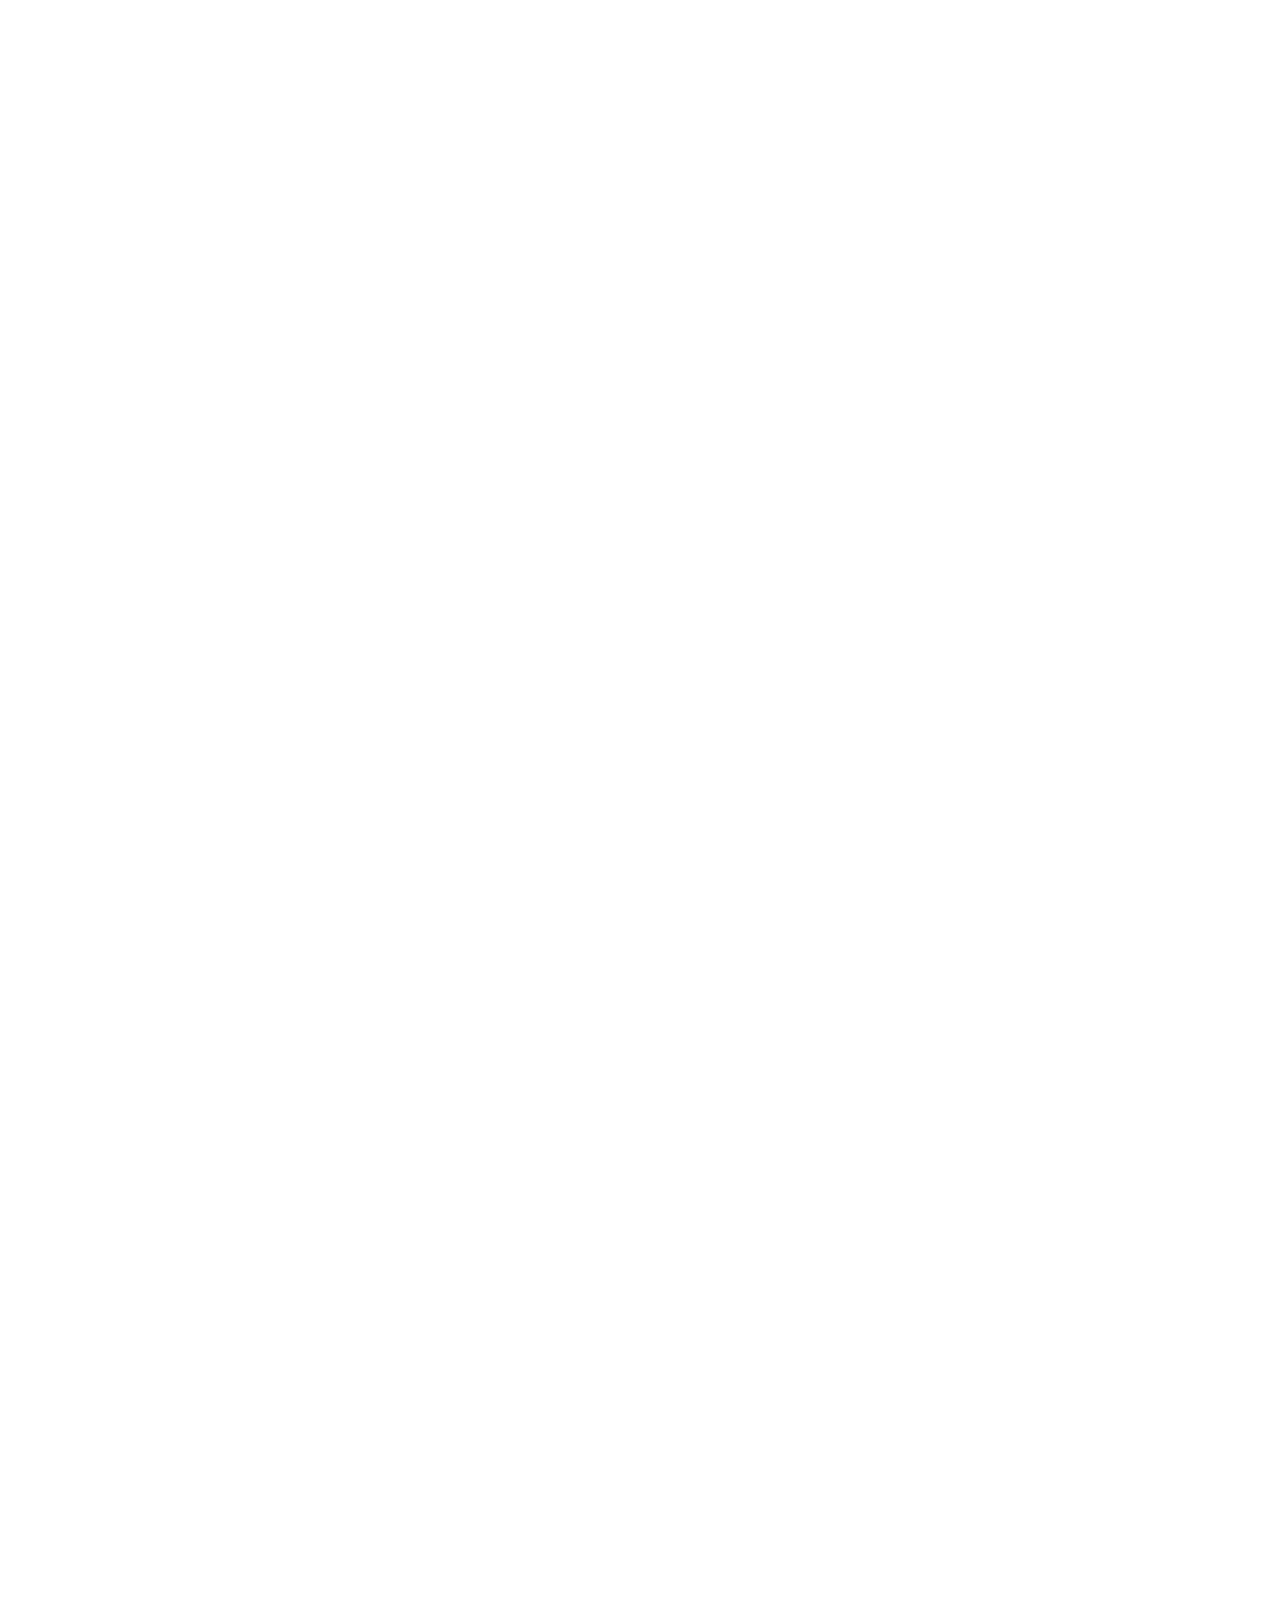
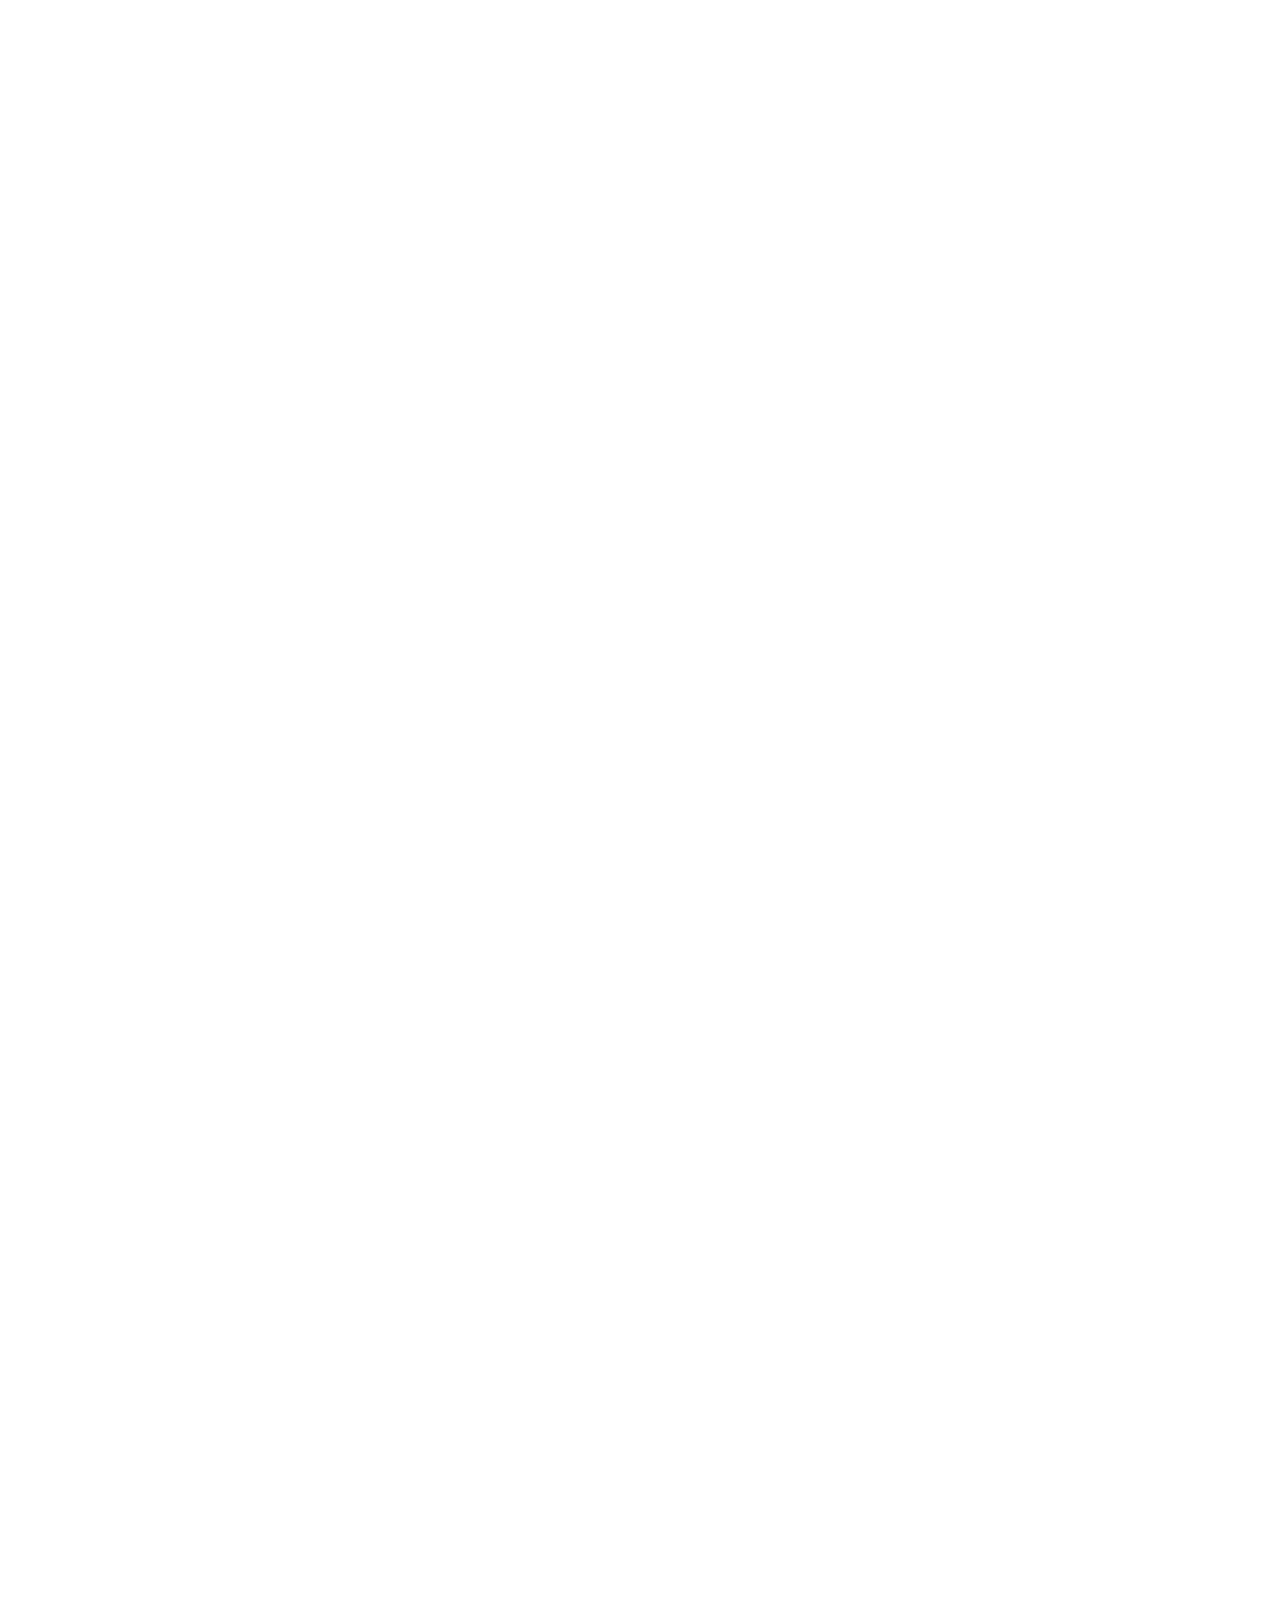
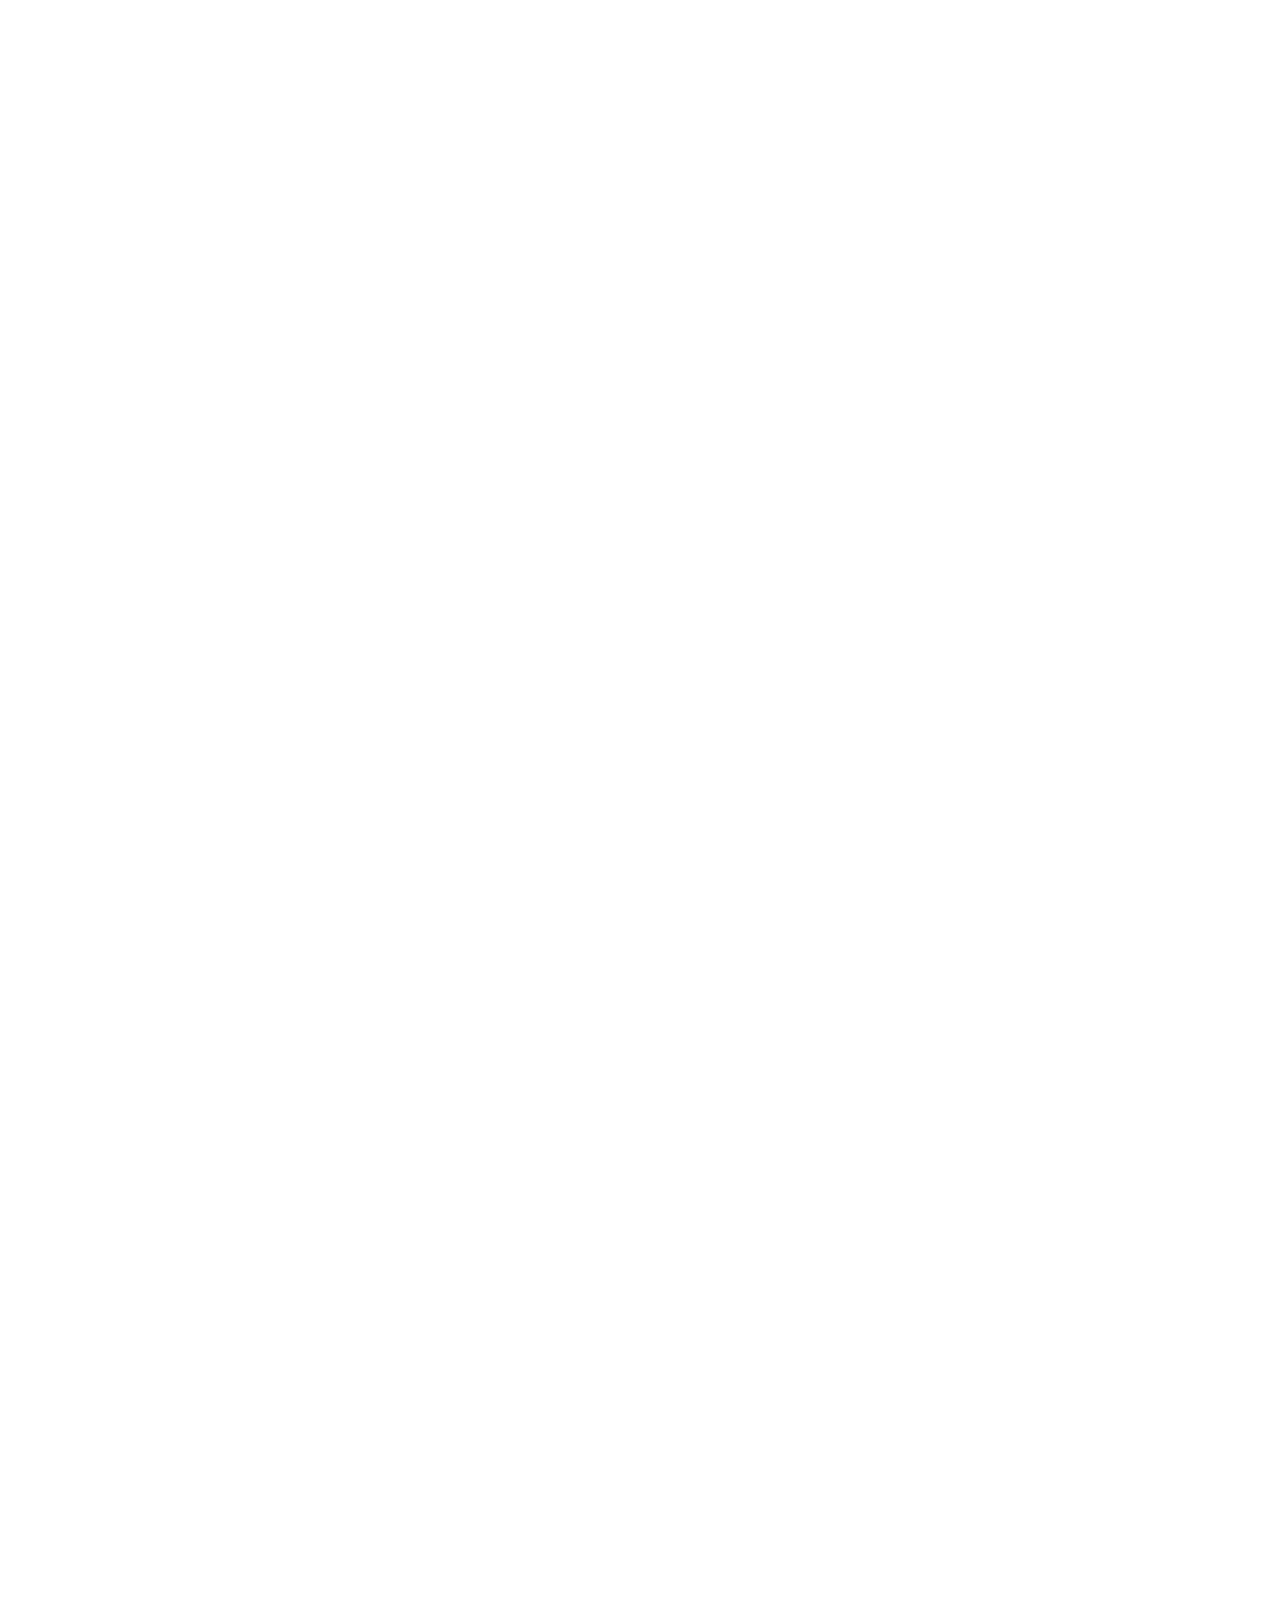
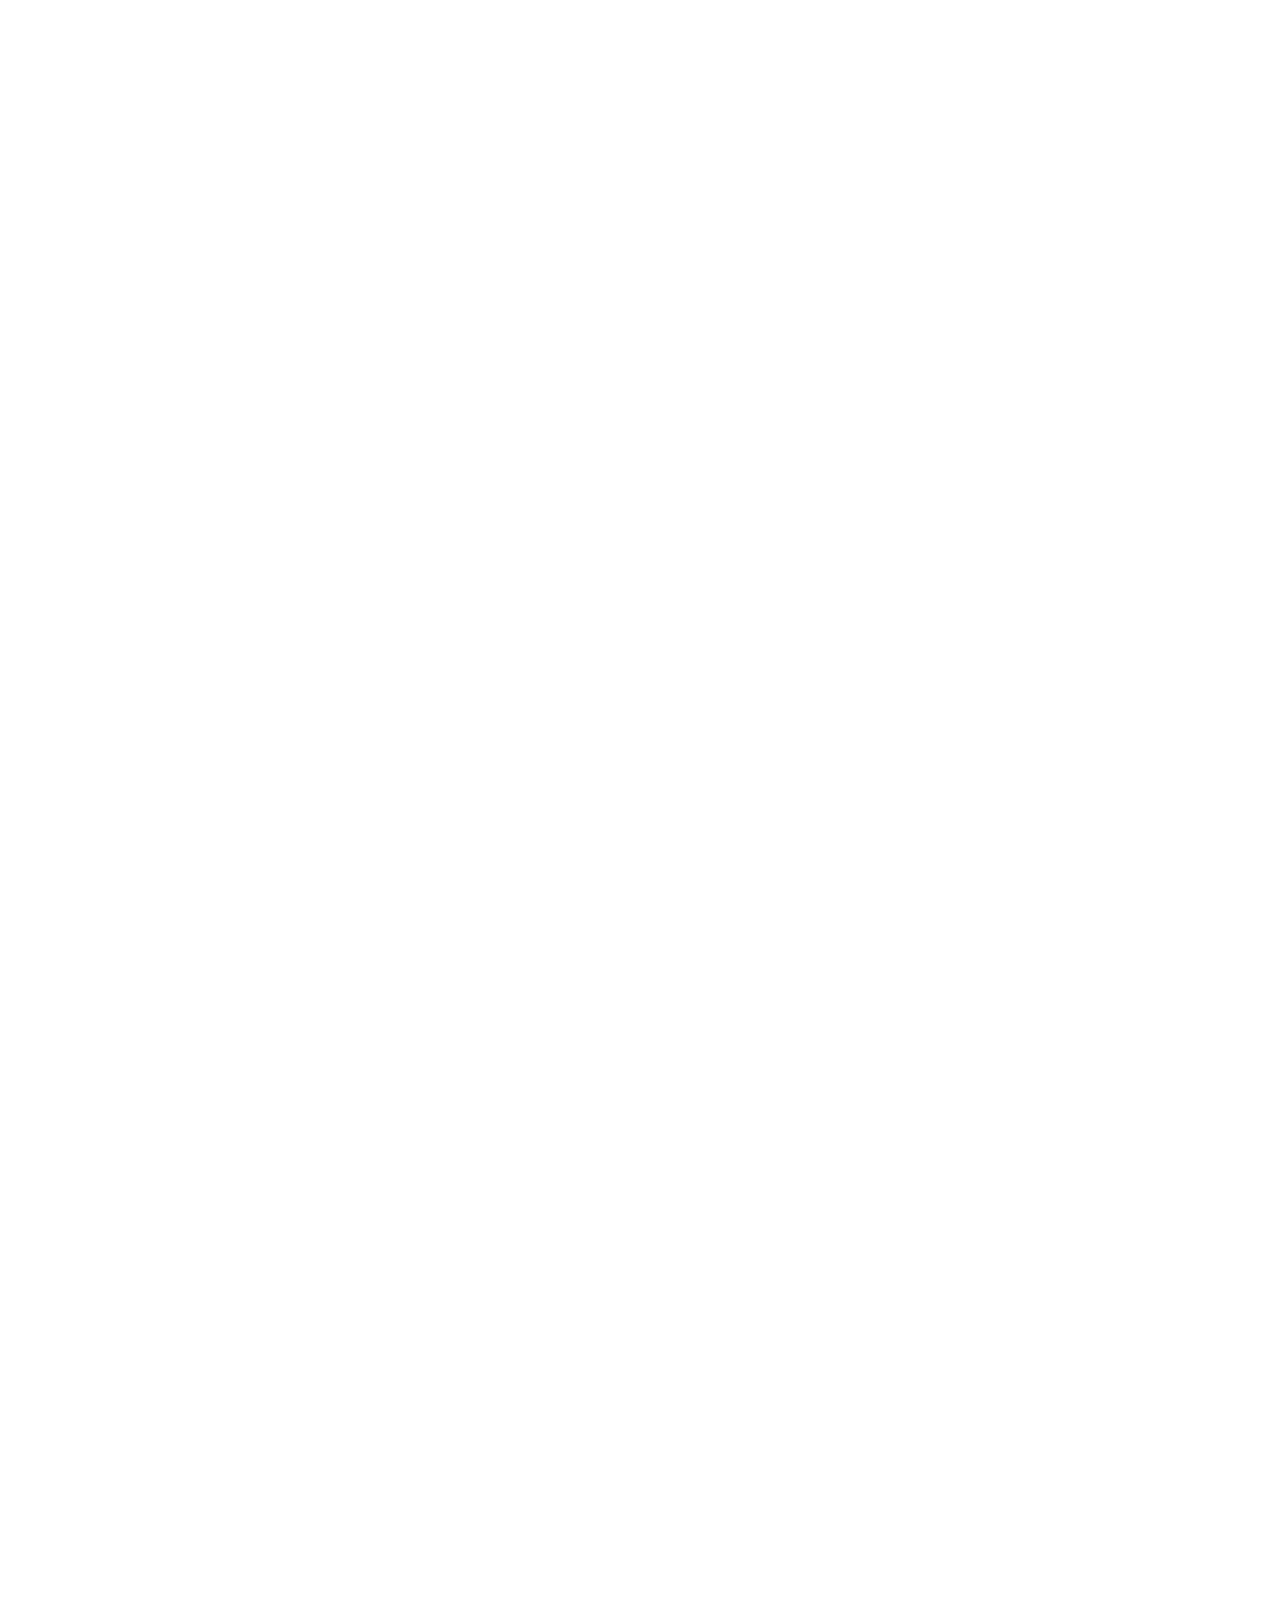
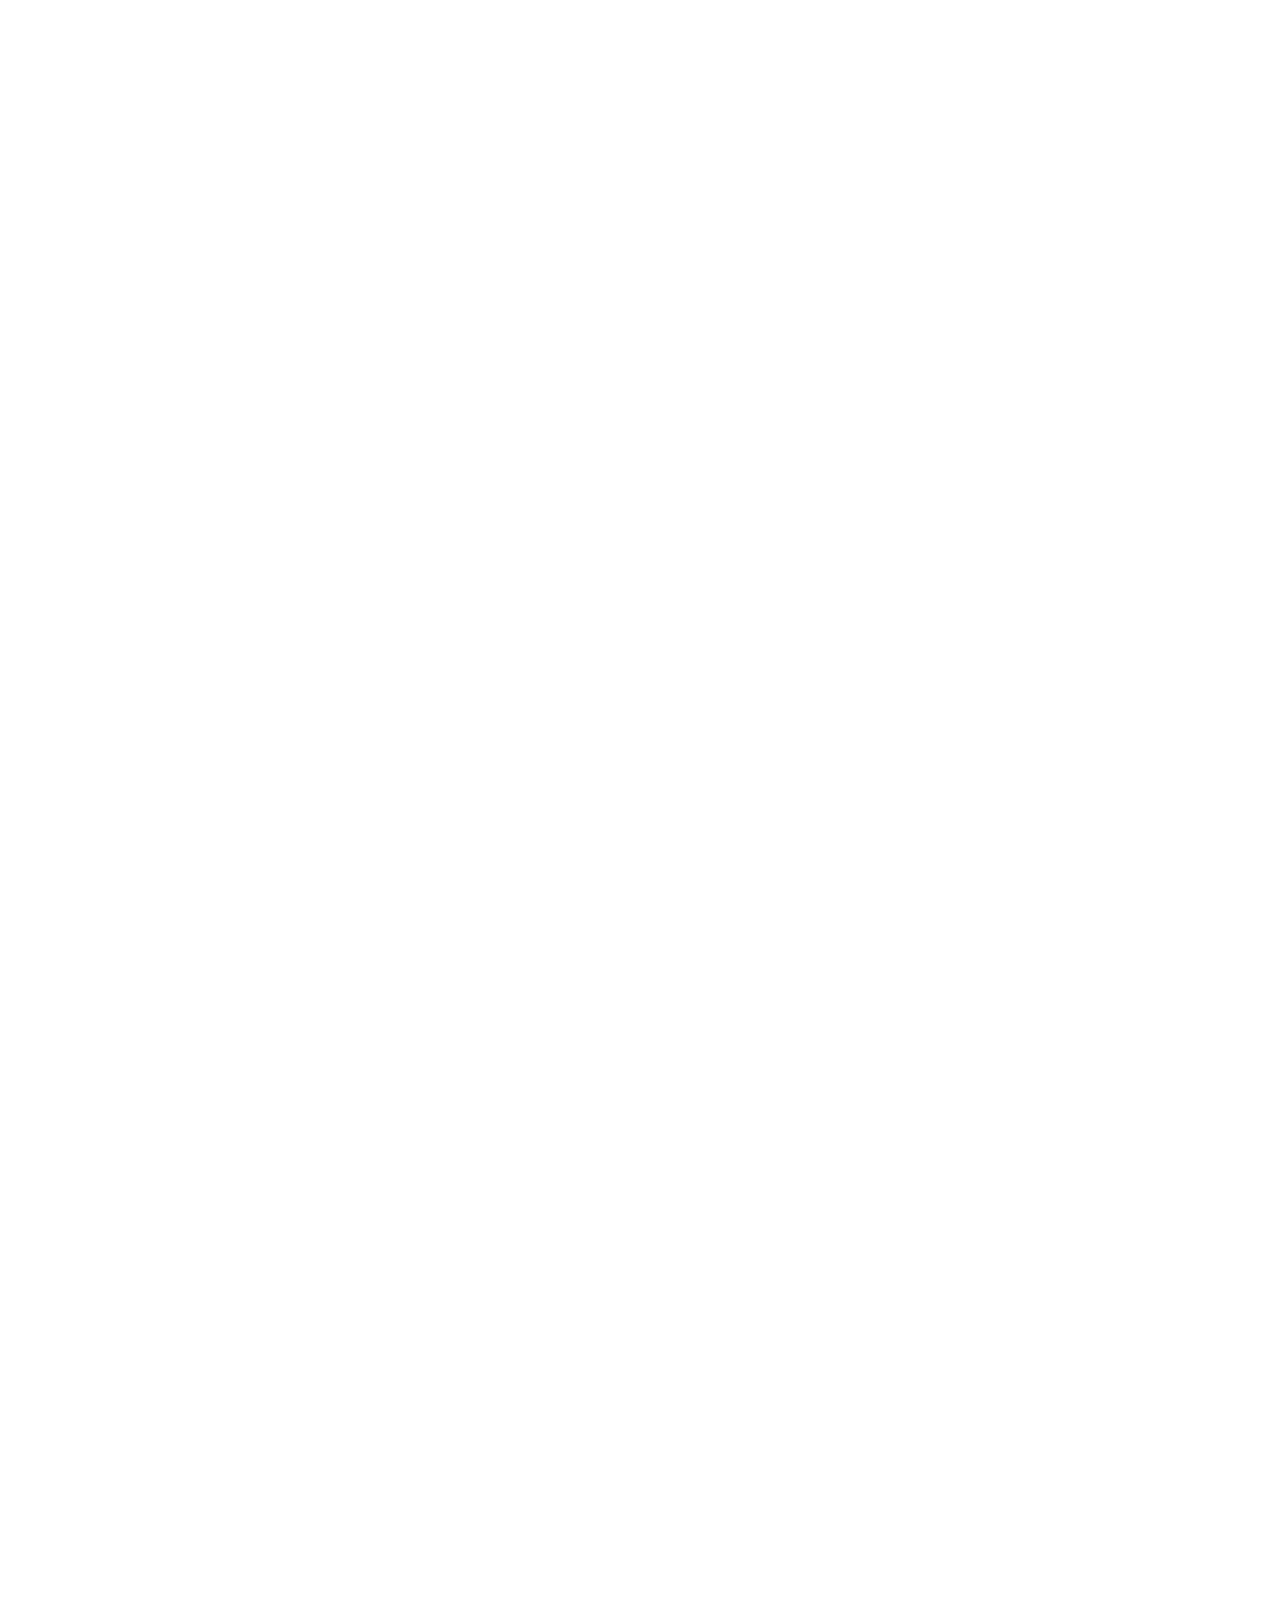
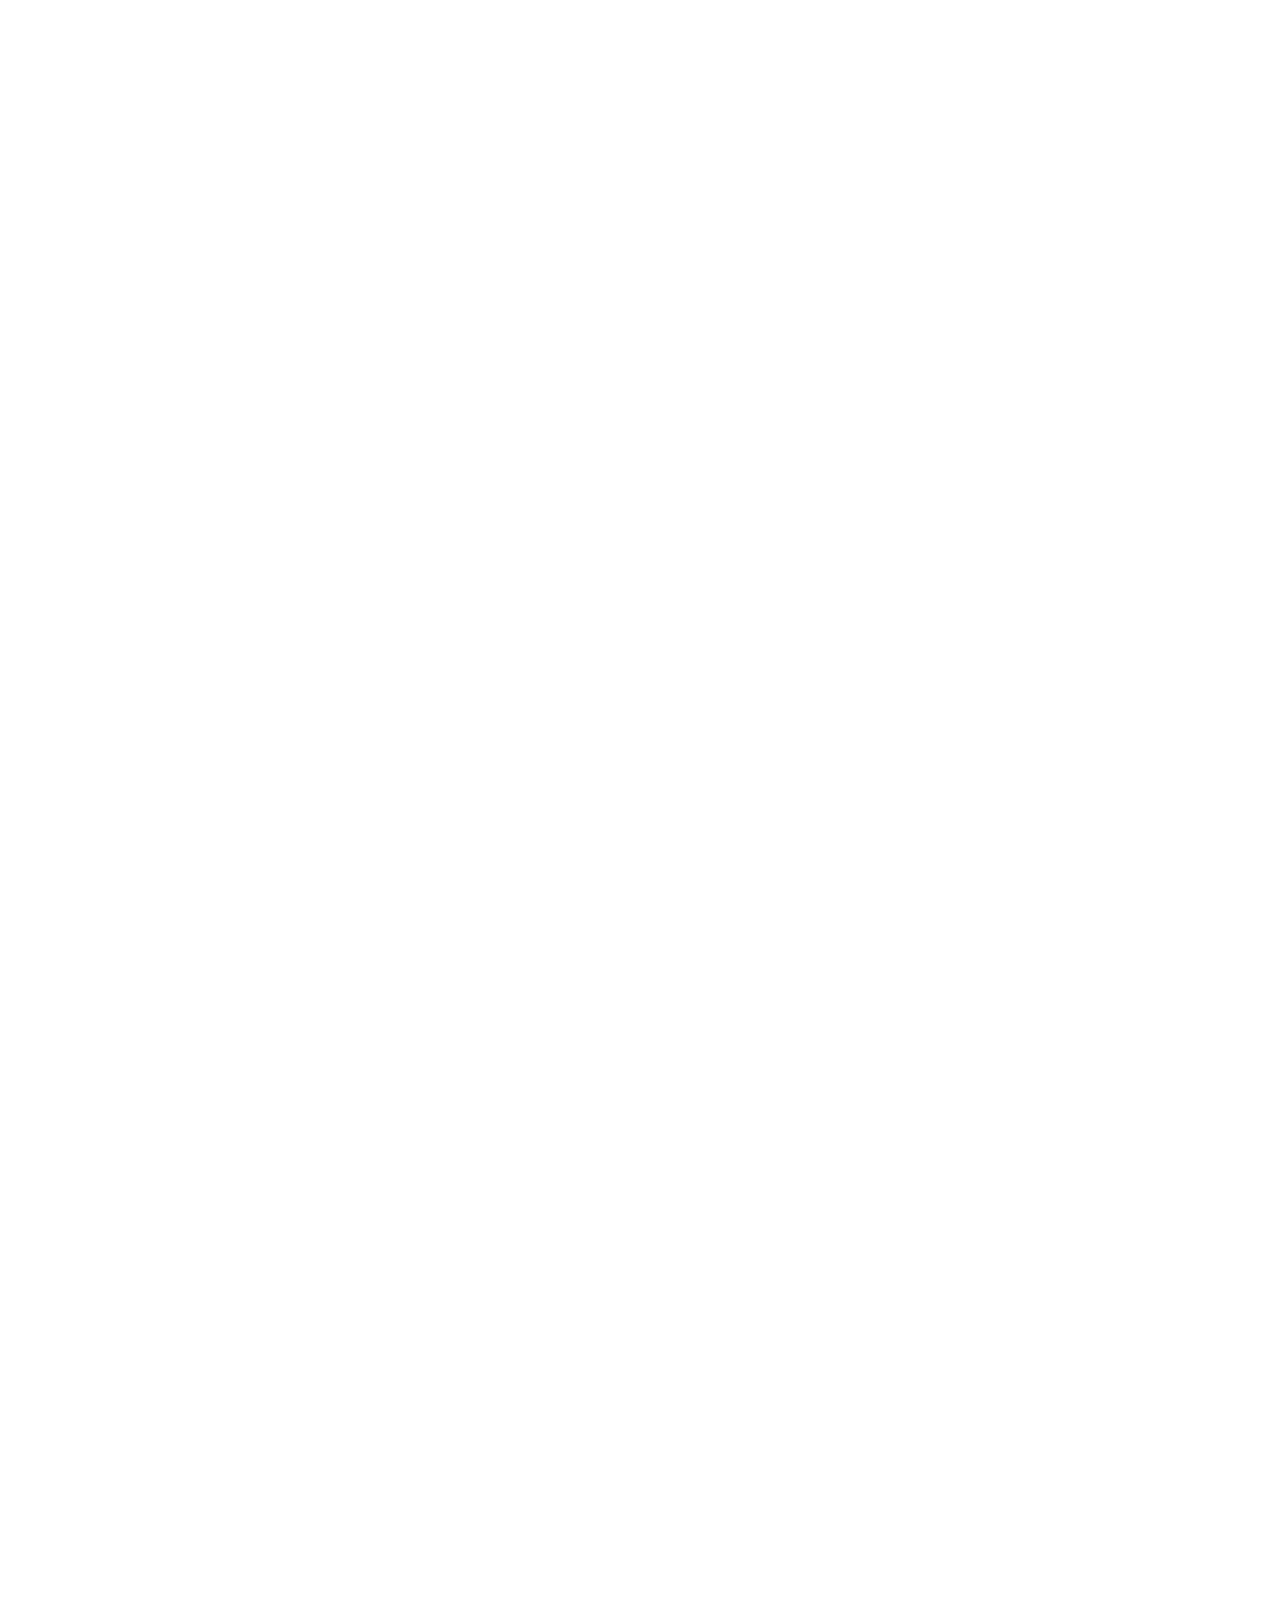
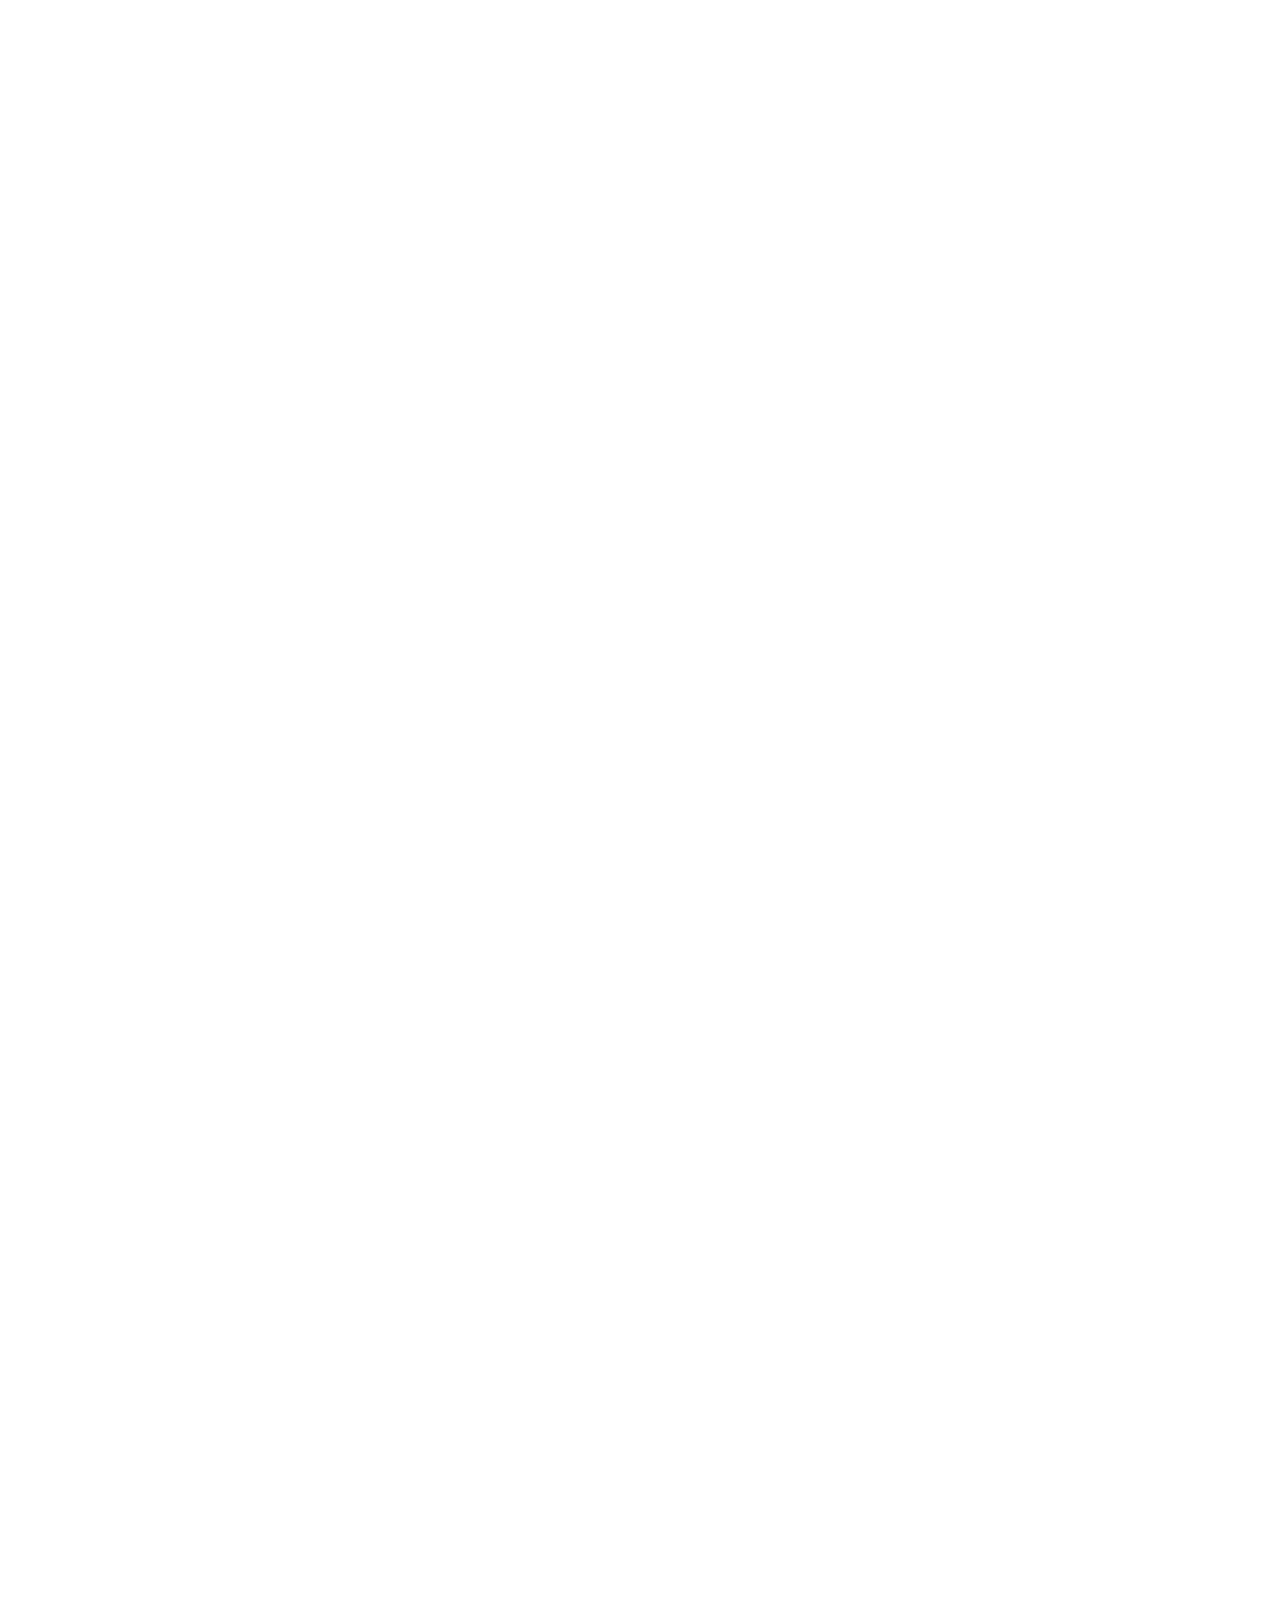
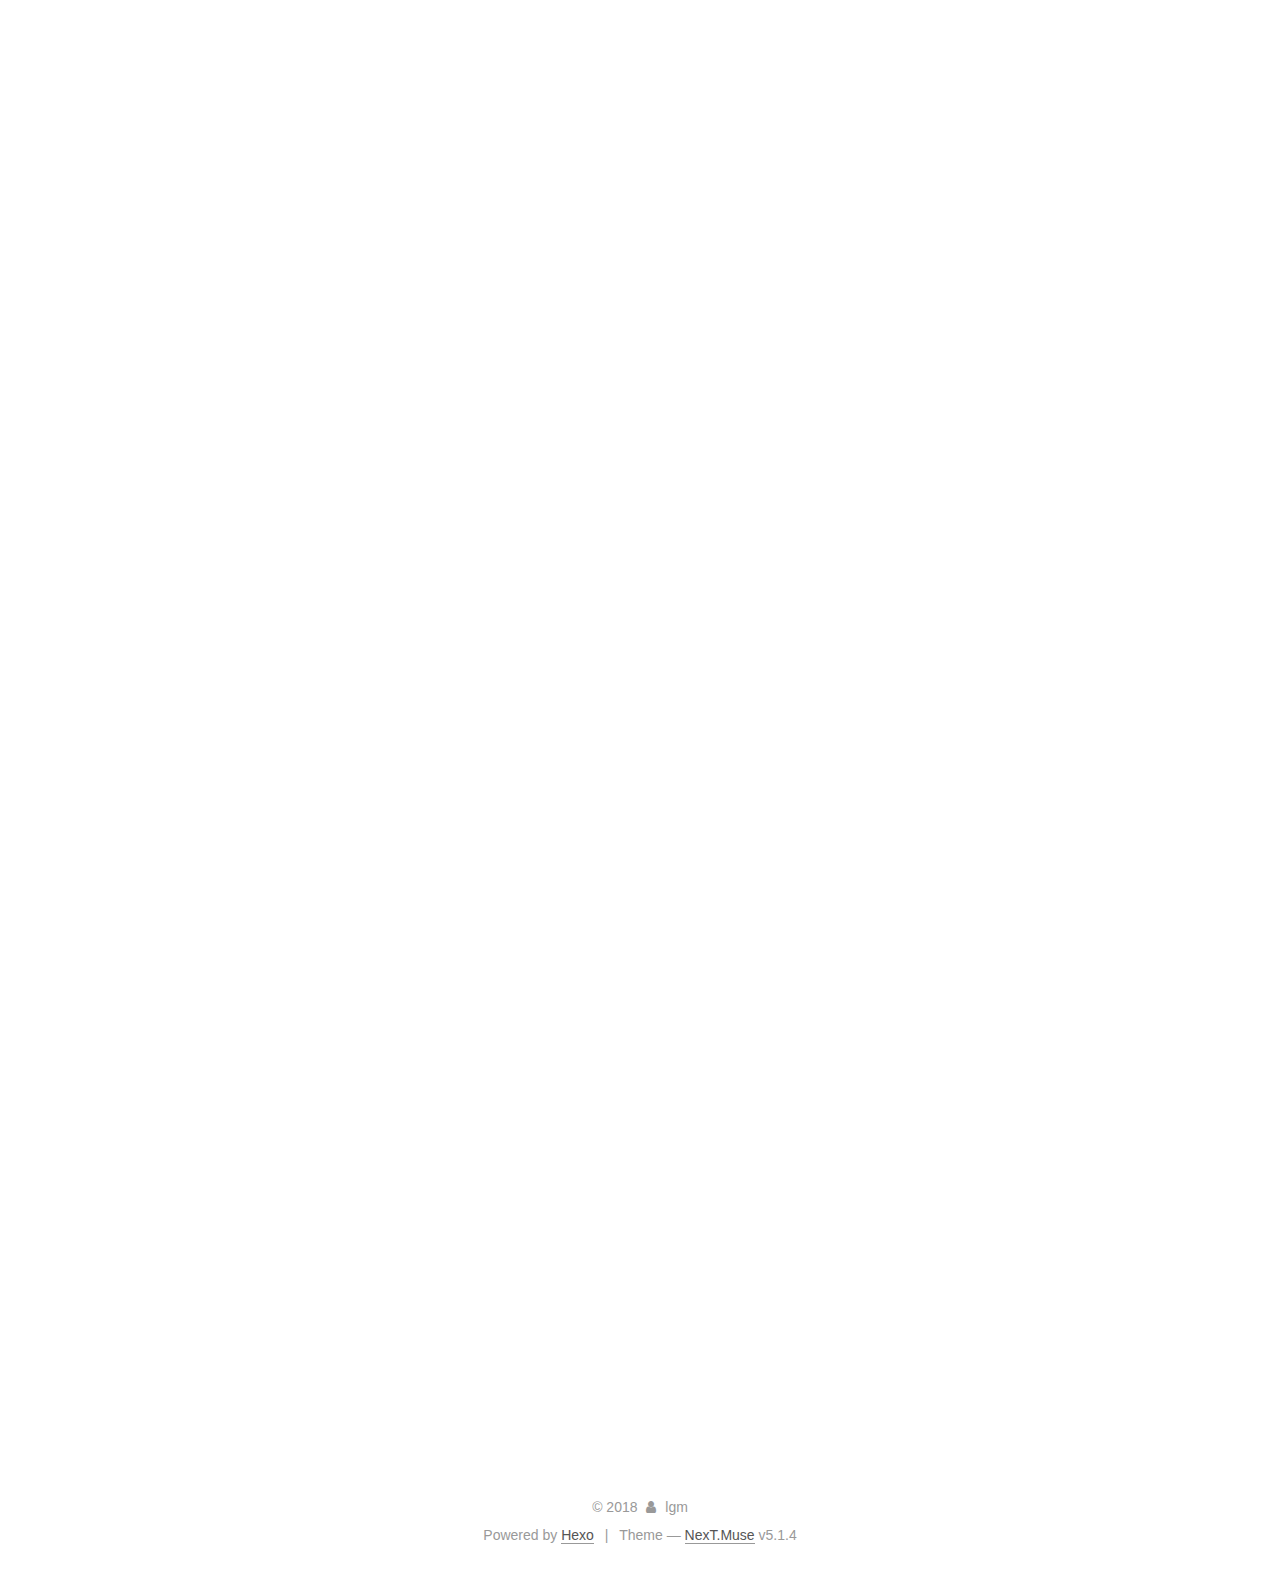
==== commit ed08a447: "Site updated: 2018-06-29 17:12:09" ====
--- a/index.html
+++ b/index.html
@@ -215,6 +215,178 @@
           <div id="content" class="content">
             
   <section id="posts" class="posts-expand">
+    
+      
+
+  
+
+  
+  
+  
+
+  <article class="post post-type-normal" itemscope itemtype="http://schema.org/Article">
+  
+  
+  
+  <div class="post-block">
+    <link itemprop="mainEntityOfPage" href="http://yoursite.com/2018/06/29/JS的数据类型/">
+
+    <span hidden itemprop="author" itemscope itemtype="http://schema.org/Person">
+      <meta itemprop="name" content="lgm">
+      <meta itemprop="description" content="">
+      <meta itemprop="image" content="/images/avatar.gif">
+    </span>
+
+    <span hidden itemprop="publisher" itemscope itemtype="http://schema.org/Organization">
+      <meta itemprop="name" content="Today">
+    </span>
+
+    
+      <header class="post-header">
+
+        
+        
+          <h1 class="post-title" itemprop="name headline">
+                
+                <a class="post-title-link" href="/2018/06/29/JS的数据类型/" itemprop="url">JS的数据类型</a></h1>
+        
+
+        <div class="post-meta">
+          <span class="post-time">
+            
+              <span class="post-meta-item-icon">
+                <i class="fa fa-calendar-o"></i>
+              </span>
+              
+                <span class="post-meta-item-text">Posted on</span>
+              
+              <time title="Post created" itemprop="dateCreated datePublished" datetime="2018-06-29T16:46:57+08:00">
+                2018-06-29
+              </time>
+            
+
+            
+
+            
+          </span>
+
+          
+
+          
+            
+          
+
+          
+          
+
+          
+
+          
+
+          
+
+        </div>
+      </header>
+    
+
+    
+    
+    
+    <div class="post-body" itemprop="articleBody">
+
+      
+      
+
+      
+        
+          
+            <p>JS有七种数据类型：number string boolean symbol undefined null object<br>注意：没有 array 类型也没有 function 类型。</p>
+<h2 id="一、number"><a href="#一、number" class="headerlink" title="一、number"></a>一、number</h2><ul>
+<li>整数和小数（十进制）：1 : 1, 1.1 : 1.1, .1 : 0.1</li>
+<li>科学计数法：1.23e2 : 123</li>
+<li>二进制：0b11 : 3</li>
+<li>八进制：011 : 9（后来 ES5 添加了 0o11 语法）</li>
+<li>十六进制：0x11 : 17</li>
+</ul>
+<h2 id="二、string"><a href="#二、string" class="headerlink" title="二、string"></a>二、string</h2><ul>
+<li>空字符串：’’</li>
+<li>多行字符串：<figure class="highlight plain"><table><tr><td class="gutter"><pre><span class="line">1</span><br><span class="line">2</span><br><span class="line">3</span><br><span class="line">4</span><br><span class="line">5</span><br></pre></td><td class="code"><pre><span class="line">var s = &apos;12345&apos; +</span><br><span class="line">           &apos;67890&apos; // 无回车符号</span><br><span class="line">或</span><br><span class="line">var s = `12345</span><br><span class="line">67890` // 含回车符号</span><br></pre></td></tr></table></figure>
+</li>
+</ul>
+<h2 id="三、boolean"><a href="#三、boolean" class="headerlink" title="三、boolean"></a>三、boolean</h2><ul>
+<li><p>乔治·布尔<br>乔治·布尔是英格兰数学家和哲学家、数理逻辑学先驱。<br>由于其在符号逻辑运算中的特殊贡献，很多计算机语言中将逻辑运算称为布尔运算，将其结果称为布尔值。<br>1864年，布尔冒着大雨步行两英里走到讲台，身着打湿的衣服为学生们授课。不久后，他就病倒了，得了重度感冒还发高烧。其妻错误地相信疾病需要用致病因子施救，因为布尔是淋雨水而感冒的，妻子于是用桶子装水淋到他身上。结果湿气进一步加剧了他的病情。1864年，12月8日，布尔死于肺部积水。<br>上面资料的来源是维基百科，请自行选择是否相信。</p>
+</li>
+<li><p>boolean 的取值<br>只有两个值：true 和 false<br>a &amp;&amp; b 在 a 和 b 都为 true 时，取值为 true；否则为 false<br>a || b 在 a 和 b 都为 false 时，取值为 false；否则为 true</p>
+</li>
+</ul>
+<h2 id="四、symbol"><a href="#四、symbol" class="headerlink" title="四、symbol"></a>四、symbol</h2><p>ES 6 引入了一个新的数据类型 Symbol</p>
+<ul>
+<li>symbol的用途就是：Symbol 可以创建一个独一无二的值（但并不是字符串）。</li>
+<li>symbol的作用：Symbol 生成一个全局唯一的值。<br><a href="https://zhuanlan.zhihu.com/p/22652486" target="_blank" rel="noopener">symbol是什么</a></li>
+</ul>
+<h2 id="五、undefined-和-null"><a href="#五、undefined-和-null" class="headerlink" title="五、undefined 和 null"></a>五、undefined 和 null</h2><p>都表示没有值，至于 JS 为什么有两个表示「没有值」的东西，可以从 JS 之父的 twitter 中知道当时他也挺纠结的：<a href="https://twitter.com/BrendanEich/status/333008305461006336" target="_blank" rel="noopener">https://twitter.com/BrendanEich/status/333008305461006336</a></p>
+<ul>
+<li><p>undefined：（规范）如果一个变量没有被赋值，那么这个变量的值就是 undefiend</p>
+</li>
+<li><p>null：（习俗）如果你想表示一个还没赋值的对象，就用 null。</p>
+</li>
+<li><p>如果你想表示一个还没赋值的字符串/数字/布尔/symbol，就用 undefined（但是实际上你直接 var xxx 一下就行了，不用写 var xxx = undefined）<br>一般来说null表示空对象，undefined表示空非对象</p>
+</li>
+</ul>
+<h2 id="六、object"><a href="#六、object" class="headerlink" title="六、object"></a>六、object</h2><p>除了object其他都是基本类型，object是复杂类型</p>
+<ul>
+<li>object 就是上面几种基本类型（无序地）组合在一起</li>
+<li><p>object 里面可以有 object</p>
+<figure class="highlight plain"><table><tr><td class="gutter"><pre><span class="line">1</span><br><span class="line">2</span><br><span class="line">3</span><br><span class="line">4</span><br><span class="line">5</span><br><span class="line">6</span><br></pre></td><td class="code"><pre><span class="line">  var person = &#123;</span><br><span class="line">    name: &apos;Frank&apos;, </span><br><span class="line">    &apos;child&apos;: &#123;</span><br><span class="line">        name: &apos;Jack&apos;</span><br><span class="line">    &#125;, // 最后这个逗号可有可无</span><br><span class="line">&#125;</span><br></pre></td></tr></table></figure>
+</li>
+<li><p>object 的 key 一律是字符串，不存在其他类型的 key</p>
+</li>
+<li>object[‘’] 是合法的</li>
+<li>object[‘key’] 可以写作 object.key</li>
+<li>注意 object.key 与 object[key] 不同</li>
+<li>delete object[‘key’]</li>
+<li>‘key’ in object</li>
+<li>for(var key in object)</li>
+</ul>
+<h2 id="七、typeof-操作符"><a href="#七、typeof-操作符" class="headerlink" title="七、typeof 操作符"></a>七、typeof 操作符</h2><p>typeof可以用来判断数据类型，但是存在两个bug</p>
+<ul>
+<li>typeof null的类型为’object’</li>
+<li>typeof function的类型为’function’,但是并没有function数据类型</li>
+</ul>
+
+          
+        
+      
+    </div>
+    
+    
+    
+
+    
+
+    
+
+    
+
+    <footer class="post-footer">
+      
+
+      
+
+      
+
+      
+      
+        <div class="post-eof"></div>
+      
+    </footer>
+  </div>
+  
+  
+  
+  </article>
+
+
     
       
 
@@ -1046,7 +1218,7 @@
               
                 <a href="/archives/">
               
-                  <span class="site-state-item-count">5</span>
+                  <span class="site-state-item-count">6</span>
                   <span class="site-state-item-name">posts</span>
                 </a>
               </div>
